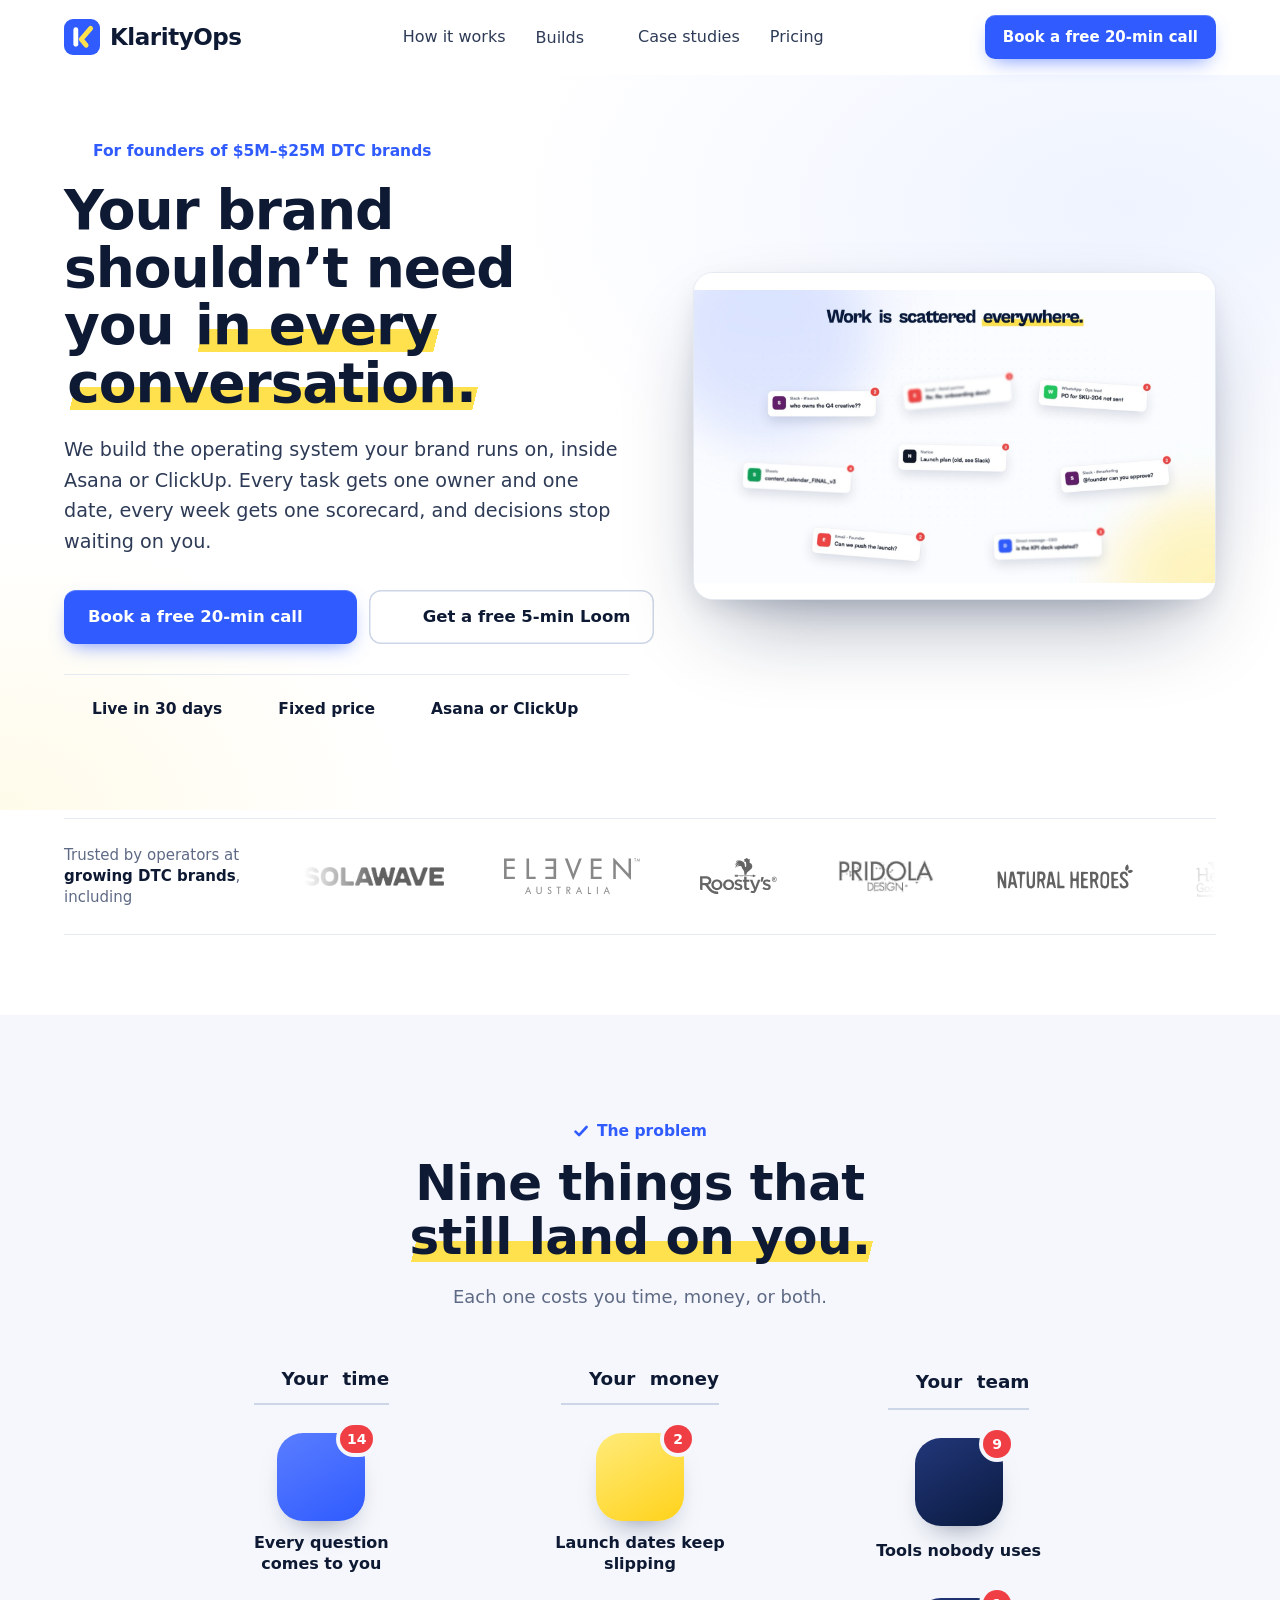
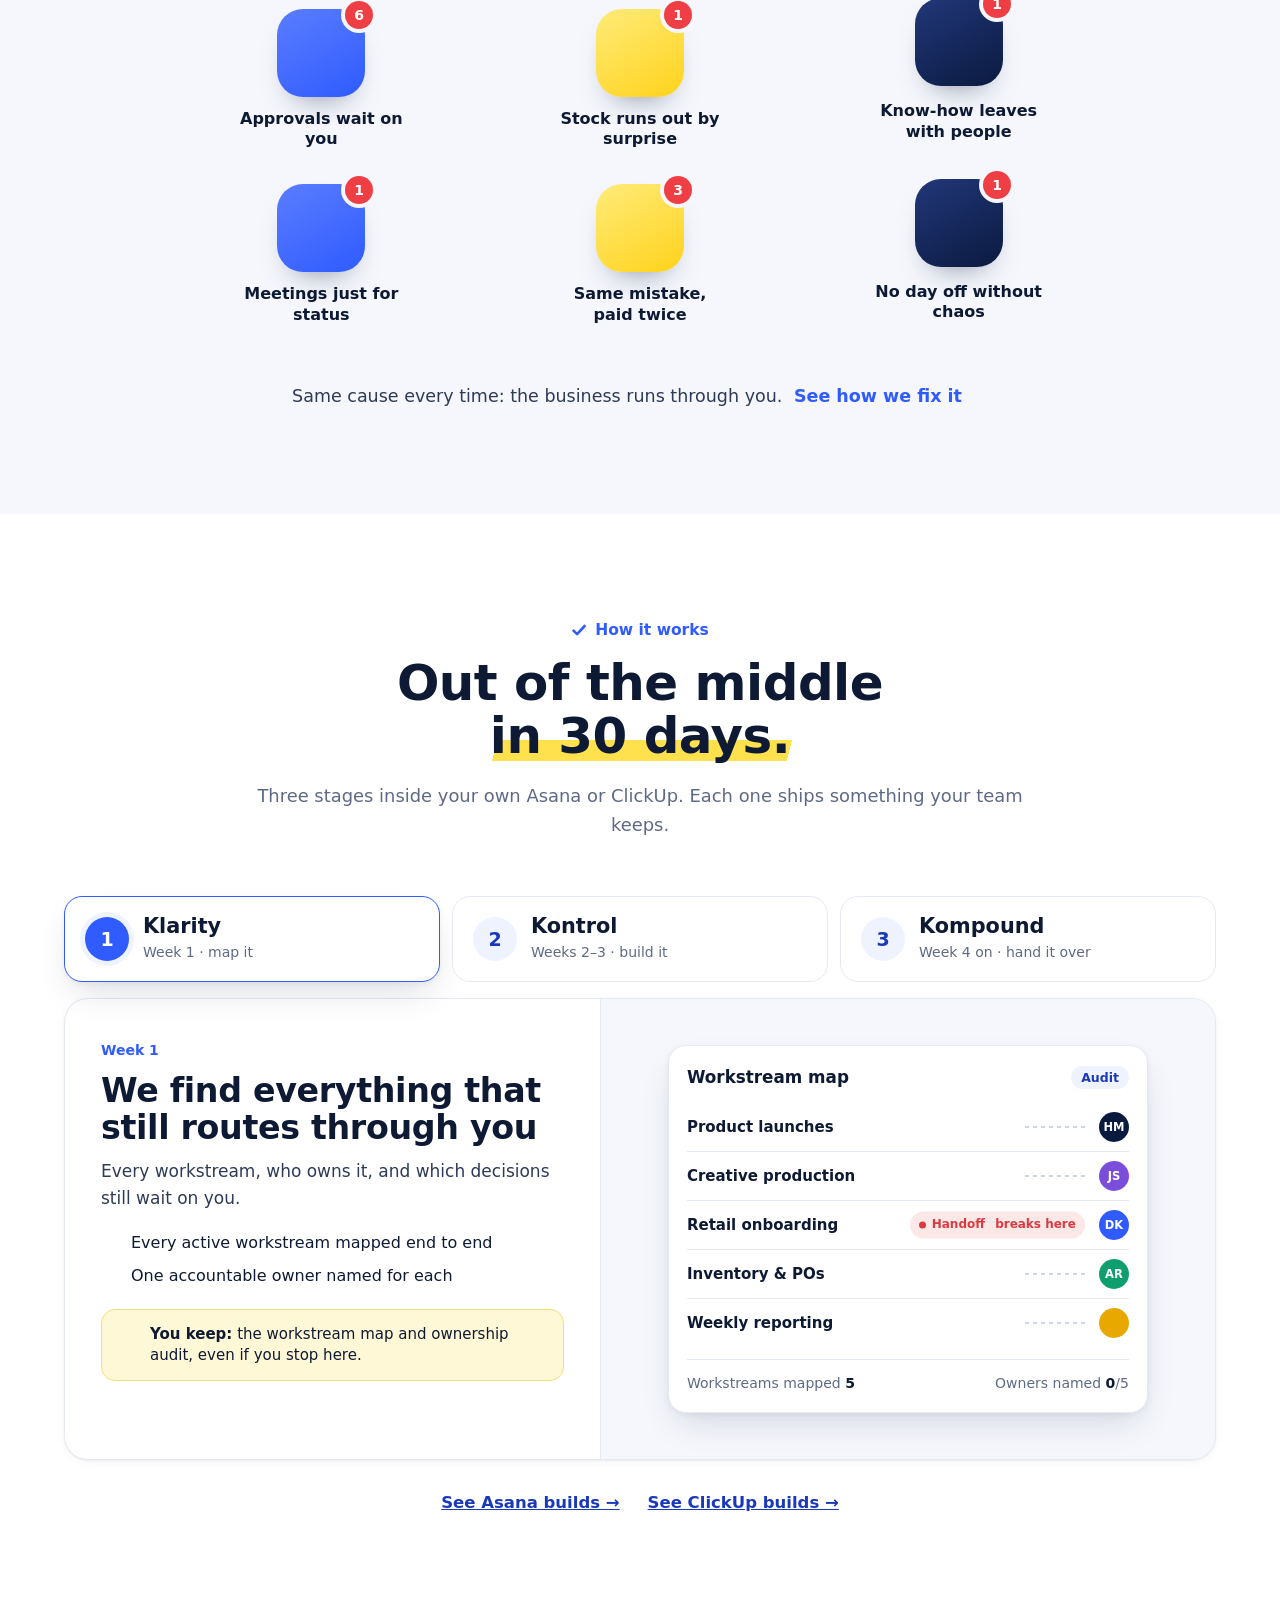
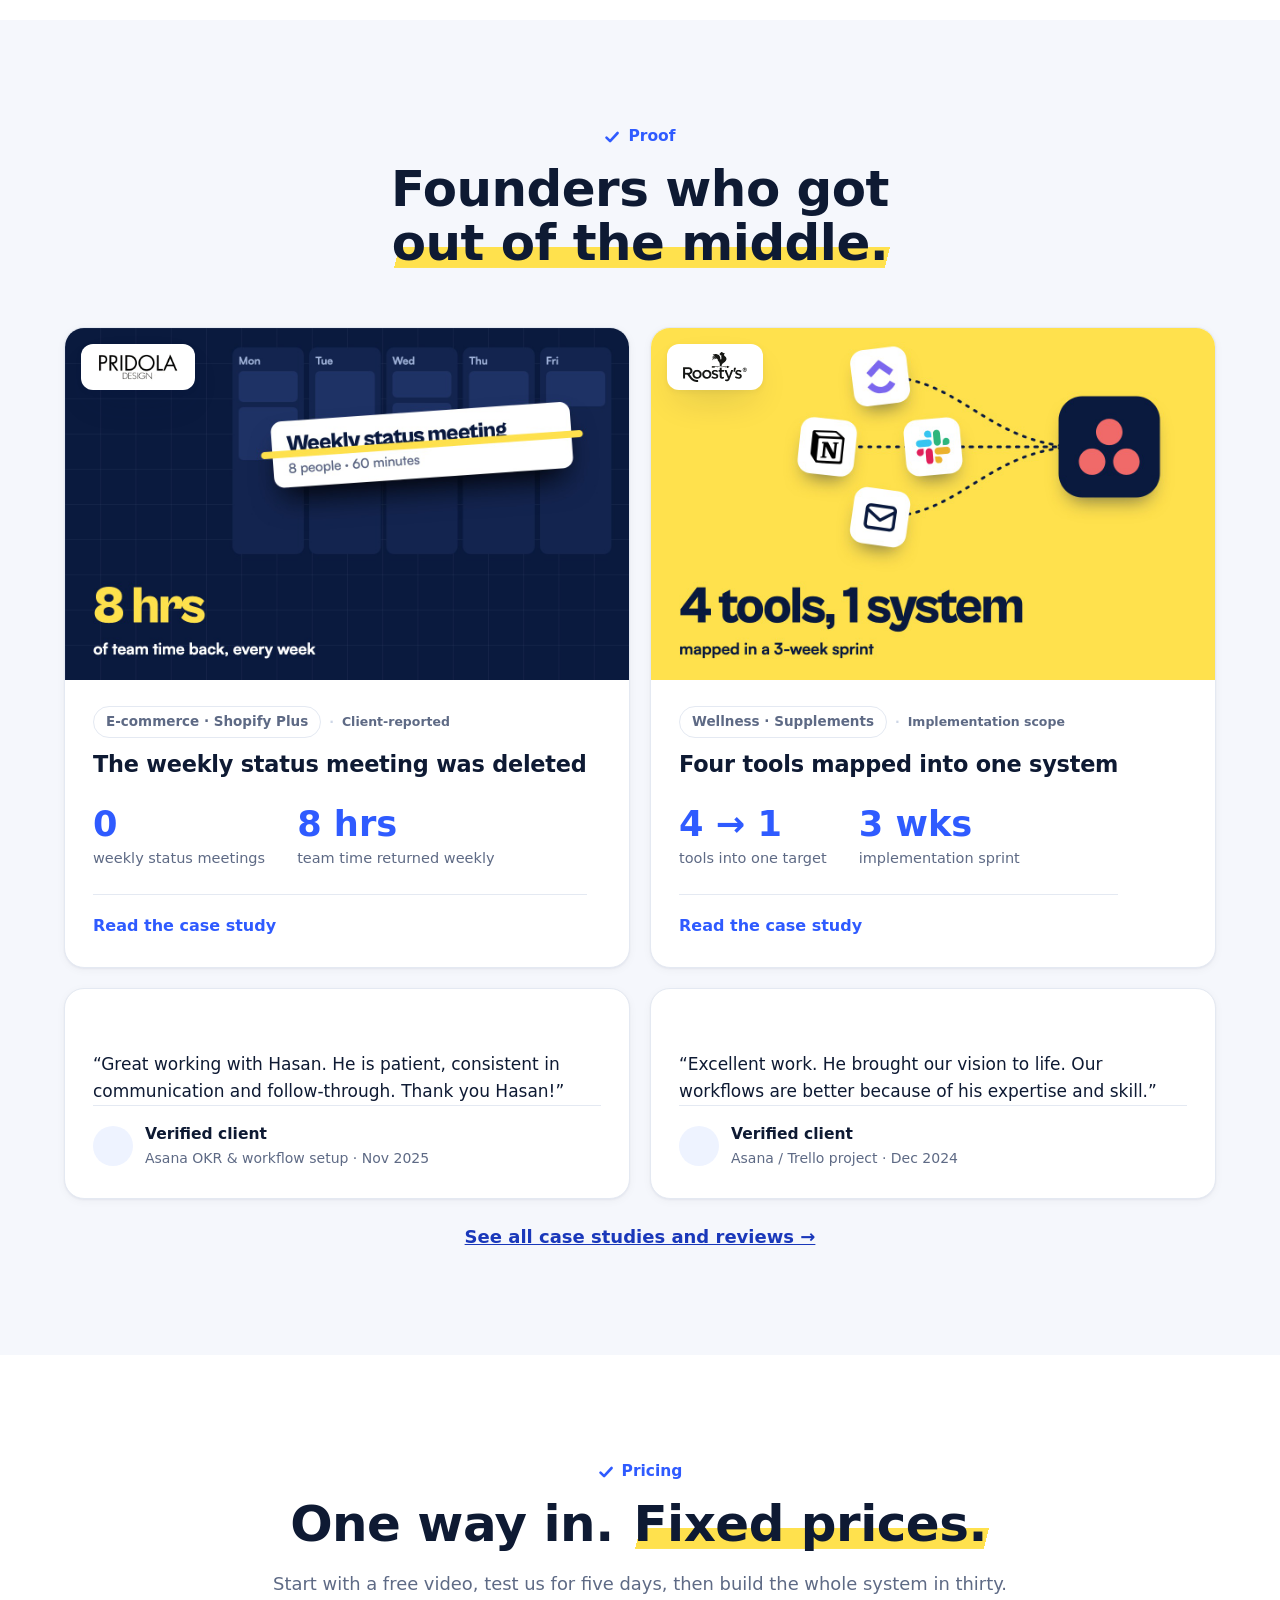
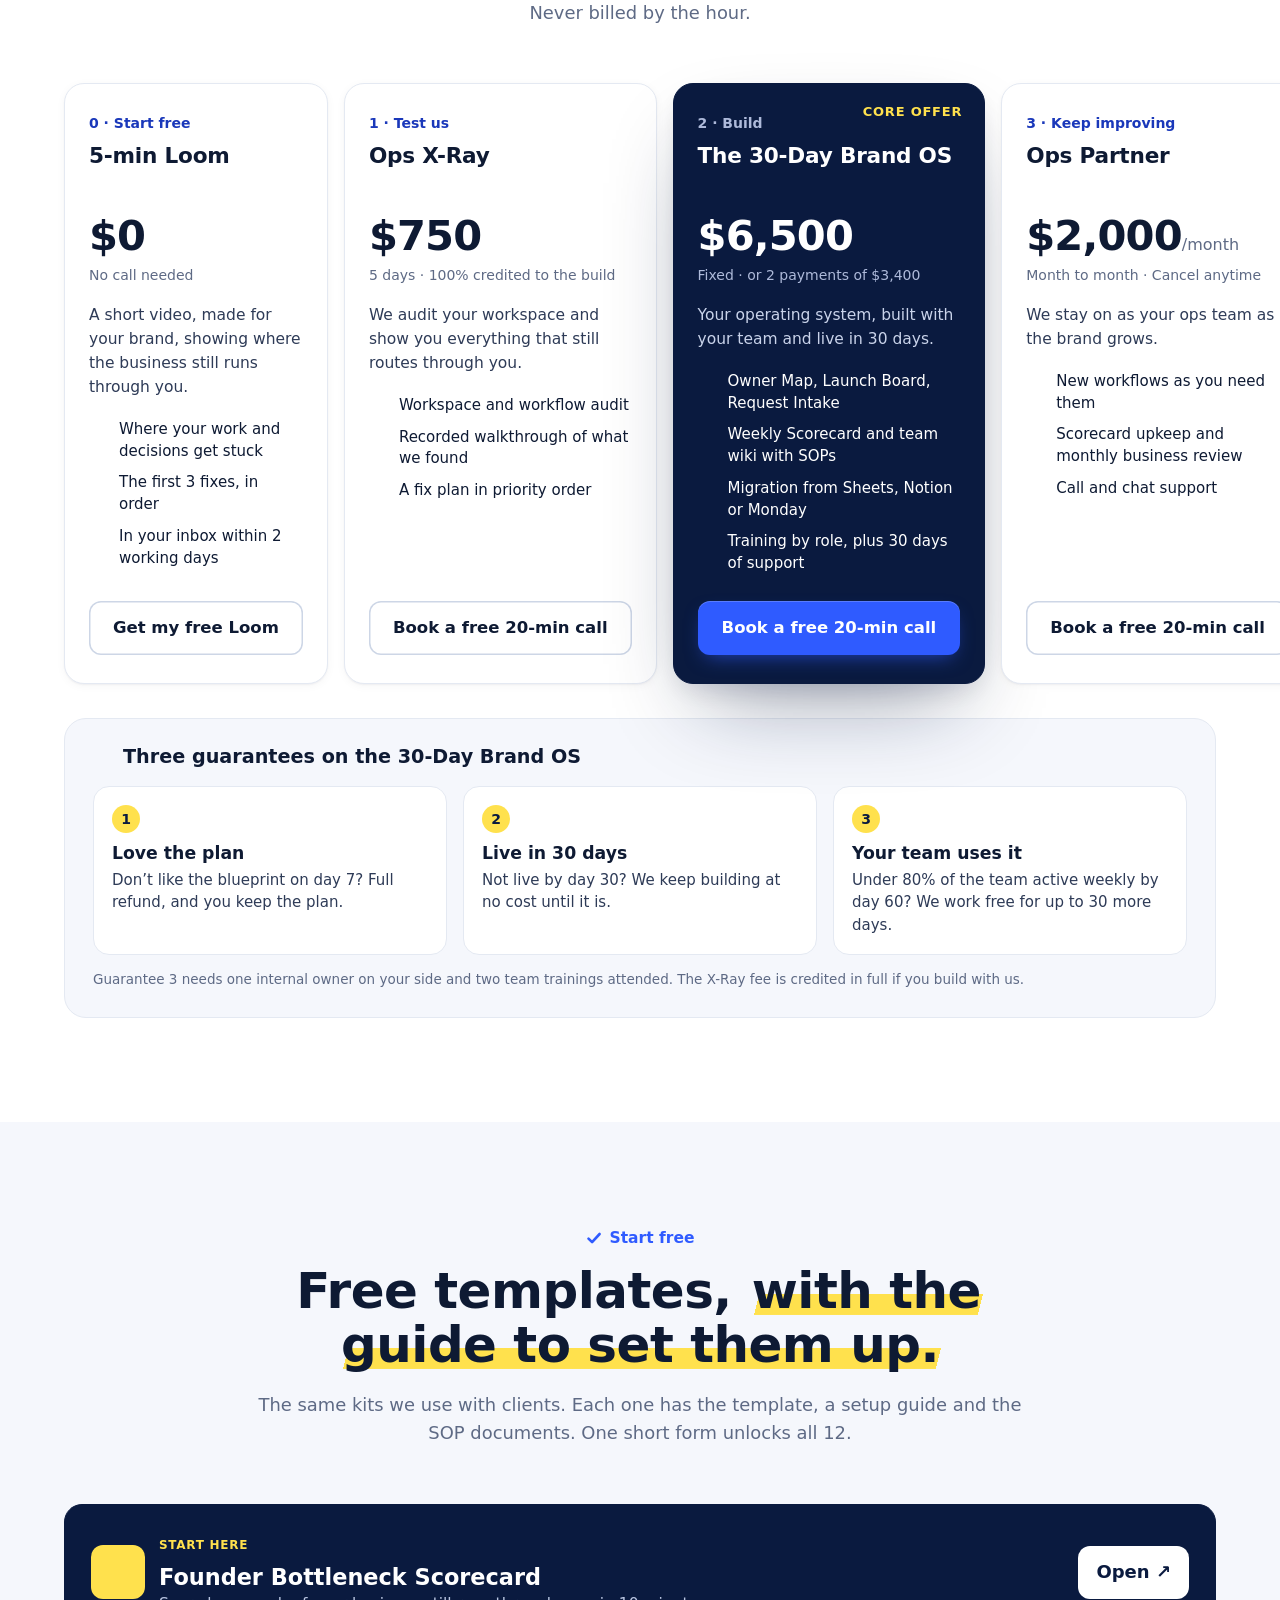
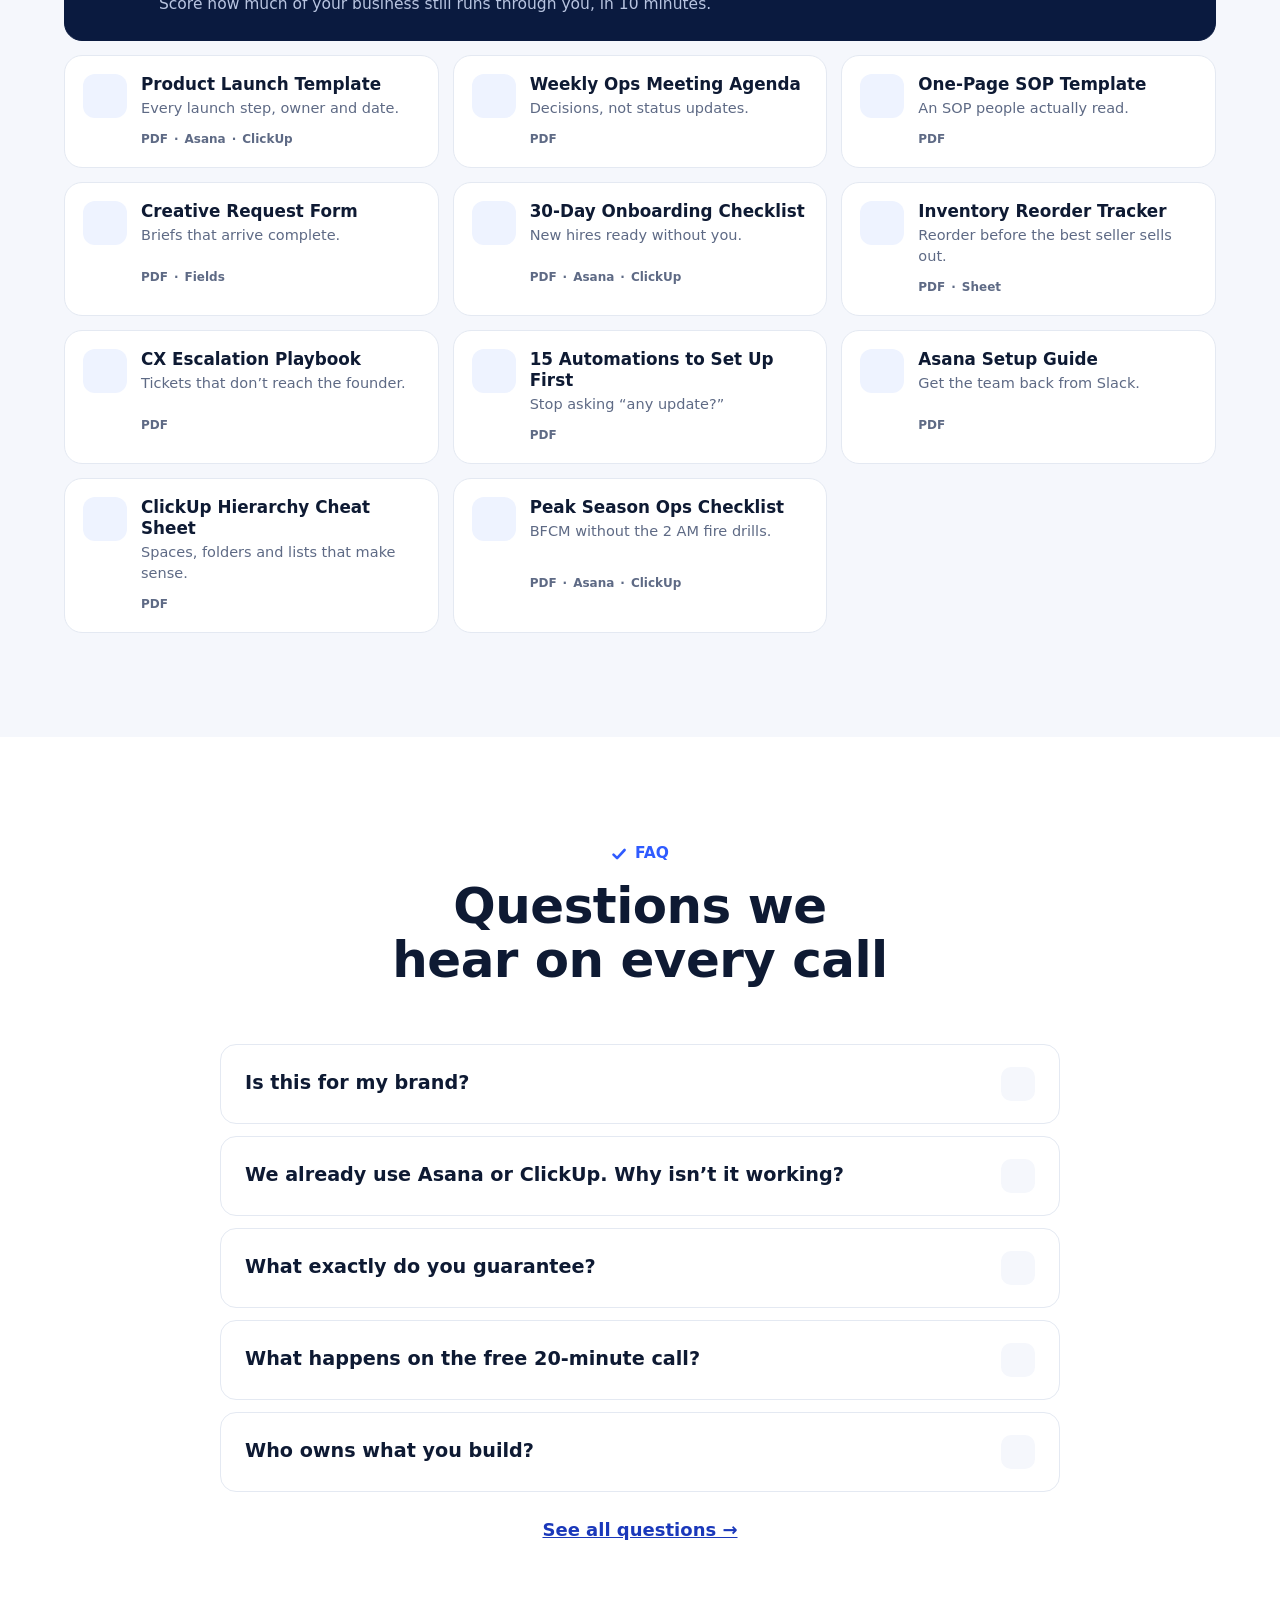
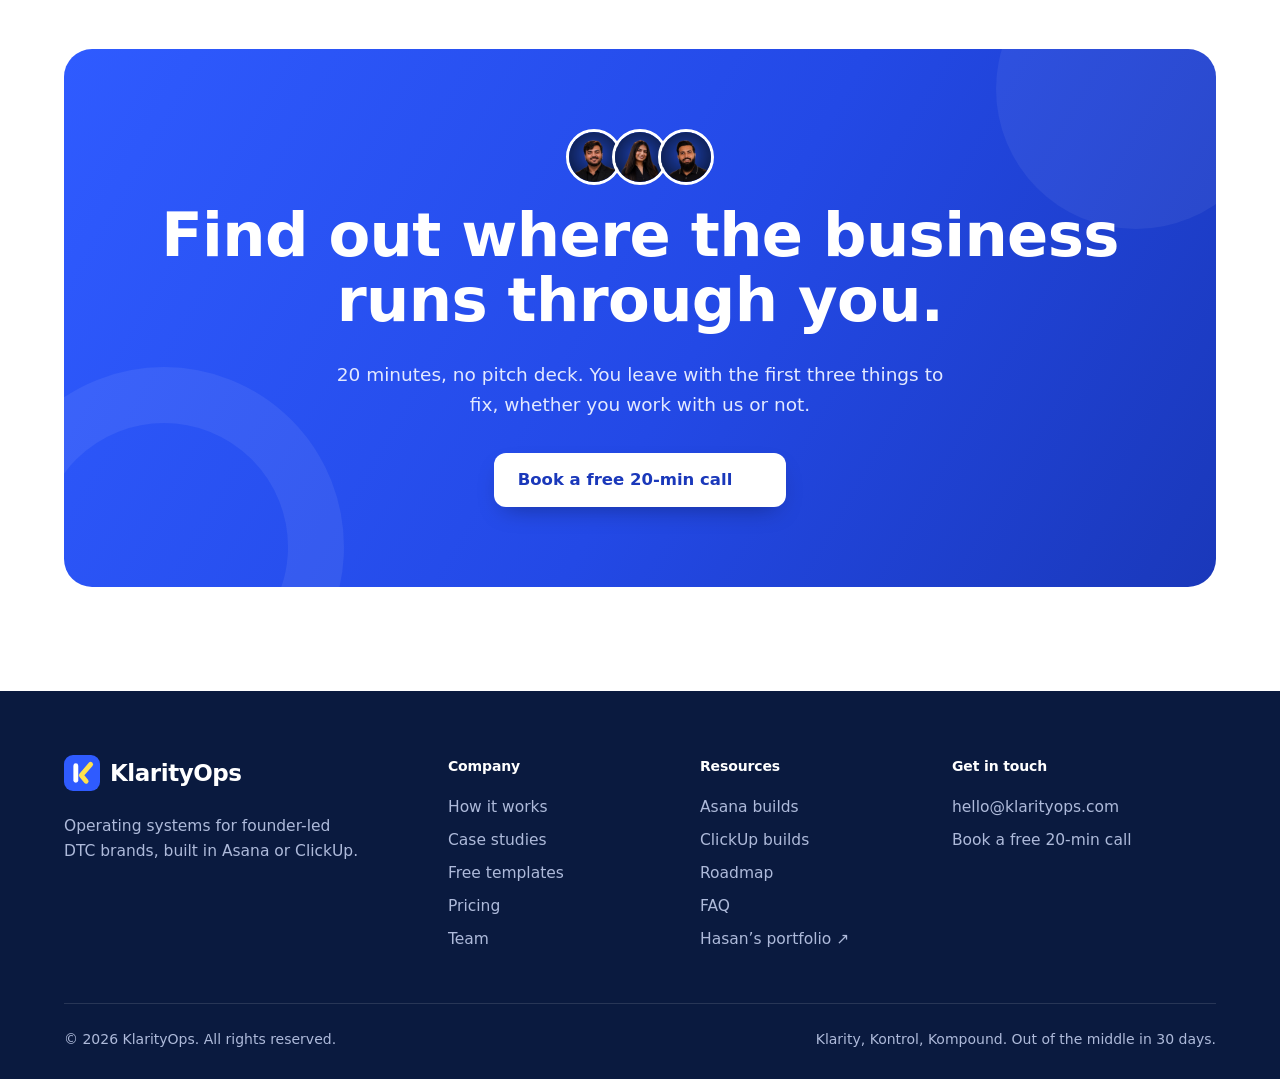
==== index.html @ 0d6ec0c4 "Home-screen problem section, hero alignment, check-mark labels instead of dots and pills, fewer guar" ====
<!DOCTYPE html>
<html lang="en">
<head>
    <meta charset="UTF-8">
    <meta name="viewport" content="width=device-width, initial-scale=1.0, viewport-fit=cover">
    <script type="text/javascript">
    (function(c,l,a,r,i,t,y){
        c[a]=c[a]||function(){(c[a].q=c[a].q||[]).push(arguments)};
        t=l.createElement(r);t.async=1;t.src="https://www.clarity.ms/tag/"+i;
        y=l.getElementsByTagName(r)[0];y.parentNode.insertBefore(t,y);
    })(window, document, "clarity", "script", "wos5f145fn");
    </script>

    <!-- ================= Google tag — GA4 + Google Ads =================
         Replace  G-XXXXXXXXXX   with the GA4 Measurement ID
         Replace  AW-XXXXXXXXXX  with the Google Ads Conversion ID
         (3 places total: the src URL and the two config lines)          -->
    <script async src="https://www.googletagmanager.com/gtag/js?id=G-XXXXXXXXXX"></script>
    <script>
        window.dataLayer = window.dataLayer || [];
        function gtag() { dataLayer.push(arguments); }
        gtag('js', new Date());
        gtag('config', 'G-XXXXXXXXXX');                                     // GA4
        gtag('config', 'AW-XXXXXXXXXX', { allow_enhanced_conversions: true }); // Google Ads
    </script>

    <!-- ================= Meta Pixel =================
         Pixel: KlarityOps Website dataset (Events Manager)             -->
    <script>
        !function (f, b, e, v, n, t, s) {
            if (f.fbq) return; n = f.fbq = function () {
                n.callMethod ? n.callMethod.apply(n, arguments) : n.queue.push(arguments)
            };
            if (!f._fbq) f._fbq = n; n.push = n; n.loaded = !0; n.version = '2.0';
            n.queue = []; t = b.createElement(e); t.async = !0;
            t.src = v; s = b.getElementsByTagName(e)[0];
            s.parentNode.insertBefore(t, s)
        }(window, document, 'script', 'https://connect.facebook.net/en_US/fbevents.js');
        fbq('init', '1121491817533131');
        fbq('track', 'PageView');
    </script>
    <noscript><img height="1" width="1" style="display:none"
        src="https://www.facebook.com/tr?id=1121491817533131&ev=PageView&noscript=1" alt="" /></noscript>

    <!-- ================= Ad attribution capture =================
         Persists gclid / fbclid / UTMs from the first landing so every lead row
         can be matched back to the exact ad click. Do not remove.            -->
    <script>
        (function captureAttribution() {
            const ATTR_KEYS = [
                'gclid', 'wbraid', 'gbraid', 'fbclid', 'msclkid', 'ttclid', 'li_fat_id',
                'utm_source', 'utm_medium', 'utm_campaign', 'utm_content', 'utm_term'
            ];
            let store;
            try { store = window.localStorage; } catch (e) { return; }
            const params = new URLSearchParams(window.location.search);
            ATTR_KEYS.forEach(function (k) {
                const v = params.get(k);
                if (v) store.setItem('attr_' + k, v);
            });
            if (!store.getItem('attr_first_landing')) {
                store.setItem('attr_first_landing', window.location.href);
                store.setItem('attr_referrer', document.referrer || 'direct');
            }
        })();

        // Returns only keys that exist as columns on public.leads.
        function getAttribution() {
            const keys = [
                'gclid', 'wbraid', 'gbraid', 'fbclid',
                'utm_source', 'utm_medium', 'utm_campaign', 'utm_content', 'utm_term',
                'first_landing', 'referrer'
            ];
            const out = {};
            try {
                keys.forEach(function (k) { out[k] = window.localStorage.getItem('attr_' + k) || null; });
            } catch (e) {
                keys.forEach(function (k) { out[k] = null; });
            }
            return out;
        }
    </script>

    <title>Operating Systems for $5M–$25M DTC Brands | KlarityOps</title>
    <meta name="description" content="Your brand shouldn't need you in every conversation. KlarityOps builds the operating system $5M–$25M DTC brands run on, in Asana or ClickUp, live in 30 days.">
    <link rel="icon" type="image/svg+xml" href="/favicon.svg">
    <link rel="icon" type="image/png" sizes="192x192" href="/favicon-192x192.png">
    <link rel="icon" href="/favicon.ico" sizes="any">
    <link rel="apple-touch-icon" sizes="180x180" href="/apple-touch-icon.png">
    <meta name="robots" content="index, follow, max-image-preview:large, max-snippet:-1, max-video-preview:-1">
    <meta name="author" content="KlarityOps">
    <meta name="theme-color" content="#2F5BFF">
    <link rel="canonical" href="https://klarityops.com/">
    <meta property="og:type" content="website">
    <meta property="og:site_name" content="KlarityOps">
    <meta property="og:title" content="KlarityOps · Your brand shouldn't need you in every conversation">
    <meta property="og:description" content="Your brand shouldn't need you in every conversation. KlarityOps builds the operating system $5M–$25M DTC brands run on, in Asana or ClickUp, live in 30 days.">
    <meta property="og:url" content="https://klarityops.com/">
    <meta property="og:image" content="https://klarityops.com/og-image.jpg">
    <meta property="og:image:width" content="1200">
    <meta property="og:image:height" content="630">
    <meta name="twitter:card" content="summary_large_image">
    <meta name="twitter:title" content="KlarityOps · Your brand shouldn't need you in every conversation">
    <meta name="twitter:description" content="Your brand shouldn't need you in every conversation. KlarityOps builds the operating system $5M–$25M DTC brands run on, in Asana or ClickUp, live in 30 days.">
    <meta name="twitter:image" content="https://klarityops.com/og-image.jpg">

    <script type="application/ld+json">
{
 "@context": "https://schema.org",
 "@graph": [
  {
   "@type": "Organization",
   "name": "KlarityOps",
   "url": "https://klarityops.com/",
   "logo": "https://klarityops.com/klarityops-logo-512.png",
   "email": "hello@klarityops.com"
  },
  {
   "@type": "WebSite",
   "name": "KlarityOps",
   "url": "https://klarityops.com/"
  },
  {
   "@type": "FAQPage",
   "mainEntity": [
    {
     "@type": "Question",
     "name": "Is this for my brand?",
     "acceptedAnswer": {
      "@type": "Answer",
      "text": "It fits best if you run a DTC brand doing roughly $5M to $25M a year, with a team of about 8 to 50 people, and you’re still the person most questions and approvals go to. It’s not a fit if you’re a solo founder, or if you want hourly help on one task. We’ll say so on the call."
     }
    },
    {
     "@type": "Question",
     "name": "We already use Asana or ClickUp. Why isn’t it working?",
     "acceptedAnswer": {
      "@type": "Answer",
      "text": "Most brands have the tool, not the system. There are projects but no owners, no dates and no weekly scorecard, so the team goes back to DMs and every question comes back to you. We set the tool up around who decides what, so it answers the questions you answer today."
     }
    },
    {
     "@type": "Question",
     "name": "What exactly do you guarantee?",
     "acceptedAnswer": {
      "@type": "Answer",
      "text": "Three things on the 30-Day Brand OS. If you don’t like the plan we show you on day 7, you get a full refund and keep the plan. If the system isn’t live by day 30, we keep building at no cost. If fewer than 80% of your team are using it weekly by day 60, we keep working free for up to 30 more days, as long as you’ve named an internal owner and the team attended two trainings."
     }
    },
    {
     "@type": "Question",
     "name": "What happens on the free 20-minute call?",
     "acceptedAnswer": {
      "@type": "Answer",
      "text": "You tell us what still lands on you, and we ask how work moves today. By the end we’ll point out where the business runs through you and the first three things to fix. If there’s a fit, we’ll usually suggest the 5-day Ops X-Ray, whose fee is credited to the build. If there isn’t, we’ll say so."
     }
    },
    {
     "@type": "Question",
     "name": "Who owns what you build?",
     "acceptedAnswer": {
      "@type": "Answer",
      "text": "You do. Everything is built inside your own Asana or ClickUp workspace, and every build is handed over with a written SOP and a video guide. There’s no lock-in."
     }
    }
   ]
  }
 ]
}
    </script>

    <link rel="preconnect" href="https://api.fontshare.com" crossorigin>
    <link rel="preconnect" href="https://cdn.fontshare.com" crossorigin>
    <link href="https://api.fontshare.com/v2/css?f[]=cabinet-grotesk@500,700,800&f[]=satoshi@400,500,700&display=swap" rel="stylesheet">

    <link rel="stylesheet" href="assets/css/site.css">
</head>
<body>
    <a class="skip" href="#main-content">Skip to content</a>
    <header class="nav" id="site-nav-wrap">
        <div class="wrap">
            <a href="/" class="logo" aria-label="KlarityOps home"><img src="assets/brand/klarityops-mark.svg" alt="" width="36" height="36"><span>KlarityOps</span></a>
            <nav class="nav-links" aria-label="Primary">
                <a href="/#system">How it works</a>
                <div class="nav-dd">
                    <button type="button" class="nav-dd-btn" aria-expanded="false" aria-controls="builds-menu">Builds <i data-lucide="chevron-down"></i></button>
                    <div class="nav-dd-menu" id="builds-menu">
                        <a href="asana.html"><span class="dd-ic asana"><svg viewBox="0 0 100 100" aria-hidden="true"><circle cx="50" cy="27" r="18" fill="#F06A6A"/><circle cx="23" cy="72" r="18" fill="#F06A6A"/><circle cx="77" cy="72" r="18" fill="#F06A6A"/></svg></span><span><b>Asana builds</b><small>Your operating system, built in Asana</small></span></a>
                        <a href="clickup.html"><span class="dd-ic clickup"><svg viewBox="0 0 24 24" aria-hidden="true"><path d="M4 16.5l3.2-2.5c1.6 2.1 3.2 3.1 4.9 3.1s3.2-1 4.8-3.1l3.2 2.5c-2.3 3-5 4.5-8 4.5s-5.8-1.5-8.1-4.5z" fill="#7B68EE"/><path d="M12 7.3l-5.3 4.5L4.6 9.4 12 3l7.4 6.4-2.1 2.4z" fill="#FF02F0"/></svg></span><span><b>ClickUp builds</b><small>Your operating system, built in ClickUp</small></span></a>
                    </div>
                </div>
                <a href="case-studies.html">Case studies</a>
                <a href="/#engagement">Pricing</a>
            </nav>
            <div class="nav-right">
                <button class="btn btn-sm" onclick="openBookingModal('navigation_top', 'Free 20-Min Fit Call')">Book a free 20-min call</button>
                <button id="mobile-nav-toggle" class="menu-btn" type="button" aria-expanded="false" aria-controls="mobile-nav-panel" aria-label="Open menu"><i data-lucide="menu"></i></button>
            </div>
        </div>
    </header>

    <div id="mobile-nav-panel" class="mnav" hidden>
        <div class="mnav-top">
            <a href="/" class="logo"><img src="assets/brand/klarityops-mark.svg" alt="" width="36" height="36"><span>KlarityOps</span></a>
            <button class="x-btn" type="button" onclick="closeMobileNav()" aria-label="Close menu"><i data-lucide="x"></i></button>
        </div>
        <a class="ml" href="/#system" onclick="closeMobileNav()">How it works <i data-lucide="arrow-right"></i></a>
        <span class="ml-group">Builds</span>
        <a class="ml ml-sub" href="asana.html" onclick="closeMobileNav()">Asana builds <i data-lucide="arrow-right"></i></a>
        <a class="ml ml-sub" href="clickup.html" onclick="closeMobileNav()">ClickUp builds <i data-lucide="arrow-right"></i></a>
        <a class="ml" href="case-studies.html" onclick="closeMobileNav()">Case studies <i data-lucide="arrow-right"></i></a>
        <a class="ml" href="/#engagement" onclick="closeMobileNav()">Pricing <i data-lucide="arrow-right"></i></a>
        <button class="btn btn-block" onclick="closeMobileNav(); openBookingModal('mobile_nav_panel', 'Free 20-Min Fit Call');">Book a free 20-min call <i data-lucide="arrow-right"></i></button>
    </div>

    <main id="main-content">
        <section class="hero" id="home">
            <div class="wrap hero-grid">
                <div class="hero-copy">
                    <p class="eyebrow-i rv"><i data-lucide="store"></i>For founders of $5M–$25M DTC brands</p>
                    <h1 class="rv" style="--d:1">Your brand shouldn’t need you <span class="hl" id="hero-hl">in every conversation.</span></h1>
                    <p class="lead rv" style="--d:2">We build the operating system your brand runs on, inside Asana or ClickUp. Every task gets one owner and one date, every week gets one scorecard, and decisions stop waiting on you.</p>
                    <div class="hero-ctas rv" style="--d:3">
                        <button class="btn" onclick="openBookingModal('hero_primary', 'Free 20-Min Fit Call')">Book a free 20-min call <i data-lucide="arrow-right"></i></button>
                        <button class="btn btn-ghost" onclick="openBookingModal('hero_loom', 'Free 5-Min Loom')"><i data-lucide="video"></i>Get a free 5-min Loom</button>
                    </div>
                    <ul class="facts rv" style="--d:4"><li><i data-lucide="calendar-check"></i>Live in 30 days</li><li><i data-lucide="receipt"></i>Fixed price</li><li><i data-lucide="layers"></i>Asana or ClickUp</li></ul>
                </div>

                <div class="hero-visual rv" style="--d:2">
                    <div class="film-hero">
                        <video id="hero-video" class="v-d" muted loop playsinline preload="none" poster="assets/posters/film-a.jpg" data-src="assets/video/film-a.mp4" aria-label="Animation: scattered messages become one organised board, rules move the work, and a live dashboard replaces the status meeting"></video>
                        <video id="hero-video-m" class="v-m" muted loop playsinline preload="none" poster="assets/posters/film-a-m.jpg" data-src="assets/video/film-a-m.mp4" aria-label="Animation: scattered messages become one organised list, rules move the work, and a live dashboard replaces the status meeting"></video>
                    </div>
                </div>
            </div>
        </section>
        <section class="logos" aria-label="Clients">
            <div class="wrap">
                <div class="logo-band">
                <p>Trusted by operators at <b>growing DTC brands</b>, including</p>
                <div class="logo-viewport"><div class="logo-row">
                    <img src="assets/logos/solawave.png" alt="Solawave" loading="lazy">
                    <img src="assets/logos/eleven-australia.svg" alt="ELEVEN Australia" class="m" loading="lazy">
                    <img src="assets/logos/roostys.svg" alt="Roosty’s" class="m" loading="lazy">
                    <img src="assets/logos/pridola-design.png" alt="Pridola Design" class="m" loading="lazy">
                    <img src="assets/logos/natural-heroes.svg" alt="Natural Heroes" loading="lazy">
                    <img src="assets/logos/herbal-goodness.png" alt="Herbal Goodness" class="t" loading="lazy">
                </div></div>
                </div>
            </div>
        </section>

        <section class="sec hs" id="friction">
            <div class="wrap">
                <div class="sec-head rv">
                    <span class="label"><i></i>The problem</span>
                    <h2 class="h2">Nine things that <span class="hl">still land on you.</span></h2>
                    <p class="sub">Each one costs you time, money, or both.</p>
                </div>
                <div class="hs-grid">
                    <div class="hs-col hs-t rv" style="--d:0"><p class="hs-h"><i data-lucide="clock-3"></i><span class="hs-y">Your&nbsp;</span>time</p><div class="app" style="--k:0"><span class="app-ic"><i data-lucide="message-circle-question"></i><b class="app-b">14</b></span><span class="app-l">Every question comes to you</span></div><div class="app" style="--k:1"><span class="app-ic"><i data-lucide="stamp"></i><b class="app-b">6</b></span><span class="app-l">Approvals wait on you</span></div><div class="app" style="--k:2"><span class="app-ic"><i data-lucide="calendar-clock"></i><b class="app-b">1</b></span><span class="app-l">Meetings just for status</span></div></div>
                    <div class="hs-col hs-m rv" style="--d:1"><p class="hs-h"><i data-lucide="badge-dollar-sign"></i><span class="hs-y">Your&nbsp;</span>money</p><div class="app" style="--k:3"><span class="app-ic"><i data-lucide="rocket"></i><b class="app-b">2</b></span><span class="app-l">Launch dates keep slipping</span></div><div class="app" style="--k:4"><span class="app-ic"><i data-lucide="package-x"></i><b class="app-b">1</b></span><span class="app-l">Stock runs out by surprise</span></div><div class="app" style="--k:5"><span class="app-ic"><i data-lucide="repeat"></i><b class="app-b">3</b></span><span class="app-l">Same mistake, paid twice</span></div></div>
                    <div class="hs-col hs-p rv" style="--d:2"><p class="hs-h"><i data-lucide="users"></i><span class="hs-y">Your&nbsp;</span>team</p><div class="app" style="--k:6"><span class="app-ic"><i data-lucide="app-window"></i><b class="app-b">9</b></span><span class="app-l">Tools nobody uses</span></div><div class="app" style="--k:7"><span class="app-ic"><i data-lucide="door-open"></i><b class="app-b">1</b></span><span class="app-l">Know-how leaves with people</span></div><div class="app" style="--k:8"><span class="app-ic"><i data-lucide="plane"></i><b class="app-b">1</b></span><span class="app-l">No day off without chaos</span></div></div>
                </div>
                <p class="hs-close rv">Same cause every time: the business runs through you. <a href="#system">See how we fix it <i data-lucide="arrow-right"></i></a></p>
            </div>
        </section>

        <section class="sec" id="system">
            <div class="wrap">
                <div class="sec-head rv">
                    <span class="label"><i></i>How it works</span>
                    <h2 class="h2">Out of the middle <span class="hl">in 30 days.</span></h2>
                    <p class="sub">Three stages inside your own Asana or ClickUp. Each one ships something your team keeps.</p>
                </div>
                <div id="flow" class="rv">
                    <div class="flow-steps" role="tablist" aria-label="The three stages">
                        <button class="fstep" role="tab" id="fs-1" aria-controls="fp-1" aria-selected="true"><span class="num">1</span><span><b>Klarity</b><small>Week 1 · map it</small></span><span class="prog"></span></button>
                        <button class="fstep" role="tab" id="fs-2" aria-controls="fp-2" aria-selected="false" tabindex="-1"><span class="num">2</span><span><b>Kontrol</b><small>Weeks 2–3 · build it</small></span><span class="prog"></span></button>
                        <button class="fstep" role="tab" id="fs-3" aria-controls="fp-3" aria-selected="false" tabindex="-1"><span class="num">3</span><span><b>Kompound</b><small>Week 4 on · hand it over</small></span><span class="prog"></span></button>
                    </div>

                    <div class="flow-panel" id="fp-1" role="tabpanel" aria-labelledby="fs-1">
                        <div class="fp-head"><span class="fp-num">1/3</span>
                            <span class="kick">Week 1</span>
                            <h3>We find everything that still routes through you</h3>
                        </div>
                        <div class="fp-viz" aria-hidden="true">
                            <div class="viz vz-card">
                                <div class="vz-title">Workstream map <small>Audit</small></div>
                                <ul class="ws">
                                    <li style="--i:0"><span class="nm">Product launches</span><span class="ln"></span><span class="own"><span class="q">?</span><span class="av" style="background:#0A1A3F">HM</span></span></li>
                                    <li style="--i:1"><span class="nm">Creative production</span><span class="ln"></span><span class="own"><span class="q">?</span><span class="av" style="background:#7B4DDB">JS</span></span></li>
                                    <li style="--i:2"><span class="nm">Retail onboarding</span><span class="ln"></span><span class="own"><span class="q">?</span><span class="av" style="background:#2F5BFF">DK</span></span><span class="flag"><i></i><span class="fl-a">Handoff&nbsp;</span>breaks here</span></li>
                                    <li style="--i:3"><span class="nm">Inventory &amp; POs</span><span class="ln"></span><span class="own"><span class="q">?</span><span class="av" style="background:#0F9F6E">AR</span></span></li>
                                    <li style="--i:4"><span class="nm">Weekly reporting</span><span class="ln"></span><span class="own"><span class="q">?</span><span class="av" style="background:#E9A800"><i data-lucide="zap"></i></span></span></li>
                                </ul>
                                <div class="vz-foot"><span>Workstreams mapped <b>5</b></span><span>Owners named <b data-to="5">0</b>/5</span></div>
                            </div>
                        </div>
                        <div class="fp-body">
                            <p>Every workstream, who owns it, and which decisions still wait on you.</p>
                            <ul class="checks">
                                <li><i data-lucide="check"></i>Every active workstream mapped end to end</li>
                                <li><i data-lucide="check"></i>One accountable owner named for each</li>
                                </ul>
                            <div class="getchip"><i data-lucide="gift"></i><span><b>You keep:</b> the workstream map and ownership audit, even if you stop here.</span></div>
                        </div>
                    </div>

                    <div class="flow-panel" id="fp-2" role="tabpanel" aria-labelledby="fs-2" hidden>
                        <div class="fp-head"><span class="fp-num">2/3</span>
                            <span class="kick">Weeks 2–3</span>
                            <h3>We build the system that answers instead of you</h3>
                        </div>
                        <div class="fp-viz" aria-hidden="true">
                            <div class="viz vz-card">
                                <div class="mb-head"><span class="ic">Q4</span><b>Holiday launch</b><span class="tg">Board</span></div>
                                <div class="mb-cols">
                                    <div class="mb-col"><h5><i style="background:#98A2B8"></i>To do</h5>
                                        <div class="mc" style="--i:0">PO for SKU-204<div class="r"><span class="av" style="background:#0F9F6E">AR</span><span><span class="pl ok">On track</span></span></div></div>
                                        <div class="mc" style="--i:3">Holiday launch plan<div class="r"><span class="av" style="background:#0A1A3F">HM</span><span><span class="pl ok">On track</span></span></div></div></div>
                                    <div class="mb-col"><h5><i style="background:#E9A800"></i>Review</h5>
                                        <div class="mc mv" style="--i:1">Q4 creative approval<div class="r"><span class="av" style="background:#7B4DDB">JS</span><span><span class="pl rv">In review</span><span class="pl ok late">Done ✓</span></span></div></div>
                                        <div class="mc" style="--i:4">Landing page copy<div class="r"><span class="av" style="background:#E07A1F">LP</span><span><span class="pl rv">In review</span></span></div></div></div>
                                    <div class="mb-col"><h5><i style="background:#0F9F6E"></i>Done</h5>
                                        <div class="mc" style="--i:2">Launch date set<div class="r"><span class="av" style="background:#0A1A3F">HM</span><span><span class="pl ok">Done</span></span></div></div>
                                        <div class="mc" style="--i:5">Weekly KPI report<div class="r"><span class="av" style="background:#E9A800"><i data-lucide="zap"></i></span><span><span class="pl au">Auto</span></span></div></div></div>
                                </div>
                                <div class="chips">
                                    <div class="chip2 rule"><i data-lucide="zap"></i>When approved → move to Done → notify the team</div>
                                    <div class="chip2 form"><i data-lucide="inbox"></i>Intake form: new requests routed automatically</div>
                                </div>
                            </div>
                        </div>
                        <div class="fp-body">
                            <p>Inside your Asana or ClickUp: one owner and one date on every task, and a weekly scorecard instead of status chasing.</p>
                            <ul class="checks">
                                <li><i data-lucide="check"></i>Boards with clear stages and owners</li>
                                <li><i data-lucide="check"></i>Intake forms so requests stop arriving in DMs</li>
                                </ul>
                            <div class="getchip"><i data-lucide="gift"></i><span><b>You keep:</b> a working system your team can use on day one.</span></div>
                        </div>
                    </div>

                    <div class="flow-panel" id="fp-3" role="tabpanel" aria-labelledby="fs-3" hidden>
                        <div class="fp-head"><span class="fp-num">3/3</span>
                            <span class="kick">Week 4 onward</span>
                            <h3>Your team runs it. You step out of the middle.</h3>
                        </div>
                        <div class="fp-viz" aria-hidden="true">
                            <div class="viz">
                                <div class="vz-card sop">
                                    <div class="vz-title"><span style="display:flex;gap:8px;align-items:center"><i data-lucide="file-text" style="color:var(--blue)"></i>SOP: Launching a product</span><small>v1.0</small></div>
                                    <ol><li><span>1</span>Submit the launch brief through the intake form</li><li><span>2</span>Owner confirms dates and approvers in Asana</li><li><span>3</span>Rules notify creative, ops and CX automatically</li></ol>
                                </div>
                                <div class="vz-card train">
                                    <div class="vz-title">Team training</div>
                                    <ul>
                                        <li style="--i:0"><span class="av" style="background:#0A1A3F">HM</span><span class="rl">Founder</span><span class="tk"><i data-lucide="check"></i></span></li>
                                        <li style="--i:1"><span class="av" style="background:#E07A1F">LP</span><span class="rl">Marketing</span><span class="tk"><i data-lucide="check"></i></span></li>
                                        <li style="--i:2"><span class="av" style="background:#0F9F6E">AR</span><span class="rl">Operations</span><span class="tk"><i data-lucide="check"></i></span></li>
                                        <li style="--i:3"><span class="av" style="background:#7B4DDB">JS</span><span class="rl">Creative</span><span class="tk"><i data-lucide="check"></i></span></li>
                                    </ul>
                                </div>
                            </div>
                        </div>
                        <div class="fp-body">
                            <p>We train each role, write the SOPs and stay 30 days after go-live, until the team runs it without you, and without us.</p>
                            <ul class="checks">
                                <li><i data-lucide="check"></i>SOP playbook for every repeatable process</li>
                                <li><i data-lucide="check"></i>Training for each role, not one big demo</li>
                                </ul>
                            <div class="getchip"><i data-lucide="gift"></i><span><b>You keep:</b> everything. No lock-in, and support only while it’s useful.</span></div>
                        </div>
                    </div>
                </div>
            </div>
                <p class="tool-line rv"><a href="asana.html">See Asana builds →</a><span><a href="clickup.html">See ClickUp builds →</a></span></p>
            </div>
        </section>

        <section class="sec sec-tint" id="case-studies">
            <div class="wrap">
                <div class="sec-head rv">
                    <span class="label"><i></i>Proof</span>
                    <h2 class="h2">Founders who got <span class="hl">out of the middle.</span></h2>
                </div>
                <div class="grid-2">
                    <button class="card ccase rv" onclick="openCaseStudy('pridola')" aria-label="Read the Pridola case study">
                        <span class="ccase-shot cover"><img src="assets/cases/cover-pridola.jpg" alt="" loading="lazy"><span class="ccase-logo"><img src="assets/logos/pridola-design.png" alt="Pridola" class="m"></span></span>
                        <span class="ccase-body">
                            <span class="ccase-meta"><span class="tag">E-commerce · Shopify Plus</span><span class="ev">Client-reported</span></span>
                            <h3>The weekly status meeting was deleted</h3>
                            <span class="mets"><span><b>0</b><span>weekly status meetings</span></span><span><b>8 hrs</b><span>team time returned weekly</span></span></span>
                            <span class="more">Read the case study <i data-lucide="arrow-right"></i></span>
                        </span>
                    </button>
                    <button class="card ccase rv" style="--d:1" onclick="openCaseStudy('roostys')" aria-label="Read the Roosty’s case study">
                        <span class="ccase-shot cover"><img src="assets/cases/cover-roostys.jpg" alt="" loading="lazy"><span class="ccase-logo"><img src="assets/logos/roostys.svg" alt="Roosty’s" class="m"></span></span>
                        <span class="ccase-body">
                            <span class="ccase-meta"><span class="tag">Wellness · Supplements</span><span class="ev">Implementation scope</span></span>
                            <h3>Four tools mapped into one system</h3>
                            <span class="mets"><span><b>4 → 1</b><span>tools into one target</span></span><span><b>3 wks</b><span>implementation sprint</span></span></span>
                            <span class="more">Read the case study <i data-lucide="arrow-right"></i></span>
                        </span>
                    </button>
                </div>
                <div class="grid-2 proof-quotes">
                    <article class="card review rv">
                        <span class="stars" aria-label="5 stars"><i data-lucide="star"></i><i data-lucide="star"></i><i data-lucide="star"></i><i data-lucide="star"></i><i data-lucide="star"></i></span>
                        <blockquote>“Great working with Hasan. He is patient, consistent in communication and follow-through. Thank you Hasan!”</blockquote>
                        <div class="who"><span class="ib"><i data-lucide="badge-check"></i></span><div><b>Verified client</b><span>Asana OKR &amp; workflow setup · Nov 2025</span></div></div>
                    </article>
                    <article class="card review rv" style="--d:1">
                        <span class="stars" aria-label="5 stars"><i data-lucide="star"></i><i data-lucide="star"></i><i data-lucide="star"></i><i data-lucide="star"></i><i data-lucide="star"></i></span>
                        <blockquote>“Excellent work. He brought our vision to life. Our workflows are better because of his expertise and skill.”</blockquote>
                        <div class="who"><span class="ib"><i data-lucide="badge-check"></i></span><div><b>Verified client</b><span>Asana / Trello project · Dec 2024</span></div></div>
                    </article>
                </div>
                <p class="more-link rv"><a href="case-studies.html">See all case studies and reviews →</a></p>
            </div>
        </section>

        <section class="sec" id="engagement">
            <div class="wrap">
                <div class="sec-head rv">
                    <span class="label"><i></i>Pricing</span>
                    <h2 class="h2">One way in. <span class="hl">Fixed prices.</span></h2>
                    <p class="sub">Start with a free video, test us for five days, then build the whole system in thirty. Never billed by the hour.</p>
                </div>
                <div class="plans swipe">
                    <article class="card plan rv">
                        <span class="pl">0 · Start free</span>
                        <h3>5-min Loom</h3>
                        <div class="price">$0</div>
                        <div class="cad">No call needed</div>
                        <p class="pd">A short video, made for your brand, showing where the business still runs through you.</p>
                        <ul><li><i data-lucide="check"></i>Where your work and decisions get stuck</li><li><i data-lucide="check"></i>The first 3 fixes, in order</li><li><i data-lucide="check"></i>In your inbox within 2 working days</li></ul>
                        <button class="btn btn-ghost btn-block" onclick="openBookingModal('pricing_loom','Free 5-Min Loom')">Get my free Loom</button>
                    </article>
                    <article class="card plan rv" style="--d:1">
                        <span class="pl">1 · Test us</span>
                        <h3>Ops X-Ray</h3>
                        <div class="price">$750</div>
                        <div class="cad">5 days · 100% credited to the build</div>
                        <p class="pd">We audit your workspace and show you everything that still routes through you.</p>
                        <ul><li><i data-lucide="check"></i>Workspace and workflow audit</li><li><i data-lucide="check"></i>Recorded walkthrough of what we found</li><li><i data-lucide="check"></i>A fix plan in priority order</li></ul>
                        <button class="btn btn-ghost btn-block" onclick="openBookingModal('pricing_xray','Ops X-Ray')">Book a free 20-min call</button>
                    </article>
                    <article class="card plan feat rv" style="--d:2">
                        <span class="badge">Core offer</span>
                        <span class="pl">2 · Build</span>
                        <h3>The 30-Day Brand OS</h3>
                        <div class="price">$6,500</div>
                        <div class="cad">Fixed · or 2 payments of $3,400</div>
                        <p class="pd">Your operating system, built with your team and live in 30 days.</p>
                        <ul><li><i data-lucide="check"></i>Owner Map, Launch Board, Request Intake</li><li><i data-lucide="check"></i>Weekly Scorecard and team wiki with SOPs</li><li><i data-lucide="check"></i>Migration from Sheets, Notion or Monday</li><li><i data-lucide="check"></i>Training by role, plus 30 days of support</li></ul>
                        <button class="btn btn-block" onclick="openBookingModal('pricing_brand_os','The 30-Day Brand OS')">Book a free 20-min call</button>
                    </article>
                    <article class="card plan rv" style="--d:3">
                        <span class="pl">3 · Keep improving</span>
                        <h3>Ops Partner</h3>
                        <div class="price">$2,000<small>/month</small></div>
                        <div class="cad">Month to month · Cancel anytime</div>
                        <p class="pd">We stay on as your ops team as the brand grows.</p>
                        <ul><li><i data-lucide="check"></i>New workflows as you need them</li><li><i data-lucide="check"></i>Scorecard upkeep and monthly business review</li><li><i data-lucide="check"></i>Call and chat support</li></ul>
                        <button class="btn btn-ghost btn-block" onclick="openBookingModal('pricing_ops_partner','Ops Partner')">Book a free 20-min call</button>
                    </article>
                </div>
                <div class="gstack rv">
                    <div class="gs-h"><i data-lucide="shield-check"></i><b>Three guarantees on the 30-Day Brand OS</b></div>
                    <div class="gs-grid">
                        <div><span class="gs-n">1</span><b>Love the plan</b><p>Don’t like the blueprint on day 7? Full refund, and you keep the plan.</p></div>
                        <div><span class="gs-n">2</span><b>Live in 30 days</b><p>Not live by day 30? We keep building at no cost until it is.</p></div>
                        <div><span class="gs-n">3</span><b>Your team uses it</b><p>Under 80% of the team active weekly by day 60? We work free for up to 30 more days.</p></div>
                    </div>
                    <p class="gs-fine">Guarantee 3 needs one internal owner on your side and two team trainings attended. The X-Ray fee is credited in full if you build with us.</p>
                </div>
            </div>
        </section>

        <section class="sec sec-tint" id="free">
            <div class="wrap">
                <div class="sec-head rv">
                    <span class="label"><i></i>Start free</span>
                    <h2 class="h2">Free templates, <span class="hl">with the guide to set them up.</span></h2>
                    <p class="sub">The same kits we use with clients. Each one has the template, a setup guide and the SOP documents. One short form unlocks all 12.</p>
                </div>
                <div class="kits">
                    <a class="kit kit-feat rv" href="https://drive.google.com/drive/folders/12DEP8aiNGVqo1g_jOtobKk3ojI63WqCG" target="_blank" rel="noopener"><span class="kit-ic"><i data-lucide="gauge"></i></span><span class="kit-t"><small>Start here</small><b>Founder Bottleneck Scorecard</b><span>Score how much of your business still runs through you, in 10 minutes.</span></span><span class="kit-f"><em>PDF</em></span><span class="kit-go">Open ↗</span></a>
                    <a class="kit rv" href="https://drive.google.com/drive/folders/1fA0MDsXCYdw7TH9RS3jhJZHk3QXPc58o" target="_blank" rel="noopener"><span class="kit-ic"><i data-lucide="rocket"></i></span><span class="kit-t"><b>Product Launch Template</b><span>Every launch step, owner and date.</span></span><span class="kit-f"><em>PDF</em><em>Asana</em><em>ClickUp</em></span></a>
                    <a class="kit rv" href="https://drive.google.com/drive/folders/111_VdvQyeS0Y1ow4jEWvMYPuPt7nRa-z" target="_blank" rel="noopener"><span class="kit-ic"><i data-lucide="calendar-check"></i></span><span class="kit-t"><b>Weekly Ops Meeting Agenda</b><span>Decisions, not status updates.</span></span><span class="kit-f"><em>PDF</em></span></a>
                    <a class="kit rv" href="https://drive.google.com/drive/folders/1uehWUhb6uyKNDNypvQhlbScxLYNKX3h8" target="_blank" rel="noopener"><span class="kit-ic"><i data-lucide="file-text"></i></span><span class="kit-t"><b>One-Page SOP Template</b><span>An SOP people actually read.</span></span><span class="kit-f"><em>PDF</em></span></a>
                    <a class="kit rv" href="https://drive.google.com/drive/folders/1nPaXGCgNc7kzdJGBm2E8e6fIUScs4OCB" target="_blank" rel="noopener"><span class="kit-ic"><i data-lucide="palette"></i></span><span class="kit-t"><b>Creative Request Form</b><span>Briefs that arrive complete.</span></span><span class="kit-f"><em>PDF</em><em>Fields</em></span></a>
                    <a class="kit rv" href="https://drive.google.com/drive/folders/1LHiuTFOt0LAEnl-LNU-lfPDut4Q5zQcL" target="_blank" rel="noopener"><span class="kit-ic"><i data-lucide="user-plus"></i></span><span class="kit-t"><b>30-Day Onboarding Checklist</b><span>New hires ready without you.</span></span><span class="kit-f"><em>PDF</em><em>Asana</em><em>ClickUp</em></span></a>
                    <a class="kit rv" href="https://drive.google.com/drive/folders/16Evd3HtKXCw1HN0TKjCvpTnVt1ZqGDN2" target="_blank" rel="noopener"><span class="kit-ic"><i data-lucide="package"></i></span><span class="kit-t"><b>Inventory Reorder Tracker</b><span>Reorder before the best seller sells out.</span></span><span class="kit-f"><em>PDF</em><em>Sheet</em></span></a>
                    <a class="kit rv" href="https://drive.google.com/drive/folders/12dWD94CcWza2sceylWEbZBckyA2_5sCL" target="_blank" rel="noopener"><span class="kit-ic"><i data-lucide="headset"></i></span><span class="kit-t"><b>CX Escalation Playbook</b><span>Tickets that don’t reach the founder.</span></span><span class="kit-f"><em>PDF</em></span></a>
                    <a class="kit rv" href="https://drive.google.com/drive/folders/1MDIb_kGD_Dx9_Sq9GDJtTZp1onrmgh6G" target="_blank" rel="noopener"><span class="kit-ic"><i data-lucide="zap"></i></span><span class="kit-t"><b>15 Automations to Set Up First</b><span>Stop asking “any update?”</span></span><span class="kit-f"><em>PDF</em></span></a>
                    <a class="kit rv" href="https://drive.google.com/drive/folders/1pBlobabA_uYU7hAqQl7BIJTFphzuxFMc" target="_blank" rel="noopener"><span class="kit-ic"><i data-lucide="list-checks"></i></span><span class="kit-t"><b>Asana Setup Guide</b><span>Get the team back from Slack.</span></span><span class="kit-f"><em>PDF</em></span></a>
                    <a class="kit rv" href="https://drive.google.com/drive/folders/1dP97BX_2kZscg5_RuG_82WCyRr-cWVSI" target="_blank" rel="noopener"><span class="kit-ic"><i data-lucide="layers"></i></span><span class="kit-t"><b>ClickUp Hierarchy Cheat Sheet</b><span>Spaces, folders and lists that make sense.</span></span><span class="kit-f"><em>PDF</em></span></a>
                    <a class="kit rv" href="https://drive.google.com/drive/folders/1n3kTUf8yQZIhUKFTxDkK7Yy-jCpdi9RI" target="_blank" rel="noopener"><span class="kit-ic"><i data-lucide="shopping-bag"></i></span><span class="kit-t"><b>Peak Season Ops Checklist</b><span>BFCM without the 2 AM fire drills.</span></span><span class="kit-f"><em>PDF</em><em>Asana</em><em>ClickUp</em></span></a>
                </div>
            </div>
        </section>

        <section class="sec faq-home" id="faq">
            <div class="wrap">
                <div class="sec-head rv"><span class="label"><i></i>FAQ</span><h2 class="h2">Questions we hear on every call</h2></div>
                <div class="faq rv">
                    <details><summary>Is this for my brand?<span class="pm"><i data-lucide="plus"></i></span></summary><p class="ans">It fits best if you run a DTC brand doing roughly $5M to $25M a year, with a team of about 8 to 50 people, and you’re still the person most questions and approvals go to. It’s not a fit if you’re a solo founder, or if you want hourly help on one task. We’ll say so on the call.</p></details>
                    <details><summary>We already use Asana or ClickUp. Why isn’t it working?<span class="pm"><i data-lucide="plus"></i></span></summary><p class="ans">Most brands have the tool, not the system. There are projects but no owners, no dates and no weekly scorecard, so the team goes back to DMs and every question comes back to you. We set the tool up around who decides what, so it answers the questions you answer today.</p></details>
                    <details><summary>What exactly do you guarantee?<span class="pm"><i data-lucide="plus"></i></span></summary><p class="ans">Three things on the 30-Day Brand OS. If you don’t like the plan we show you on day 7, you get a full refund and keep the plan. If the system isn’t live by day 30, we keep building at no cost. If fewer than 80% of your team are using it weekly by day 60, we keep working free for up to 30 more days, as long as you’ve named an internal owner and the team attended two trainings.</p></details>
                    <details><summary>What happens on the free 20-minute call?<span class="pm"><i data-lucide="plus"></i></span></summary><p class="ans">You tell us what still lands on you, and we ask how work moves today. By the end we’ll point out where the business runs through you and the first three things to fix. If there’s a fit, we’ll usually suggest the 5-day Ops X-Ray, whose fee is credited to the build. If there isn’t, we’ll say so.</p></details>
                    <details><summary>Who owns what you build?<span class="pm"><i data-lucide="plus"></i></span></summary><p class="ans">You do. Everything is built inside your own Asana or ClickUp workspace, and every build is handed over with a written SOP and a video guide. There’s no lock-in.</p></details>
                </div>
                <p class="more-link rv"><a href="faq.html">See all questions →</a></p>
            </div>
        </section>
        <section id="book-cta">
            <div class="wrap">
                <div class="cta-box rv">
                    <div class="faces" aria-hidden="true"><img src="assets/team/hasan-ijaz.jpg" alt=""><img src="assets/team/amna-qaisar.jpg" alt=""><img src="assets/team/huzaifa-farooq.jpg" alt=""></div>
                    <h2>Find out where the business runs through you.</h2>
                    <p>20 minutes, no pitch deck. You leave with the first three things to fix, whether you work with us or not.</p>
                    <div class="btns"><button class="btn btn-white" onclick="openBookingModal('final_cta_section', 'Free 20-Min Fit Call')">Book a free 20-min call <i data-lucide="arrow-right"></i></button></div>
                </div>
            </div>
        </section>
    </main>
    <div class="mbar" id="mbar" aria-hidden="true">
        <div><b>Free 20-min call</b><small>Leave with the first 3 fixes.</small></div>
        <button class="btn btn-sm" tabindex="-1" onclick="openBookingModal('mobile_sticky_bar', 'Free 20-Min Fit Call')">Book now <i data-lucide="arrow-right"></i></button>
    </div>

    <footer>
        <div class="wrap">
            <div class="foot">
                <div><a href="/" class="logo"><img src="assets/brand/klarityops-mark.svg" alt="" width="36" height="36"><span>KlarityOps</span></a><p>Operating systems for founder-led DTC brands, built in Asana or ClickUp.</p></div>
                <div><h4>Company</h4><a href="/#system">How it works</a><a href="case-studies.html">Case studies</a><a href="/#free">Free templates</a><a href="/#engagement">Pricing</a><a href="team.html">Team</a></div>
                <div><h4>Resources</h4><a href="asana.html">Asana builds</a><a href="clickup.html">ClickUp builds</a><a href="roadmap.html">Roadmap</a><a href="faq.html">FAQ</a><a href="https://hasan-ijaz-portfolio.vercel.app/" target="_blank" rel="noopener">Hasan’s portfolio ↗</a></div>
                <div><h4>Get in touch</h4><a href="mailto:hello@klarityops.com">hello@klarityops.com</a><a href="#book" onclick="openBookingModal('footer', 'Free 20-Min Fit Call'); return false;">Book a free 20-min call</a></div>
            </div>
            <div class="foot-bot"><span>© 2026 KlarityOps. All rights reserved.</span><span>Klarity, Kontrol, Kompound. Out of the middle in 30 days.</span></div>
        </div>
    </footer>

    <!-- ================= CASE STUDY MODAL ================= -->
    <div id="cs-modal" class="modal-overlay" onclick="closeCaseStudy(event)" role="dialog" aria-modal="true" aria-labelledby="cs-modal-title" aria-hidden="true">
        <div class="modal-panel cs-panel" id="cs-modal-panel"></div>
    </div>

    <!-- ================= SCREENSHOT LIGHTBOX ================= -->
    <div id="lightbox" class="modal-overlay lightbox" role="dialog" aria-modal="true" aria-label="Screenshot preview" aria-hidden="true">
        <button class="x-btn" type="button" onclick="closeLightbox()" aria-label="Close preview"><i data-lucide="x"></i></button>
        <button class="lb-nav prev" type="button" onclick="lbStep(-1)" aria-label="Previous screen"><i data-lucide="chevron-left"></i></button>
        <figure><img id="lightbox-img" src="data:," alt=""><figcaption id="lightbox-cap"></figcaption></figure>
        <button class="lb-nav next" type="button" onclick="lbStep(1)" aria-label="Next screen"><i data-lucide="chevron-right"></i></button>
    </div>

    <!-- ================= VIDEO MODAL ================= -->
    <div id="video-modal" class="modal-overlay vmodal" role="dialog" aria-modal="true" aria-label="Video from Hasan Ijaz" aria-hidden="true">
        <button class="x-btn" type="button" onclick="closeVideoModal()" aria-label="Close video"><i data-lucide="x"></i></button>
        <video id="hasan-video" controls playsinline preload="none" poster="assets/posters/hasan-intro.jpg" data-src="assets/video/hasan-intro.mp4"></video>
    </div>

    <!-- ================= FREE KIT MODAL ================= -->
    <div id="kit-modal" class="modal-overlay" aria-hidden="true" aria-modal="true" role="dialog" aria-labelledby="kit-title">
        <div class="modal-panel kit-panel">
            <div class="mp-head">
                <div>
                    <span class="label"><i></i>Free template kit</span>
                    <h2 id="kit-title">Get <span id="kit-name">the kit</span>, plus the other 11.</h2>
                </div>
                <button type="button" class="x-btn" onclick="closeKitModal()" aria-label="Close"><i data-lucide="x"></i></button>
            </div>
            <div class="mp-body">
                <form id="kit-form" novalidate>
                    <div class="fgrid">
                        <div class="fg"><label for="kit-fullname">Full name</label><input type="text" id="kit-fullname" required placeholder="Jane Doe" autocomplete="name"></div>
                        <div class="fg"><label for="kit-mail">Work email</label><input type="email" id="kit-mail" required placeholder="jane@brand.com" autocomplete="email"></div>
                        <div class="fg"><label for="kit-brand">Brand</label><input type="text" id="kit-brand" required placeholder="Your brand" autocomplete="organization"></div>
                        <div class="fg"><label for="kit-role">Your role</label>
                            <select id="kit-role" required><option value="">Select…</option><option>Founder / CEO</option><option>COO / Head of Ops</option><option>Marketing / Growth</option><option>Ops or project manager</option><option>Other</option></select></div>
                        <div class="fg full"><label for="kit-rev">Monthly revenue</label>
                            <select id="kit-rev" required><option value="">Select range…</option><option>Under $400k</option><option>$400k - $1M</option><option>$1M - $5M</option><option>$5M - $10M</option><option>$10M+</option></select></div>
                    </div>
                    <p id="kit-err" class="kit-err" hidden>Something went wrong. Please try again in a minute.</p>
                    <button type="submit" id="kit-submit" class="btn btn-block">Unlock all 12 kits</button>
                    <p class="form-note"><i data-lucide="lock"></i>One form unlocks every kit. We never share your details.</p>
                </form>
                <div id="kit-done" class="loom-thanks" hidden>
                    <span class="lt-ic"><i data-lucide="check"></i></span>
                    <h3>Unlocked. All 12 kits are yours.</h3>
                    <p>Open this one now. Every other kit on the page now opens straight away.</p>
                    <a id="kit-open" class="btn" href="#" target="_blank" rel="noopener">Open the kit <i data-lucide="arrow-up-right"></i></a>
                </div>
            </div>
        </div>
    </div>

    <!-- ================= BOOKING MODAL ================= -->
    <div id="booking-modal" class="modal-overlay" aria-hidden="true" aria-modal="true" role="dialog" aria-labelledby="booking-modal-title">
        <div class="modal-panel">
            <div class="mp-head">
                <div>
                    <span class="label"><i></i>Free 20-minute call</span>
                    <h2 id="booking-modal-title">Tell us what’s breaking, then pick a time.</h2>
                </div>
                <button type="button" class="x-btn" onclick="closeBookingModal()" aria-label="Close booking form"><i data-lucide="x"></i></button>
            </div>
            <div class="mp-body">
                <div class="steps">
                    <span class="step-pill active" data-step-pill="1">1. About you</span>
                    <span class="step-pill" data-step-pill="2">2. Your company</span>
                    <span class="step-pill" data-step-pill="3">3. What’s breaking</span>
                </div>
                <form id="klarity-intake" onsubmit="submitForm(event)">
                    <input type="hidden" id="ctaSource" value="general_cta">
                    <input type="hidden" id="selectedOffer" value="Free 20-Min Fit Call">
                    <input type="hidden" id="originOffer" value="Free 20-Min Fit Call">
                    <input type="hidden" id="pageUrl">
                    <input type="hidden" id="pageTitle">

                    <div class="form-step active" data-step="1">
                        <div class="fgrid">
                            <div class="fg full">
                                <label for="selectedOfferDisplay">What are you interested in?</label>
                                <select id="selectedOfferDisplay" onchange="handleOfferChange(this.value)">
                                    <option selected>Free 20-Min Fit Call</option>
                                    <option>Free 5-Min Loom</option>
                                    <option>Ops X-Ray</option>
                                    <option>The 30-Day Brand OS</option>
                                    <option>Ops Partner</option>
                                </select>
                            </div>
                            <div class="fg full">
                                <label for="brand">Business / brand name</label>
                                <input type="text" id="brand" required placeholder="Your company" autocomplete="organization">
                            </div>
                            <div class="fg">
                                <label for="name">Full name</label>
                                <input type="text" id="name" required placeholder="Jane Doe" autocomplete="name">
                            </div>
                            <div class="fg">
                                <label for="email">Work email</label>
                                <input type="email" id="email" required placeholder="jane@brand.com" autocomplete="email">
                            </div>
                        </div>
                    </div>

                    <div class="form-step" data-step="2">
                        <div class="fgrid">
                            <div class="fg">
                                <label for="rev">Current monthly revenue</label>
                                <select id="rev" required>
                                    <option value="">Select range…</option>
                                    <option>Under $400k</option>
                                    <option>$400k - $1M</option>
                                    <option>$1M - $5M</option>
                                    <option>$5M - $10M</option>
                                    <option>$10M+</option>
                                </select>
                            </div>
                            <div class="fg">
                                <label for="team">Team size</label>
                                <select id="team" required>
                                    <option value="">Select size…</option>
                                    <option>Under 15 people</option>
                                    <option>15-30 people</option>
                                    <option>30-75 people</option>
                                    <option>75+ people</option>
                                </select>
                            </div>
                            <div class="fg full">
                                <label for="tools">Current tool stack</label>
                                <input type="text" id="tools" required placeholder="Asana, Slack, Notion, ClickUp…" autocomplete="off">
                            </div>
                        </div>
                    </div>

                    <div class="form-step" data-step="3">
                        <div class="fg">
                            <label for="pain">What still lands on you?</label>
                            <textarea id="pain" required placeholder="e.g. Every approval still comes to me, launches keep slipping, and nobody uses our Asana…"></textarea>
                        </div>
                    </div>

                    <div class="form-actions">
                        <button type="button" id="stepBackBtn" onclick="prevFormStep()" class="btn btn-ghost hidden"><i data-lucide="arrow-left"></i>Back</button>
                        <div class="right">
                            <button type="button" id="stepNextBtn" onclick="nextFormStep()" class="btn">Continue <i data-lucide="arrow-right"></i></button>
                            <button type="submit" id="submitBtn" class="btn hidden">Submit &amp; pick a time</button>
                        </div>
                    </div>
                    <p class="form-note"><i data-lucide="lock"></i>Takes about a minute. Next, you’ll choose a time on our calendar.</p>
                </form>
            </div>
        </div>
    </div>

    <!-- ================= Supabase client ================= -->
    <script src="https://cdn.jsdelivr.net/npm/@supabase/supabase-js@2"></script>
    <script>
        const SUPABASE_URL = 'https://soapcwmhstmpcmfeennk.supabase.co';
        const SUPABASE_ANON_KEY = 'sb_publishable_a92FcYF2qy0AnEKMt64VFQ_bD3bL60z';
        const sb = supabase.createClient(SUPABASE_URL, SUPABASE_ANON_KEY);

        // ---- Ad platform IDs. Fill these in, then conversions start firing. ----
        // Google Ads conversion target, format: 'AW-1234567890/AbC-D_efGhIjKlMnOp'
        const GOOGLE_ADS_CONVERSION = '';
        // Meta Pixel ID, digits only, e.g. '1234567890123456'
        const META_PIXEL_ID = '1121491817533131';
    </script>

    <script src="https://cdn.jsdelivr.net/npm/lucide@0.469.0/dist/umd/lucide.min.js"></script>

    <script src="assets/js/site.js"></script>
</body>
</html>
---- assets/css/site.css ----
/* =========================================================
   KlarityOps brand tokens (see /brand.html for the guide)
   ========================================================= */
:root {
    --blue: #2F5BFF;
    --blue-600: #1F45E6;
    --blue-700: #1A38BA;
    --blue-50: #EEF3FF;
    --blue-100: #DCE5FF;
    --navy: #0A1A3F;
    --navy-2: #13275A;
    --ink: #0E1A33;
    --text: #2E3B57;
    --muted: #5E6A85;
    --line: #E4E9F2;
    --line-2: #CDD6E6;
    --bg: #FFFFFF;
    --bg-2: #F5F7FC;
    --yellow: #FFE14D;
    --yellow-50: #FFF8D6;
    --green: #0F9F6E;
    --red: #D93B41;

    --shadow-sm: 0 1px 2px rgba(10, 26, 63, .05), 0 2px 10px rgba(10, 26, 63, .04);
    --shadow: 0 2px 6px rgba(10, 26, 63, .05), 0 16px 36px -10px rgba(10, 26, 63, .16);
    --shadow-lg: 0 40px 90px -30px rgba(10, 26, 63, .45), 0 10px 30px -10px rgba(10, 26, 63, .18);

    --display: 'Cabinet Grotesk', ui-sans-serif, system-ui, sans-serif;
    --sans: 'Satoshi', ui-sans-serif, system-ui, -apple-system, 'Segoe UI', sans-serif;
    --ease: cubic-bezier(.2, .7, .2, 1);
}

*, *::before, *::after { box-sizing: border-box; }
html { -webkit-text-size-adjust: 100%; scroll-behavior: smooth; scroll-padding-top: 88px; }
body { margin: 0; background: var(--bg); color: var(--text); font-family: var(--sans); font-size: 18px; line-height: 1.6; -webkit-font-smoothing: antialiased; -moz-osx-font-smoothing: grayscale; overflow-x: clip; }
body.modal-open { overflow: hidden; }
::selection { background: var(--yellow); color: var(--ink); }
img, video { display: block; max-width: 100%; }
a { color: inherit; }
button { font: inherit; color: inherit; cursor: pointer; }
h1, h2, h3, h4, p, ul, ol, figure, blockquote { margin: 0; }
ul, ol { padding: 0; list-style: none; }
h1, h2, h3, h4 { font-family: var(--display); color: var(--ink); font-weight: 800; letter-spacing: -.01em; }
[data-lucide], .lucide { width: 20px; height: 20px; stroke-width: 2; flex: none; }
.hidden { display: none !important; }
.sr-only { position: absolute; width: 1px; height: 1px; padding: 0; margin: -1px; overflow: hidden; clip: rect(0,0,0,0); white-space: nowrap; border: 0; }
.skip { position: absolute; left: 12px; top: -60px; z-index: 400; background: var(--navy); color: #fff; padding: 10px 14px; border-radius: 8px; text-decoration: none; }
.skip:focus { top: 12px; }
:focus-visible { outline: 3px solid var(--blue); outline-offset: 3px; }

.wrap { width: 100%; max-width: 1200px; margin: 0 auto; padding: 0 24px; }
.sec { padding: 104px 0; }
.sec-tint { background: var(--bg-2); }
.sec-head { text-align: center; max-width: 780px; margin: 0 auto 56px; }
.label { display: inline-flex; align-items: center; gap: 8px; font-weight: 700; font-size: 15.5px; color: var(--blue); margin-bottom: 14px; }
.label i { width: 8px; height: 8px; border-radius: 50%; background: var(--yellow); box-shadow: 0 0 0 3px rgba(255, 225, 77, .35); }
.h2 { font-size: clamp(2.05rem, 3.9vw, 3.15rem); line-height: 1.08; text-wrap: balance; }
.sub { margin-top: 18px; font-size: clamp(1.05rem, 1.4vw, 1.2rem); color: var(--muted); line-height: 1.6; }
@media (max-width: 760px) { .sec { padding: 76px 0; } .sec-head { margin-bottom: 40px; } body { font-size: 17px; } }

/* Highlighter: the KlarityOps brand device */
.hl { background-image: linear-gradient(104deg, transparent .2em, var(--yellow) .2em, var(--yellow) calc(100% - .12em), transparent calc(100% - .12em)); background-repeat: no-repeat; background-size: 0% .42em; background-position: 0 88%; -webkit-box-decoration-break: clone; box-decoration-break: clone; padding: 0 .06em; transition: background-size 1.1s var(--ease) .35s; }
.hl.in, .in .hl { background-size: 100% .42em; }

/* ---------- Buttons ---------- */
.btn { display: inline-flex; align-items: center; justify-content: center; gap: 10px; height: 54px; padding: 0 24px; border-radius: 12px; border: 0; background: var(--blue); color: #fff; text-decoration: none; font-weight: 700; font-size: 16.5px; white-space: nowrap; box-shadow: 0 1px 0 rgba(255,255,255,.2) inset, 0 8px 20px -8px rgba(47, 91, 255, .7); transition: background-color .2s, color .2s, transform .2s var(--ease), box-shadow .2s; }
.btn:hover { background: var(--blue-600); transform: translateY(-1px); box-shadow: 0 1px 0 rgba(255,255,255,.2) inset, 0 12px 26px -8px rgba(47, 91, 255, .75); }
.btn:active { transform: none; }
.btn .lucide { width: 18px; height: 18px; transition: transform .2s var(--ease); }
.btn:hover .lucide-arrow-right { transform: translateX(3px); }
.btn-ghost { background: #fff; color: var(--ink); box-shadow: inset 0 0 0 1.5px var(--line-2); }
.btn-ghost:hover { background: #fff; box-shadow: inset 0 0 0 1.5px var(--ink); }
.btn-white { background: #fff; color: var(--blue-700); box-shadow: 0 10px 24px -10px rgba(0,0,0,.35); }
.btn-white:hover { background: var(--yellow); color: var(--ink); box-shadow: 0 10px 24px -10px rgba(0,0,0,.35); }
.btn-navy { background: var(--navy); box-shadow: none; }
.btn-navy:hover { background: var(--navy-2); box-shadow: none; }
.btn-sm { height: 44px; padding: 0 18px; font-size: 15px; border-radius: 10px; }
.btn-block { width: 100%; }

/* ---------- Reveal ---------- */
.js .rv { opacity: 0; transform: translateY(18px); transition: opacity .7s var(--ease), transform .7s var(--ease); transition-delay: calc(var(--d, 0) * 70ms); }
.js .rv.in { opacity: 1; transform: none; }

/* ---------- Announcement + Nav ---------- */
.announce { background: var(--navy); color: #DCE3F5; font-size: 14.5px; text-align: center; padding: 9px 16px; }
.announce button { background: none; border: 0; padding: 0; color: #fff; font-weight: 700; text-decoration: underline; text-decoration-color: var(--yellow); text-underline-offset: 3px; text-decoration-thickness: 2px; }
.announce b { color: var(--yellow); font-weight: 700; }
.nav { position: sticky; top: 0; z-index: 100; background: rgba(255, 255, 255, .92); -webkit-backdrop-filter: blur(12px); backdrop-filter: blur(12px); border-bottom: 1px solid transparent; transition: border-color .3s, box-shadow .3s; }
.nav.scrolled { border-color: var(--line); box-shadow: 0 6px 20px -16px rgba(10, 26, 63, .3); }
.nav .wrap { height: 74px; display: flex; align-items: center; justify-content: space-between; gap: 20px; }
.logo { display: inline-flex; align-items: center; gap: 10px; text-decoration: none; color: var(--ink); }
.logo img { width: 36px; height: 36px; }
.logo span { font-family: var(--display); font-weight: 800; font-size: 23px; letter-spacing: -.02em; }
.nav-links { display: flex; align-items: center; gap: 30px; font-size: 16px; font-weight: 500; }
.nav-links a { text-decoration: none; color: var(--text); transition: color .2s; }
.nav-links a:hover { color: var(--blue); }
.nav-right { display: flex; align-items: center; gap: 8px; }
.menu-btn { display: none; width: 44px; height: 44px; border: 0; border-radius: 10px; background: var(--bg-2); align-items: center; justify-content: center; color: var(--ink); }
.mnav { position: fixed; inset: 0; z-index: 150; background: #fff; padding: 20px 24px calc(24px + env(safe-area-inset-bottom)); display: flex; flex-direction: column; gap: 4px; overflow-y: auto; opacity: 0; visibility: hidden; transition: opacity .25s, visibility 0s linear .25s; }
.mnav.active { opacity: 1; visibility: visible; transition: opacity .25s; }
.mnav-top { display: flex; justify-content: space-between; align-items: center; margin-bottom: 12px; }
.mnav a.ml { display: flex; justify-content: space-between; align-items: center; padding: 15px 4px; border-bottom: 1px solid var(--line); text-decoration: none; font-family: var(--display); font-size: 23px; font-weight: 700; color: var(--ink); }
.mnav a.ml .lucide { color: var(--muted); }
.mnav .btn { margin-top: auto; flex: none; }
@media (max-width: 1040px) { .nav-links { display: none; } .menu-btn { display: inline-flex; } }
@media (max-width: 480px) { .nav .btn-sm { display: none; } .announce { font-size: 13.5px; } .logo span { font-size: 21px; } .chip { font-size: 13px; } }

/* ---------- Hero ---------- */
.hero { position: relative; padding: 64px 0 88px; background: radial-gradient(900px 520px at 88% 18%, var(--blue-50), transparent 70%), radial-gradient(600px 400px at 0% 100%, #FFFBEA, transparent 70%); }
.hero-grid { display: grid; grid-template-columns: minmax(0, 1fr) minmax(0, 1.2fr); gap: 48px; align-items: center; }
.chip { display: inline-flex; align-items: center; gap: 10px; padding: 7px 14px 7px 8px; border-radius: 999px; background: #fff; border: 1px solid var(--line); box-shadow: var(--shadow-sm); font-size: 14.5px; font-weight: 500; color: var(--text); }
.chip .asana { width: 26px; height: 26px; border-radius: 50%; background: #FFF0EE; display: grid; place-items: center; }
.chip .asana svg { width: 16px; height: 16px; }
.hero h1 { margin-top: 22px; font-size: clamp(2.6rem, 5.2vw, 4.4rem); line-height: 1.03; letter-spacing: -.02em; }
.hero .lead { margin-top: 22px; font-size: clamp(1.1rem, 1.5vw, 1.25rem); color: var(--text); max-width: 34rem; }
.hero-ctas { margin-top: 32px; display: flex; flex-wrap: wrap; gap: 12px; }
.ticks { margin-top: 22px; display: flex; flex-wrap: wrap; gap: 8px 20px; font-size: 15.5px; color: var(--muted); font-weight: 500; }
.ticks li { display: inline-flex; align-items: center; gap: 7px; }
.ticks .lucide { width: 18px; height: 18px; color: var(--green); stroke-width: 2.6; }
.proof { margin-top: 30px; padding-top: 24px; border-top: 1px solid var(--line); display: flex; flex-wrap: wrap; align-items: center; gap: 14px 26px; }
.proof .rating { display: flex; align-items: center; gap: 10px; }
.stars { display: inline-flex; gap: 2px; color: #F5B800; }
.stars .lucide { width: 18px; height: 18px; fill: currentColor; stroke-width: 0; }
.proof b { font-family: var(--display); font-size: 22px; color: var(--ink); line-height: 1; }
.proof small { display: block; font-size: 14px; color: var(--muted); line-height: 1.3; }
.proof .sep { width: 1px; height: 36px; background: var(--line); }

.hero-visual { position: relative; }
.film-hero { border-radius: 20px; overflow: hidden; background: #fff; border: 1px solid var(--line); box-shadow: var(--shadow-lg); }
.film-hero video { display: block; width: 100%; aspect-ratio: 16 / 10; background: #fff; }
.frame { position: relative; border-radius: 16px; background: #1E1F21; overflow: hidden; box-shadow: var(--shadow-lg); border: 1px solid rgba(10, 26, 63, .15); }
.frame-bar { height: 38px; display: flex; align-items: center; gap: 7px; padding: 0 14px; background: #2A2B2F; position: relative; }
.frame-bar i { width: 11px; height: 11px; border-radius: 50%; }
.frame-bar i:nth-child(1) { background: #FF5F57; } .frame-bar i:nth-child(2) { background: #FEBC2E; } .frame-bar i:nth-child(3) { background: #28C840; }
.frame-bar span { position: absolute; left: 50%; transform: translateX(-50%); font-size: 12px; color: #A9ADB6; background: #1E1F21; padding: 4px 14px; border-radius: 6px; white-space: nowrap; }
.frame video { width: 100%; aspect-ratio: 1680 / 885; object-fit: cover; object-position: 50% 36%; background: #1E1F21; }
.callout { position: absolute; z-index: 2; display: flex; align-items: center; gap: 12px; background: #fff; border-radius: 14px; padding: 12px 16px 12px 12px; box-shadow: var(--shadow); font-size: 14.5px; font-weight: 700; color: var(--ink); line-height: 1.3; max-width: 260px; }
.callout small { display: block; font-weight: 500; color: var(--muted); font-size: 13px; }
.callout .ib { width: 38px; height: 38px; border-radius: 10px; }
.callout-1 { left: -26px; bottom: 6px; }
.callout-2 { right: -18px; top: 64px; }
.doodle { position: absolute; left: -70px; bottom: 90px; width: 66px; height: 66px; color: var(--ink); }
@media (max-width: 1180px) { .doodle { display: none; } }
@media (max-width: 1040px) {
    .hero-grid { grid-template-columns: 1fr; gap: 56px; }
    .callout-1 { left: 12px; } .callout-2 { right: 12px; }
}
@media (max-width: 560px) {
    .hero { padding: 36px 0 64px; }
    .hero-ctas .btn { width: 100%; }
    .callout-1 { position: relative; left: auto; bottom: auto; margin: -28px 12px 0; max-width: none; }
    .callout-2 { display: none; }
    .frame-bar span { display: none; }
    .proof .sep { display: none; }
}

/* Icon badge */
.ib { width: 48px; height: 48px; flex: none; border-radius: 12px; background: var(--blue-50); color: var(--blue); display: grid; place-items: center; }
.ib .lucide { width: 22px; height: 22px; }
.ib.g { background: #E6F6EF; color: var(--green); }

/* ---------- Logos ---------- */
.logos { padding: 8px 0 80px; }
.logo-band { display: flex; align-items: center; gap: 40px; padding: 26px 0; border-top: 1px solid var(--line); border-bottom: 1px solid var(--line); }
.logo-band p { flex: none; max-width: 200px; margin: 0; font-size: 15px; line-height: 1.4; color: var(--muted); font-weight: 500; }
.logo-band p b { color: var(--ink); }
.logo-viewport { flex: 1; min-width: 0; overflow: hidden; -webkit-mask-image: linear-gradient(90deg, transparent, #000 8%, #000 92%, transparent); mask-image: linear-gradient(90deg, transparent, #000 8%, #000 92%, transparent); }
.logo-row { display: flex; align-items: center; flex-wrap: nowrap; width: max-content; gap: 0 60px; padding-right: 60px; animation: marquee 42s linear infinite; }
.logo-viewport:hover .logo-row { animation-play-state: paused; }
.logo-row img { flex: none; height: 28px; width: auto; max-width: 140px; object-fit: contain; filter: grayscale(1) brightness(.35); opacity: .62; transition: filter .3s, opacity .3s; }
.logo-row img:hover { filter: none; opacity: 1; }
.logo-row img.t { height: 46px; } .logo-row img.m { height: 36px; }
@keyframes marquee { to { transform: translateX(-50%); } }
@media (max-width: 760px) { .logos { display: none; } }
@media (prefers-reduced-motion: reduce) { .logo-row { animation: none; } }

/* ---------- Cards ---------- */
.card { background: #fff; border: 1px solid var(--line); border-radius: 20px; padding: 28px; box-shadow: var(--shadow-sm); transition: box-shadow .3s, transform .3s var(--ease), border-color .3s; }
.card:hover { box-shadow: var(--shadow); }
.grid-3 { display: grid; grid-template-columns: repeat(3, 1fr); gap: 20px; }
.grid-2 { display: grid; grid-template-columns: repeat(2, 1fr); gap: 20px; }
.grid-4 { display: grid; grid-template-columns: repeat(4, 1fr); gap: 20px; }
@media (max-width: 960px) { .grid-3, .grid-4 { grid-template-columns: repeat(2, 1fr); } }
@media (max-width: 640px) { .grid-3, .grid-2, .grid-4 { grid-template-columns: 1fr; } .card { padding: 24px; } }

/* ---------- Problem (dark, interactive) ---------- */
.pain { background: var(--navy); color: #C9D3EA; position: relative; overflow: hidden; }
.pain::before { content: ""; position: absolute; left: -260px; top: -280px; width: 780px; height: 780px; background: radial-gradient(closest-side, rgba(47, 91, 255, .42), transparent); pointer-events: none; }
.pain::after { content: ""; position: absolute; right: -220px; bottom: -320px; width: 720px; height: 720px; background: radial-gradient(closest-side, rgba(217, 59, 65, .16), transparent); pointer-events: none; }
.pain .h2 { color: #fff; }
.pain .h2 .y { color: var(--yellow); }
.pain .sub { color: #AEBADA; }
.pain .label { color: var(--yellow); }
.pain-grid { position: relative; z-index: 1; display: grid; grid-template-columns: minmax(0, 1fr) minmax(0, 1.08fr); gap: 40px; align-items: start; }
.feed { border-radius: 24px; background: rgba(255, 255, 255, .04); border: 1px solid rgba(255, 255, 255, .1); padding: 20px; }
.feed-head { display: flex; align-items: center; justify-content: space-between; gap: 12px; padding: 4px 6px 16px; }
.feed-head b { font-family: var(--display); font-size: 1.15rem; color: #fff; font-weight: 700; display: flex; gap: 10px; align-items: center; }
.feed-head .cnt { background: var(--red); color: #fff; font: 700 13px var(--sans); min-width: 28px; height: 24px; padding: 0 8px; border-radius: 99px; display: grid; place-items: center; font-variant-numeric: tabular-nums; }
.feed-head small { font-size: 14px; color: #8C98B8; }
.feed-list { position: relative; height: 470px; overflow: hidden; -webkit-mask-image: linear-gradient(180deg, #000 78%, transparent); mask-image: linear-gradient(180deg, #000 78%, transparent); }
.nt { display: flex; gap: 12px; align-items: flex-start; padding: 13px 14px; border-radius: 14px; background: rgba(255, 255, 255, .07); border: 1px solid rgba(255, 255, 255, .08); margin-bottom: 10px; }
.nt .ap { width: 36px; height: 36px; border-radius: 10px; flex: none; display: grid; place-items: center; color: #fff; font: 800 15px var(--display); }
.nt .tx { min-width: 0; flex: 1; }
.nt .mt { display: flex; justify-content: space-between; gap: 10px; font-size: 13px; color: #8C98B8; }
.nt .mt b { color: #DCE3F5; font-weight: 700; }
.nt p { margin-top: 2px; font-size: 15.5px; color: #fff; font-weight: 500; line-height: 1.4; }
.nt.in { animation: ntIn .5s var(--ease); }
@keyframes ntIn { from { opacity: 0; transform: translateY(-16px) scale(.97); } to { opacity: 1; transform: none; } }
.feed-foot { display: flex; flex-wrap: wrap; gap: 8px; padding: 14px 4px 2px; }
.feed-foot span { font-size: 13.5px; font-weight: 700; color: #FFB4B6; background: rgba(217, 59, 65, .14); border: 1px solid rgba(217, 59, 65, .3); padding: 5px 11px; border-radius: 99px; }
.diag { background: #fff; color: var(--text); border-radius: 24px; padding: 28px; box-shadow: 0 40px 90px -40px rgba(0, 0, 0, .7); }
.diag h3 { font-size: 1.45rem; line-height: 1.2; }
.diag > p { margin-top: 4px; font-size: 15.5px; color: var(--muted); }
.sym { margin-top: 18px; display: grid; gap: 10px; }
.sym button { display: flex; align-items: flex-start; gap: 14px; width: 100%; text-align: left; padding: 13px 16px; border-radius: 14px; border: 1.5px solid var(--line); background: #fff; transition: border-color .2s, background-color .2s, transform .15s; }
.sym button:hover { border-color: var(--line-2); }
.sym button:active { transform: scale(.99); }
.sym .bx { width: 24px; height: 24px; flex: none; border-radius: 7px; border: 2px solid var(--line-2); display: grid; place-items: center; margin-top: 1px; transition: background-color .2s, border-color .2s; }
.sym .bx .lucide { width: 15px; height: 15px; color: #fff; stroke-width: 3.2; opacity: 0; transform: scale(.4); transition: opacity .2s, transform .25s var(--ease); }
.sym b { display: block; font-size: 16px; color: var(--ink); line-height: 1.35; }
.sym .si, .sym .sh { display: none; }
.sym .d { display: block; font-size: 14.5px; color: var(--muted); line-height: 1.45; margin-top: 2px; }
.sym button[aria-checked="true"] { border-color: var(--blue); background: var(--blue-50); }
.sym button[aria-checked="true"] .bx { background: var(--blue); border-color: var(--blue); }
.sym button[aria-checked="true"] .bx .lucide { opacity: 1; transform: none; }
.meter { margin-top: 20px; padding-top: 18px; border-top: 1px solid var(--line); }
.meter-top { display: flex; justify-content: space-between; align-items: baseline; gap: 12px; }
.meter-top b { font-family: var(--display); font-size: 1.2rem; color: var(--ink); }
.meter-top span { font-size: 14px; font-weight: 700; color: var(--muted); font-variant-numeric: tabular-nums; white-space: nowrap; }
.segs { margin-top: 10px; display: grid; grid-template-columns: repeat(6, 1fr); gap: 6px; }
.segs i { height: 8px; border-radius: 99px; background: var(--line); transition: background-color .3s; }
.segs[data-level="1"] i.on { background: #E9A800; }
.segs[data-level="2"] i.on { background: #F07A2B; }
.segs[data-level="3"] i.on { background: var(--red); }
.verdict { margin-top: 12px; font-size: 15.5px; color: var(--text); min-height: 3.2em; }
.diag .btn { width: 100%; margin-top: 12px; }
@media (max-width: 960px) { .pain-grid { grid-template-columns: 1fr; } .feed-list { height: 350px; } }
@media (max-width: 560px) { .diag { padding: 22px 18px; } .feed { padding: 14px; } .feed-list { height: 300px; } .nt p { font-size: 14.5px; } .sym .d { display: none; } }

/* ---------- How it works (interactive stepper) ---------- */
.flow-steps { display: grid; grid-template-columns: repeat(3, 1fr); gap: 12px; margin-bottom: 16px; }
.fstep { position: relative; overflow: hidden; display: flex; align-items: center; gap: 14px; text-align: left; padding: 18px 20px; border-radius: 18px; border: 1.5px solid var(--line); background: #fff; transition: border-color .2s, box-shadow .2s; }
.fstep:hover { border-color: var(--line-2); }
.fstep .num { width: 44px; height: 44px; flex: none; border-radius: 50%; display: grid; place-items: center; font: 800 19px var(--display); background: var(--blue-50); color: var(--blue-700); transition: background-color .2s, color .2s, box-shadow .2s; }
.fstep b { display: block; font-family: var(--display); font-size: 1.3rem; font-weight: 800; color: var(--ink); line-height: 1.1; }
.fstep small { display: block; margin-top: 3px; font-size: 14px; font-weight: 500; color: var(--muted); }
.fstep .prog { position: absolute; left: 0; bottom: 0; width: 100%; height: 4px; background: var(--blue); transform: scaleX(0); transform-origin: left; }
.fstep[aria-selected="true"] { border-color: var(--blue); box-shadow: var(--shadow); }
.fstep[aria-selected="true"] .num { background: var(--blue); color: #fff; box-shadow: 0 0 0 5px var(--blue-50); }
.flow-panel { display: grid; grid-template-columns: minmax(0, 1fr) minmax(0, 1.15fr); border-radius: 24px; border: 1px solid var(--line); background: #fff; box-shadow: var(--shadow-sm); overflow: hidden; }
.flow-panel[hidden] { display: none; }
.flow-panel { grid-template-rows: auto 1fr; grid-template-areas: "head viz" "body viz"; }
.fp-head { grid-area: head; padding: 36px 36px 0; }
.fp-body { grid-area: body; padding: 12px 36px 36px; }
.fp-num { display: none; }
.fp-head .kick { font-size: 14px; font-weight: 700; color: var(--blue); }
.fp-head h3 { margin-top: 8px; font-size: clamp(1.6rem, 2.6vw, 2.1rem); line-height: 1.12; }
.fp-body > p { font-size: 17px; color: var(--text); }
.checks { margin-top: 18px; display: grid; gap: 10px; }
.checks li { display: flex; gap: 10px; font-size: 16px; color: var(--ink); font-weight: 500; line-height: 1.45; }
.checks .lucide { width: 20px; height: 20px; color: var(--green); stroke-width: 2.6; margin-top: 1px; }
.getchip { margin-top: 22px; display: flex; gap: 12px; align-items: center; padding: 14px 16px; border-radius: 14px; background: var(--yellow-50); border: 1px solid #F3DE7E; font-size: 15px; color: var(--ink); line-height: 1.4; }
.getchip .lucide { color: #8A6A00; }
.fp-viz { grid-area: viz; position: relative; background: var(--bg-2); border-left: 1px solid var(--line); padding: 32px; display: flex; align-items: center; justify-content: center; min-height: 460px; }
.viz { width: 100%; max-width: 480px; }
.vz-card { background: #fff; border: 1px solid var(--line); border-radius: 18px; box-shadow: var(--shadow); padding: 18px; }
.vz-title { display: flex; align-items: center; justify-content: space-between; font-family: var(--display); font-weight: 700; font-size: 1.05rem; color: var(--ink); margin-bottom: 12px; }
.vz-title small { font: 700 12.5px var(--sans); color: var(--blue-700); background: var(--blue-50); padding: 4px 10px; border-radius: 99px; }
.av { width: 30px; height: 30px; border-radius: 50%; flex: none; display: grid; place-items: center; color: #fff; font: 700 11.5px var(--sans); }
.av .lucide { width: 14px; height: 14px; }
/* viz 1: workstream map */
.ws li { position: relative; display: flex; align-items: center; gap: 10px; padding: 9px 0; border-top: 1px solid var(--line); font-size: 15px; font-weight: 700; color: var(--ink); }
.ws li:first-child { border-top: 0; }
.ws .nm { flex: 1; min-width: 0; }
.ws .ln { flex: 0 0 64px; height: 2px; background-image: linear-gradient(90deg, var(--line-2) 50%, transparent 0); background-size: 8px 2px; }
.ws .own { position: relative; width: 30px; height: 30px; }
.ws .q { position: absolute; inset: 0; border-radius: 50%; border: 2px dashed #E2A1A3; color: var(--red); display: grid; place-items: center; font: 800 14px var(--sans); background: #FFF5F5; }
.ws .av { position: absolute; inset: 0; transform: scale(0); }
.ws .flag { position: absolute; right: 44px; top: 50%; transform: translateY(-50%) scale(.6); opacity: 0; font-size: 12px; font-weight: 700; color: var(--red); background: #FDE8E8; padding: 4px 9px; border-radius: 99px; white-space: nowrap; display: flex; align-items: center; gap: 6px; }
.ws .flag i { width: 7px; height: 7px; border-radius: 50%; background: var(--red); }
.play .ws .av { animation: popIn .45s var(--ease) forwards; animation-delay: calc(.7s + var(--i) * .55s); }
.play .ws .q { animation: fadeOut .3s forwards; animation-delay: calc(.7s + var(--i) * .55s); }
.play .ws .flag { animation: flagIn .45s var(--ease) forwards 3.8s; }
.play .ws .flag i { animation: pulse 1.2s infinite 4.2s; }
.vz-foot { margin-top: 12px; padding-top: 12px; border-top: 1px solid var(--line); display: flex; justify-content: space-between; gap: 10px; font-size: 14px; color: var(--muted); }
.vz-foot b { color: var(--ink); font-variant-numeric: tabular-nums; }
@keyframes popIn { 0% { transform: scale(0); } 70% { transform: scale(1.15); } 100% { transform: scale(1); } }
@keyframes fadeOut { to { opacity: 0; transform: scale(.6); } }
@keyframes flagIn { to { opacity: 1; transform: translateY(-50%) scale(1); } }
@keyframes pulse { 50% { box-shadow: 0 0 0 5px rgba(217, 59, 65, .2); } }
/* viz 2: mini board */
.mb-head { display: flex; align-items: center; gap: 10px; margin-bottom: 12px; }
.mb-head .ic { width: 28px; height: 28px; border-radius: 8px; background: var(--blue); color: #fff; display: grid; place-items: center; font: 800 12px var(--display); }
.mb-head b { font-family: var(--display); font-size: 1.05rem; color: var(--ink); }
.mb-head .tg { margin-left: auto; font-size: 12.5px; font-weight: 700; color: var(--blue-700); background: var(--blue-50); padding: 4px 10px; border-radius: 99px; }
.mb-cols { display: grid; grid-template-columns: repeat(3, 1fr); gap: 8px; }
.mb-col { background: var(--bg-2); border-radius: 12px; padding: 8px; min-height: 196px; }
.mb-col h5 { margin: 2px 4px 8px; font: 700 12.5px var(--sans); color: var(--muted); display: flex; align-items: center; gap: 6px; }
.mb-col h5 i { width: 8px; height: 8px; border-radius: 50%; }
.mc { background: #fff; border: 1px solid var(--line); border-radius: 10px; padding: 9px 10px; margin-bottom: 7px; font-size: 13px; font-weight: 700; color: var(--ink); line-height: 1.3; opacity: 0; transform: translateY(-10px); }
.mc .r { display: flex; align-items: center; justify-content: space-between; margin-top: 7px; }
.mc .av { width: 22px; height: 22px; font-size: 9px; }
.mc .pl { position: relative; font-size: 10.5px; font-weight: 700; padding: 2px 7px; border-radius: 99px; }
.pl.ok { background: #E6F6EF; color: var(--green); } .pl.rv { background: #FFF3C4; color: #8A6A00; } .pl.au { background: var(--blue-50); color: var(--blue-700); }
.play .mc { animation: dropIn .45s var(--ease) forwards; animation-delay: calc(.3s + var(--i) * .28s); }
@keyframes dropIn { to { opacity: 1; transform: none; } }
.play .mc.mv .pl.rv { animation: fadeOut .3s forwards 3.9s; }
.mc .pl.late { position: absolute; right: 0; top: 0; opacity: 0; }
.mc .r > span:last-child { position: relative; }
.play .mc.mv .pl.late { animation: fadeInP .3s forwards 4s; }
.play .mc.mv { animation: dropIn .45s var(--ease) forwards .58s, glow 1.4s ease 3.6s; }
@keyframes fadeInP { to { opacity: 1; } }
@keyframes glow { 50% { box-shadow: 0 0 0 3px rgba(47, 91, 255, .8); } }
.chips { margin-top: 12px; display: grid; gap: 8px; }
.chip2 { display: flex; align-items: center; gap: 10px; padding: 10px 12px; border-radius: 12px; font-size: 13.5px; font-weight: 700; opacity: 0; transform: translateY(12px); }
.chip2 .lucide { width: 16px; height: 16px; }
.chip2.rule { background: var(--navy); color: #fff; }
.chip2.rule .lucide { color: var(--yellow); }
.chip2.form { background: #fff; border: 1px solid var(--line); color: var(--ink); }
.chip2.form .lucide { color: var(--blue); }
.play .chip2 { animation: dropIn .45s var(--ease) forwards; }
.play .chip2.rule { animation-delay: 2.6s; } .play .chip2.form { animation-delay: 3.1s; }
/* viz 3: hand over */
.sop .ln { height: 8px; border-radius: 99px; background: var(--line); margin-top: 8px; }
.sop ol { margin: 10px 0 0; padding: 0; list-style: none; display: grid; gap: 6px; }
.sop ol li { display: flex; gap: 10px; align-items: center; font-size: 13.5px; font-weight: 500; color: var(--text); }
.sop ol li span { width: 20px; height: 20px; border-radius: 6px; background: var(--blue-50); color: var(--blue-700); font-size: 11px; font-weight: 700; display: grid; place-items: center; flex: none; }
.train { margin-top: 12px; }
.train li { display: flex; align-items: center; gap: 10px; padding: 7px 0; border-top: 1px solid var(--line); font-size: 14px; font-weight: 700; color: var(--ink); }
.train li:first-child { border-top: 0; }
.train li .rl { flex: 1; }
.train li .tk { width: 22px; height: 22px; border-radius: 50%; background: var(--green); color: #fff; display: grid; place-items: center; transform: scale(0); }
.train li .tk .lucide { width: 13px; height: 13px; stroke-width: 3.2; }
.play .train .tk { animation: popIn .4s var(--ease) forwards; animation-delay: calc(.8s + var(--i) * .5s); }
.adopt { margin-top: 12px; padding: 14px; border-radius: 14px; background: var(--navy); color: #fff; }
.adopt-top { display: flex; justify-content: space-between; align-items: baseline; font-size: 14px; font-weight: 700; }
.adopt-top b { font-family: var(--display); font-size: 1.6rem; color: var(--yellow); font-variant-numeric: tabular-nums; }
.adopt .bar { margin-top: 8px; height: 8px; border-radius: 99px; background: rgba(255, 255, 255, .15); overflow: hidden; }
.adopt .bar i { display: block; height: 100%; width: 0; background: var(--yellow); border-radius: 99px; }
.play .adopt .bar i { animation: fillBar 2.6s var(--ease) forwards .8s; }
@keyframes fillBar { to { width: 100%; } }
@media (max-width: 960px) { .flow-panel { grid-template-columns: minmax(0, 1fr); grid-template-areas: "head" "viz" "body"; } .fp-viz { border-left: 0; border-top: 1px solid var(--line); border-bottom: 1px solid var(--line); min-height: 0; margin-top: 20px; } }
@media (max-width: 640px) {
    .flow-steps { gap: 8px; }
    .fstep { flex-direction: column; align-items: flex-start; gap: 8px; padding: 12px; }
    .fstep b { font-size: 1.05rem; } .fstep small { font-size: 12.5px; }
    .fstep .num { width: 32px; height: 32px; font-size: 14px; }
    .fp-head { padding: 24px 20px 0; } .fp-body { padding: 8px 20px 24px; } .fp-viz { padding: 20px 14px; }
    .ws .ln { display: none; } .ws .flag { right: 38px; font-size: 11px; padding: 3px 8px; } .ws .fl-a { display: none; } .ws li { font-size: 14px; }
}
@media (prefers-reduced-motion: reduce) { .ws .av, .train .tk { transform: none !important; } .ws .q { opacity: 0; } .mc, .chip2 { opacity: 1 !important; transform: none !important; } .adopt .bar i { width: 100% !important; } }

/* ---------- Demo film ---------- */
.demo { background: var(--navy); color: #C9D3EA; position: relative; overflow: hidden; }
.demo::before { content: ""; position: absolute; right: -200px; top: -260px; width: 760px; height: 760px; background: radial-gradient(closest-side, rgba(47, 91, 255, .45), transparent); pointer-events: none; }
.demo .h2, .demo h3 { color: #fff; }
.demo .sub { color: #AEBADA; }
.demo .label { color: var(--yellow); }
.film { position: relative; border-radius: 22px; overflow: hidden; background: #0A1A3F; border: 1px solid rgba(255, 255, 255, .14); box-shadow: 0 50px 120px -40px rgba(0, 0, 0, .8); }
.film video { width: 100%; aspect-ratio: 16 / 10; display: block; background: #0A1A3F; }
.film-ctrl { position: absolute; right: 14px; bottom: 14px; display: flex; gap: 8px; }
.film-ctrl button { width: 44px; height: 44px; border-radius: 12px; border: 1px solid rgba(255, 255, 255, .2); background: rgba(10, 26, 63, .75); color: #fff; display: grid; place-items: center; -webkit-backdrop-filter: blur(6px); backdrop-filter: blur(6px); transition: background-color .2s; }
.film-ctrl button:hover { background: rgba(10, 26, 63, .95); }
.film-ctrl .lucide { width: 18px; height: 18px; }
.film-points { margin-top: 28px; display: grid; grid-template-columns: repeat(3, 1fr); gap: 16px; position: relative; }
.fpt { display: flex; gap: 14px; align-items: flex-start; padding: 20px; border-radius: 18px; background: rgba(255, 255, 255, .05); border: 1px solid rgba(255, 255, 255, .1); }
.fpt .ib { background: rgba(255, 225, 77, .14); color: var(--yellow); }
.fpt b { display: block; font-family: var(--display); font-size: 1.1rem; color: #fff; }
.fpt .tx span { display: block; margin-top: 4px; font-size: 15px; color: #AEBADA; line-height: 1.5; }
.fpt .ib { flex: none; }
.demo-cta { margin-top: 32px; text-align: center; position: relative; }
@media (max-width: 860px) { .film-points { grid-template-columns: 1fr; } }
@media (max-width: 560px) { .film { border-radius: 16px; } .film-ctrl button { width: 38px; height: 38px; } .demo-cta .btn { width: 100%; } }

/* ---------- Systems gallery ---------- */
.gal { display: grid; grid-template-columns: minmax(0, .8fr) minmax(0, 2fr); gap: 24px; align-items: start; }
.gal > * { min-width: 0; }
.gal-tabs { display: grid; gap: 8px; }
.gtab { display: flex; gap: 14px; align-items: center; width: 100%; text-align: left; padding: 13px 14px; border-radius: 16px; border: 1.5px solid transparent; background: transparent; transition: background-color .2s, border-color .2s; }
.gtab:hover { background: var(--bg-2); }
.gtab .ib { width: 42px; height: 42px; }
.gt-t { flex: 1; min-width: 0; }
.gt-t b { display: block; font-family: var(--display); font-size: 1.08rem; color: var(--ink); font-weight: 700; }
.gt-t small { display: block; font-size: 14px; color: var(--muted); margin-top: 2px; line-height: 1.35; }
.gt-n { flex: none; min-width: 26px; height: 26px; padding: 0 8px; border-radius: 99px; background: var(--bg-2); color: var(--muted); font-size: 12.5px; font-weight: 700; display: grid; place-items: center; }
.gtab[aria-selected="true"] { background: #fff; border-color: var(--blue); box-shadow: var(--shadow); }
.gtab[aria-selected="true"] .ib { background: var(--blue); color: #fff; }
.gtab[aria-selected="true"] .gt-n { background: var(--blue-50); color: var(--blue-700); }
.gal-stage { position: relative; }
.gal-main { display: block; width: 100%; padding: 0; border: 1px solid rgba(10, 26, 63, .15); border-radius: 18px; overflow: hidden; background: #1E1F21; box-shadow: var(--shadow-lg); position: relative; cursor: zoom-in; }
.gal-main img { display: block; width: 100%; height: auto; aspect-ratio: 16 / 9.2; object-fit: cover; object-position: 0 0; transition: opacity .25s; }
.gal-main .zoom { position: absolute; right: 12px; bottom: 12px; display: flex; align-items: center; gap: 6px; font-size: 13px; font-weight: 700; background: rgba(255, 255, 255, .95); color: var(--ink); padding: 7px 11px; border-radius: 10px; }
.gal-main .zoom .lucide { width: 15px; height: 15px; }
.gal-count { position: absolute; left: 12px; bottom: 12px; font-size: 12.5px; font-weight: 700; color: #fff; background: rgba(10, 26, 63, .8); padding: 5px 10px; border-radius: 99px; }
.gal-nav { position: absolute; top: 50%; transform: translateY(-50%); width: 42px; height: 42px; border-radius: 50%; border: 0; background: rgba(255, 255, 255, .95); color: var(--ink); display: grid; place-items: center; box-shadow: var(--shadow); opacity: 0; transition: opacity .2s; }
.gal-nav.prev { left: 12px; } .gal-nav.next { right: 12px; }
.gal-stage:hover .gal-nav, .gal-nav:focus-visible { opacity: 1; }
.gal-cap { margin-top: 12px; font-size: 15px; color: var(--text); font-weight: 500; min-height: 1.5em; }
.gal-thumbs { margin-top: 12px; display: flex; gap: 10px; overflow-x: auto; scrollbar-width: none; padding-bottom: 2px; }
.gal-thumbs::-webkit-scrollbar { display: none; }
.gal-thumbs button { flex: 0 0 132px; padding: 0; border: 2px solid transparent; border-radius: 12px; overflow: hidden; background: #1E1F21; opacity: .6; transition: opacity .2s, border-color .2s; }
.gal-thumbs button:hover { opacity: .9; }
.gal-thumbs button[aria-current="true"] { border-color: var(--blue); opacity: 1; }
.gal-thumbs img { display: block; width: 100%; aspect-ratio: 16 / 10; object-fit: cover; object-position: 0 0; }
.ba { margin-top: 16px; display: grid; grid-template-columns: 1fr 1fr; gap: 12px; }
.ba > div { padding: 16px 18px; border-radius: 16px; border: 1px solid var(--line); background: #fff; }
.ba small { display: flex; align-items: center; gap: 6px; font-size: 13.5px; font-weight: 700; }
.ba small .lucide { width: 16px; height: 16px; }
.ba .b4 small { color: var(--red); }
.ba .af { background: var(--blue-50); border-color: var(--blue-100); }
.ba .af small { color: var(--green); }
.ba p { margin-top: 6px; font-size: 15.5px; color: var(--ink); line-height: 1.5; }
.gal-fact { margin-top: 12px; display: inline-flex; align-items: center; gap: 8px; font-size: 14.5px; font-weight: 700; color: var(--green); background: #E6F6EF; padding: 7px 12px; border-radius: 99px; }
.gal-fact[hidden] { display: none; }
.gal-fact .lucide { width: 17px; height: 17px; }
@media (max-width: 960px) {
    .gal { grid-template-columns: minmax(0, 1fr); }
    .gal-tabs { display: flex; overflow-x: auto; gap: 8px; margin: 0 -24px; padding: 4px 24px 8px; scrollbar-width: none; }
    .gal-tabs::-webkit-scrollbar { display: none; }
    .gtab { flex: none; width: auto; padding: 9px 12px; border-color: var(--line); background: #fff; }
    .gt-t small { display: none; }
    .gtab .ib { width: 30px; height: 30px; border-radius: 9px; }
    .gtab .ib .lucide { width: 16px; height: 16px; }
    .gt-t b { font-size: .98rem; white-space: nowrap; }
    .gal-nav { opacity: 1; width: 36px; height: 36px; }
}
@media (max-width: 560px) {
    .gal-main img { aspect-ratio: 4 / 3; }
    .gal-main .zoom span { display: none; }
    .gal-thumbs button { flex-basis: 96px; }
    .ba { grid-template-columns: 1fr; }
    .gal-cap { font-size: 14.5px; }
}

/* Results band */
.results { background: linear-gradient(120deg, #2F5BFF 0%, #2349E6 55%, #1A38BA 100%); color: #fff; padding: 72px 0; position: relative; overflow: hidden; }
.results::after { content: ""; position: absolute; right: -120px; top: -120px; width: 380px; height: 380px; border-radius: 50%; border: 60px solid rgba(255,255,255,.06); }
.results h2 { color: #fff; font-size: clamp(1.6rem, 2.6vw, 2.1rem); text-align: center; margin-bottom: 40px; }
.stats { display: grid; grid-template-columns: repeat(5, 1fr); gap: 12px; position: relative; z-index: 1; }
.stat { text-align: center; padding: 8px 6px; }
.stat + .stat { border-left: 1px solid rgba(255,255,255,.2); }
.stat b { display: block; font-family: var(--display); font-weight: 800; font-size: clamp(2.6rem, 4.4vw, 3.6rem); line-height: 1; letter-spacing: -.02em; }
.stat .lbl { display: block; margin-top: 10px; font-size: 15.5px; color: #DCE5FF; line-height: 1.4; }
@media (max-width: 860px) { .stats { grid-template-columns: repeat(2, 1fr); row-gap: 28px; } .stat + .stat { border-left: 0; } .stat:last-child { grid-column: 1 / -1; } }

/* Case studies */
.ccase { display: flex; flex-direction: column; padding: 0; overflow: hidden; cursor: pointer; text-align: left; width: 100%; }
.ccase:hover { transform: translateY(-3px); border-color: var(--blue-100); }
.ccase-top { display: flex; align-items: center; justify-content: space-between; gap: 16px; padding: 22px 28px; background: var(--bg-2); border-bottom: 1px solid var(--line); min-height: 88px; }
.ccase-top img { height: 28px; width: auto; max-width: 170px; object-fit: contain; }
.ccase-top img.m { height: 40px; }
.tag { font-size: 13.5px; font-weight: 700; color: var(--muted); background: #fff; border: 1px solid var(--line); padding: 4px 12px; border-radius: 999px; white-space: nowrap; }
.ccase-body { padding: 26px 28px 28px; display: flex; flex-direction: column; flex: 1; }
.ccase h3 { font-size: 1.4rem; line-height: 1.25; font-weight: 700; }
.ccase .mets { margin-top: 22px; display: flex; gap: 32px; }
.ccase .mets b { display: block; font-family: var(--display); font-size: 2.2rem; font-weight: 800; color: var(--blue); line-height: 1; }
.ccase .mets span { display: block; margin-top: 6px; font-size: 14.5px; color: var(--muted); }
.ccase .more { margin-top: auto; padding-top: 18px; border-top: 1px solid var(--line); display: flex; align-items: center; gap: 8px; font-weight: 700; color: var(--blue); font-size: 16px; }
.ccase .mets + .more { margin-top: 24px; }
.ccase .more .lucide { width: 18px; height: 18px; transition: transform .2s; }
.ccase:hover .more .lucide { transform: translateX(4px); }
.certs { margin-top: 40px; display: flex; flex-wrap: wrap; justify-content: center; align-items: center; gap: 12px; }
.certs > span:first-child { font-size: 15px; color: var(--muted); font-weight: 500; margin-right: 4px; }
.cert { display: inline-flex; align-items: center; gap: 8px; padding: 8px 14px; border-radius: 999px; background: #fff; border: 1px solid var(--line); font-size: 14.5px; font-weight: 700; color: var(--ink); }
.cert svg { width: 18px; height: 18px; }

/* Roadmap */
.phase .pn { display: flex; align-items: center; justify-content: space-between; }
.phase .pn > span:first-child { font-size: 14px; font-weight: 700; color: var(--blue-700); }
.phase h3 { margin-top: 14px; font-size: 1.45rem; }
.phase .pw { margin-top: 2px; font-size: 15px; color: var(--muted); }
.phase ul { margin-top: 18px; display: grid; gap: 8px; }
.phase li { display: flex; align-items: center; gap: 10px; font-size: 15.5px; color: var(--ink); font-weight: 500; padding: 9px 12px; background: var(--bg-2); border-radius: 10px; }
.phase li .lucide { width: 17px; height: 17px; color: var(--blue); }
.phase .bar { height: 6px; border-radius: 99px; background: var(--blue-50); overflow: hidden; margin-bottom: 20px; }
.phase .bar i { display: block; height: 100%; background: var(--blue); border-radius: 99px; }
.road-foot { margin-top: 32px; display: flex; justify-content: center; align-items: center; gap: 16px 24px; flex-wrap: wrap; text-align: center; color: var(--muted); font-size: 16.5px; }
.road-foot b { color: var(--ink); }

/* Pricing */
.plans { display: grid; grid-template-columns: repeat(4, 1fr); gap: 16px; align-items: stretch; }
.plan { display: flex; flex-direction: column; padding: 28px 24px; position: relative; }
.plan .pl { font-size: 14px; font-weight: 700; color: var(--blue-700); }
.plan h3 { margin-top: 8px; font-size: 1.35rem; font-weight: 700; line-height: 1.25; min-height: 2.5em; }
.plan .price { margin-top: 18px; font-family: var(--display); font-size: 2.6rem; font-weight: 800; color: var(--ink); line-height: 1; letter-spacing: -.02em; }
.plan .price small { font-family: var(--sans); font-size: 16px; font-weight: 500; color: var(--muted); letter-spacing: 0; }
.plan .cad { margin-top: 8px; font-size: 14px; color: var(--muted); font-weight: 500; }
.plan .pd { margin-top: 16px; font-size: 15.5px; color: var(--text); line-height: 1.55; }
.plan ul { margin: 20px 0 26px; display: grid; gap: 10px; }
.plan li { display: flex; gap: 10px; font-size: 15px; color: var(--ink); line-height: 1.45; }
.plan li .lucide { width: 18px; height: 18px; color: var(--green); stroke-width: 2.6; margin-top: 2px; }
.plan li.no { color: var(--muted); }
.plan li.no .lucide { color: var(--muted); }
.plan .btn { margin-top: auto; }
.plan.feat { background: var(--navy); border-color: var(--navy); color: #C9D3EA; box-shadow: var(--shadow-lg); }
.plan.feat h3, .plan.feat .price, .plan.feat li { color: #fff; }
.plan.feat .pl, .plan.feat .cad, .plan.feat .price small { color: #AEBADA; }
.plan.feat .pd { color: #C9D3EA; }
.plan.feat li .lucide { color: var(--yellow); }
.badge { position: absolute; top: -13px; left: 24px; background: var(--yellow); color: var(--ink); font-size: 13px; font-weight: 700; padding: 5px 12px; border-radius: 999px; }
.addon { display: block; width: 100%; text-align: left; margin-top: 18px; padding: 14px 16px; border-radius: 12px; border: 1.5px dashed #E9C940; background: var(--yellow-50); transition: border-color .2s; }
.addon:hover { border-color: var(--ink); }
.addon .t { display: flex; justify-content: space-between; gap: 8px; font-size: 13.5px; font-weight: 700; color: var(--ink); }
.addon .t em { font-style: normal; color: var(--green); }
.addon .p { margin-top: 6px; display: flex; align-items: baseline; gap: 8px; }
.addon .p b { font-family: var(--display); font-size: 1.5rem; font-weight: 800; color: var(--ink); }
.addon .p s { color: var(--muted); font-size: 15px; }
.addon .d { display: block; margin-top: 4px; font-size: 13.5px; color: var(--text); line-height: 1.45; }
.guar { margin-top: 32px; display: flex; flex-wrap: wrap; justify-content: center; gap: 12px 32px; }
.guar > span { display: inline-flex; align-items: center; gap: 8px; font-size: 15.5px; font-weight: 500; color: var(--ink); }
.guar .lucide { width: 20px; height: 20px; color: var(--blue); }
@media (max-width: 1100px) { .plans { grid-template-columns: repeat(2, 1fr); gap: 24px 16px; } }
@media (max-width: 620px) { .plans { grid-template-columns: 1fr; } .plan h3 { min-height: 0; } }

/* Team */
.team-grid { display: grid; grid-template-columns: minmax(0, 1.05fr) repeat(3, minmax(0, .72fr)); gap: 20px; align-items: stretch; }
.vcard { position: relative; border-radius: 20px; overflow: hidden; background: #1a1a1a; min-height: 100%; display: block; width: 100%; padding: 0; border: 0; text-align: left; color: #fff; box-shadow: var(--shadow); }
.vcard img { width: 100%; height: 100%; object-fit: cover; object-position: 50% 30%; position: absolute; inset: 0; transition: transform .6s var(--ease); }
.vcard:hover img { transform: scale(1.03); }
.vcard::after { content: ""; position: absolute; inset: 0; background: linear-gradient(180deg, rgba(10,26,63,0) 40%, rgba(10,26,63,.92)); }
.vcard .play { position: relative; margin-bottom: 16px; z-index: 2; width: 64px; height: 64px; border-radius: 50%; background: var(--yellow); color: var(--ink); display: grid; place-items: center; box-shadow: 0 0 0 10px rgba(255, 225, 77, .25); transition: transform .25s var(--ease); }
.vcard:hover .play { transform: scale(1.07); }
.vcard .play .lucide { width: 26px; height: 26px; fill: currentColor; margin-left: 4px; }
.vcard .vtxt { position: absolute; left: 24px; right: 24px; bottom: 24px; z-index: 2; }
.vcard .vtxt small { display: flex; width: fit-content; align-items: center; gap: 6px; font-size: 13.5px; font-weight: 700; background: rgba(255,255,255,.16); padding: 4px 10px; border-radius: 999px; }
.vcard .vtxt small .lucide { width: 15px; height: 15px; }
.vcard .vtxt b { display: block; margin-top: 12px; font-family: var(--display); font-size: 1.5rem; line-height: 1.2; }
.vcard .vtxt > span:last-child { display: block; margin-top: 4px; font-size: 15px; color: #DCE3F5; }
.person { padding: 0; overflow: hidden; }
.person .ph { aspect-ratio: 4 / 4.4; overflow: hidden; background: var(--navy); }
.person .ph img { width: 100%; height: 100%; object-fit: cover; object-position: 50% 20%; }
.person .pb { padding: 20px 22px 24px; }
.person h3 { font-size: 1.3rem; }
.person .role { margin-top: 2px; font-size: 14.5px; font-weight: 700; color: var(--blue); }
.person p { margin-top: 10px; font-size: 15.5px; color: var(--muted); line-height: 1.55; }
@media (max-width: 1040px) { .team-grid { grid-template-columns: repeat(3, minmax(0, 1fr)); } .vcard { grid-column: 1 / -1; aspect-ratio: 16 / 8; min-height: 0; } .vcard img { object-position: 50% 62%; } }


/* Reviews */
.reviews { display: grid; grid-template-columns: repeat(3, 1fr); gap: 20px; }
.review { display: flex; flex-direction: column; }
.review blockquote { margin-top: 14px; font-size: 17px; color: var(--ink); line-height: 1.6; flex: 1; }
.review.big { grid-column: span 2; background: var(--blue-50); border-color: var(--blue-100); }
.review.big blockquote { font-family: var(--display); font-size: clamp(1.25rem, 2vw, 1.5rem); font-weight: 500; line-height: 1.45; }
.review .who { margin-top: 20px; padding-top: 16px; border-top: 1px solid var(--line); display: flex; align-items: center; gap: 12px; }
.review.big .who { border-color: var(--blue-100); }
.review .who .ib { width: 40px; height: 40px; border-radius: 50%; }
.review .who b { display: block; font-size: 15.5px; color: var(--ink); }
.review .who div span { display: block; font-size: 14px; color: var(--muted); }
.vstats { margin-top: 20px; display: grid; grid-template-columns: repeat(4, 1fr); gap: 20px; }
.vstat { text-align: center; padding: 24px 16px; }
.vstat b { display: block; font-family: var(--display); font-size: 2.5rem; font-weight: 800; color: var(--ink); line-height: 1; }
.vstat .lbl { display: block; margin-top: 8px; font-size: 15px; color: var(--muted); }
@media (max-width: 960px) { .reviews { grid-template-columns: 1fr 1fr; } .vstats { grid-template-columns: 1fr 1fr; } }
@media (max-width: 640px) { .reviews { grid-template-columns: 1fr; } .review.big { grid-column: auto; } .vstat b { font-size: 2.1rem; } }

/* Compare */
.cmp { max-width: 960px; margin: 0 auto; padding: 0; overflow: hidden; }
.cmp-row { display: grid; grid-template-columns: 1fr 1fr; }
.cmp-row > div { padding: 18px 26px; display: flex; gap: 12px; align-items: flex-start; font-size: 16.5px; line-height: 1.5; border-top: 1px solid var(--line); }
.cmp-row > div:last-child { background: var(--blue-50); color: var(--ink); font-weight: 500; border-left: 1px solid var(--blue-100); }
.cmp-row.hd > div { border-top: 0; font-family: var(--display); font-size: 1.2rem; font-weight: 800; color: var(--ink); padding: 22px 26px; align-items: center; }
.cmp-row.hd > div:last-child { color: var(--blue-700); }
.cmp-row .x { width: 22px; height: 22px; color: var(--red); margin-top: 1px; }
.cmp-row .ok { width: 22px; height: 22px; color: var(--green); margin-top: 1px; stroke-width: 2.6; }
.cmp-row > div:first-child { color: var(--muted); }
.cmp-row.hd img { width: 26px; height: 26px; }
@media (max-width: 640px) { .cmp-row > div { padding: 14px 14px; font-size: 15px; gap: 8px; } .cmp-row.hd > div { padding: 16px 14px; font-size: 1.02rem; } .cmp-row .x, .cmp-row .ok { width: 18px; height: 18px; } }

/* FAQ */
.faq { max-width: 840px; margin: 0 auto; display: grid; gap: 12px; }
.faq details { background: #fff; border: 1px solid var(--line); border-radius: 16px; transition: border-color .2s, box-shadow .2s; }
.faq details[open] { border-color: var(--blue-100); box-shadow: var(--shadow-sm); }
.faq summary { list-style: none; cursor: pointer; display: flex; justify-content: space-between; align-items: center; gap: 16px; padding: 22px 24px; font-family: var(--display); font-weight: 700; font-size: 1.2rem; color: var(--ink); line-height: 1.3; }
.faq summary::-webkit-details-marker { display: none; }
.faq summary .pm { width: 34px; height: 34px; flex: none; border-radius: 10px; background: var(--bg-2); display: grid; place-items: center; color: var(--ink); transition: transform .3s var(--ease), background-color .2s, color .2s; }
.faq summary .pm .lucide { width: 18px; height: 18px; }
.faq details[open] .pm { transform: rotate(45deg); background: var(--blue); color: #fff; }
.faq .ans { padding: 0 24px 24px; color: var(--text); font-size: 16.5px; line-height: 1.65; }
.faq-more { margin-top: 28px; text-align: center; color: var(--muted); font-size: 16.5px; }
.faq-more a { color: var(--blue); font-weight: 700; }
@media (max-width: 560px) { .faq summary { font-size: 1.08rem; padding: 18px; } .faq .ans { padding: 0 18px 20px; } }

/* CTA */
.cta-box { position: relative; overflow: hidden; border-radius: 28px; background: linear-gradient(120deg, #2F5BFF 0%, #2349E6 55%, #1A38BA 100%); color: #fff; padding: 80px 40px; text-align: center; }
.cta-box::before { content: ""; position: absolute; left: -80px; bottom: -140px; width: 360px; height: 360px; border-radius: 50%; border: 56px solid rgba(255,255,255,.07); }
.cta-box::after { content: ""; position: absolute; right: -60px; top: -100px; width: 280px; height: 280px; border-radius: 50%; background: rgba(255,255,255,.06); }
.cta-box h2 { color: #fff; font-size: clamp(2.2rem, 5vw, 3.8rem); line-height: 1.08; position: relative; z-index: 1; }
.cta-box h2 .u { position: relative; white-space: nowrap; }
.cta-box h2 .u svg { position: absolute; left: -2%; bottom: -.22em; width: 104%; height: .3em; color: var(--yellow); }
.cta-box p { margin: 26px auto 0; max-width: 620px; font-size: 18.5px; color: #E3E9FF; position: relative; z-index: 1; }
.cta-box .btns { margin-top: 34px; display: flex; justify-content: center; flex-wrap: wrap; gap: 12px; position: relative; z-index: 1; }
.cta-box .ticks { justify-content: center; color: #DCE5FF; position: relative; z-index: 1; }
.cta-box .ticks .lucide { color: var(--yellow); }
@media (max-width: 560px) { .cta-box { padding: 56px 22px; border-radius: 22px; } .cta-box .btn { width: 100%; } .cta-box h2 .u { white-space: normal; } }

/* Footer */
footer { background: var(--navy); color: #AEBADA; margin-top: 104px; padding: 64px 0 calc(28px + env(safe-area-inset-bottom)); }
.foot { display: grid; grid-template-columns: 1.6fr 1fr 1fr 1.2fr; gap: 32px; }
.foot .logo { color: #fff; }
.foot p { margin-top: 14px; font-size: 15.5px; max-width: 30ch; }
.foot h4 { font-family: var(--sans); font-size: 14px; font-weight: 700; color: #fff; margin-bottom: 14px; }
.foot a:not(.logo) { display: block; text-decoration: none; padding: 4px 0; font-size: 15.5px; width: fit-content; transition: color .2s; }
.foot a:not(.logo):hover { color: var(--yellow); }
.foot-bot { margin-top: 48px; padding-top: 24px; border-top: 1px solid rgba(255,255,255,.12); display: flex; justify-content: space-between; flex-wrap: wrap; gap: 12px; font-size: 14px; }
@media (max-width: 860px) { .foot { grid-template-columns: 1fr 1fr; } .foot > div:first-child { grid-column: 1 / -1; } footer { margin-top: 76px; } }


/* =========================================================
   Mobile-first layer (≤760px): its own alignment and flow
   ========================================================= */
.m-only, .v-m, .sysm, .mbar, .swipe-dots { display: none; }
.film-hero video.v-m, .film video.v-m { display: none; }
.sysm-card .zoom { position: absolute; right: 10px; bottom: 10px; width: 34px; height: 34px; border-radius: 10px; background: rgba(255,255,255,.95); color: var(--ink); display: grid; place-items: center; }
.sysm-card .zoom .lucide { width: 16px; height: 16px; }
@media (max-width: 760px) {
    .d-only, .d-only-f, .v-d { display: none !important; }
    .m-only { display: inline; }
    .v-m, .film-hero video.v-m, .film video.v-m { display: block; }
    .sec { padding: 64px 0; }
    .sec-head { margin-bottom: 32px; }
    .sec-head .sub { font-size: 16.5px; }
    .h2 { font-size: 2rem; }

    /* hero: centred, video right after the CTA */
    .hero { padding: 28px 0 48px; text-align: center; }
    .hero-grid { display: flex; flex-direction: column; align-items: stretch; gap: 0; }
    .hero-ctas .btn { width: 100%; }
    .hero-copy { display: contents; }
    .hero .chip { order: 1; align-self: center; font-size: 13px; }
    .hero h1 { order: 2; font-size: 2.55rem; margin-top: 18px; }
    .hero .lead { order: 3; margin: 16px auto 0; font-size: 1.08rem; }
    .hero-ctas { order: 4; margin-top: 24px; }
    .hero-visual { order: 5; margin-top: 28px; }
    .ticks { order: 6; justify-content: center; margin-top: 20px; }
    .proof { order: 7; justify-content: center; margin-top: 20px; padding-top: 18px; }
    .film-hero { border-radius: 22px; }
    .film-hero video { aspect-ratio: 4 / 5; }

    /* problem: tap tiles */
    .feed-list { height: 262px; }
    .feed-foot { display: none; }
    .diag { padding: 22px 16px; }
    .diag h3 { font-size: 1.3rem; text-align: center; }
    .diag > p { text-align: center; }
    .sym { grid-template-columns: 1fr 1fr; gap: 10px; }
    .sym button { position: relative; flex-direction: column; align-items: flex-start; gap: 10px; padding: 14px 12px 14px; min-height: 108px; }
    .sym .st { display: none; }
    .sym .si { display: grid; place-items: center; width: 38px; height: 38px; border-radius: 11px; background: var(--blue-50); color: var(--blue); }
    .sym .si .lucide { width: 20px; height: 20px; }
    .sym .sh { display: block; font-size: 15px; font-weight: 700; color: var(--ink); line-height: 1.3; }
    .sym .bx { position: absolute; right: 10px; top: 10px; width: 22px; height: 22px; margin: 0; }
    .sym button[aria-checked="true"] .si { background: var(--blue); color: #fff; }
    .meter-top b { font-size: 1.1rem; }

    /* how it works: vertical timeline, all stages visible */
    .flow-steps { display: none; }
    #flow.stack .flow-panel { display: grid !important; margin-bottom: 16px; position: relative; }
    .fp-num { display: inline-grid; place-items: center; height: 26px; padding: 0 10px; margin-right: 8px; border-radius: 99px; background: var(--blue); color: #fff; font-size: 13px; font-weight: 700; vertical-align: 1px; }
    .fp-body > p { display: none; }
    .fp-head h3 { font-size: 1.45rem; }
    .fp-viz { margin-top: 16px; }
    .viz { max-width: 100%; }
    .mb-cols { grid-template-columns: repeat(3, minmax(0, 1fr)); gap: 6px; }
    .mb-col { padding: 6px; min-height: 0; }
    .mc { padding: 8px; font-size: 12px; }
    .mc .r { flex-wrap: wrap; gap: 4px; }
    .mc .pl { font-size: 9.5px; padding: 2px 6px; }
    .mc .pl.late { position: static; display: none; }
    .play .mc.mv .pl.late { display: inline-block; }
    .chip2 { font-size: 12.5px; }

    /* film */
    .film video { aspect-ratio: 4 / 5; }
    .film-points { gap: 10px; margin-top: 18px; }
    .fpt { padding: 14px 16px; align-items: center; }
    .fpt .tx span { display: none; }
    .fpt .ib { width: 40px; height: 40px; }

    /* systems: swipe carousel of readable crops */
    .sys { display: none; }
    .sysm { display: flex; }
    .sysm-card { background: #fff; border: 1px solid var(--line); border-radius: 20px; overflow: hidden; box-shadow: var(--shadow-sm); display: flex; flex-direction: column; }
    .sysm-img { position: relative; display: block; width: 100%; padding: 0; border: 0; background: #1E1F21; }
    .sysm-img img { display: block; width: 100%; aspect-ratio: 4 / 3; height: auto; object-fit: cover; object-position: 0 0; }
    .sysm-body { padding: 16px; }
    .sysm-body h3 { display: flex; align-items: center; gap: 10px; font-size: 1.15rem; }
    .sysm-body h3 .ib { width: 34px; height: 34px; border-radius: 10px; }
    .sysm-body h3 .ib .lucide { width: 18px; height: 18px; }
    .sysm-body p { display: flex; gap: 8px; margin-top: 10px; font-size: 14.5px; line-height: 1.45; color: var(--ink); }
    .sysm-body p .lucide { width: 18px; height: 18px; margin-top: 1px; }
    .sysm-body .b4 { color: var(--muted); }
    .sysm-body .b4 .lucide { color: var(--red); }
    .sysm-body .af .lucide { color: var(--green); }

    /* generic swipe carousels */
    .swipe { display: flex !important; flex-wrap: nowrap; overflow-x: auto; scroll-snap-type: x mandatory; gap: 12px; margin: 0 -24px; padding: 16px 24px 6px; scroll-padding: 0 24px; scrollbar-width: none; -webkit-overflow-scrolling: touch; }
    .swipe::-webkit-scrollbar { display: none; }
    .swipe > * { flex: 0 0 86%; scroll-snap-align: start; min-width: 0; }
    .swipe .rv { opacity: 1; transform: none; }
    .swipe-dots { display: flex; justify-content: center; gap: 6px; margin-top: 14px; }
    .swipe-dots button { width: 8px; height: 8px; padding: 0; border: 0; border-radius: 99px; background: var(--line-2); transition: width .25s, background-color .25s; }
    .swipe-dots button.on { width: 22px; background: var(--blue); }
    .pain .swipe-dots button, .demo .swipe-dots button { background: rgba(255,255,255,.3); }
    .plans.swipe { padding-top: 20px; }
    .plans.swipe > .plan.feat { margin: 0; }
    .review.big blockquote { font-size: 1.15rem; }
    .ccase .mets { gap: 22px; }

    /* results: scannable rows */
    .results { padding: 52px 0; }
    .results h2 { margin-bottom: 20px; }
    .stats { grid-template-columns: 1fr; row-gap: 0; }
    .stat, .stat + .stat { display: flex; align-items: center; gap: 18px; text-align: left; padding: 14px 0; border-left: 0; border-top: 1px solid rgba(255,255,255,.18); }
    .stat:last-child { grid-column: auto; }
    .stat b { flex: none; width: 112px; font-size: 2.6rem; }
    .stat .lbl { margin-top: 0; font-size: 16px; }

    /* compare: stacked old → new */
    .cmp-row { grid-template-columns: 1fr; }
    .cmp-row.hd { display: none; }
    .cmp-row > div:first-child { padding-bottom: 2px; font-size: 14px; text-decoration: line-through; text-decoration-color: rgba(94,106,133,.5); }
    .cmp-row > div:last-child { border-left: 0; border-top: 0; padding-top: 6px; font-size: 15.5px; }

    /* hero + CTA ticks: aligned 3-up */
    .hero .ticks, .cta-box .ticks { display: grid; grid-template-columns: repeat(3, minmax(0, 1fr)); gap: 8px; width: 100%; }
    .hero .ticks li, .cta-box .ticks li { flex-direction: column; justify-content: flex-start; align-items: center; gap: 6px; text-align: center; font-size: 13.5px; line-height: 1.3; }
    .hero .ticks li .lucide, .cta-box .ticks li .lucide { width: 26px; height: 26px; padding: 5px; border-radius: 50%; background: #E6F6EF; }
    .cta-box .ticks li { color: #fff; }
    .cta-box .ticks li .lucide { background: rgba(255, 225, 77, .18); }

    /* hero proof: two even columns */
    .proof { display: grid; grid-template-columns: 1fr 1fr; gap: 12px; width: 100%; text-align: center; }
    .proof .sep { display: none; }
    .proof .rating { flex-direction: column; gap: 6px; }
    .proof > div { padding: 12px 8px; border-radius: 14px; background: #fff; border: 1px solid var(--line); }
    .proof b { font-size: 24px; }

    /* certifications: tidy 2x2 */
    .certs { display: grid; grid-template-columns: 1fr 1fr; gap: 8px; }
    .certs > span:first-child { grid-column: 1 / -1; text-align: center; margin: 0 0 4px; }
    .cert { justify-content: center; padding: 10px 6px; font-size: 12.5px; gap: 6px; border-radius: 12px; white-space: nowrap; }
    .cert svg { width: 15px; height: 15px; flex: none; }

    /* pricing promises: aligned list card */
    .guar { flex-direction: column; flex-wrap: nowrap; gap: 0; margin-top: 20px; padding: 6px 16px; background: #fff; border: 1px solid var(--line); border-radius: 16px; }
    .guar > span { display: flex; align-items: flex-start; gap: 12px; padding: 12px 0; font-size: 15px; line-height: 1.4; }
    .guar > span + span { border-top: 1px solid var(--line); }
    .guar .lucide { margin-top: 1px; }

    /* team: swipe through big portraits, video first */
    .team-grid.swipe > * { flex-basis: 80%; }
    .vcard { aspect-ratio: auto; min-height: 0; grid-column: auto; }
    .vcard img { object-position: 50% 22%; }
    .vcard .vtxt { left: 18px; right: 18px; bottom: 20px; }
    .vcard .vtxt b { font-size: 1.3rem; }
    .person { display: flex; flex-direction: column; }
    .person .ph { aspect-ratio: 1 / 1.02; position: relative; }
    .person .ph::after { content: ""; position: absolute; inset: auto 0 0 0; height: 30%; background: linear-gradient(180deg, transparent, rgba(10, 26, 63, .35)); }
    .person .pb { padding: 16px 18px 20px; }
    .person h3 { font-size: 1.35rem; }
    .person .role { display: inline-block; margin-top: 6px; padding: 4px 10px; border-radius: 99px; background: var(--blue-50); font-size: 13px; }
    .person p { font-size: 15px; }

    /* mini board on small screens */
    .fp-viz { padding: 16px 10px; }
    .vz-card { padding: 14px; }
    .mc .r { justify-content: flex-start; }

    /* sticky booking bar */
    .mbar { display: flex; position: fixed; left: 10px; right: 10px; bottom: calc(10px + env(safe-area-inset-bottom)); z-index: 90; align-items: center; justify-content: space-between; gap: 12px; padding: 10px 10px 10px 16px; border-radius: 16px; background: rgba(10, 26, 63, .96); color: #fff; box-shadow: 0 16px 40px -12px rgba(10,26,63,.6); transform: translateY(140%); transition: transform .35s var(--ease); visibility: hidden; }
    .mbar.show { transform: none; visibility: visible; }
    .mbar b { display: block; font-size: 15px; }
    .mbar small { display: block; font-size: 12.5px; color: #AEBADA; }
    .mbar .btn { flex: none; }
    footer { padding-bottom: calc(96px + env(safe-area-inset-bottom)); }
}


/* ---------- Proof band ---------- */
.rsub { text-align: center; color: #DCE5FF; font-size: 16.5px; margin: -24px auto 36px; position: relative; z-index: 1; }
.stats.proof4 { grid-template-columns: repeat(4, 1fr); }
.proof4 .stat { padding: 8px 18px; }
.proof4 .stat b { font-size: clamp(2.4rem, 3.8vw, 3.2rem); white-space: nowrap; }
.proof4 .stat .lbl { max-width: 24ch; margin-left: auto; margin-right: auto; }

/* ---------- Case study cards ---------- */
.ccase-shot { position: relative; display: block; aspect-ratio: 16 / 8.4; overflow: hidden; background: #1E1F21; border-bottom: 1px solid var(--line); }
.ccase-shot > img { width: 100%; height: 100%; object-fit: cover; object-position: 0 0; transition: transform .6s var(--ease); }
.ccase:hover .ccase-shot > img { transform: scale(1.03); }
.ccase-shot::after { content: ""; position: absolute; inset: 0; background: linear-gradient(180deg, rgba(10,26,63,0) 45%, rgba(10,26,63,.55)); }
.ccase-logo { position: absolute; left: 16px; bottom: 14px; z-index: 2; display: flex; align-items: center; height: 46px; padding: 0 16px; border-radius: 12px; background: #fff; box-shadow: var(--shadow); }
.ccase-logo img { height: 22px; width: auto; max-width: 150px; object-fit: contain; }
.ccase-logo img.m { height: 30px; }
.shot-tag { position: absolute; right: 12px; top: 12px; z-index: 2; font-size: 12px; font-weight: 700; color: #fff; background: rgba(10, 26, 63, .78); padding: 4px 10px; border-radius: 99px; -webkit-backdrop-filter: blur(4px); backdrop-filter: blur(4px); }
.shot-tag.real { background: var(--green); }
.ccase-meta { display: flex; flex-wrap: wrap; gap: 8px; align-items: center; margin-bottom: 12px; }
.ccase-meta .ev { font-size: 12.5px; font-weight: 700; color: var(--blue-700); background: var(--blue-50); padding: 4px 10px; border-radius: 99px; }

/* ---------- Case study modal ---------- */
.cs-top-r { display: flex; gap: 10px; align-items: center; }
.cs-shot { margin: 0; padding: 20px 30px 0; background: var(--bg-2); }
.cs-shot .zoomable { position: relative; display: block; width: 100%; padding: 0; border: 1px solid var(--line); border-radius: 14px; overflow: hidden; background: #1E1F21; cursor: zoom-in; }
.cs-shot img { display: block; width: 100%; height: auto; }
.cs-shot figcaption { padding: 10px 2px 18px; font-size: 13.5px; color: var(--muted); }
.ev-badge { display: inline-flex; align-items: center; gap: 6px; font-size: 13px; font-weight: 700; color: var(--green); background: #E6F6EF; padding: 5px 11px; border-radius: 99px; margin-bottom: 12px; }
.ev-badge .lucide { width: 15px; height: 15px; }
.cs-lead { margin-top: 10px; font-size: 17px; color: var(--text); }
.cs-res { grid-template-columns: repeat(3, 1fr); }
.cs-cols { display: grid; grid-template-columns: 1fr 1fr; gap: 24px; }
.cs-why, .cs-built { margin: 0; padding: 0; list-style: none; display: grid; gap: 10px; }
.cs-why li, .cs-built li { display: flex; gap: 10px; font-size: 15.5px; color: var(--ink); line-height: 1.45; }
.cs-why .lucide { width: 18px; height: 18px; color: var(--red); margin-top: 2px; }
.cs-built li span { flex: none; width: 22px; height: 22px; border-radius: 7px; background: var(--blue); color: #fff; font-size: 12px; font-weight: 700; display: grid; place-items: center; margin-top: 1px; }
.cs-note { display: flex; gap: 10px; margin: 24px 0 22px; padding: 14px 16px; border-radius: 14px; background: var(--bg-2); border: 1px solid var(--line); font-size: 14px; color: var(--text); line-height: 1.5; }
.cs-note .lucide { width: 18px; height: 18px; color: var(--blue); flex: none; margin-top: 1px; }
.cs-note b { color: var(--ink); }
@media (max-width: 640px) { .cs-cols { grid-template-columns: 1fr; gap: 4px; } .cs-shot { padding: 14px 16px 0; } }
#lightbox { z-index: 260; }
@media (max-width: 560px) {
    .cs-top .tag { display: none; }
    .cs-body .cs-res { grid-template-columns: repeat(3, 1fr); gap: 6px; }
    .cs-body .cs-res div { padding: 12px 6px; border-left: 0; border-top: 0; }
    .cs-body .cs-res b { font-size: 1.3rem; }
    .cs-body .cs-res span { font-size: 12px; }
}

/* ---------- ClickUp strip ---------- */
.alt-tool { margin-top: 40px; display: grid; grid-template-columns: minmax(0, .9fr) minmax(0, 2fr); gap: 28px; align-items: center; padding: 26px; border-radius: 22px; background: #F7F5FF; border: 1px solid #E4DEFF; }
.at-badge { display: inline-flex; align-items: center; gap: 8px; font-weight: 700; font-size: 14px; color: #5B3FD6; background: #fff; border: 1px solid #E4DEFF; padding: 5px 12px 5px 8px; border-radius: 99px; }
.at-badge svg { width: 18px; height: 18px; }
.at-copy h3 { margin-top: 14px; font-size: 1.45rem; line-height: 1.2; }
.at-copy p { margin-top: 8px; font-size: 15.5px; color: var(--text); }
.at-shots { display: grid; grid-template-columns: repeat(3, minmax(0, 1fr)); gap: 12px; }
.at-shots .zoomable { position: relative; display: block; padding: 0; border: 1px solid #E4DEFF; border-radius: 14px; overflow: hidden; background: #1E1F21; cursor: zoom-in; box-shadow: var(--shadow-sm); transition: transform .3s var(--ease), box-shadow .3s; }
.at-shots .zoomable:hover { transform: translateY(-3px); box-shadow: var(--shadow); }
.at-shots img { display: block; width: 100%; aspect-ratio: 4 / 3; object-fit: cover; object-position: 0 0; }
.at-shots span { position: absolute; left: 8px; bottom: 8px; font-size: 12.5px; font-weight: 700; color: var(--ink); background: #fff; padding: 3px 9px; border-radius: 99px; }
@media (max-width: 960px) { .alt-tool { grid-template-columns: 1fr; } }

/* ---------- Delivery ---------- */
.ship { position: relative; }
.ship h3 { margin-top: 18px; font-size: 1.35rem; }
.ship p { margin-top: 8px; font-size: 16px; color: var(--muted); }
.ship-n { position: absolute; right: 22px; top: 18px; font-family: var(--display); font-weight: 800; font-size: 3.2rem; line-height: 1; color: var(--blue-50); }
.windows { margin-top: 20px; display: grid; grid-template-columns: auto 1fr; gap: 28px; align-items: center; padding: 22px 26px; border-radius: 20px; background: #fff; border: 1px solid var(--line); }
.w-label { display: flex; align-items: center; gap: 8px; font-family: var(--display); font-weight: 700; font-size: 1.1rem; color: var(--ink); white-space: nowrap; }
.w-label .lucide { color: var(--blue); }
.w-bars { display: grid; grid-template-columns: repeat(3, 1fr); gap: 16px; }
.w-bars div { display: grid; grid-template-columns: auto 1fr; column-gap: 10px; align-items: baseline; }
.w-bars i { grid-column: 1 / -1; display: block; height: 8px; border-radius: 99px; background: var(--blue-50); position: relative; overflow: hidden; margin-bottom: 10px; }
.w-bars i::after { content: ""; position: absolute; inset: 0 auto 0 0; width: var(--w); background: var(--blue); border-radius: 99px; transform: scaleX(0); transform-origin: left; transition: transform 1.2s var(--ease) .2s; }
.windows.in .w-bars i::after { transform: none; }
.w-bars b { font-size: 15.5px; color: var(--ink); }
.w-bars span { font-size: 14.5px; color: var(--muted); }
@media (max-width: 760px) { .windows { grid-template-columns: 1fr; gap: 16px; padding: 18px; } .w-bars { grid-template-columns: 1fr; gap: 12px; } }

/* ---------- Library areas ---------- */
.areas { margin-top: 28px; display: flex; flex-wrap: wrap; justify-content: center; align-items: center; gap: 8px; }
.areas-l { width: 100%; text-align: center; font-size: 14.5px; font-weight: 700; color: var(--muted); margin-bottom: 4px; }
.area { display: inline-flex; align-items: center; gap: 7px; padding: 8px 13px; border-radius: 99px; background: #fff; border: 1px solid var(--line); font-size: 14.5px; font-weight: 500; color: var(--ink); }
.area .lucide { width: 16px; height: 16px; color: var(--blue); }

/* ---------- Fit ---------- */
.fit { background: var(--navy); color: #C9D3EA; position: relative; overflow: hidden; }
.fit::before { content: ""; position: absolute; left: 50%; top: -300px; width: 900px; height: 600px; transform: translateX(-50%); background: radial-gradient(closest-side, rgba(47, 91, 255, .35), transparent); pointer-events: none; }
.fit .h2 { color: #fff; } .fit .sub { color: #AEBADA; } .fit .label { color: var(--yellow); }
.fit-grid { position: relative; max-width: 980px; margin: 0 auto; }
.fit-card { border-radius: 22px; padding: 28px; }
.fit-card h3 { display: flex; align-items: center; gap: 12px; font-size: 1.4rem; }
.fit-card .fi { width: 40px; height: 40px; border-radius: 12px; display: grid; place-items: center; }
.fit-card ul { margin-top: 18px; display: grid; gap: 12px; }
.fit-card li { display: flex; gap: 12px; font-size: 16px; line-height: 1.45; }
.fit-card li .lucide { width: 20px; height: 20px; margin-top: 1px; }
.fit-card.good { background: #fff; }
.fit-card.good .fi { background: #E6F6EF; color: var(--green); }
.fit-card.good li { color: var(--ink); }
.fit-card.good li .lucide { color: var(--green); stroke-width: 2.6; }
.fit-card.not { background: rgba(255, 255, 255, .05); border: 1px solid rgba(255, 255, 255, .14); }
.fit-card.not h3 { color: #fff; }
.fit-card.not .fi { background: rgba(255, 255, 255, .1); color: #C9D3EA; }
.fit-card.not li { color: #C9D3EA; }
.fit-card.not li .lucide { color: #8C98B8; }
.fit-cta { margin-top: 30px; text-align: center; position: relative; }
@media (max-width: 560px) { .fit-cta .btn { width: 100%; } .fit-card { padding: 22px 18px; } }

/* ---------- Team credential + owns ---------- */
.cred { display: inline-flex; align-items: center; gap: 8px; margin-top: 18px; padding: 7px 14px; border-radius: 99px; background: #fff; border: 1px solid var(--line); font-size: 14.5px; font-weight: 700; color: var(--ink); }
.cred svg { width: 18px; height: 18px; }
.person .owns { margin-top: 10px; padding-top: 10px; border-top: 1px dashed var(--line-2); font-size: 14.5px; color: var(--ink); }
.person .owns b { color: var(--blue-700); }

@media (max-width: 760px) {
    /* proof band */
    .stats.proof4 { grid-template-columns: 1fr; }
    .proof4 .stat, .proof4 .stat + .stat { display: grid; grid-template-columns: 104px 1fr; gap: 14px; align-items: center; text-align: left; padding: 14px 0; }
    .proof4 .stat b { width: auto; font-size: 2.1rem; }
    .proof4 .stat .lbl { max-width: none; margin: 0; font-size: 15px; }
    .rsub { margin: -10px auto 18px; font-size: 15px; }
    /* case cards */
    .ccase-shot { aspect-ratio: 16 / 10; }
    .ccase-logo { height: 40px; padding: 0 12px; }
    .ccase-body { padding: 18px 18px 20px; }
    .ccase h3 { font-size: 1.25rem; }
    .ccase .mets b { font-size: 1.9rem; }
    /* ClickUp strip */
    .alt-tool { padding: 18px; gap: 16px; }
    .at-shots { display: flex; overflow-x: auto; scroll-snap-type: x mandatory; margin: 0 -18px; padding: 0 18px 4px; scrollbar-width: none; }
    .at-shots::-webkit-scrollbar { display: none; }
    .at-shots .zoomable { flex: 0 0 78%; scroll-snap-align: start; }
    /* library areas: tidy grid */
    .areas { display: grid; grid-template-columns: 1fr 1fr; gap: 8px; }
    .areas-l { grid-column: 1 / -1; }
    .area { font-size: 13px; padding: 8px 10px; border-radius: 12px; }
    /* delivery cards */
    .ships .ship { display: grid; grid-template-columns: 48px 1fr; column-gap: 14px; align-items: start; }
    .ships .ship .ib { grid-row: 1 / span 2; }
    .ships .ship h3 { margin-top: 2px; }
    .ships .ship p { grid-column: 2; }
    .ship-n { display: none; }
    .team-grid.swipe .cred { display: none; }

}

/* ---------- Pricing: includes + inline link ---------- */
.includes { margin-top: 64px; padding-top: 48px; border-top: 1px solid var(--line); }
.inc-head { text-align: center; max-width: 640px; margin: 0 auto 28px; }
.inc-head h3 { font-size: clamp(1.5rem, 2.4vw, 1.9rem); }
.inc-head p { margin-top: 8px; font-size: 16.5px; color: var(--muted); }
.inline-link { border: 0; background: none; padding: 0; font: inherit; font-weight: 700; color: var(--blue); text-decoration: underline; text-decoration-color: var(--blue-100); text-decoration-thickness: 2px; text-underline-offset: 3px; }
.inline-link:hover { text-decoration-color: var(--blue); }

/* ---------- CTA next steps ---------- */
.next { position: relative; z-index: 1; margin: 30px auto 0; max-width: 860px; display: grid; grid-template-columns: repeat(3, 1fr); gap: 12px; text-align: left; counter-reset: none; }
.next li { display: grid; grid-template-columns: 36px 1fr; column-gap: 12px; align-items: start; padding: 16px; border-radius: 16px; background: rgba(255, 255, 255, .1); border: 1px solid rgba(255, 255, 255, .18); }
.next li span { grid-row: 1 / span 2; width: 36px; height: 36px; border-radius: 50%; background: var(--yellow); color: var(--ink); font-family: var(--display); font-weight: 800; display: grid; place-items: center; }
.next li b { font-size: 16px; color: #fff; line-height: 1.3; }
.next li small { margin-top: 3px; font-size: 14px; color: #DCE5FF; line-height: 1.4; }
@media (max-width: 760px) { .next { grid-template-columns: 1fr; gap: 8px; } .next li { padding: 14px; } .includes { margin-top: 40px; padding-top: 36px; } }

/* ---------- Modals ---------- */
.modal-overlay { position: fixed; inset: 0; z-index: 200; background: rgba(10, 26, 63, .62); -webkit-backdrop-filter: blur(4px); backdrop-filter: blur(4px); display: flex; align-items: center; justify-content: center; padding: 16px; opacity: 0; visibility: hidden; transition: opacity .25s, visibility 0s linear .25s; }
.modal-overlay.active { opacity: 1; visibility: visible; transition: opacity .25s; }
.modal-panel { position: relative; width: 100%; max-width: 680px; max-height: calc(100svh - 32px); overflow: auto; background: #fff; border-radius: 22px; box-shadow: var(--shadow-lg); transform: translateY(16px) scale(.98); transition: transform .35s var(--ease); overscroll-behavior: contain; }
.modal-overlay.active .modal-panel { transform: none; }
.x-btn { width: 42px; height: 42px; flex: none; border: 0; border-radius: 12px; background: var(--bg-2); color: var(--ink); display: grid; place-items: center; transition: background-color .2s; }
.x-btn:hover { background: var(--line); }
.mp-head { display: flex; justify-content: space-between; align-items: flex-start; gap: 16px; padding: 28px 30px 0; }
.mp-head .label { margin-bottom: 8px; }
.mp-head h2 { font-size: clamp(1.5rem, 3vw, 1.9rem); line-height: 1.15; }
.mp-body { padding: 22px 30px 30px; }
.steps { display: grid; grid-template-columns: repeat(3, 1fr); gap: 8px; margin-bottom: 26px; }
.step-pill { font-size: 13.5px; font-weight: 700; color: var(--muted); padding-top: 12px; position: relative; }
.step-pill::before { content: ""; position: absolute; left: 0; right: 0; top: 0; height: 5px; border-radius: 99px; background: var(--line); transition: background-color .3s; }
.step-pill.active { color: var(--blue); } .step-pill.active::before { background: var(--blue); }
.step-pill.done { color: var(--ink); } .step-pill.done::before { background: var(--green); }
.form-step { display: none; }
.form-step.active { display: block; animation: stepIn .35s var(--ease); }
@keyframes stepIn { from { opacity: 0; transform: translateX(10px); } to { opacity: 1; transform: none; } }
.fgrid { display: grid; grid-template-columns: 1fr 1fr; gap: 18px; }
.fgrid .full { grid-column: 1 / -1; }
@media (max-width: 560px) { .fgrid { grid-template-columns: 1fr; } .mp-head { padding: 22px 20px 0; } .mp-body { padding: 20px; } }
.fg label { display: block; font-size: 14.5px; font-weight: 700; color: var(--ink); margin-bottom: 7px; }
.fg input, .fg select, .fg textarea { width: 100%; font: 500 16.5px/1.4 var(--sans); color: var(--ink); background: #fff; border: 1.5px solid var(--line-2); border-radius: 12px; padding: 13px 14px; transition: border-color .2s, box-shadow .2s; -webkit-appearance: none; appearance: none; }
.fg select { background-image: url("data:image/svg+xml,%3Csvg xmlns='http://www.w3.org/2000/svg' width='12' height='8' fill='none'%3E%3Cpath d='M1 1.5l5 5 5-5' stroke='%230E1A33' stroke-width='1.8'/%3E%3C/svg%3E"); background-repeat: no-repeat; background-position: right 14px center; padding-right: 38px; cursor: pointer; }
.fg textarea { min-height: 140px; resize: vertical; }
.fg input::placeholder, .fg textarea::placeholder { color: #98A2B8; }
.fg input:focus, .fg select:focus, .fg textarea:focus { outline: 0; border-color: var(--blue); box-shadow: 0 0 0 4px rgba(47, 91, 255, .15); }
.form-actions { margin-top: 26px; display: flex; justify-content: space-between; align-items: center; gap: 12px; flex-wrap: wrap-reverse; }
.form-actions .right { display: flex; gap: 12px; margin-left: auto; }
.form-note { margin-top: 16px; font-size: 14px; color: var(--muted); display: flex; align-items: center; gap: 8px; }
.form-note .lucide { width: 16px; height: 16px; color: var(--green); }
#form-error-msg { margin-top: 14px; font-size: 15px; color: var(--red); font-weight: 700; }
@media (max-width: 560px) { .form-actions .right, .form-actions .right .btn, .form-actions > .btn { width: 100%; } }

.cs-panel { max-width: 760px; }
.cs-top { padding: 24px 30px; background: var(--bg-2); border-bottom: 1px solid var(--line); display: flex; justify-content: space-between; align-items: center; gap: 16px; }
.cs-top img { height: 34px; width: auto; max-width: 200px; object-fit: contain; }
.cs-body { padding: 28px 30px 32px; }
.cs-body h2 { font-size: clamp(1.5rem, 3vw, 2rem); line-height: 1.15; }
.cs-res { margin: 24px 0; display: grid; grid-template-columns: repeat(4, 1fr); gap: 10px; }
.cs-res div { background: var(--blue-50); border-radius: 14px; padding: 16px 12px; text-align: center; }
.cs-res b { display: block; font-family: var(--display); font-size: 1.7rem; font-weight: 800; color: var(--blue); line-height: 1.05; }
.cs-res span { display: block; margin-top: 6px; font-size: 13px; color: var(--text); line-height: 1.3; }
@media (max-width: 560px) { .cs-res { grid-template-columns: 1fr 1fr; } .cs-top, .cs-body { padding-left: 20px; padding-right: 20px; } }
.cs-block { margin-top: 20px; }
.cs-block h3 { font-family: var(--sans); font-size: 14.5px; font-weight: 700; color: var(--blue); margin-bottom: 6px; }
.cs-block p { font-size: 16.5px; color: var(--text); }
.cs-tags { margin-top: 20px; display: flex; flex-wrap: wrap; gap: 8px; }
.cs-tags span { font-size: 13.5px; font-weight: 700; color: var(--text); background: var(--bg-2); border: 1px solid var(--line); padding: 5px 12px; border-radius: 999px; }
.cs-quote { margin: 26px 0; padding: 20px 22px; background: var(--yellow-50); border-radius: 14px; font-size: 17px; line-height: 1.6; color: var(--ink); font-weight: 500; }

.lightbox { padding: 64px 24px 24px; flex-direction: column; }
.lightbox figure { max-width: 1200px; width: 100%; }
.lightbox img { width: 100%; height: auto; max-height: calc(100svh - 150px); object-fit: contain; border-radius: 14px; box-shadow: var(--shadow-lg); background: #1E1F21; }
.lightbox figcaption { margin-top: 14px; color: #fff; text-align: center; font-weight: 700; font-size: 16px; }
.lightbox > .x-btn, .vmodal > .x-btn { position: absolute; top: 16px; right: 16px; background: #fff; }
.lb-nav { display: none; position: absolute; top: 50%; transform: translateY(-50%); z-index: 2; width: 48px; height: 48px; border-radius: 50%; border: 0; background: #fff; color: var(--ink); place-items: center; box-shadow: var(--shadow); }
.lb-nav.prev { left: 16px; } .lb-nav.next { right: 16px; }
.lightbox.multi .lb-nav { display: grid; }
@media (max-width: 560px) { .lb-nav { top: auto; bottom: 18px; transform: none; width: 44px; height: 44px; } .lightbox { padding-bottom: 80px; } }
.vmodal video { max-height: calc(100svh - 48px); width: auto; max-width: 100%; aspect-ratio: 9 / 16; border-radius: 18px; background: #000; box-shadow: var(--shadow-lg); }

@media (prefers-reduced-motion: reduce) {
    *, *::before, *::after { animation-duration: .01ms !important; animation-iteration-count: 1 !important; transition-duration: .01ms !important; transition-delay: 0s !important; }
    html { scroll-behavior: auto; }
}

/* ---------- Homepage rebuild and sub-pages ---------- */
.hero .proof.one b { font-size: 26px; }
.phero { padding-bottom: 56px; }
.phero .wrap { max-width: 860px; text-align: center; display: flex; flex-direction: column; align-items: center; }
.phero .lead { max-width: 640px; }
.pains { display: grid; gap: 14px; }
.pain-c { background: #fff; color: var(--text); border-radius: 20px; padding: 24px; display: grid; grid-template-columns: 48px minmax(0, 1fr); gap: 2px 16px; box-shadow: 0 40px 90px -40px rgba(0, 0, 0, .7); }
.pain-c .ib { grid-row: 1 / span 2; }
.pain-c h3 { font-size: 1.25rem; line-height: 1.25; }
.pain-c p { font-size: 16px; color: var(--muted); }
.ship .wk { display: block; font-size: 14px; font-weight: 700; color: var(--blue-700); margin-top: 14px; }
.ship .keep { margin-top: 12px; padding-top: 12px; border-top: 1px solid var(--line); font-size: 15px; color: var(--muted); }
.ship .keep b { color: var(--ink); }
.tool-line { margin-top: 30px; display: flex; flex-wrap: wrap; justify-content: center; gap: 8px 28px; font-size: 16.5px; text-align: center; }
.tool-line a { font-weight: 700; color: var(--blue-700); white-space: nowrap; }
.tool-line a:hover { text-decoration: underline; }
.more-link { margin-top: 24px; text-align: center; font-weight: 700; }
.more-link a { color: var(--blue-700); }
.more-link a:hover { text-decoration: underline; }
.proof-quotes { margin-top: 20px; }
.proof-quotes .review { display: flex; flex-direction: column; }
.proof-quotes .who { margin-top: auto; padding-top: 16px; }
.ladder-note { margin-top: 10px; font-size: 15px; color: var(--muted); }
.addon-line { width: 100%; text-align: left; background: var(--blue-50, #EEF3FF); border: 0; border-radius: 12px; padding: 12px 14px; margin: 14px 0 2px; font: inherit; font-size: 15px; color: var(--ink); cursor: pointer; }
.addon-line b { color: var(--blue-700); }
.faces { display: flex; justify-content: center; margin: 0 0 18px; }
.faces img { width: 56px; height: 56px; border-radius: 50%; object-fit: cover; object-position: top; border: 3px solid #fff; margin-left: -10px; }
.faces img:first-child { margin-left: 0; }
.cu-grid { display: grid; grid-template-columns: repeat(3, minmax(0, 1fr)); gap: 20px; }
.cu-card { padding: 0; overflow: hidden; display: flex; flex-direction: column; }
.cu-card .zoomable { display: block; width: 100%; padding: 0; border: 0; background: none; cursor: zoom-in; }
.cu-card img { display: block; width: 100%; aspect-ratio: 16 / 10; object-fit: cover; object-position: left top; }
.cu-card .cb { padding: 20px 22px 22px; }
.cu-card h3 { font-size: 1.2rem; line-height: 1.25; }
.cu-card p { margin-top: 6px; font-size: 15.5px; color: var(--muted); }
.cu-card p b { color: var(--ink); }
@media (max-width: 860px) { .cu-grid { grid-template-columns: minmax(0, 1fr); } }
@media (min-width: 961px) { .plans.three { grid-template-columns: repeat(3, minmax(0, 1fr)); max-width: 1040px; margin-inline: auto; gap: 20px; } .plans.three .plan h3 { min-height: 0; } }
@media (max-width: 760px) { .faq-home .faq { margin-top: 0; } }
.phero h1 { text-wrap: balance; }
.phero + .sec { padding-top: 24px; }
@media (max-width: 760px) { .proof.one { grid-template-columns: 1fr; } }

/* Designed case study covers */
.ccase-shot.cover { aspect-ratio: 16 / 10; background: none; border-bottom: 0; }
.ccase-shot.cover::after { display: none; }
.ccase-shot.cover > img { object-position: center; }
.ccase-shot.cover .ccase-logo { top: 16px; bottom: auto; }
.case-rows { display: grid; gap: 24px; }
@media (min-width: 961px) {
    .case-rows .ccase { flex-direction: row; align-items: stretch; }
    .case-rows .ccase:nth-child(even) { flex-direction: row-reverse; }
    .case-rows .ccase-shot.cover { flex: 0 0 58%; aspect-ratio: 16 / 10; }
    .case-rows .ccase-body { justify-content: center; padding: 36px 40px; }
    .case-rows .ccase h3 { font-size: 1.75rem; }
    .case-rows .ccase .more { margin-top: 24px; }
}

/* =========================================================
   v5 positioning pass (Nov 2026)
   ========================================================= */
/* Builds dropdown */
.nav-dd { position: relative; }
.nav-dd-btn { display: inline-flex; align-items: center; gap: 4px; background: none; border: 0; padding: 8px 0; font: 500 16px var(--sans); color: var(--text); }
.nav-dd-btn .lucide { width: 16px; height: 16px; transition: transform .2s var(--ease); }
.nav-dd.open .nav-dd-btn, .nav-dd-btn:hover { color: var(--blue); }
.nav-dd.open .nav-dd-btn .lucide { transform: rotate(180deg); }
.nav-dd-menu { position: absolute; left: 50%; top: calc(100% + 10px); width: 330px; padding: 8px; background: #fff; border: 1px solid var(--line); border-radius: 16px; box-shadow: var(--shadow-lg); transform: translate(-50%, 8px); opacity: 0; visibility: hidden; transition: opacity .2s, transform .25s var(--ease), visibility 0s linear .25s; }
.nav-dd-menu::before { content: ""; position: absolute; left: 0; right: 0; top: -14px; height: 14px; }
.nav-dd.open .nav-dd-menu { opacity: 1; visibility: visible; transform: translate(-50%, 0); transition: opacity .2s, transform .25s var(--ease); }
.nav-dd-menu a { display: flex; gap: 12px; align-items: center; padding: 12px; border-radius: 12px; }
.nav-dd-menu a:hover { background: var(--bg-2); color: inherit; }
.nav-dd-menu b { display: block; font: 700 16px var(--display); color: var(--ink); }
.nav-dd-menu small { display: block; font-size: 13.5px; color: var(--muted); line-height: 1.3; }
.dd-ic { width: 40px; height: 40px; flex: none; border-radius: 11px; display: grid; place-items: center; background: #FFF0EE; }
.dd-ic.clickup { background: #F1EEFF; }
.dd-ic svg { width: 22px; height: 22px; }
.mnav .ml-group { padding: 18px 4px 2px; font-size: 13px; font-weight: 700; letter-spacing: .08em; text-transform: uppercase; color: var(--muted); }
.mnav a.ml.ml-sub { padding-left: 18px; font-size: 20px; }
.chip .dot-y { width: 26px; height: 26px; border-radius: 50%; background: var(--yellow-50); position: relative; }
.chip .dot-y::after { content: ""; position: absolute; inset: 8px; border-radius: 50%; background: #E9A800; }

/* Problem: nine notifications in three groups */
.nb-grid { position: relative; z-index: 1; display: grid; grid-template-columns: repeat(3, minmax(0, 1fr)); gap: 22px; }
.nb-col { background: rgba(255, 255, 255, .045); border: 1px solid rgba(255, 255, 255, .1); border-radius: 24px; padding: 18px 16px 20px; }
.nb-h { display: flex; align-items: center; gap: 12px; padding: 4px 4px 16px; }
.nb-h b { display: block; font: 800 1.3rem/1.1 var(--display); color: #fff; }
.nb-h small { display: block; font-size: 14px; color: #9FB0D6; margin-top: 3px; }
.nb-ic { width: 42px; height: 42px; flex: none; border-radius: 12px; background: var(--yellow); color: var(--navy); display: grid; place-items: center; }
.nb-badge { margin-left: auto; min-width: 26px; height: 26px; padding: 0 8px; border-radius: 99px; background: var(--red); color: #fff; font: 700 13px/26px var(--sans); text-align: center; transform: scale(0); }
.nb-col.in .nb-badge { animation: nbPop .45s cubic-bezier(.3, 1.6, .5, 1) 1.5s both; }
.nb-stack { display: grid; gap: 12px; }
.nb-n { background: #fff; border-radius: 16px; padding: 13px 15px 12px; box-shadow: 0 14px 30px -16px rgba(0, 0, 0, .55); opacity: 0; transform: translateY(-16px) scale(.97); }
.nb-col.in .nb-n { animation: nbIn .65s var(--ease) calc(.2s + var(--k) * .38s) both; }
.nb-top { display: flex; align-items: center; gap: 8px; font-size: 13px; color: var(--muted); margin-bottom: 6px; }
.nb-top b { color: var(--ink); font-weight: 700; }
.nb-top time { margin-left: auto; }
.nb-top .ap { width: 22px; height: 22px; border-radius: 6px; background: var(--c); color: #fff; font: 800 11.5px var(--sans); display: grid; place-items: center; }
.nb-msg { font-size: 16px; font-weight: 700; color: var(--ink); line-height: 1.35; }
.nb-cost { display: flex; gap: 6px; margin-top: 9px; padding-top: 9px; border-top: 1px dashed var(--line-2); font-size: 14px; color: var(--text); line-height: 1.4; }
.nb-cost .lucide { width: 16px; height: 16px; color: var(--red); margin-top: 2px; }
.nb-n:hover .nb-cost span { background: var(--yellow-50); box-shadow: 0 0 0 3px var(--yellow-50); border-radius: 4px; }
.nb-close { position: relative; z-index: 1; margin-top: 30px; display: flex; align-items: center; justify-content: space-between; gap: 18px 28px; flex-wrap: wrap; background: var(--yellow); color: var(--navy); border-radius: 20px; padding: 22px 26px; }
.nb-close p { font-size: 17.5px; line-height: 1.5; max-width: 760px; }
.nb-close b { font-weight: 800; }
@keyframes nbIn { from { opacity: 0; transform: translateY(-16px) scale(.97); } to { opacity: 1; transform: none; } }
@keyframes nbPop { to { transform: scale(1); } }
@media (max-width: 1000px) { .nb-grid { grid-template-columns: 1fr; max-width: 560px; margin: 0 auto; } }
@media (max-width: 560px) { .nb-col { padding: 14px 12px 16px; border-radius: 20px; } .nb-close { padding: 20px; } .nb-close .btn { width: 100%; } }
@media (prefers-reduced-motion: reduce) { .nb-n, .nb-badge { opacity: 1 !important; transform: none !important; animation: none !important; } }

/* Pricing guarantees */
.gstack { margin-top: 34px; border-radius: 22px; background: var(--bg-2); border: 1px solid var(--line); padding: 26px 28px; }
.gs-h { display: flex; align-items: center; gap: 10px; font: 800 1.2rem var(--display); color: var(--ink); }
.gs-h .lucide { color: var(--green); width: 24px; height: 24px; }
.gs-grid { margin-top: 18px; display: grid; grid-template-columns: repeat(3, minmax(0, 1fr)); gap: 16px; }
.gs-grid > div { background: #fff; border: 1px solid var(--line); border-radius: 16px; padding: 18px; }
.gs-grid b { display: block; font: 700 1.08rem var(--display); color: var(--ink); margin-top: 10px; }
.gs-grid p { font-size: 15px; color: var(--text); margin-top: 6px; line-height: 1.5; }
.gs-n { width: 28px; height: 28px; border-radius: 50%; background: var(--yellow); color: var(--navy); display: grid; place-items: center; font: 800 14px var(--display); }
.gs-fine { margin-top: 14px; font-size: 13.5px; color: var(--muted); }
@media (max-width: 860px) { .gs-grid { grid-template-columns: 1fr; } .gstack { padding: 22px 18px; } }

/* Free kits */
.kits { display: grid; grid-template-columns: repeat(3, minmax(0, 1fr)); gap: 14px; }
.kit { display: grid; grid-template-columns: auto 1fr; gap: 4px 14px; align-items: start; background: #fff; border: 1px solid var(--line); border-radius: 18px; padding: 18px; text-decoration: none; transition: transform .25s var(--ease), box-shadow .25s, border-color .25s; }
.kit:hover { transform: translateY(-3px); box-shadow: var(--shadow); border-color: var(--blue-100); }
.kit-ic { grid-row: span 2; width: 44px; height: 44px; border-radius: 12px; background: var(--blue-50); color: var(--blue); display: grid; place-items: center; }
.kit-t b { display: block; font: 700 1.05rem/1.25 var(--display); color: var(--ink); }
.kit-t span { display: block; font-size: 14.5px; color: var(--muted); line-height: 1.4; margin-top: 3px; }
.kit-t small { display: inline-block; font-size: 12px; font-weight: 700; letter-spacing: .06em; text-transform: uppercase; color: var(--navy); background: var(--yellow); padding: 3px 8px; border-radius: 6px; margin-bottom: 8px; }
.kit-f { grid-column: 2; display: flex; flex-wrap: wrap; gap: 6px; margin-top: 8px; }
.kit-f em { font-style: normal; font-size: 12px; font-weight: 700; color: var(--text); background: var(--bg-2); border: 1px solid var(--line); padding: 2px 8px; border-radius: 99px; }
.kit-feat { grid-column: 1 / -1; grid-template-columns: auto 1fr auto; background: var(--navy); border-color: var(--navy); padding: 24px 26px; align-items: center; }
.kit-feat .kit-ic { grid-row: auto; background: var(--yellow); color: var(--navy); width: 54px; height: 54px; }
.kit-feat .kit-t b { color: #fff; font-size: 1.4rem; }
.kit-feat .kit-t span { color: #B8C4E0; font-size: 15.5px; }
.kit-feat .kit-f { display: none; }
.kit-go { font-weight: 700; color: var(--navy); background: #fff; padding: 12px 18px; border-radius: 12px; white-space: nowrap; }
@media (max-width: 960px) { .kits { grid-template-columns: 1fr 1fr; } }
@media (max-width: 620px) { .kits { grid-template-columns: 1fr; } .kit-feat { grid-template-columns: auto 1fr; } .kit-go { grid-column: 1 / -1; text-align: center; margin-top: 10px; } }

/* Builds pages */
.bhero { padding-bottom: 64px; }
.trust-row { margin: 34px auto 0; display: flex; flex-wrap: wrap; justify-content: center; gap: 10px; max-width: 980px; }
.trust-row li { display: inline-flex; align-items: center; gap: 8px; background: #fff; border: 1px solid var(--line); border-radius: 99px; padding: 9px 16px 9px 12px; font-size: 15px; color: var(--text); box-shadow: var(--shadow-sm); }
.trust-row b { color: var(--ink); }
.trust-row .lucide { width: 18px; height: 18px; color: var(--blue); }
.art { display: grid; grid-template-columns: minmax(0, 330px) minmax(0, 1fr); gap: 26px; align-items: start; }
.art-tabs { display: grid; gap: 8px; }
.art-tab { text-align: left; display: grid; gap: 2px; padding: 16px 18px; border-radius: 16px; border: 1px solid var(--line); background: #fff; transition: border-color .2s, background-color .2s, box-shadow .2s; }
.art-tab b { font: 700 1.12rem var(--display); color: var(--ink); }
.art-q { font-size: 14.5px; color: var(--muted); }
.art-tab[aria-selected="true"] { background: var(--navy); border-color: var(--navy); box-shadow: var(--shadow); }
.art-tab[aria-selected="true"] b { color: #fff; }
.art-tab[aria-selected="true"] .art-q { color: var(--yellow); }
.art-view { min-width: 0; }
.art-shot { position: relative; display: block; width: 100%; padding: 0; border: 1px solid var(--line); border-radius: 18px; overflow: hidden; background: #1E1F21; cursor: zoom-in; box-shadow: var(--shadow); }
.art-shot img { width: 100%; height: auto; transition: opacity .3s; }
.art-shot .zoom { position: absolute; right: 12px; bottom: 12px; display: inline-flex; gap: 6px; align-items: center; font-size: 13px; font-weight: 700; color: #fff; background: rgba(10, 26, 63, .75); padding: 6px 10px; border-radius: 99px; }
.art-shot .zoom .lucide { width: 15px; height: 15px; }
.art-ba { margin-top: 14px; display: grid; grid-template-columns: 1fr 1fr; gap: 12px; }
.art-ba > div { border-radius: 14px; padding: 14px 16px; font-size: 15.5px; line-height: 1.5; }
.art-ba small { display: block; font-size: 12px; font-weight: 700; letter-spacing: .08em; text-transform: uppercase; margin-bottom: 4px; }
.art-ba .b4 { background: #FDF0F0; color: var(--text); }
.art-ba .b4 small { color: var(--red); }
.art-ba .af { background: var(--blue-50); color: var(--ink); }
.art-ba .af small { color: var(--blue); }
@media (max-width: 900px) { .art { grid-template-columns: 1fr; } .art-tabs { display: flex; overflow-x: auto; scrollbar-width: none; margin: 0 -24px; padding: 0 24px 4px; } .art-tab { flex: 0 0 auto; } .art-ba { grid-template-columns: 1fr; } }
.proof-split { display: grid; grid-template-columns: minmax(0, .9fr) minmax(0, 1.1fr); gap: 44px; align-items: center; }
.ps-copy .sub { margin-top: 14px; }
.ps-nums { display: flex; gap: 28px; margin: 24px 0 26px; }
.ps-nums b { display: block; font: 800 2.3rem/1 var(--display); color: var(--blue); }
.ps-nums span { display: block; font-size: 14.5px; color: var(--muted); margin-top: 6px; max-width: 180px; }
.ps-shot { position: relative; padding: 0; border: 1px solid var(--line); border-radius: 18px; overflow: hidden; background: #1E1F21; cursor: zoom-in; box-shadow: var(--shadow-lg); }
.ps-shot img { width: 100%; height: auto; }
@media (max-width: 900px) { .proof-split { grid-template-columns: 1fr; } }

/* Case study modal v2: before/after routing, steps, count-up */
.cs-panel { max-width: 860px; }
.cs-v2 .cs-res div { opacity: 0; transform: translateY(10px); }
.play .cs-v2 .cs-res div { animation: csUp .5s var(--ease) calc(.15s + var(--i) * .12s) both; }
.cs-route { margin: 6px 0 8px; display: grid; grid-template-columns: minmax(0, 1fr) auto minmax(0, 1fr); gap: 12px; align-items: stretch; }
.rt-card { position: relative; border-radius: 18px; padding: 14px 14px 16px; border: 1px solid var(--line); min-width: 0; }
.rt-b { background: #FFF6F6; border-color: #F6D9DA; }
.rt-a { background: var(--blue-50); border-color: var(--blue-100); }
.rt-tag { display: inline-flex; align-items: center; gap: 6px; font-size: 12.5px; font-weight: 700; letter-spacing: .06em; text-transform: uppercase; }
.rt-tag .lucide { width: 16px; height: 16px; }
.rt-b .rt-tag { color: var(--red); }
.rt-a .rt-tag { color: var(--blue); }
.rt-card p { font-size: 14.5px; color: var(--text); line-height: 1.45; }
.rt-arrow { display: grid; place-items: center; color: var(--muted); }
.rt-svg { width: 100%; height: auto; display: block; margin: 2px 0 6px; }
.rt-l { stroke-width: 2; fill: none; stroke-dasharray: 220; stroke-dashoffset: 220; }
.is-before .rt-l { stroke: #E4A2A5; stroke-dasharray: 5 5; stroke-dashoffset: 0; opacity: 0; }
.is-after .rt-l { stroke: var(--blue); }
.play .is-before .rt-l { animation: csFade .4s ease calc(.3s + var(--i) * .07s) both; }
.play .is-after .rt-l { animation: csDraw .7s var(--ease) calc(.9s + var(--i) * .08s) both; }
.rt-p { fill: var(--red); }
.rt-n rect, .rt-n > circle:first-child { fill: #fff; stroke: var(--line-2); }
.rt-n text { font: 700 11.5px var(--sans); fill: var(--ink); text-anchor: middle; }
.rt-head, .rt-body { fill: none; stroke: var(--muted); stroke-width: 1.6; }
.rt-head { fill: var(--muted); stroke: none; }
.rt-n { opacity: 0; transform-box: fill-box; transform-origin: center; }
.play .rt-n { animation: csPop .45s cubic-bezier(.3, 1.5, .5, 1) calc(.25s + var(--i) * .06s) both; }
.rt-hub rect { fill: var(--red); }
.is-after .rt-hub rect { fill: var(--navy); }
.rt-hub text { font: 800 12.5px var(--sans); fill: #fff; text-anchor: middle; }
.is-after .rt-hub text { fill: var(--yellow); }
.cs-steps { margin-top: 26px; }
.cs-steps h3, .cs-block h3 { font-size: 1.1rem; }
.cs-steps ol { margin-top: 14px; display: grid; grid-template-columns: repeat(3, minmax(0, 1fr)); gap: 14px; position: relative; }
.cs-steps ol::before { content: ""; position: absolute; left: 14px; right: 14px; top: 14px; height: 2px; background: var(--line); }
.cs-steps ol::after { content: ""; position: absolute; left: 14px; top: 14px; height: 2px; width: 0; background: var(--blue); }
.play .cs-steps ol::after { animation: csBar 1.4s var(--ease) 1.2s forwards; }
.cs-steps li { position: relative; }
.st-dot { position: relative; z-index: 1; width: 30px; height: 30px; border-radius: 50%; background: #fff; border: 2px solid var(--blue); color: var(--blue); display: grid; place-items: center; font: 800 14px var(--display); }
.cs-steps li b { display: block; margin-top: 10px; font: 800 1.05rem var(--display); color: var(--ink); }
.cs-steps li small { display: block; font-size: 12.5px; font-weight: 700; letter-spacing: .06em; text-transform: uppercase; color: var(--muted); }
.cs-steps li p { margin-top: 6px; font-size: 14.5px; color: var(--text); line-height: 1.45; }
.cs-v2 .cs-shot { margin: 26px -30px 0; }
.cs-cta { display: flex; align-items: center; justify-content: space-between; gap: 16px; flex-wrap: wrap; background: var(--navy); border-radius: 18px; padding: 20px 22px; }
.cs-cta b { display: block; color: #fff; font: 700 1.1rem var(--display); }
.cs-cta span { display: block; color: #B8C4E0; font-size: 14.5px; }
@keyframes csUp { to { opacity: 1; transform: none; } }
@keyframes csFade { to { opacity: 1; } }
@keyframes csDraw { to { stroke-dashoffset: 0; } }
@keyframes csPop { from { opacity: 0; transform: scale(.6); } to { opacity: 1; transform: none; } }
@keyframes csBar { to { width: calc(100% - 28px); } }
@media (max-width: 700px) {
    .cs-route { grid-template-columns: 1fr; }
    .rt-arrow { transform: rotate(90deg); height: 20px; }
    .cs-steps ol { grid-template-columns: 1fr; gap: 16px; }
    .cs-steps ol::before, .cs-steps ol::after { display: none; }
    .cs-v2 .cs-shot { margin: 22px -20px 0; padding: 16px 20px 0; }
    .cs-cta .btn { width: 100%; }
}
@media (prefers-reduced-motion: reduce) {
    .cs-v2 .cs-res div, .rt-n, .is-before .rt-l { opacity: 1 !important; transform: none !important; animation: none !important; }
    .is-after .rt-l { stroke-dashoffset: 0 !important; animation: none !important; }
    .cs-steps ol::after { width: calc(100% - 28px); animation: none !important; }
}

/* v5.1: calmer problem section, team cards, Loom thank-you */
.p3sec .sec-head { margin-bottom: 64px; }
.p3sec .pain-grid { grid-template-columns: minmax(0, 1fr) minmax(0, 1fr); gap: 72px; align-items: center; max-width: 1060px; margin: 0 auto; }
.p3sec .feed-list { height: 400px; }
.p3 { display: grid; gap: 40px; }
.p3-row { display: grid; grid-template-columns: 56px 1fr; gap: 20px; align-items: start; }
.p3-ic { width: 56px; height: 56px; border-radius: 16px; background: var(--yellow); color: var(--navy); display: grid; place-items: center; }
.p3-ic .lucide { width: 26px; height: 26px; }
.p3-row h3 { color: #fff; font-size: 1.6rem; line-height: 1.1; }
.p3-row p { margin-top: 8px; font-size: 1.12rem; color: #B8C4E0; line-height: 1.5; }
.p3-link { display: inline-flex; align-items: center; gap: 10px; align-self: start; justify-self: start; margin-left: 76px; color: var(--yellow); font-weight: 700; font-size: 17px; text-decoration: none; border-bottom: 2px solid rgba(255, 225, 77, .4); padding-bottom: 3px; }
.p3-link:hover { border-color: var(--yellow); }
.p3-link .lucide { width: 18px; height: 18px; transition: transform .2s var(--ease); }
.p3-link:hover .lucide { transform: translateX(4px); }
@media (max-width: 960px) { .p3sec .pain-grid { grid-template-columns: 1fr; gap: 48px; } .p3sec .feed { order: 2; } .p3 { gap: 28px; } }
@media (max-width: 560px) { .p3sec .feed-list { height: 300px; } .p3-row { grid-template-columns: 48px 1fr; gap: 14px; } .p3-ic { width: 48px; height: 48px; border-radius: 14px; } .p3-row h3 { font-size: 1.35rem; } .p3-link { margin-left: 62px; } }

.tm-sec .trust-row { margin: 0 auto 56px; }
.tm-grid { display: grid; grid-template-columns: repeat(3, minmax(0, 1fr)); gap: 28px; max-width: 1080px; margin: 0 auto; }
.tm { display: flex; flex-direction: column; }
.tm-ph { position: relative; border-radius: 24px; overflow: hidden; background: var(--bg-2); aspect-ratio: 4 / 4.6; }
.tm-ph img { width: 100%; height: 100%; object-fit: cover; object-position: 50% 22%; transition: transform .6s var(--ease); }
.tm:hover .tm-ph img { transform: scale(1.03); }
.tm-stage { position: absolute; left: 14px; bottom: 14px; display: inline-flex; align-items: center; gap: 8px; background: rgba(255, 255, 255, .94); -webkit-backdrop-filter: blur(8px); backdrop-filter: blur(8px); border-radius: 99px; padding: 6px 14px 6px 6px; font-size: 14px; font-weight: 700; color: var(--ink); box-shadow: var(--shadow-sm); }
.tm-stage b { width: 24px; height: 24px; border-radius: 50%; background: var(--yellow); display: grid; place-items: center; font: 800 13px var(--display); }
.tm-b { padding: 22px 6px 0; }
.tm-b h3 { font-size: 1.5rem; line-height: 1.15; }
.tm-role { margin-top: 4px; font-size: 15px; font-weight: 700; color: var(--blue); }
.tm-on { margin-top: 12px; font-size: 16.5px; color: var(--text); line-height: 1.55; }
.tm-link { display: inline-flex; align-items: center; gap: 6px; margin-top: 14px; font-weight: 700; font-size: 15.5px; color: var(--ink); text-decoration: none; border-bottom: 2px solid var(--yellow); padding-bottom: 2px; }
.tm-link .lucide { width: 16px; height: 16px; }
.tm-note { margin-top: 48px; text-align: center; font-size: 17px; color: var(--muted); }
@media (max-width: 900px) { .tm-grid { grid-template-columns: 1fr; max-width: 440px; gap: 44px; } }

.loom-thanks { text-align: center; padding: 26px 8px 10px; }
.loom-thanks .lt-ic { width: 64px; height: 64px; margin: 0 auto 18px; border-radius: 18px; background: var(--yellow); color: var(--navy); display: grid; place-items: center; }
.loom-thanks .lt-ic .lucide { width: 30px; height: 30px; }
.loom-thanks h3 { font-size: 1.5rem; }
.loom-thanks p { margin: 12px auto 24px; max-width: 460px; color: var(--text); font-size: 16.5px; }

/* v5.2: nine short lines in three groups, kit form */
.p9 { gap: 34px; }
.p9-g h3 { display: flex; align-items: center; gap: 14px; color: #fff; font-size: 1.4rem; line-height: 1.1; }
.p9-g .p3-ic { width: 44px; height: 44px; border-radius: 12px; }
.p9-g .p3-ic .lucide { width: 22px; height: 22px; }
.p9-g ul { margin: 12px 0 0 58px; display: grid; gap: 8px; }
.p9-g li { position: relative; padding-left: 18px; font-size: 1.06rem; color: #C9D3EA; line-height: 1.4; }
.p9-g li::before { content: ""; position: absolute; left: 0; top: .58em; width: 7px; height: 7px; border-radius: 50%; background: #FF7A7F; }
.p9 .p3-link { margin-left: 58px; }
@media (max-width: 560px) { .p9-g ul, .p9 .p3-link { margin-left: 0; } .p9-g h3 { font-size: 1.25rem; } }
.kit-panel { max-width: 560px; }
.kit-panel .btn-block { margin-top: 18px; }
.kit-err { margin-top: 12px; color: var(--red); font-size: 14.5px; font-weight: 700; }

/* =========================================================
   v5.3: no dots or pills, hero alignment, home-screen problem section
   ========================================================= */
/* Section labels: brand check mark instead of a dot */
.label i { width: 16px; height: 16px; border-radius: 0; box-shadow: none; background: currentColor;
  -webkit-mask: url("data:image/svg+xml;utf8,<svg xmlns='http://www.w3.org/2000/svg' viewBox='0 0 16 16'><path d='M2.5 8.6l3.6 3.6L13.6 4' fill='none' stroke='black' stroke-width='2.6' stroke-linecap='round' stroke-linejoin='round'/></svg>") center / contain no-repeat;
          mask: url("data:image/svg+xml;utf8,<svg xmlns='http://www.w3.org/2000/svg' viewBox='0 0 16 16'><path d='M2.5 8.6l3.6 3.6L13.6 4' fill='none' stroke='black' stroke-width='2.6' stroke-linecap='round' stroke-linejoin='round'/></svg>") center / contain no-repeat; }
/* Badges and chips become plain text */
.badge { top: 18px; left: auto; right: 22px; background: none; color: var(--yellow); padding: 0; border-radius: 0; font-size: 13px; letter-spacing: .06em; text-transform: uppercase; }
.ccase-meta .ev { background: none; padding: 0; border-radius: 0; color: var(--muted); }
.ccase-meta .ev::before { content: "·"; margin-right: 8px; color: var(--line-2); }
.ev-badge { background: none; padding: 0; border-radius: 0; }
.trust-row { gap: 10px 28px; }
.trust-row li { background: none; border: 0; box-shadow: none; padding: 0; border-radius: 0; }
.kit-f em { background: none; border: 0; padding: 0; border-radius: 0; color: var(--muted); font-weight: 700; }
.kit-f em + em::before { content: "·"; margin-right: 6px; }
.kit-t small { background: none; padding: 0; border-radius: 0; color: var(--yellow); }

/* Hero: wider copy, three-line headline, buttons on one row, facts as a quiet row */
.hero-grid { grid-template-columns: minmax(0, 1.08fr) minmax(0, 1fr); gap: 64px; align-items: center; }
.hero h1 { margin-top: 18px; font-size: clamp(2.5rem, 4.3vw, 3.9rem); line-height: 1.05; }
.hero .lead { max-width: 36rem; }
.hero-ctas { flex-wrap: nowrap; }
.hero-ctas .btn-ghost .lucide { width: 18px; height: 18px; }
.eyebrow-i { display: flex; align-items: center; gap: 9px; font-size: 15.5px; font-weight: 700; color: var(--blue); }
.eyebrow-i .lucide { width: 19px; height: 19px; }
.facts { margin-top: 30px; padding-top: 22px; border-top: 1px solid var(--line); display: flex; flex-wrap: wrap; gap: 10px 28px; }
.facts li { display: inline-flex; align-items: center; gap: 8px; font-size: 15.5px; font-weight: 700; color: var(--ink); }
.facts .lucide { width: 19px; height: 19px; color: var(--blue); }
.hero-visual .film-hero { transform: translateY(6px); }
@media (max-width: 1040px) { .hero-grid { grid-template-columns: 1fr; gap: 48px; } }
@media (max-width: 560px) { .hero-ctas { flex-wrap: wrap; } .facts { gap: 10px 18px; } .facts li { font-size: 14.5px; } }

/* Problem: nine app icons on a "home screen" */
.hs { background: var(--bg-2); }
.hs-grid { display: grid; grid-template-columns: repeat(3, minmax(0, 1fr)); gap: 0 56px; max-width: 900px; margin: 0 auto; }
.hs-col { display: grid; justify-items: center; gap: 34px; }
.hs-h { display: inline-flex; align-items: center; gap: 8px; font: 800 1.15rem var(--display); color: var(--ink); padding-bottom: 14px; border-bottom: 2px solid var(--line-2); margin-bottom: -6px; }
.hs-h .lucide { width: 19px; height: 19px; color: var(--blue); }
.app { display: grid; justify-items: center; gap: 12px; text-align: center; }
.app-ic { position: relative; width: 88px; height: 88px; border-radius: 26px; display: grid; place-items: center; color: #fff; box-shadow: 0 16px 30px -18px rgba(10, 26, 63, .55); opacity: 0; transform: translateY(14px) scale(.92); }
.app-ic .lucide { width: 38px; height: 38px; stroke-width: 1.8; }
.hs-t .app-ic { background: linear-gradient(150deg, #5A7DFF, #2F5BFF); }
.hs-m .app-ic { background: linear-gradient(150deg, #FFEB7A, #FFD21A); color: var(--navy); }
.hs-p .app-ic { background: linear-gradient(150deg, #22377A, #0A1A3F); }
.app-b { position: absolute; top: -8px; right: -8px; min-width: 28px; height: 28px; padding: 0 7px; border-radius: 99px; background: #F03E45; color: #fff; font: 800 14px/28px var(--sans); box-shadow: 0 0 0 4px var(--bg-2); transform: scale(0); }
.app-l { max-width: 170px; font-size: 16px; font-weight: 700; color: var(--ink); line-height: 1.3; }
.hs-col.in .app-ic { animation: appIn .6s var(--ease) calc(.1s + var(--k) * .09s) both; }
.hs-col.in .app-b { animation: nbPop .4s cubic-bezier(.3, 1.6, .5, 1) calc(.9s + var(--k) * .09s) both; }
@keyframes appIn { to { opacity: 1; transform: none; } }
.hs-close { margin-top: 56px; text-align: center; font-size: 17.5px; color: var(--text); }
.hs-close a { display: inline-flex; align-items: center; gap: 6px; margin-left: 6px; font-weight: 700; color: var(--blue); text-decoration: none; }
.hs-close .lucide { width: 18px; height: 18px; transition: transform .2s var(--ease); }
.hs-close a:hover .lucide { transform: translateX(3px); }
@media (max-width: 700px) {
    .hs-grid { gap: 0 10px; }
    .hs-col { gap: 26px; }
    .hs-h { font-size: .98rem; gap: 6px; }
    .app-ic { width: 64px; height: 64px; border-radius: 19px; }
    .app-ic .lucide { width: 28px; height: 28px; }
    .app-b { min-width: 24px; height: 24px; font-size: 12px; line-height: 24px; }
    .app-l { font-size: 13.5px; }
}
@media (prefers-reduced-motion: reduce) { .app-ic, .app-b { opacity: 1 !important; transform: none !important; animation: none !important; } }
@media (max-width: 700px) { .hs-y { display: none; } .hs-h { text-transform: capitalize; } }
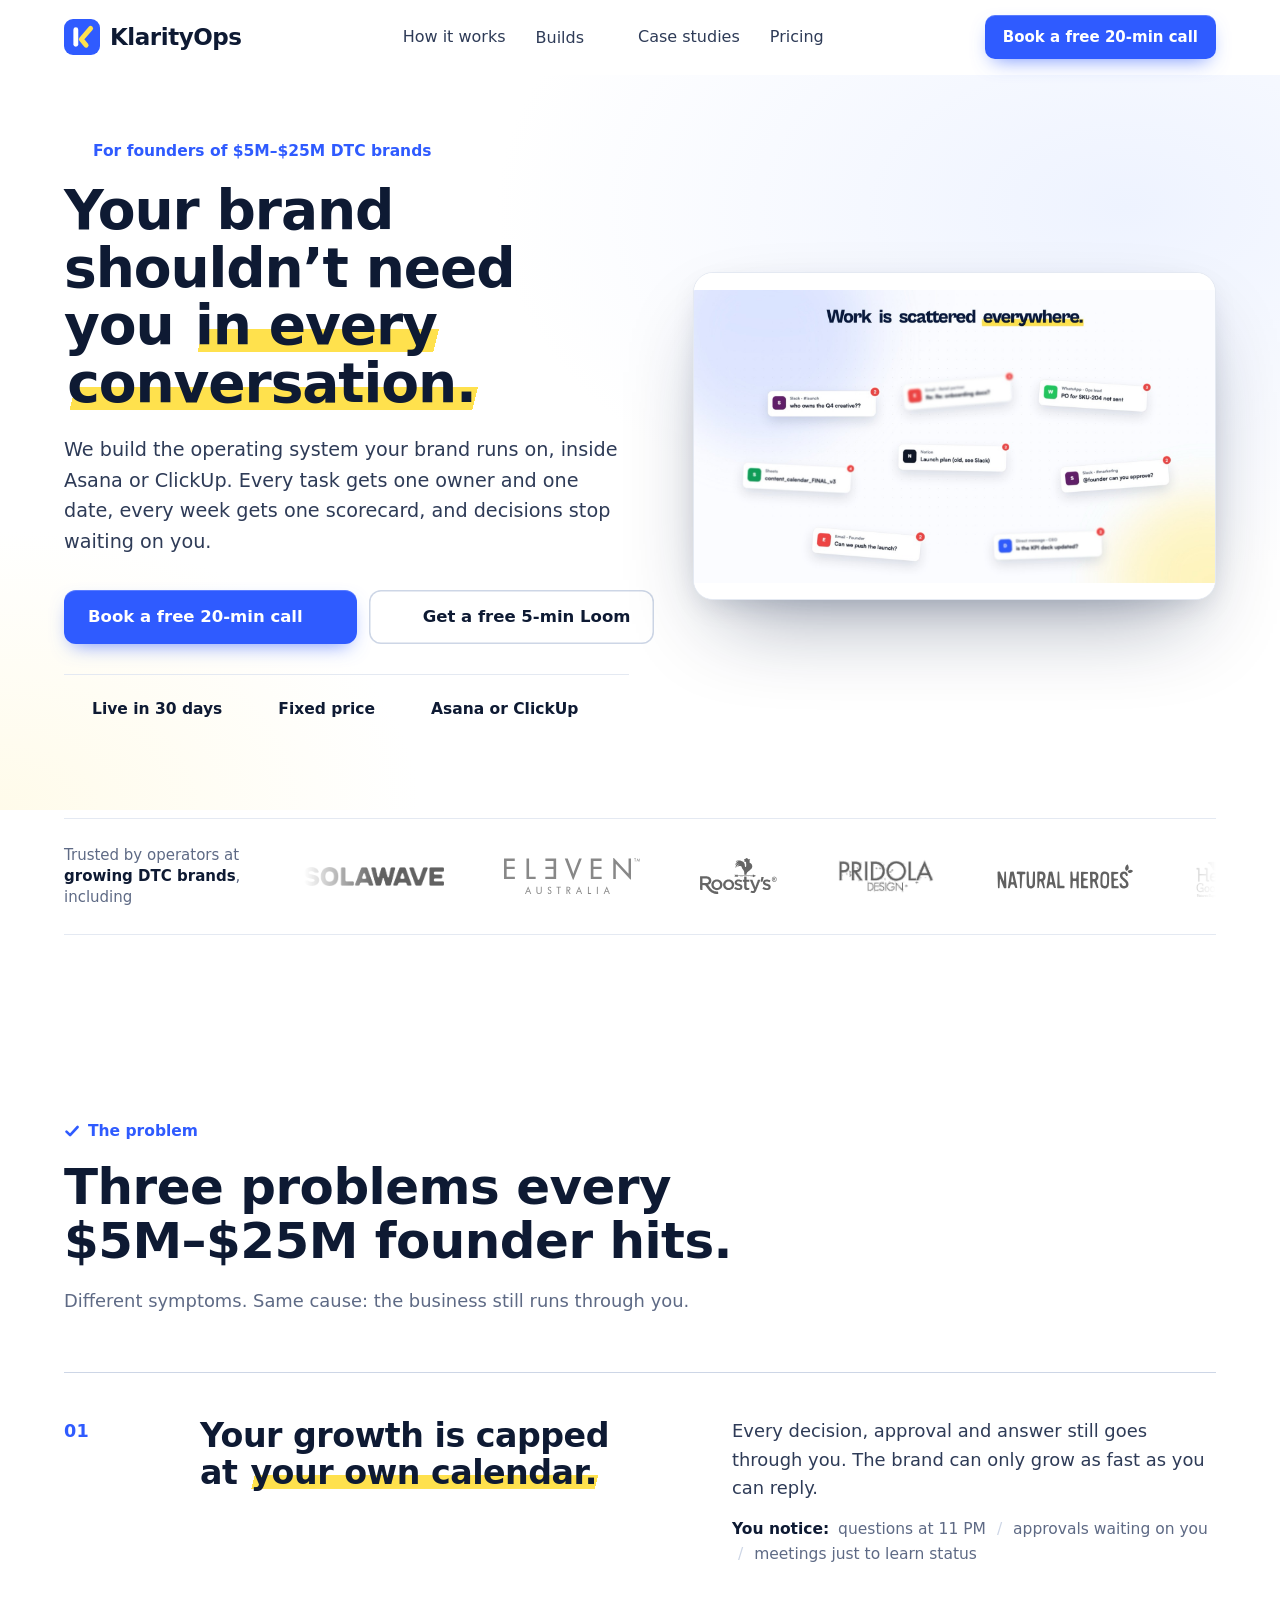
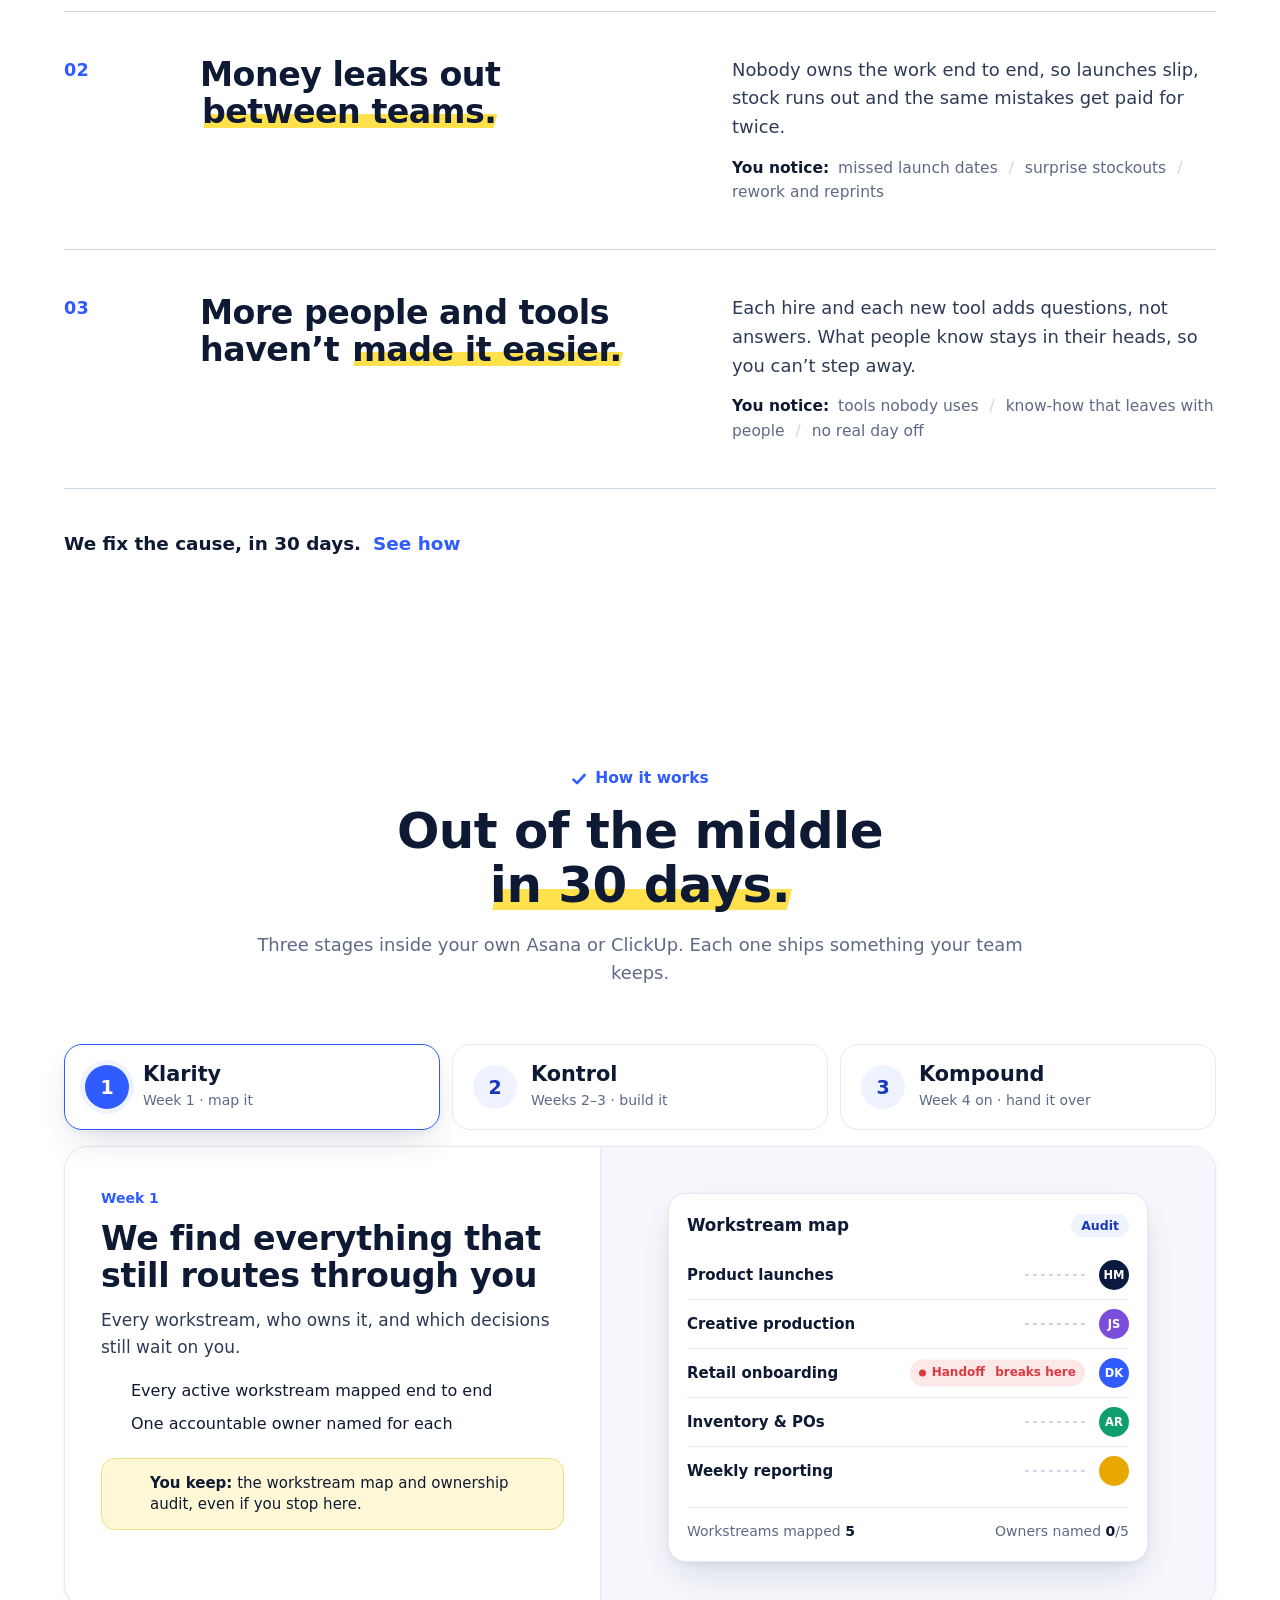
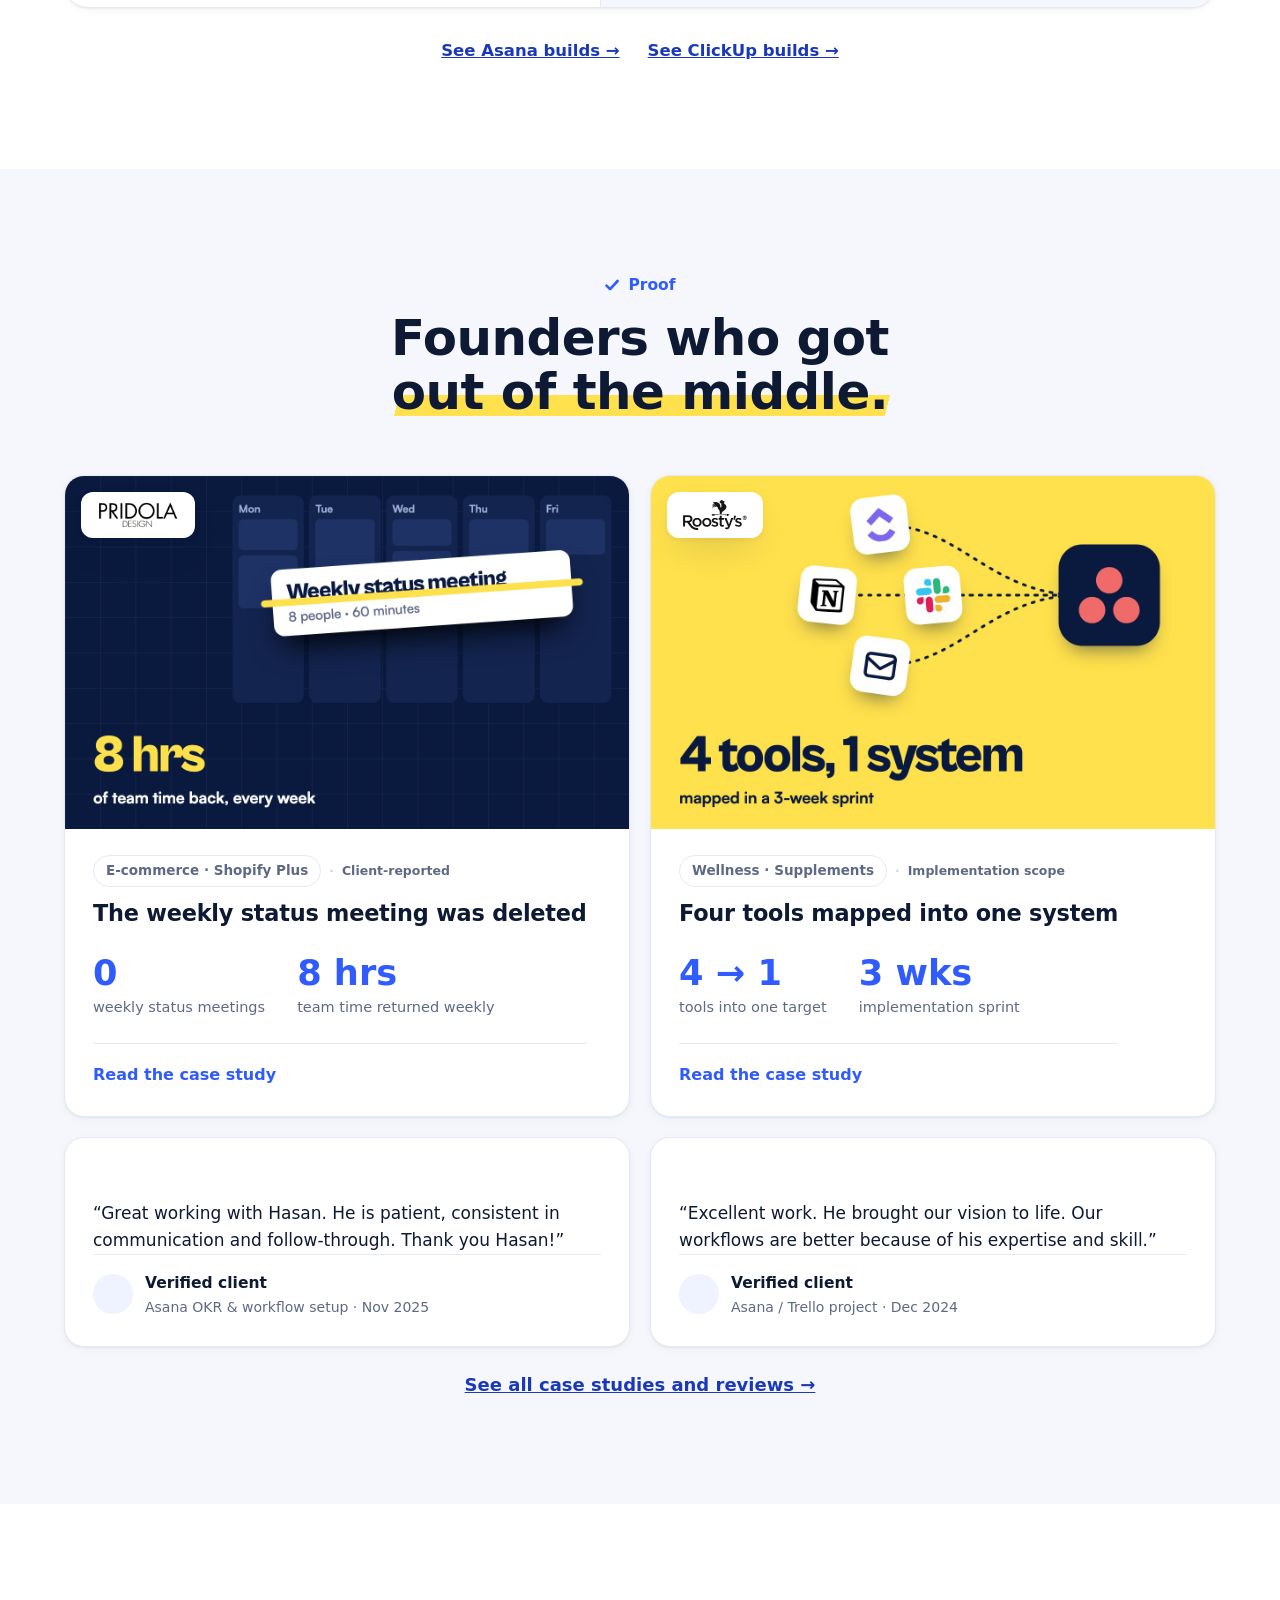
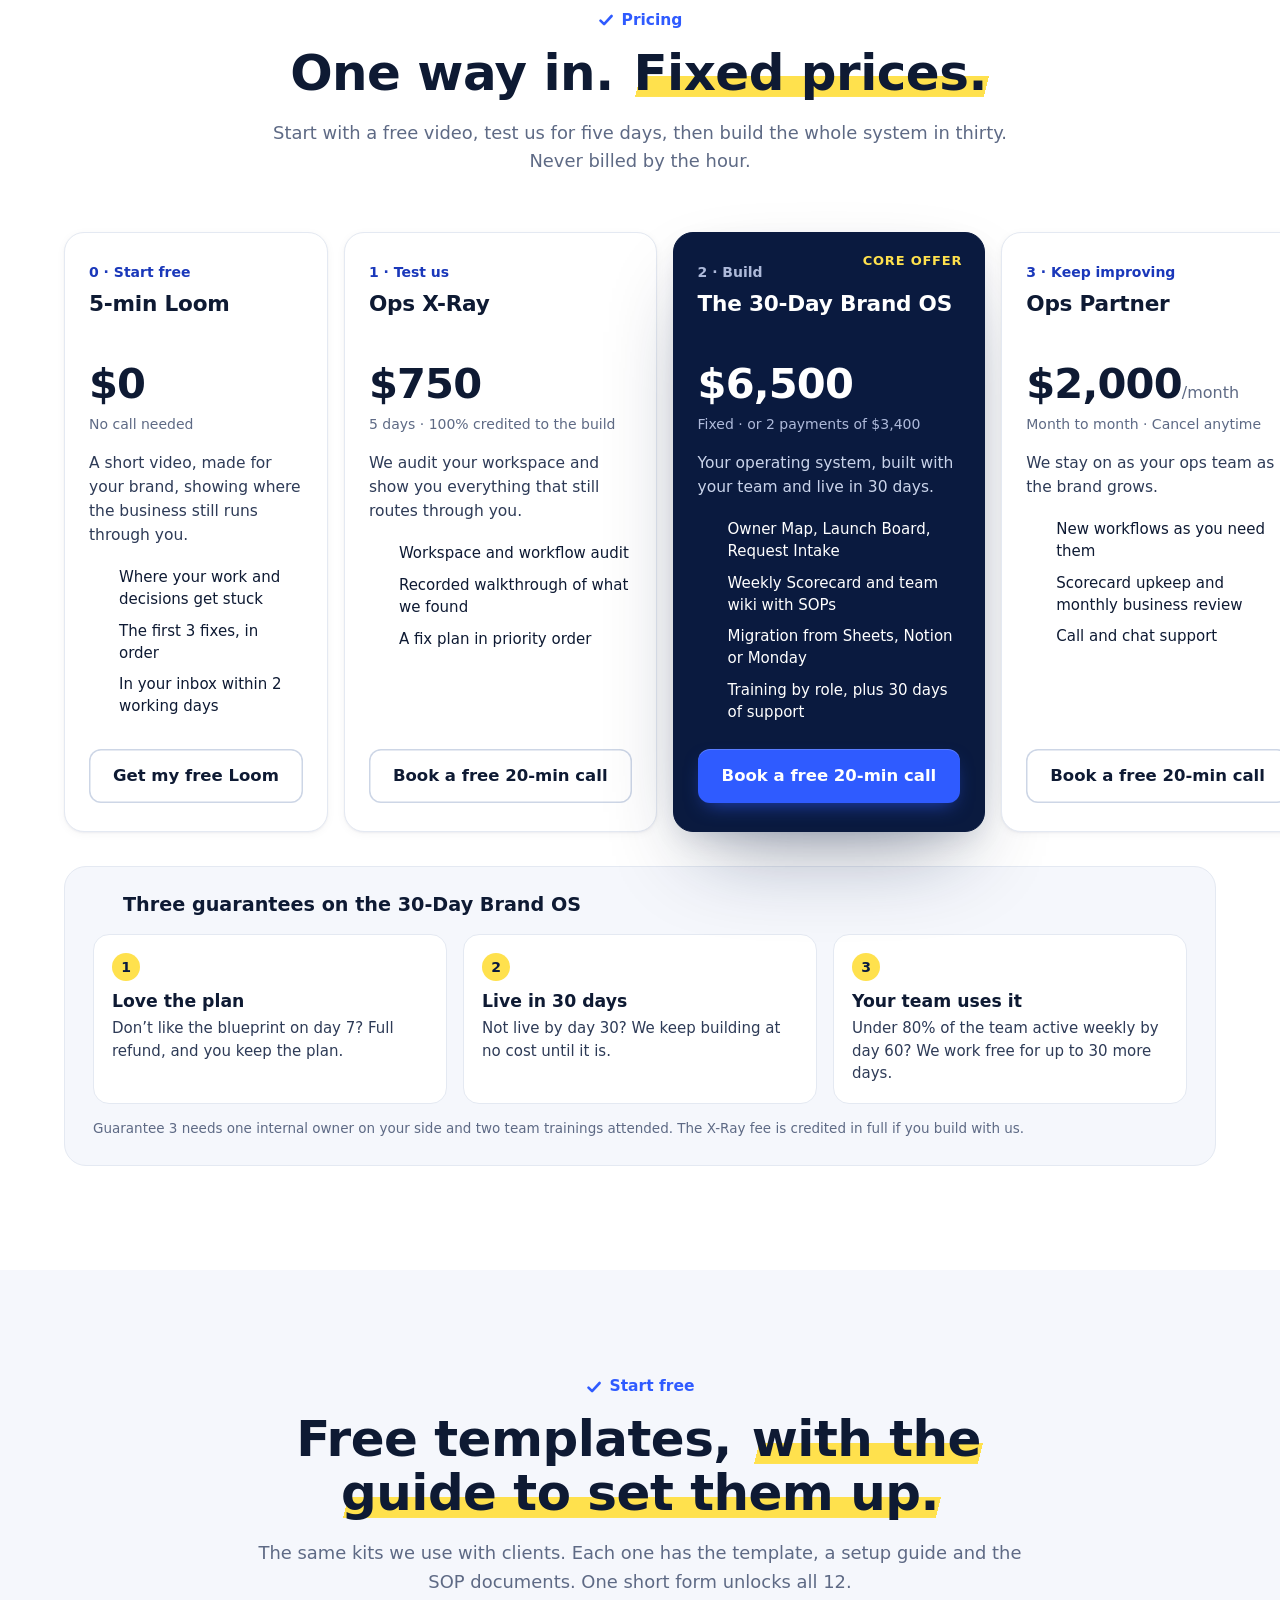
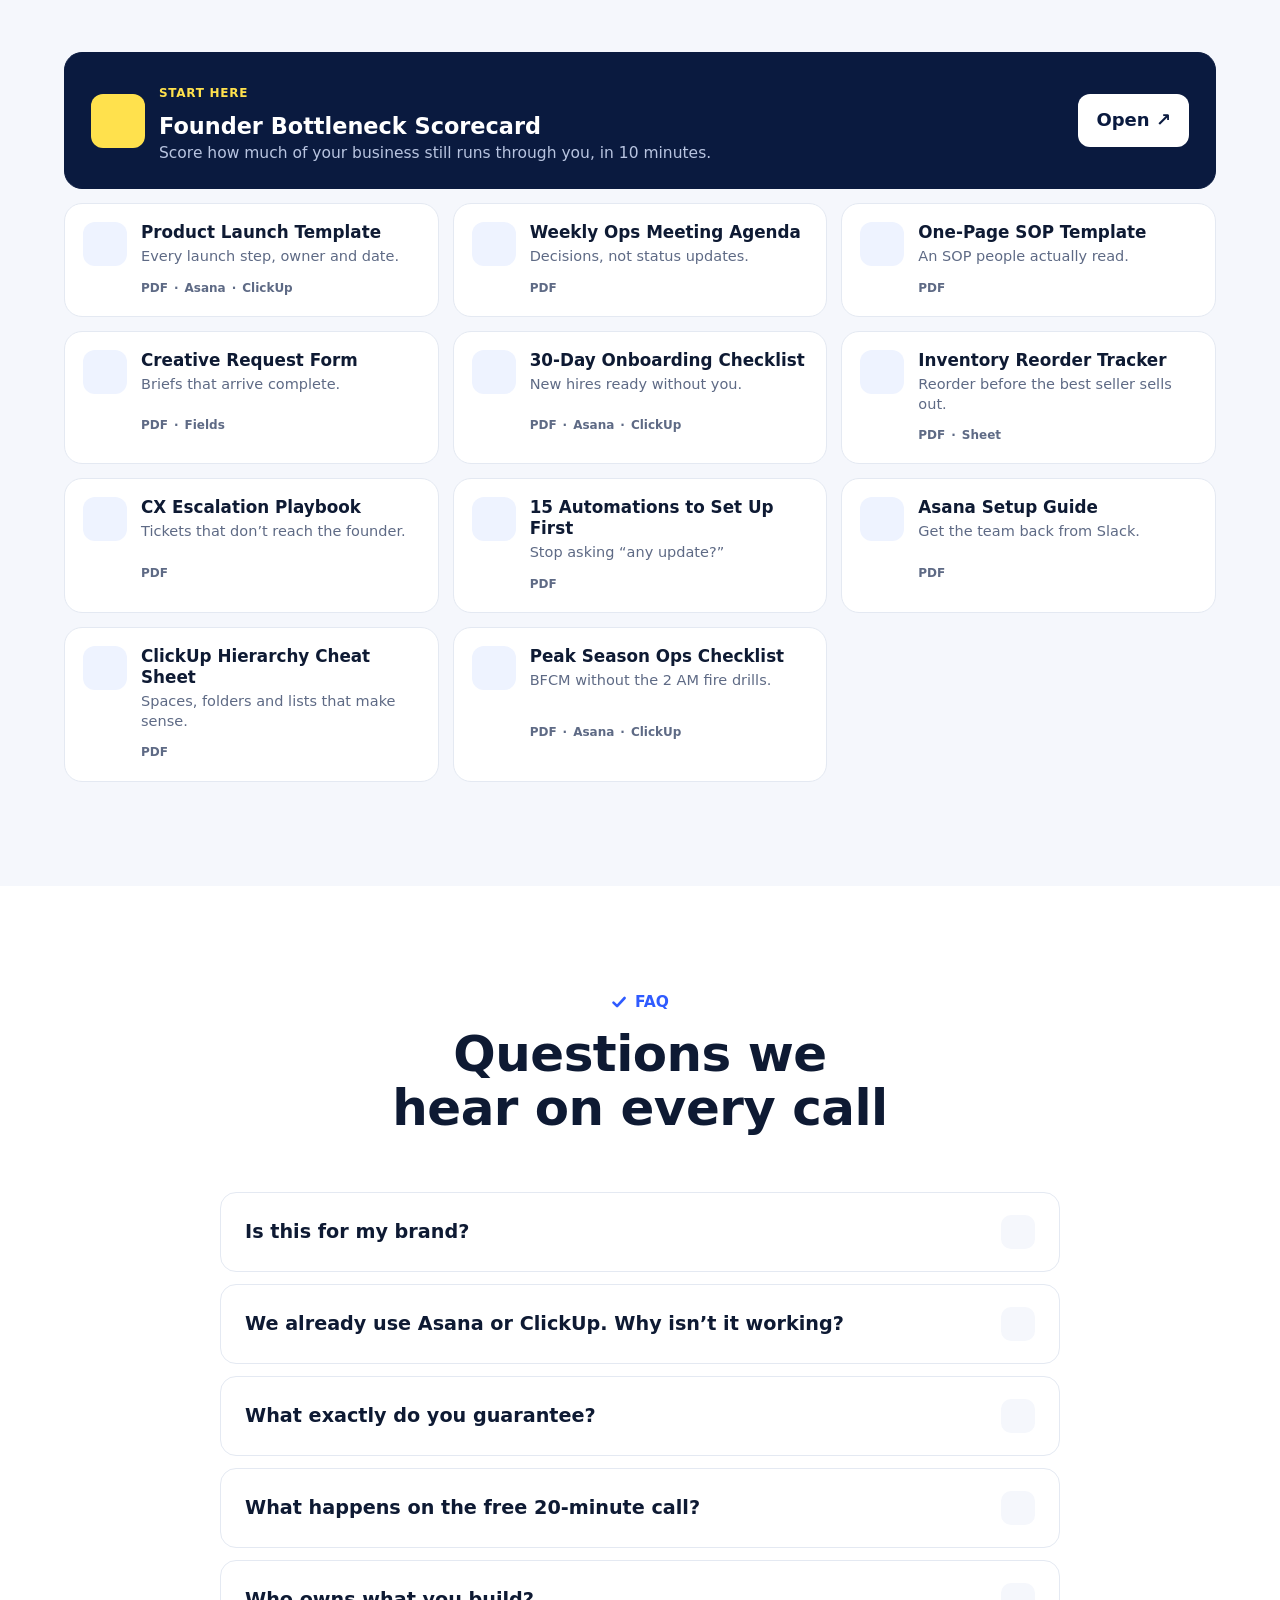
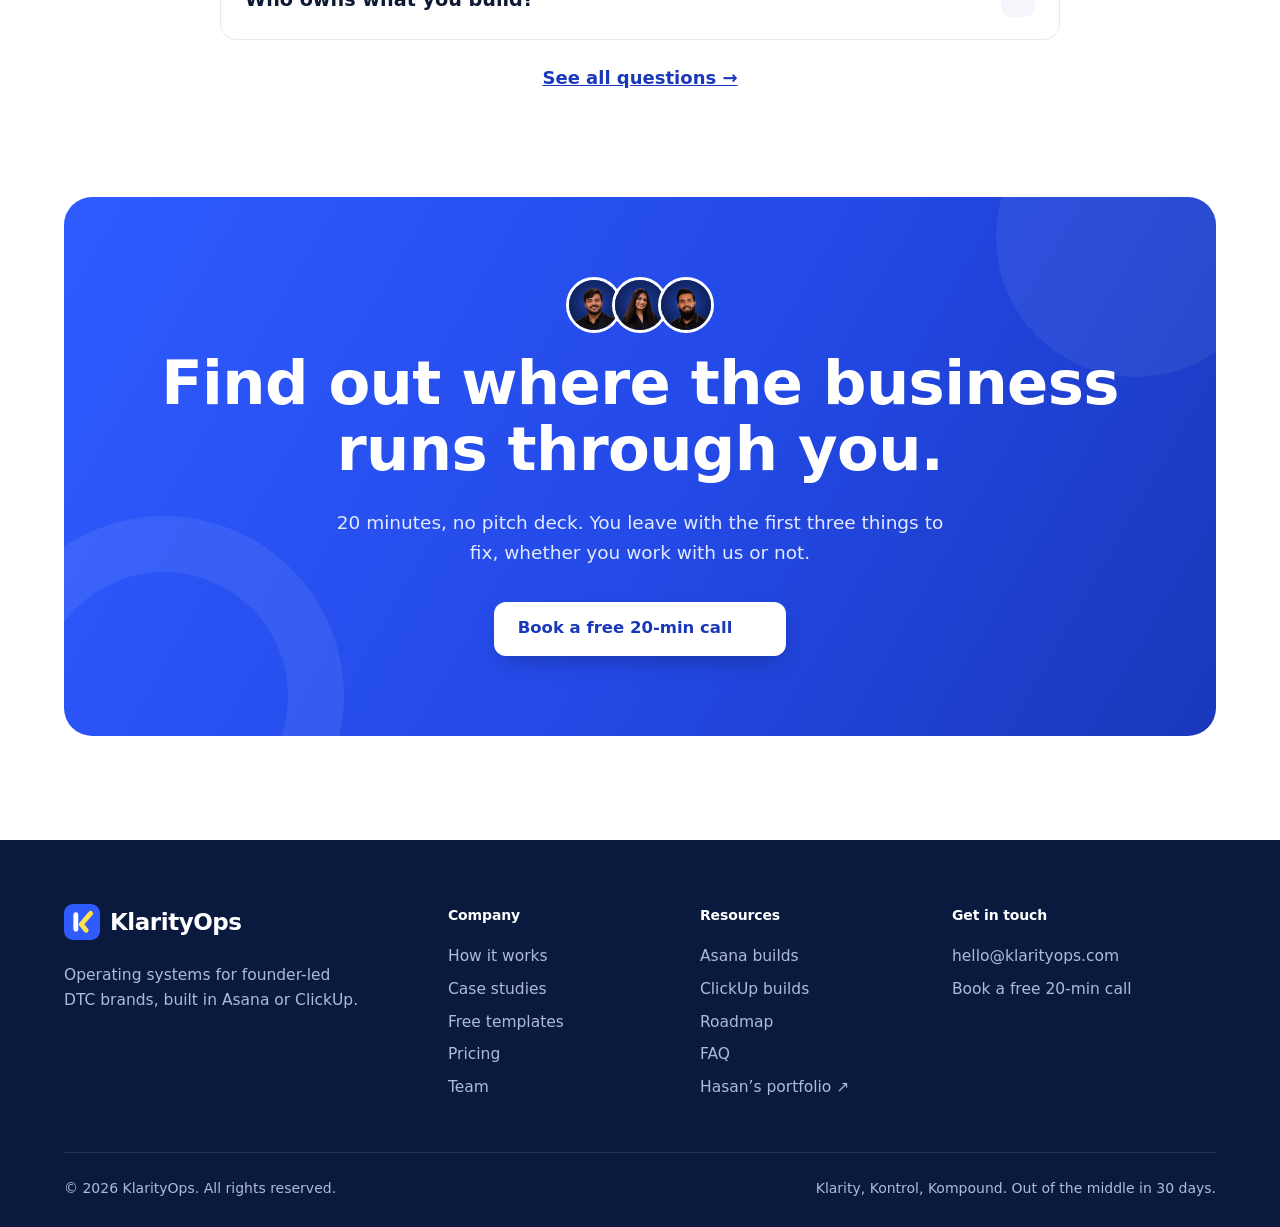
==== commit cccc6193: "Problem section: three real pain points instead of nine symptoms Co-Authored-By: Claude Opus 5.5 <no" ====
--- a/index.html
+++ b/index.html
@@ -251,19 +251,19 @@
             </div>
         </section>
 
-        <section class="sec hs" id="friction">
+        <section class="sec pp" id="friction">
             <div class="wrap">
-                <div class="sec-head rv">
+                <div class="pp-head rv">
                     <span class="label"><i></i>The problem</span>
-                    <h2 class="h2">Nine things that <span class="hl">still land on you.</span></h2>
-                    <p class="sub">Each one costs you time, money, or both.</p>
-                </div>
-                <div class="hs-grid">
-                    <div class="hs-col hs-t rv" style="--d:0"><p class="hs-h"><i data-lucide="clock-3"></i><span class="hs-y">Your&nbsp;</span>time</p><div class="app" style="--k:0"><span class="app-ic"><i data-lucide="message-circle-question"></i><b class="app-b">14</b></span><span class="app-l">Every question comes to you</span></div><div class="app" style="--k:1"><span class="app-ic"><i data-lucide="stamp"></i><b class="app-b">6</b></span><span class="app-l">Approvals wait on you</span></div><div class="app" style="--k:2"><span class="app-ic"><i data-lucide="calendar-clock"></i><b class="app-b">1</b></span><span class="app-l">Meetings just for status</span></div></div>
-                    <div class="hs-col hs-m rv" style="--d:1"><p class="hs-h"><i data-lucide="badge-dollar-sign"></i><span class="hs-y">Your&nbsp;</span>money</p><div class="app" style="--k:3"><span class="app-ic"><i data-lucide="rocket"></i><b class="app-b">2</b></span><span class="app-l">Launch dates keep slipping</span></div><div class="app" style="--k:4"><span class="app-ic"><i data-lucide="package-x"></i><b class="app-b">1</b></span><span class="app-l">Stock runs out by surprise</span></div><div class="app" style="--k:5"><span class="app-ic"><i data-lucide="repeat"></i><b class="app-b">3</b></span><span class="app-l">Same mistake, paid twice</span></div></div>
-                    <div class="hs-col hs-p rv" style="--d:2"><p class="hs-h"><i data-lucide="users"></i><span class="hs-y">Your&nbsp;</span>team</p><div class="app" style="--k:6"><span class="app-ic"><i data-lucide="app-window"></i><b class="app-b">9</b></span><span class="app-l">Tools nobody uses</span></div><div class="app" style="--k:7"><span class="app-ic"><i data-lucide="door-open"></i><b class="app-b">1</b></span><span class="app-l">Know-how leaves with people</span></div><div class="app" style="--k:8"><span class="app-ic"><i data-lucide="plane"></i><b class="app-b">1</b></span><span class="app-l">No day off without chaos</span></div></div>
-                </div>
-                <p class="hs-close rv">Same cause every time: the business runs through you. <a href="#system">See how we fix it <i data-lucide="arrow-right"></i></a></p>
+                    <h2 class="h2">Three problems every $5M–$25M founder hits.</h2>
+                    <p class="sub">Different symptoms. Same cause: the business still runs through you.</p>
+                </div>
+                <ol class="pp-list">
+                    <li class="pp-row rv"><span class="pp-n">01</span><h3>Your growth is capped at <span class="hl">your own calendar.</span></h3><div class="pp-b"><p>Every decision, approval and answer still goes through you. The brand can only grow as fast as you can reply.</p><p class="pp-see"><b>You notice:</b> questions at 11 PM <i>/</i> approvals waiting on you <i>/</i> meetings just to learn status</p></div></li>
+                    <li class="pp-row rv"><span class="pp-n">02</span><h3>Money leaks out <span class="hl">between teams.</span></h3><div class="pp-b"><p>Nobody owns the work end to end, so launches slip, stock runs out and the same mistakes get paid for twice.</p><p class="pp-see"><b>You notice:</b> missed launch dates <i>/</i> surprise stockouts <i>/</i> rework and reprints</p></div></li>
+                    <li class="pp-row rv"><span class="pp-n">03</span><h3>More people and tools haven’t <span class="hl">made it easier.</span></h3><div class="pp-b"><p>Each hire and each new tool adds questions, not answers. What people know stays in their heads, so you can’t step away.</p><p class="pp-see"><b>You notice:</b> tools nobody uses <i>/</i> know-how that leaves with people <i>/</i> no real day off</p></div></li>
+                </ol>
+                <p class="pp-close rv">We fix the cause, in 30 days. <a href="#system">See how <i data-lucide="arrow-right"></i></a></p>
             </div>
         </section>
 
--- a/assets/css/site.css
+++ b/assets/css/site.css
@@ -1368,3 +1368,23 @@
 }
 @media (prefers-reduced-motion: reduce) { .app-ic, .app-b { opacity: 1 !important; transform: none !important; animation: none !important; } }
 @media (max-width: 700px) { .hs-y { display: none; } .hs-h { text-transform: capitalize; } }
+
+/* v5.4: three real pain points, editorial rows */
+.pp { background: #fff; }
+.pp-head { max-width: 760px; }
+.pp-head .h2 { margin-top: 4px; }
+.pp-list { margin-top: 56px; border-top: 1px solid var(--line-2); }
+.pp-row { display: grid; grid-template-columns: 88px minmax(0, 1fr) minmax(0, 1fr); gap: 20px 48px; align-items: start; padding: 44px 0; border-bottom: 1px solid var(--line-2); }
+.pp-n { font: 800 1.1rem/1.6 var(--display); color: var(--blue); letter-spacing: .02em; }
+.pp-row h3 { font-size: clamp(1.7rem, 2.6vw, 2.35rem); line-height: 1.12; letter-spacing: -.015em; text-wrap: balance; }
+.pp-b p { font-size: 1.12rem; line-height: 1.6; color: var(--text); }
+.pp-see { margin-top: 14px; font-size: 15.5px !important; color: var(--muted) !important; }
+.pp-see b { color: var(--ink); font-weight: 700; margin-right: 4px; }
+.pp-see i { font-style: normal; color: var(--line-2); margin: 0 6px; }
+.pp-close { margin-top: 40px; font-size: 1.15rem; font-weight: 700; color: var(--ink); display: flex; align-items: center; gap: 12px; flex-wrap: wrap; }
+.pp-close a { display: inline-flex; align-items: center; gap: 6px; color: var(--blue); text-decoration: none; }
+.pp-close .lucide { width: 18px; height: 18px; transition: transform .2s var(--ease); }
+.pp-close a:hover .lucide { transform: translateX(3px); }
+@media (max-width: 900px) { .pp-row { grid-template-columns: 1fr; gap: 12px; padding: 34px 0; } .pp-n { line-height: 1; } }
+.pp-row, .pp-row h3, .pp-head { text-align: left; }
+.pp-head { margin: 0; }
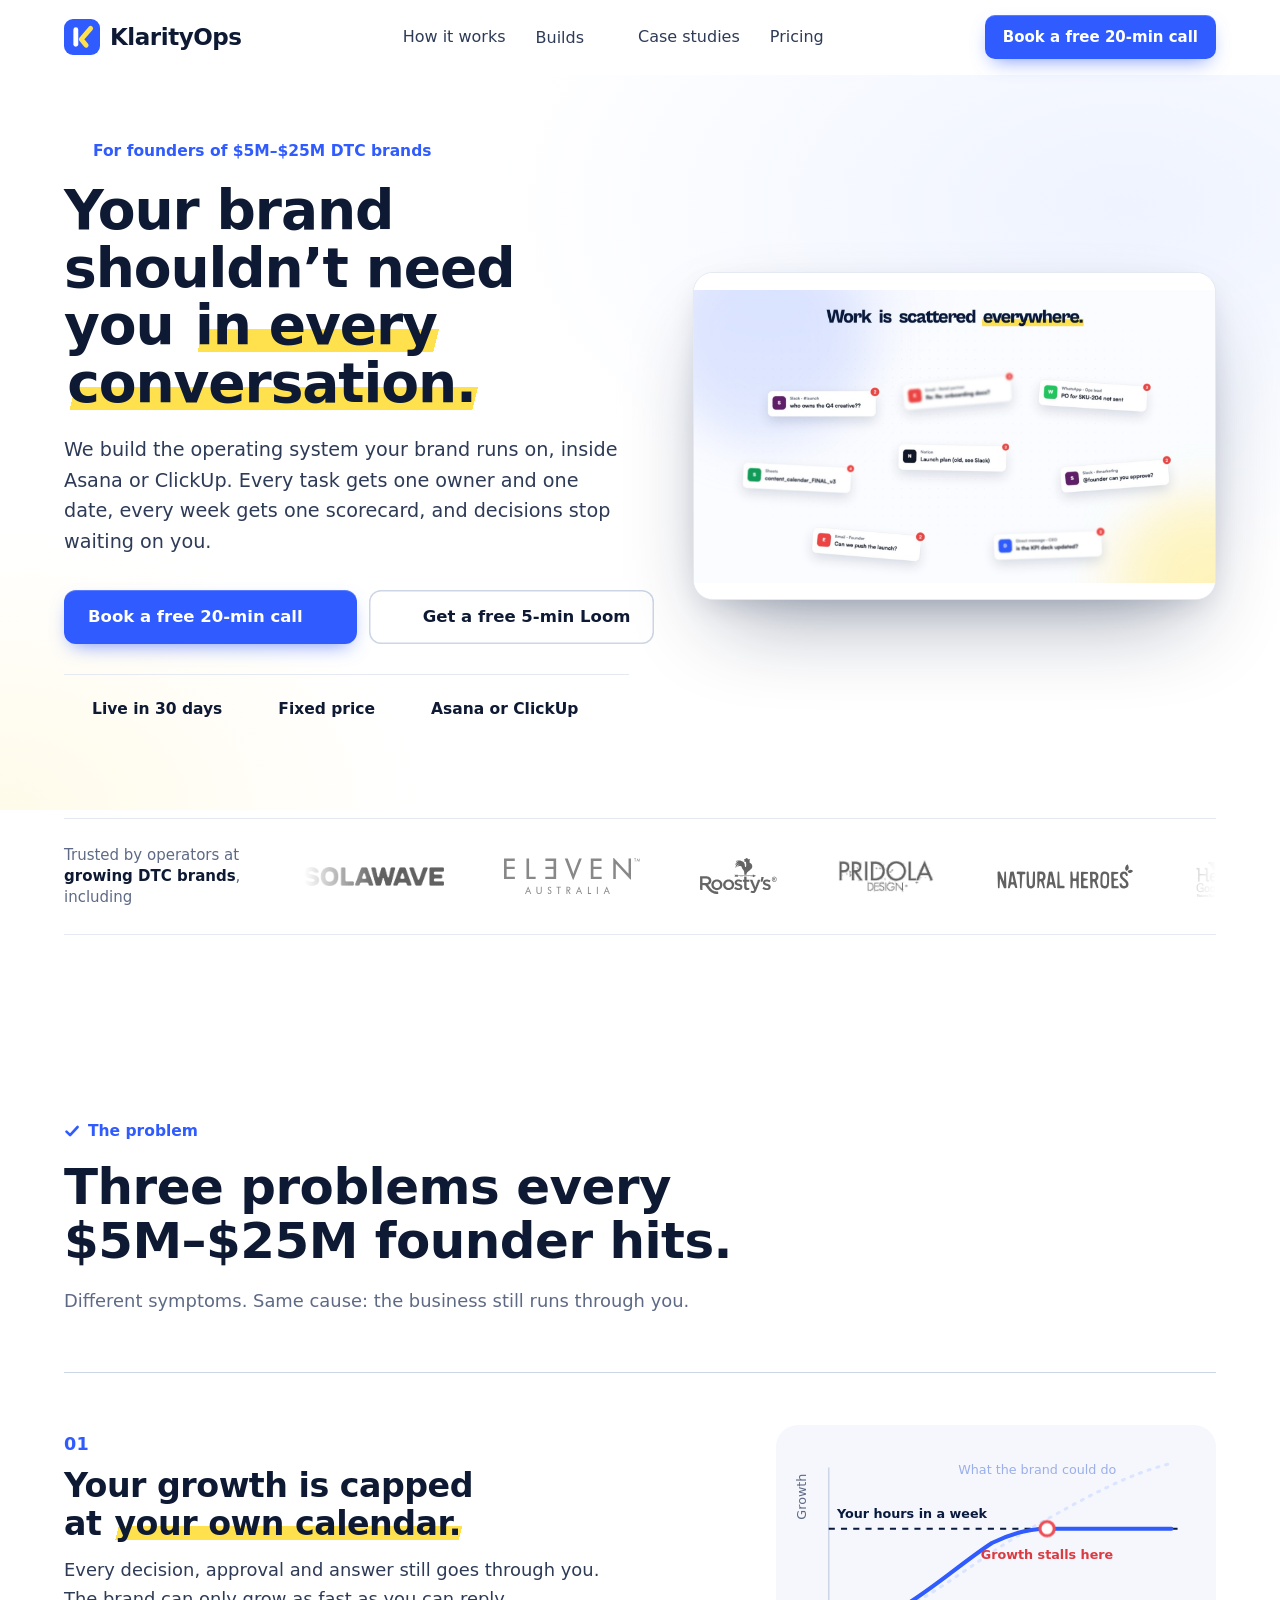
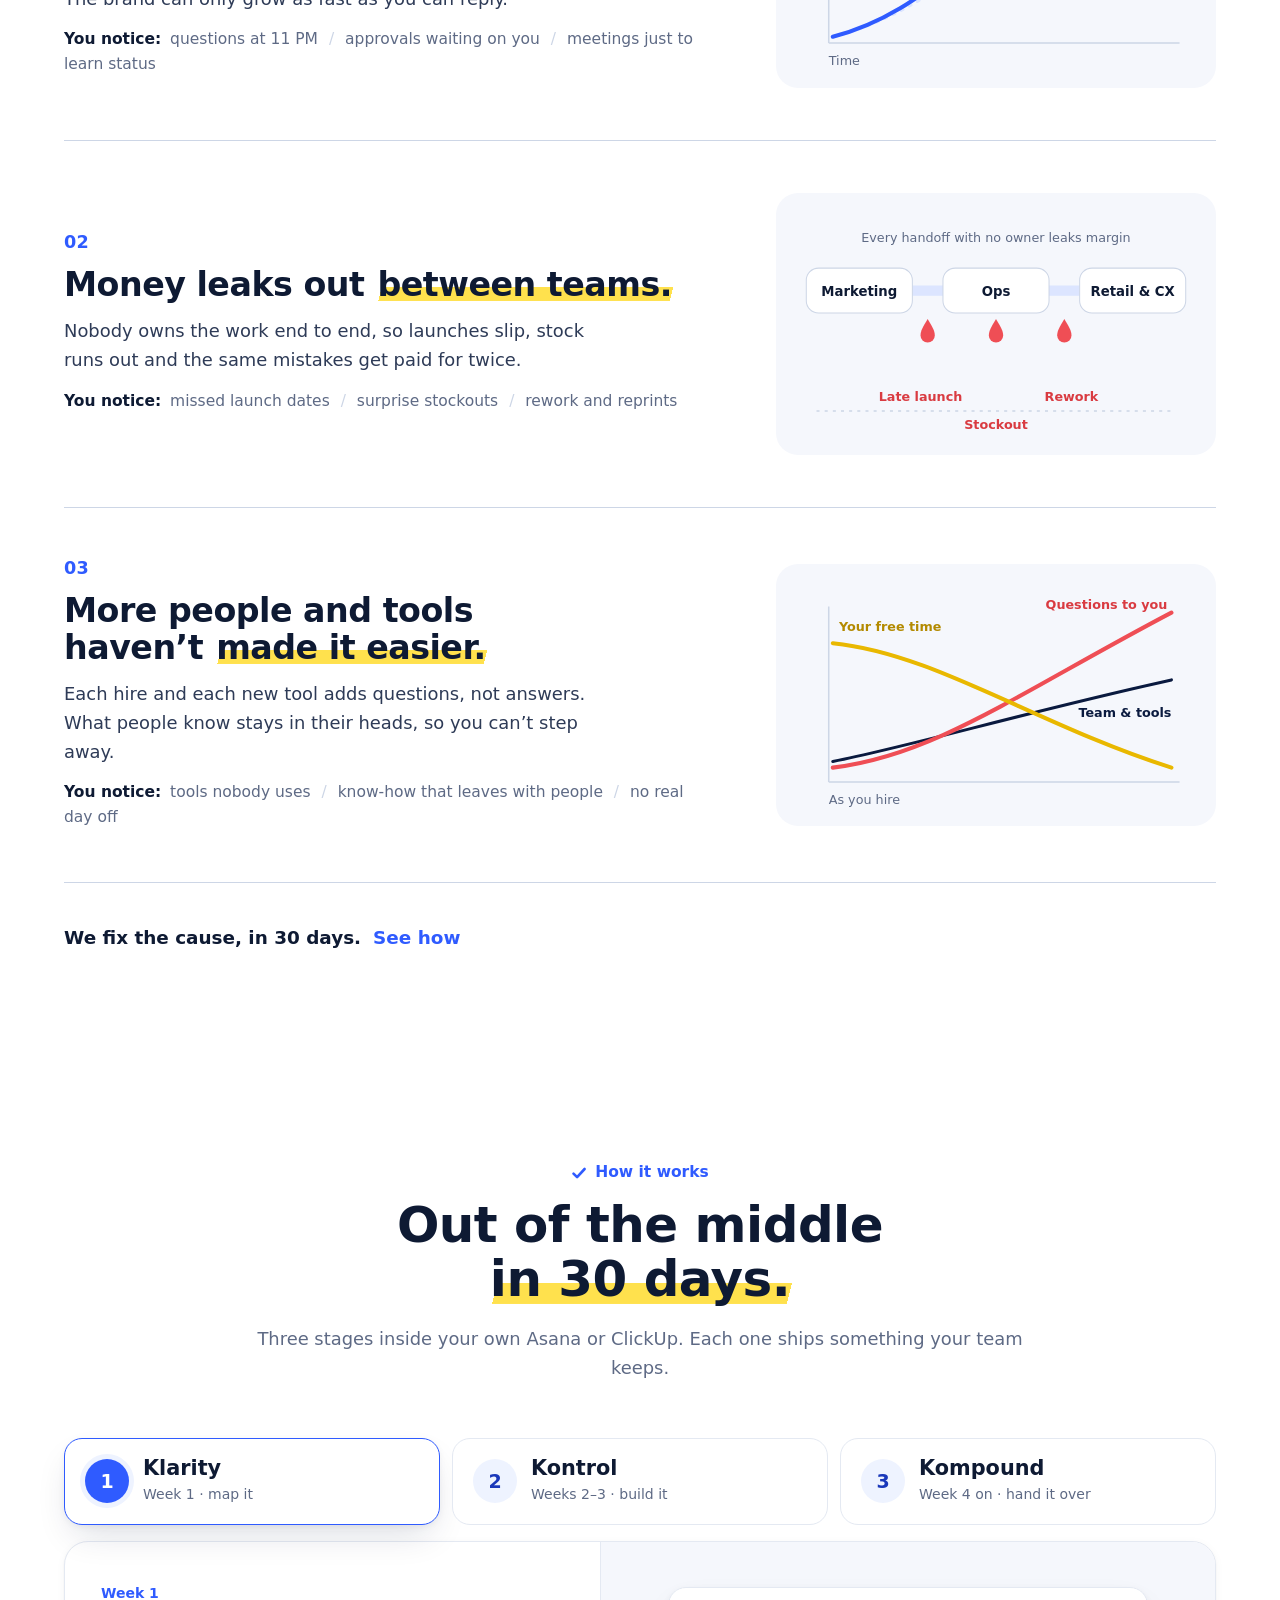
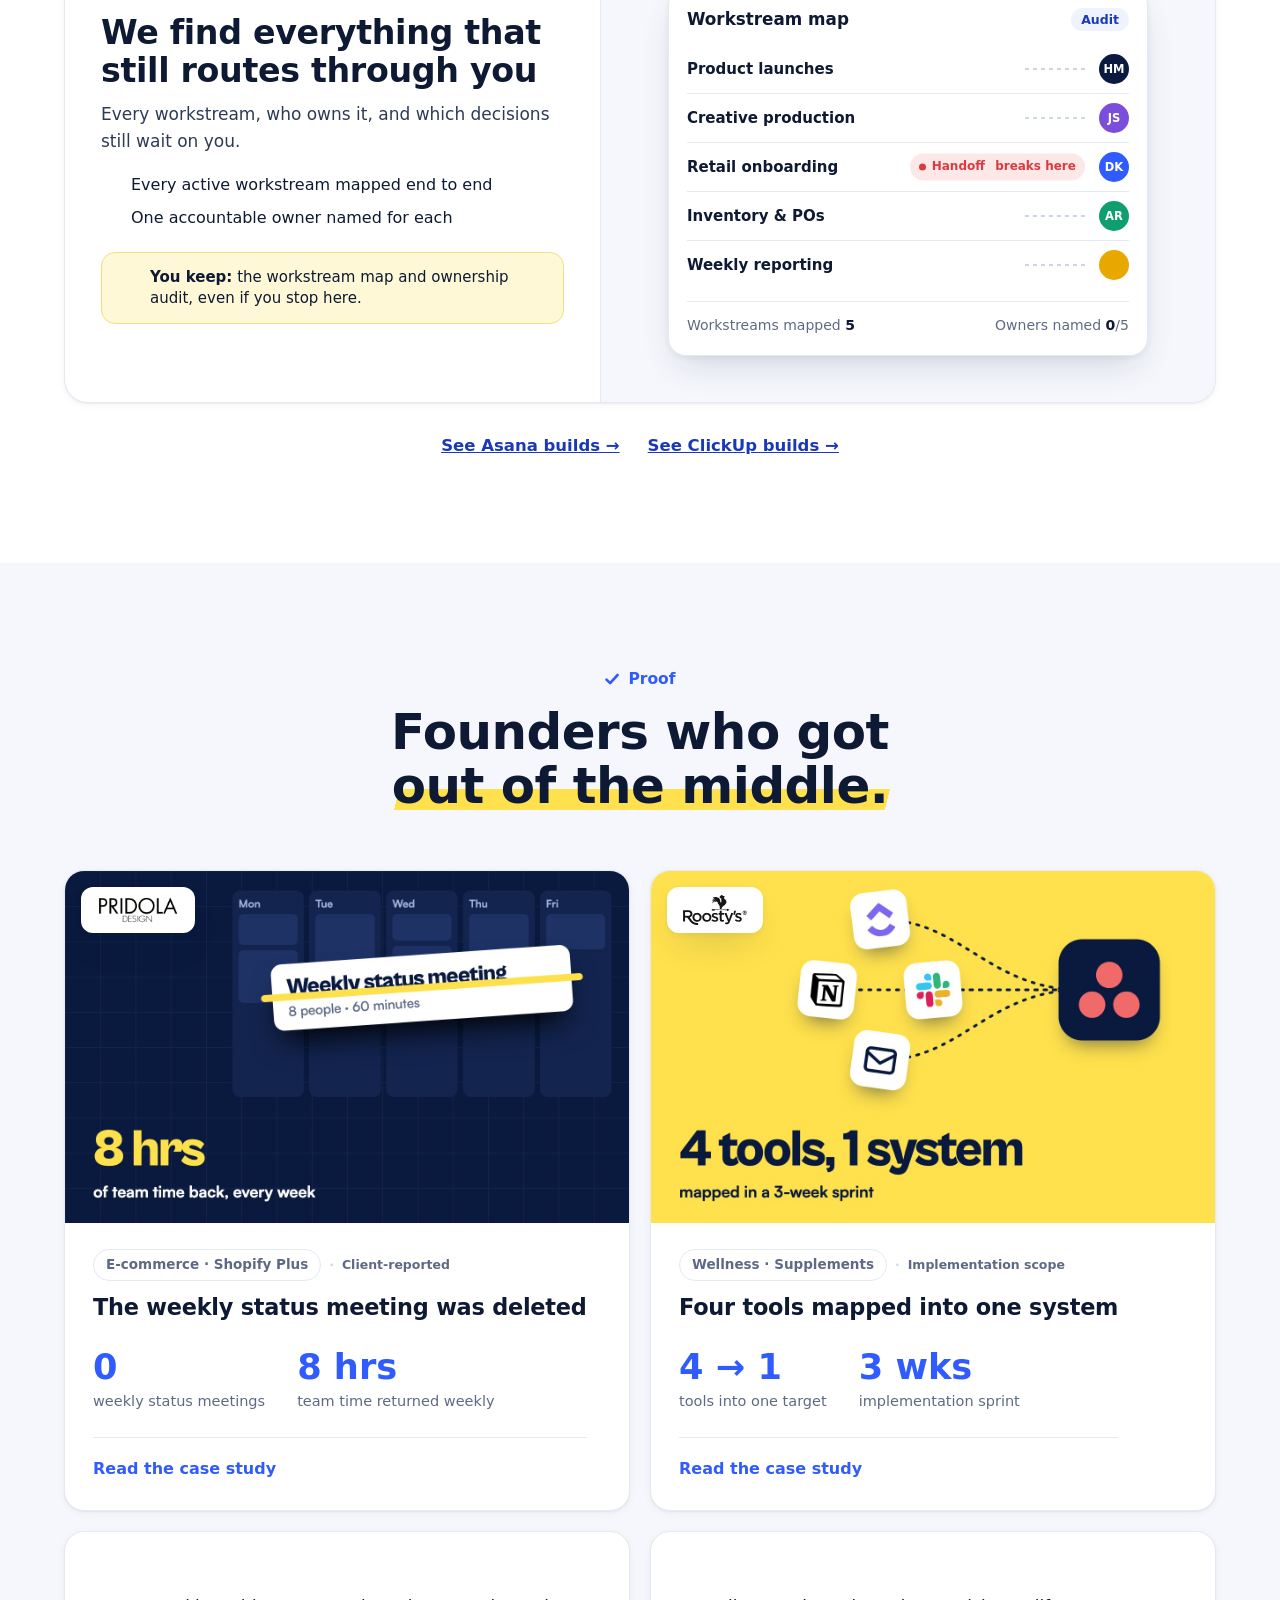
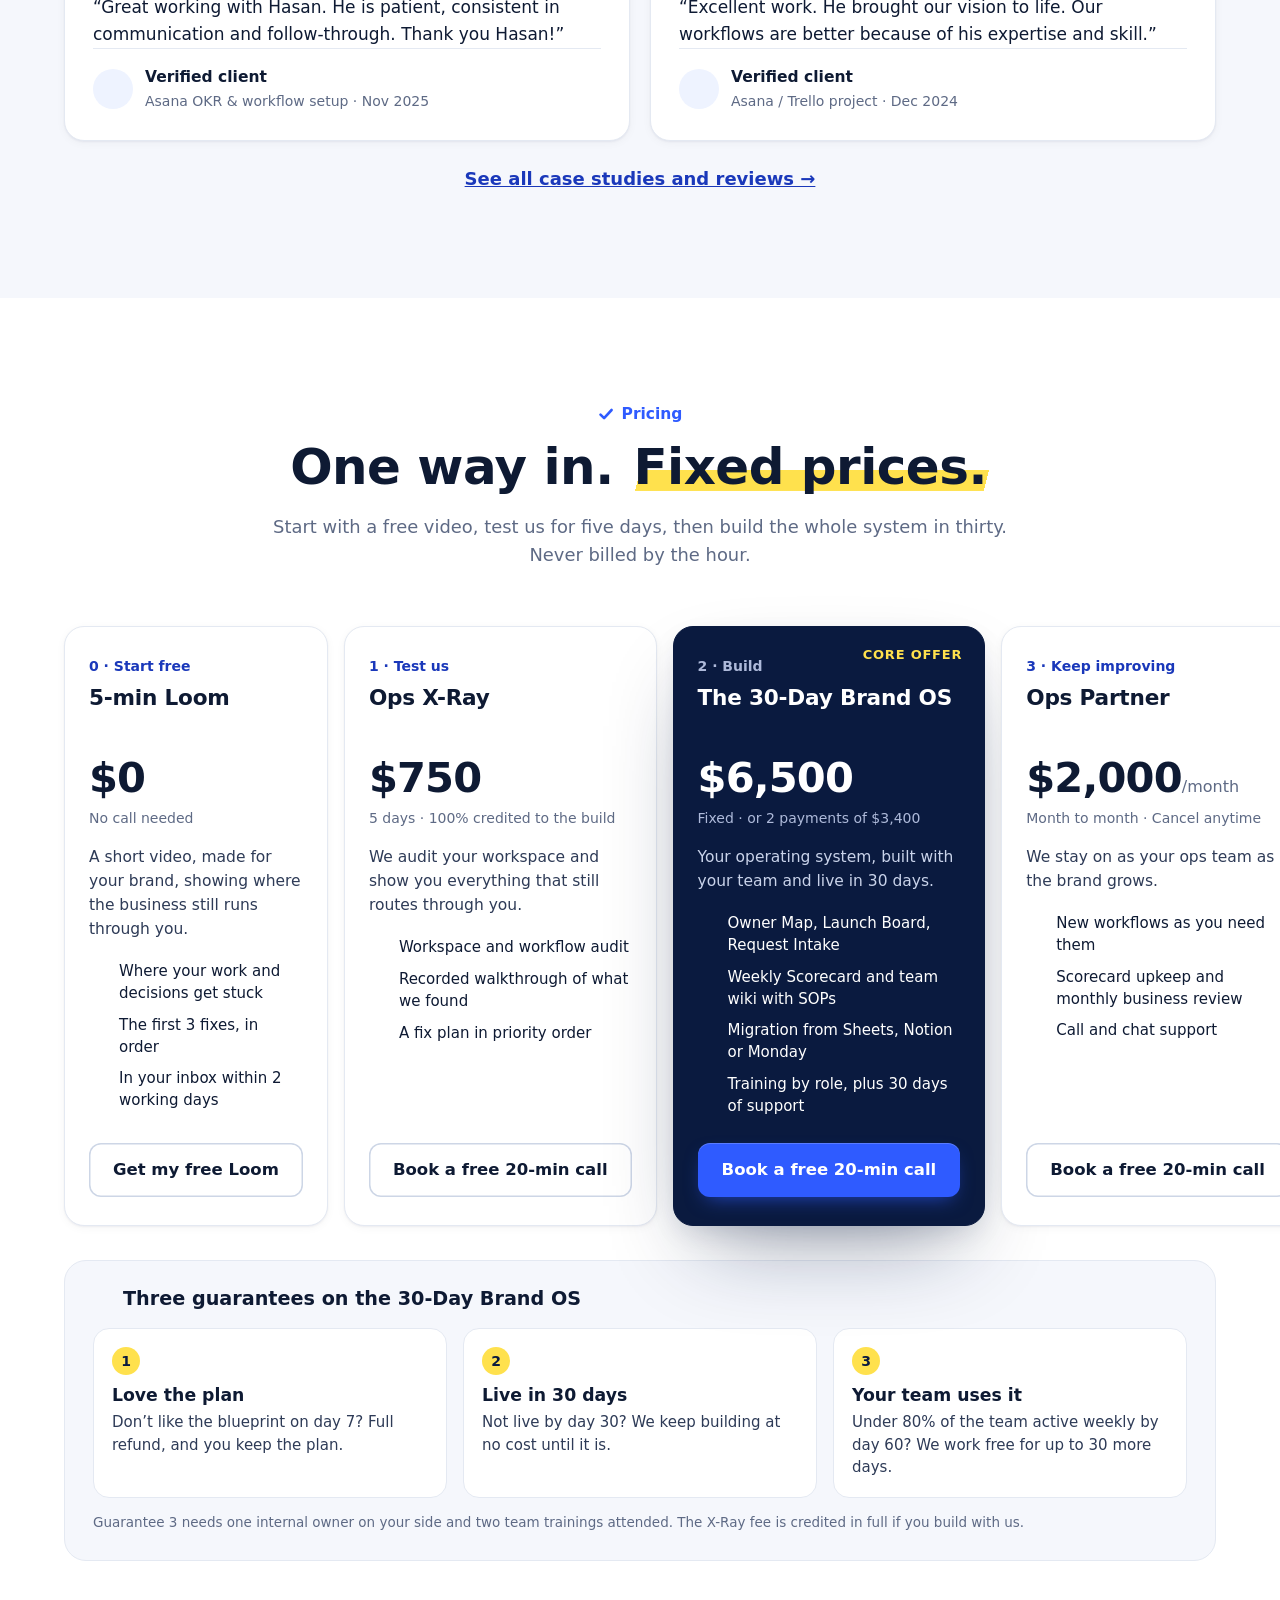
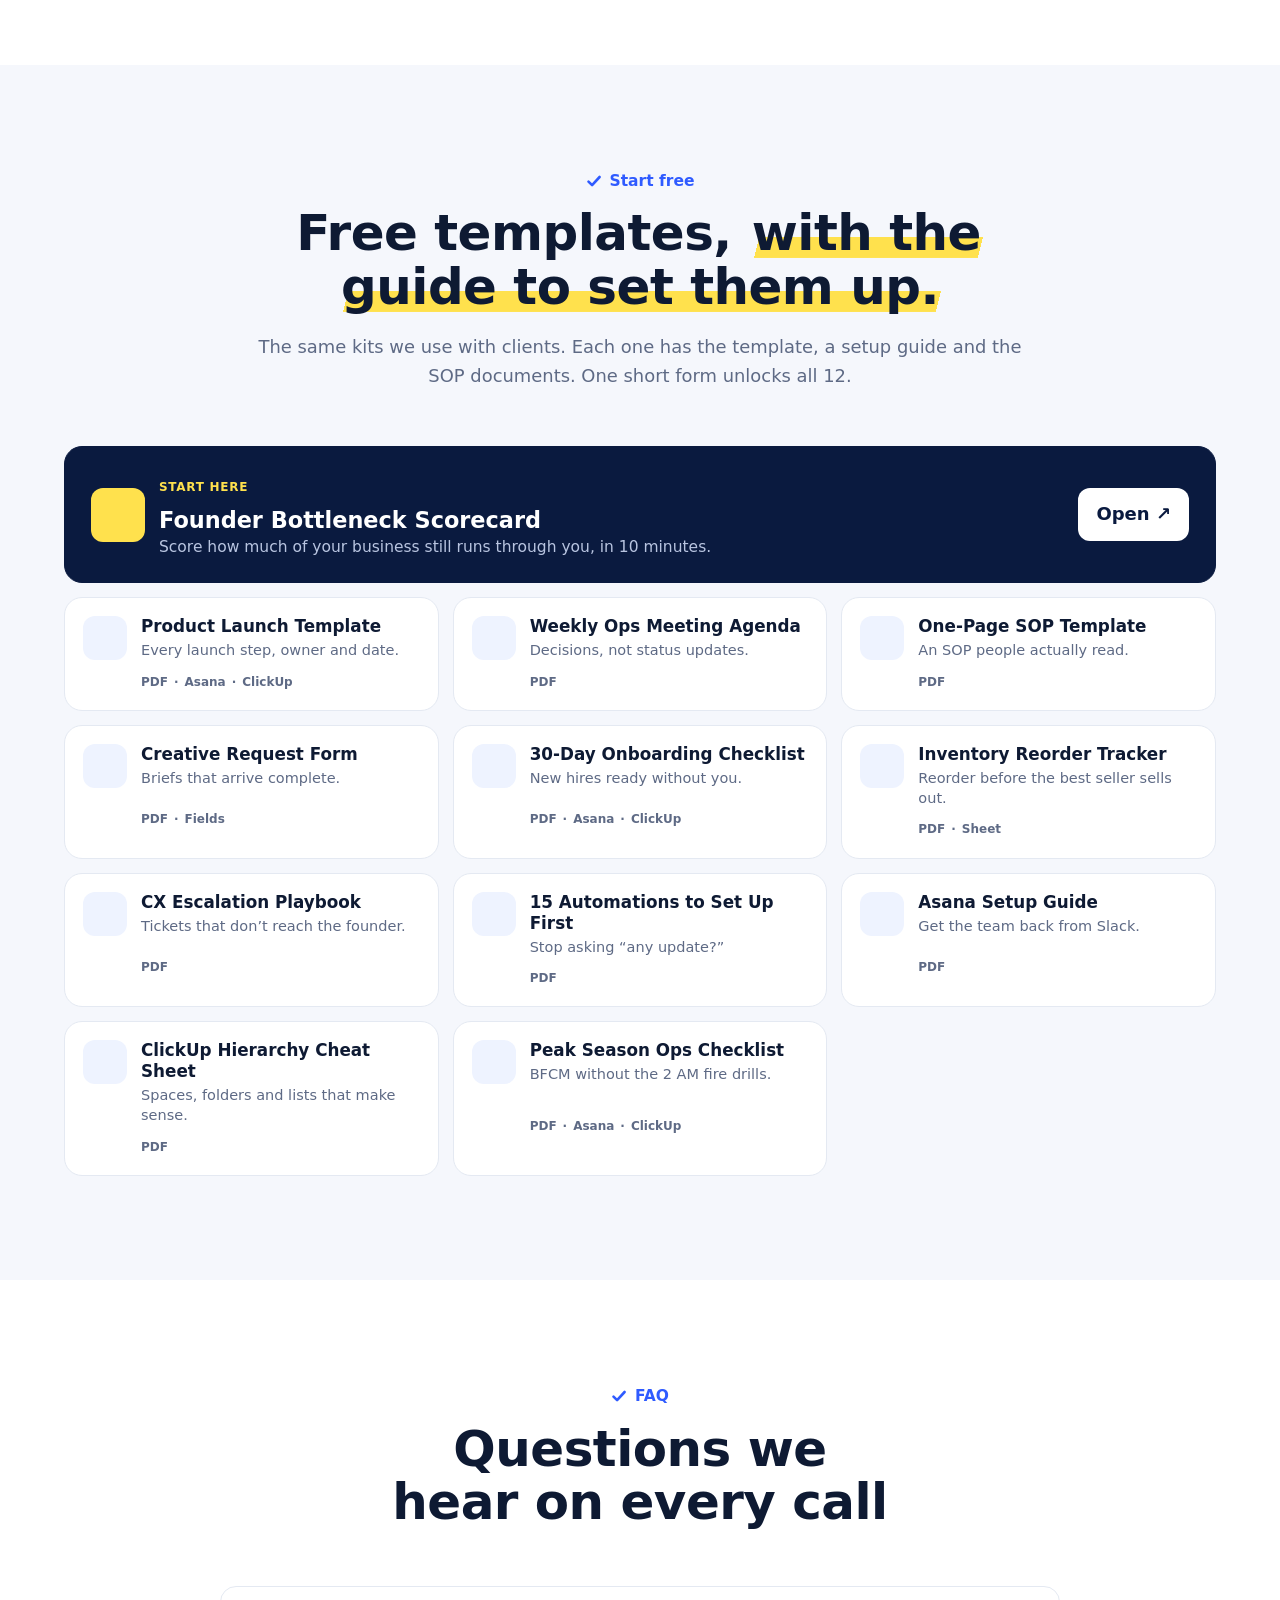
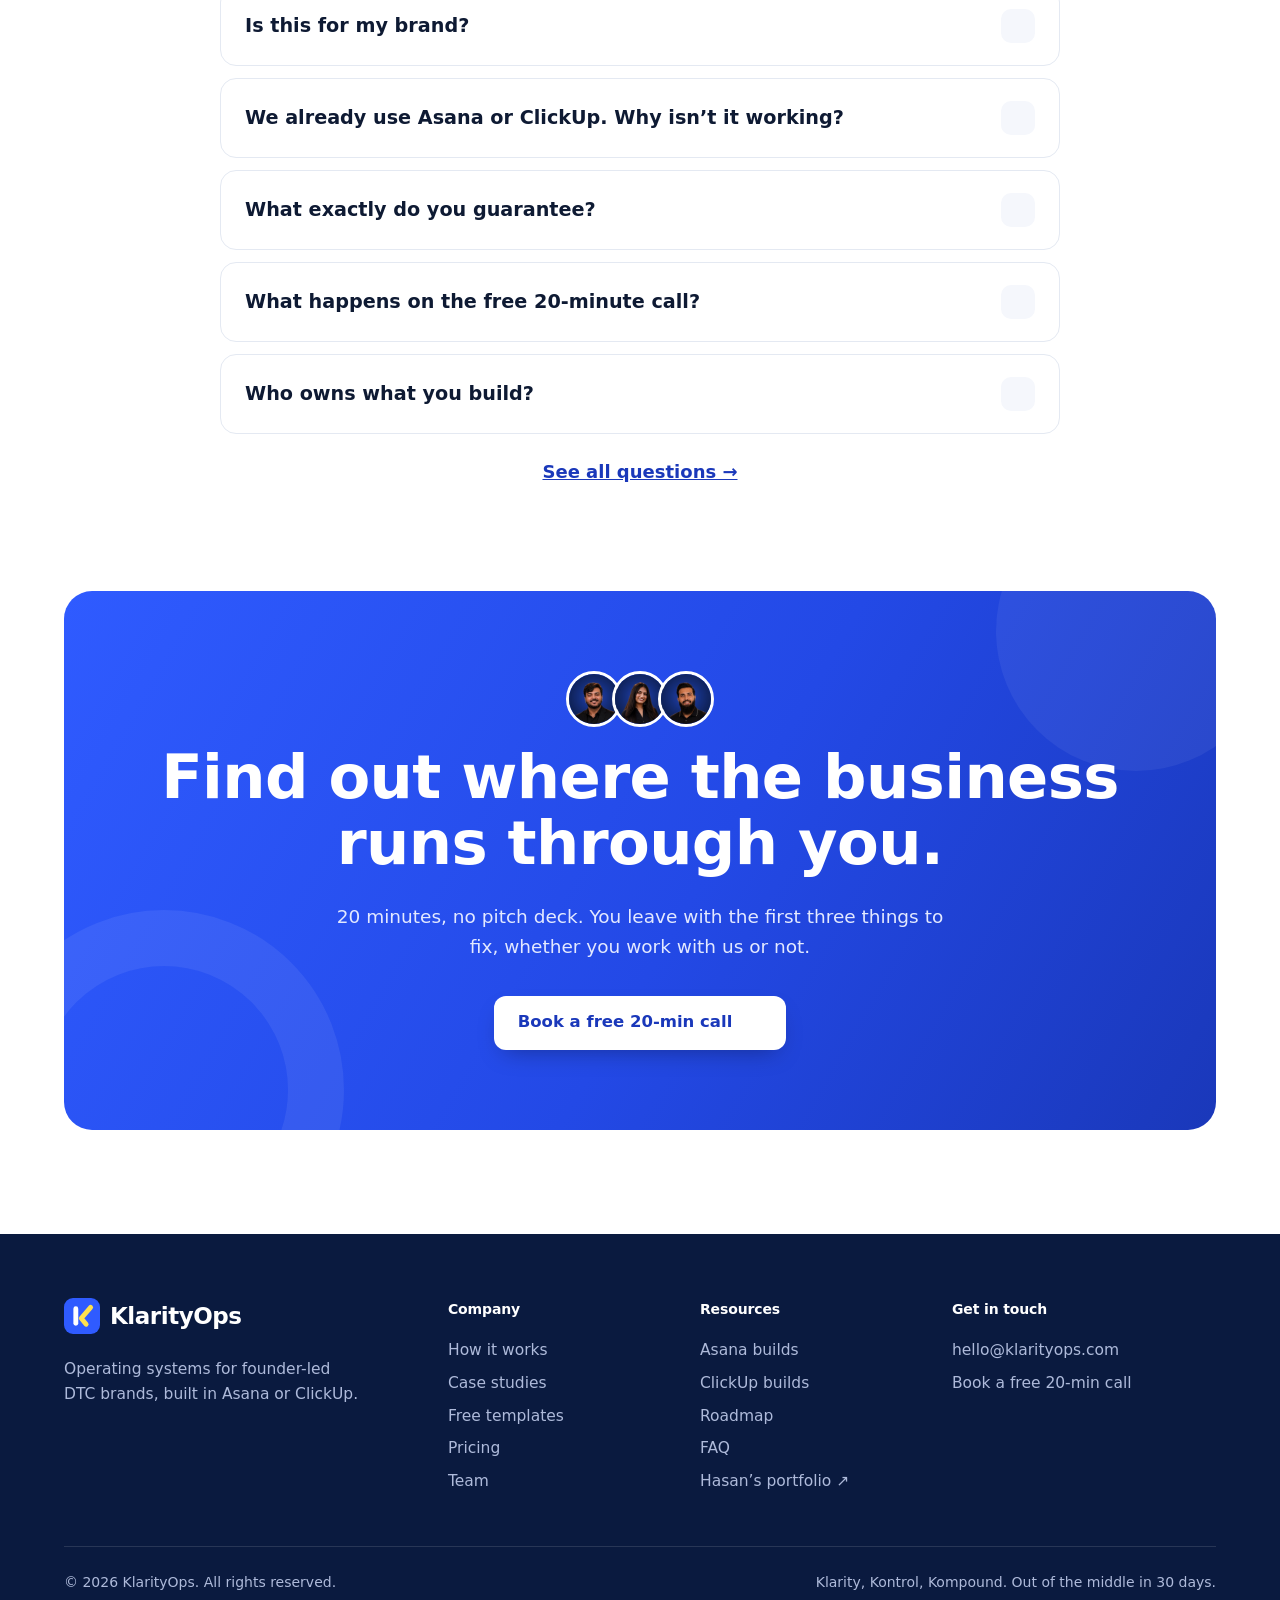
==== commit 08038f77: "Add an animated diagram to each pain point Co-Authored-By: Claude Opus 5.5 <noreply@anthropic.com>" ====
--- a/index.html
+++ b/index.html
@@ -259,9 +259,37 @@
                     <p class="sub">Different symptoms. Same cause: the business still runs through you.</p>
                 </div>
                 <ol class="pp-list">
-                    <li class="pp-row rv"><span class="pp-n">01</span><h3>Your growth is capped at <span class="hl">your own calendar.</span></h3><div class="pp-b"><p>Every decision, approval and answer still goes through you. The brand can only grow as fast as you can reply.</p><p class="pp-see"><b>You notice:</b> questions at 11 PM <i>/</i> approvals waiting on you <i>/</i> meetings just to learn status</p></div></li>
-                    <li class="pp-row rv"><span class="pp-n">02</span><h3>Money leaks out <span class="hl">between teams.</span></h3><div class="pp-b"><p>Nobody owns the work end to end, so launches slip, stock runs out and the same mistakes get paid for twice.</p><p class="pp-see"><b>You notice:</b> missed launch dates <i>/</i> surprise stockouts <i>/</i> rework and reprints</p></div></li>
-                    <li class="pp-row rv"><span class="pp-n">03</span><h3>More people and tools haven’t <span class="hl">made it easier.</span></h3><div class="pp-b"><p>Each hire and each new tool adds questions, not answers. What people know stays in their heads, so you can’t step away.</p><p class="pp-see"><b>You notice:</b> tools nobody uses <i>/</i> know-how that leaves with people <i>/</i> no real day off</p></div></li>
+                    <li class="pp-row rv"><div class="pp-txt"><span class="pp-n">01</span><h3>Your growth is capped at <span class="hl">your own calendar.</span></h3><div class="pp-b"><p>Every decision, approval and answer still goes through you. The brand can only grow as fast as you can reply.</p><p class="pp-see"><b>You notice:</b> questions at 11 PM <i>/</i> approvals waiting on you <i>/</i> meetings just to learn status</p></div></div><figure class="pp-viz" aria-label="Growth rises, then flattens at the limit of the founder's hours">
+<svg viewBox="0 0 400 230" aria-hidden="true">
+<path class="ax" d="M36 196 H380 M36 196 V24"/>
+<path class="ghost" d="M40 190 C120 170 170 120 230 86 S330 30 372 20"/>
+<path class="cap" d="M36 84 H380"/><text class="t-cap" x="44" y="74">Your hours in a week</text>
+<path class="ln" d="M40 190 C110 172 150 128 196 98 C220 86 236 84 250 84 L372 84"/>
+<circle class="hit" cx="250" cy="84" r="7"/><text class="t-red" x="250" y="114" text-anchor="middle">Growth stalls here</text>
+<text class="t-ghost" x="318" y="30" text-anchor="end">What the brand could do</text>
+<text class="t-ax" x="36" y="218">Time</text><text class="t-ax" x="14" y="30" transform="rotate(-90 14 30)" text-anchor="end">Growth</text>
+</svg></figure></li>
+                    <li class="pp-row rv"><div class="pp-txt"><span class="pp-n">02</span><h3>Money leaks out <span class="hl">between teams.</span></h3><div class="pp-b"><p>Nobody owns the work end to end, so launches slip, stock runs out and the same mistakes get paid for twice.</p><p class="pp-see"><b>You notice:</b> missed launch dates <i>/</i> surprise stockouts <i>/</i> rework and reprints</p></div></div><figure class="pp-viz" aria-label="Work moves from marketing to ops to retail, and money drips out at every handoff">
+<svg viewBox="0 0 400 230" aria-hidden="true">
+<path class="pipe" d="M70 78 H330"/>
+<g class="node"><rect x="14" y="56" width="104" height="44" rx="12"/><text x="66" y="83">Marketing</text></g>
+<g class="node"><rect x="148" y="56" width="104" height="44" rx="12"/><text x="200" y="83">Ops</text></g>
+<g class="node"><rect x="282" y="56" width="104" height="44" rx="12"/><text x="334" y="83">Retail &amp; CX</text></g>
+<g class="leak l1"><path class="drop" d="M133 106 c-5 8-7 12-7 16a7 7 0 0 0 14 0c0-4-2-8-7-16z"/></g>
+<g class="leak l2"><path class="drop" d="M267 106 c-5 8-7 12-7 16a7 7 0 0 0 14 0c0-4-2-8-7-16z"/></g>
+<g class="leak l3"><path class="drop" d="M200 106 c-5 8-7 12-7 16a7 7 0 0 0 14 0c0-4-2-8-7-16z"/></g>
+<path class="floor" d="M24 196 H376"/>
+<text class="t-red" x="126" y="186" text-anchor="middle">Late launch</text><text class="t-red" x="200" y="214" text-anchor="middle">Stockout</text><text class="t-red" x="274" y="186" text-anchor="middle">Rework</text>
+<text class="t-ax" x="200" y="30" text-anchor="middle">Every handoff with no owner leaks margin</text>
+</svg></figure></li>
+                    <li class="pp-row rv"><div class="pp-txt"><span class="pp-n">03</span><h3>More people and tools haven’t <span class="hl">made it easier.</span></h3><div class="pp-b"><p>Each hire and each new tool adds questions, not answers. What people know stays in their heads, so you can’t step away.</p><p class="pp-see"><b>You notice:</b> tools nobody uses <i>/</i> know-how that leaves with people <i>/</i> no real day off</p></div></div><figure class="pp-viz" aria-label="As the team and tools grow, questions to the founder grow faster and free time falls">
+<svg viewBox="0 0 400 230" aria-hidden="true">
+<path class="ax" d="M36 196 H380 M36 196 V24"/>
+<path class="ln navy" d="M40 176 C120 160 220 130 372 96"/><text class="t-navy" x="372" y="132" text-anchor="end">Team &amp; tools</text>
+<path class="ln red" d="M40 182 C140 170 220 110 372 30"/><text class="t-red" x="368" y="26" text-anchor="end">Questions to you</text>
+<path class="ln yel" d="M40 60 C140 70 240 140 372 182"/><text class="t-yel" x="46" y="48">Your free time</text>
+<text class="t-ax" x="36" y="218">As you hire</text>
+</svg></figure></li>
                 </ol>
                 <p class="pp-close rv">We fix the cause, in 30 days. <a href="#system">See how <i data-lucide="arrow-right"></i></a></p>
             </div>
--- a/assets/css/site.css
+++ b/assets/css/site.css
@@ -1388,3 +1388,44 @@
 @media (max-width: 900px) { .pp-row { grid-template-columns: 1fr; gap: 12px; padding: 34px 0; } .pp-n { line-height: 1; } }
 .pp-row, .pp-row h3, .pp-head { text-align: left; }
 .pp-head { margin: 0; }
+
+/* v5.5: pain points with diagrams */
+.pp-row { grid-template-columns: minmax(0, 1fr) minmax(0, 440px); gap: 32px 72px; align-items: center; padding: 52px 0; }
+.pp-txt { display: grid; gap: 14px; }
+.pp-txt .pp-n { line-height: 1; }
+.pp-txt .pp-b p:first-child { max-width: 34rem; }
+.pp-viz { margin: 0; background: var(--bg-2); border-radius: 22px; padding: 18px 16px 10px; }
+.pp-viz svg { width: 100%; height: auto; display: block; overflow: visible; }
+.pp-viz text { font-family: var(--sans); font-size: 12.5px; font-weight: 700; }
+.pp-viz .ax { fill: none; stroke: var(--line-2); stroke-width: 1.5; }
+.pp-viz .t-ax { fill: var(--muted); font-weight: 500; }
+.pp-viz .cap { fill: none; stroke: var(--navy); stroke-width: 2; stroke-dasharray: 6 6; }
+.pp-viz .t-cap { fill: var(--navy); }
+.pp-viz .ghost { fill: none; stroke: var(--blue-100); stroke-width: 3; stroke-dasharray: 2 7; stroke-linecap: round; }
+.pp-viz .t-ghost { fill: #9AAEEA; font-weight: 500; }
+.pp-viz .ln { fill: none; stroke: var(--blue); stroke-width: 4; stroke-linecap: round; stroke-dasharray: 520; stroke-dashoffset: 520; }
+.pp-viz .ln.navy { stroke: var(--navy); stroke-width: 3; }
+.pp-viz .ln.red { stroke: #EF4E55; }
+.pp-viz .ln.yel { stroke: #E9B800; stroke-dasharray: 520; }
+.pp-viz .hit { fill: #fff; stroke: #EF4E55; stroke-width: 3; opacity: 0; }
+.pp-viz .t-red { fill: #D93B41; }
+.pp-viz .t-navy { fill: var(--navy); }
+.pp-viz .t-yel { fill: #B38A00; }
+.pp-viz .pipe { stroke: var(--blue-100); stroke-width: 10; stroke-linecap: round; }
+.pp-viz .node rect { fill: #fff; stroke: var(--line-2); }
+.pp-viz .node text { fill: var(--ink); font-size: 13px; text-anchor: middle; }
+.pp-viz .floor { stroke: var(--line-2); stroke-width: 1.5; stroke-dasharray: 3 5; }
+.pp-viz .drop { fill: #EF4E55; }
+.pp-viz .leak { transform-box: fill-box; }
+.pp-row.in .ln { animation: ppDraw 1.6s var(--ease) .3s forwards; }
+.pp-row.in .ln.red { animation-delay: .6s; }
+.pp-row.in .ln.yel { animation-delay: .9s; }
+.pp-row.in .hit { animation: ppFade .4s ease 1.6s forwards; }
+.pp-row.in .leak { animation: ppDrip 2.2s cubic-bezier(.5, 0, .9, .6) infinite; }
+.pp-row.in .leak.l2 { animation-delay: .7s; }
+.pp-row.in .leak.l3 { animation-delay: 1.4s; }
+@keyframes ppDraw { to { stroke-dashoffset: 0; } }
+@keyframes ppFade { to { opacity: 1; } }
+@keyframes ppDrip { 0% { transform: translateY(0); opacity: 0; } 15% { opacity: 1; } 80% { opacity: 1; } 100% { transform: translateY(70px); opacity: 0; } }
+@media (max-width: 900px) { .pp-row { grid-template-columns: 1fr; gap: 24px; padding: 40px 0; } }
+@media (prefers-reduced-motion: reduce) { .pp-viz .ln { stroke-dashoffset: 0; animation: none !important; } .pp-viz .hit { opacity: 1; } .pp-viz .leak { animation: none !important; } }
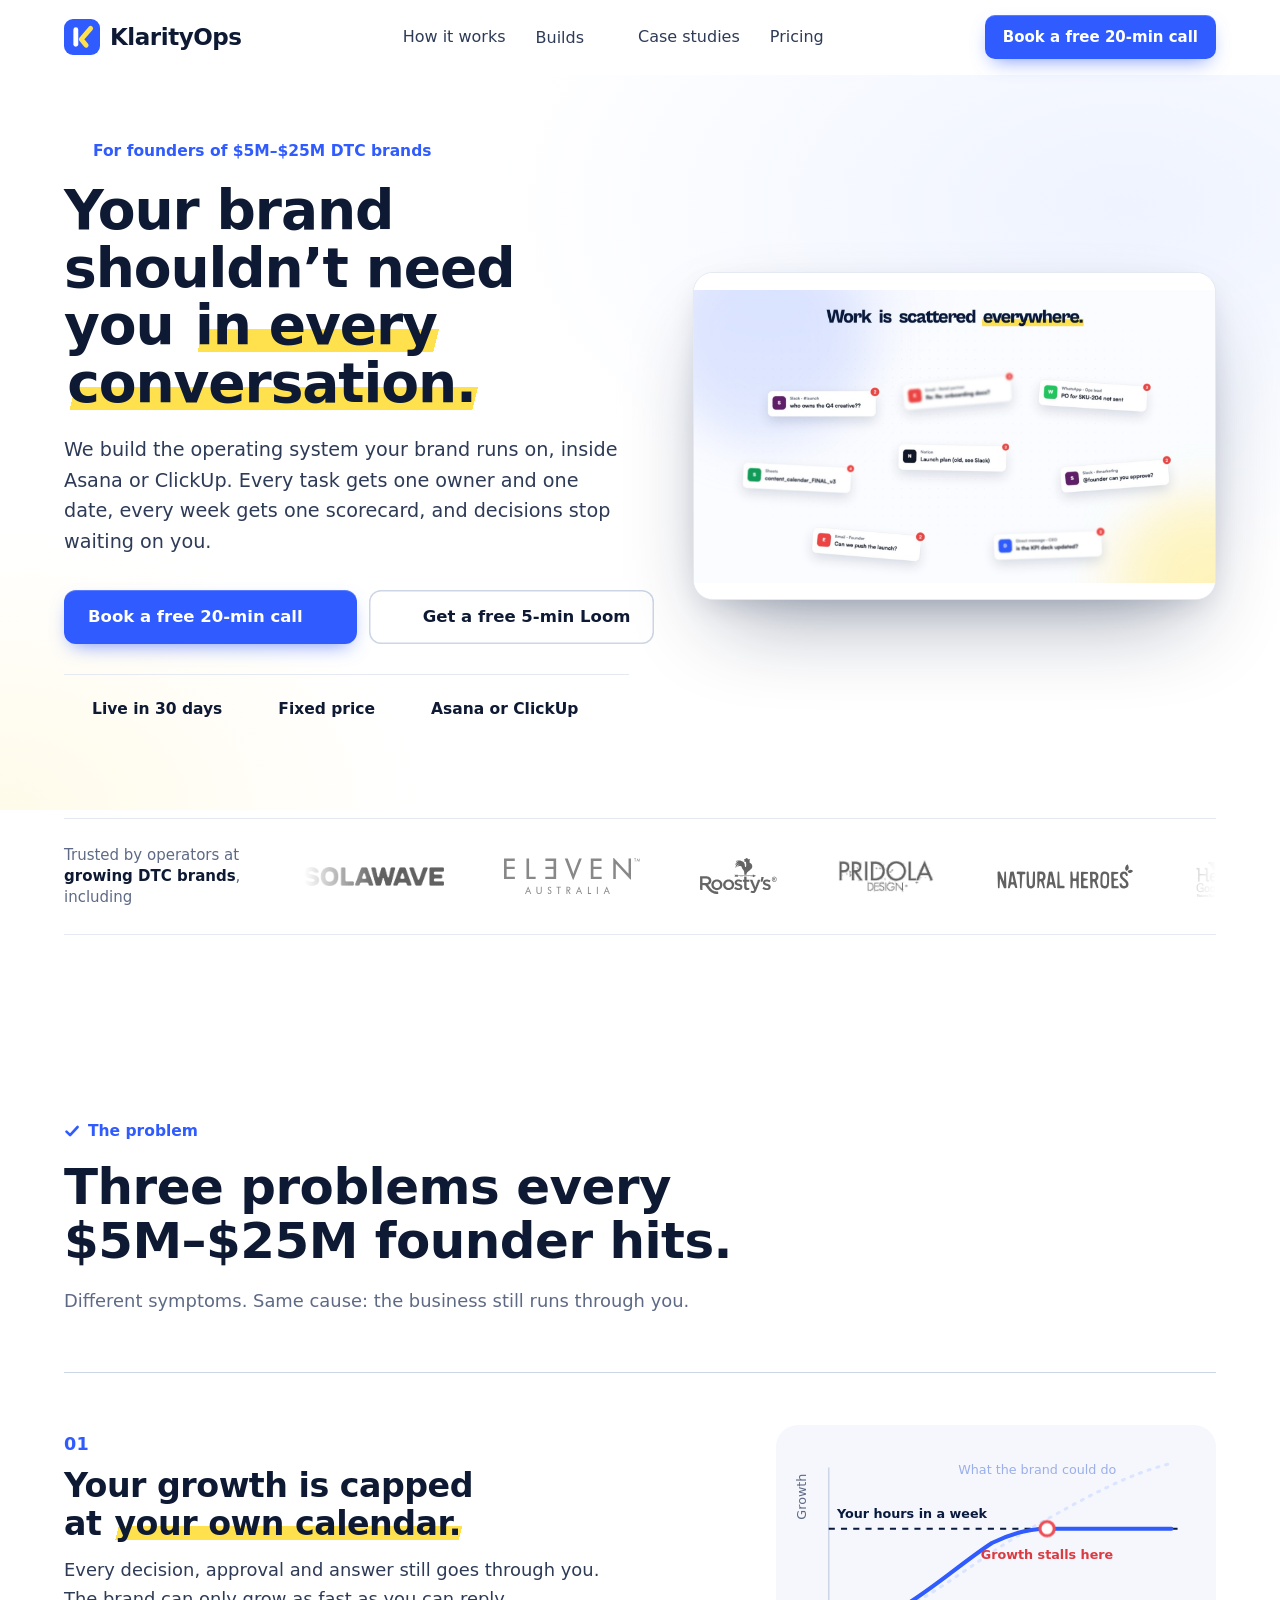
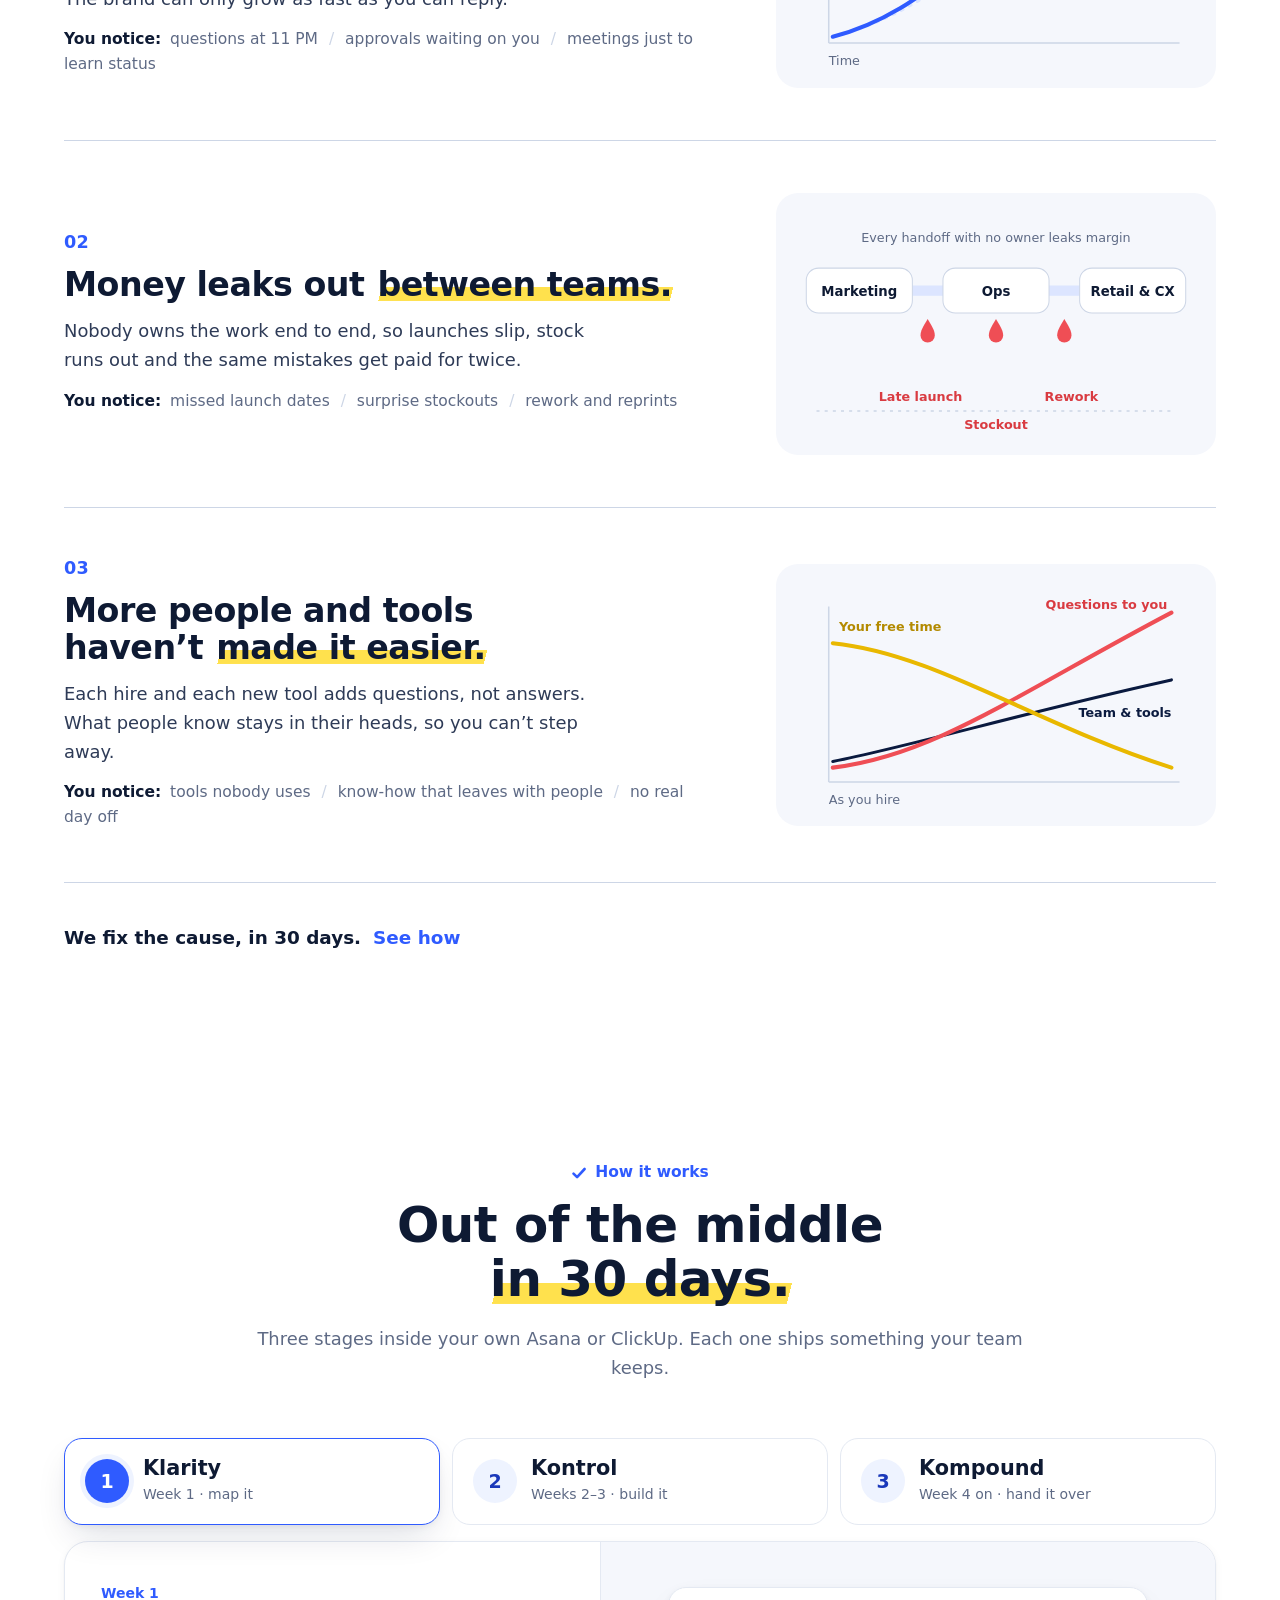
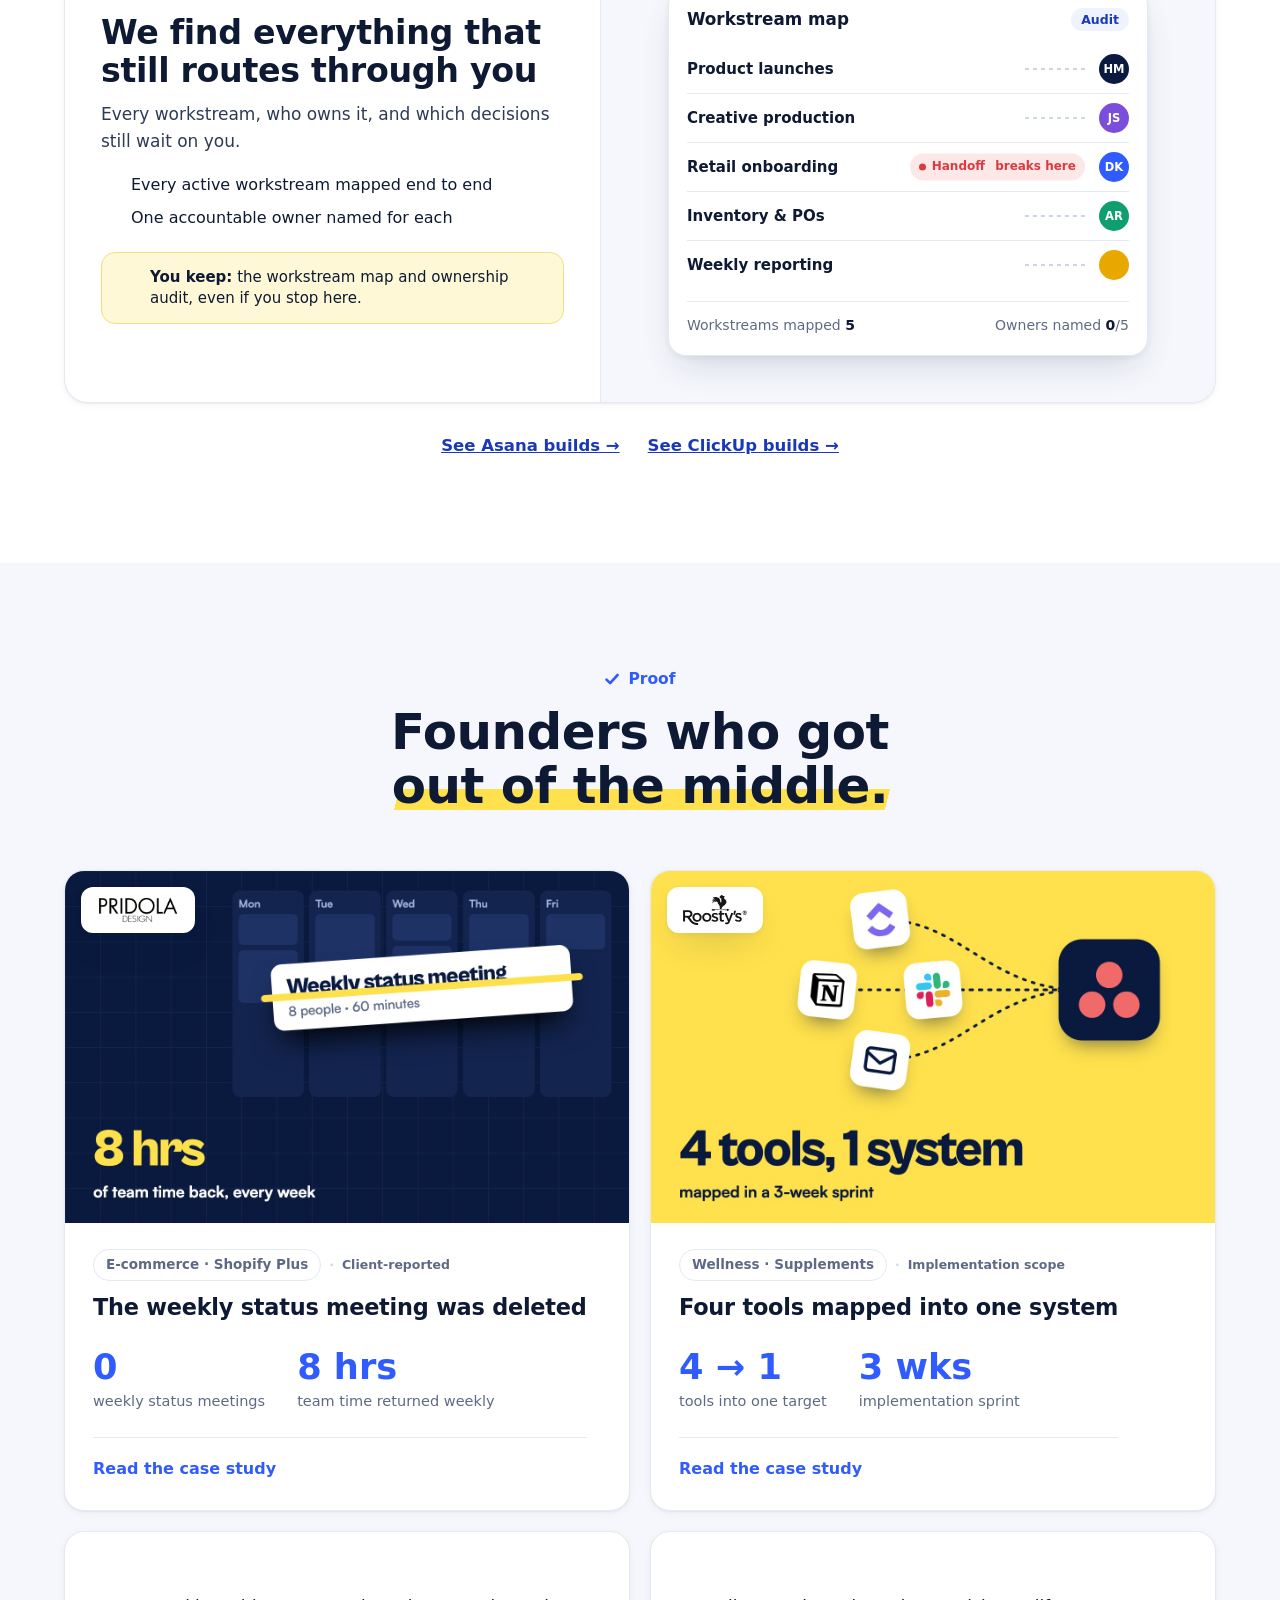
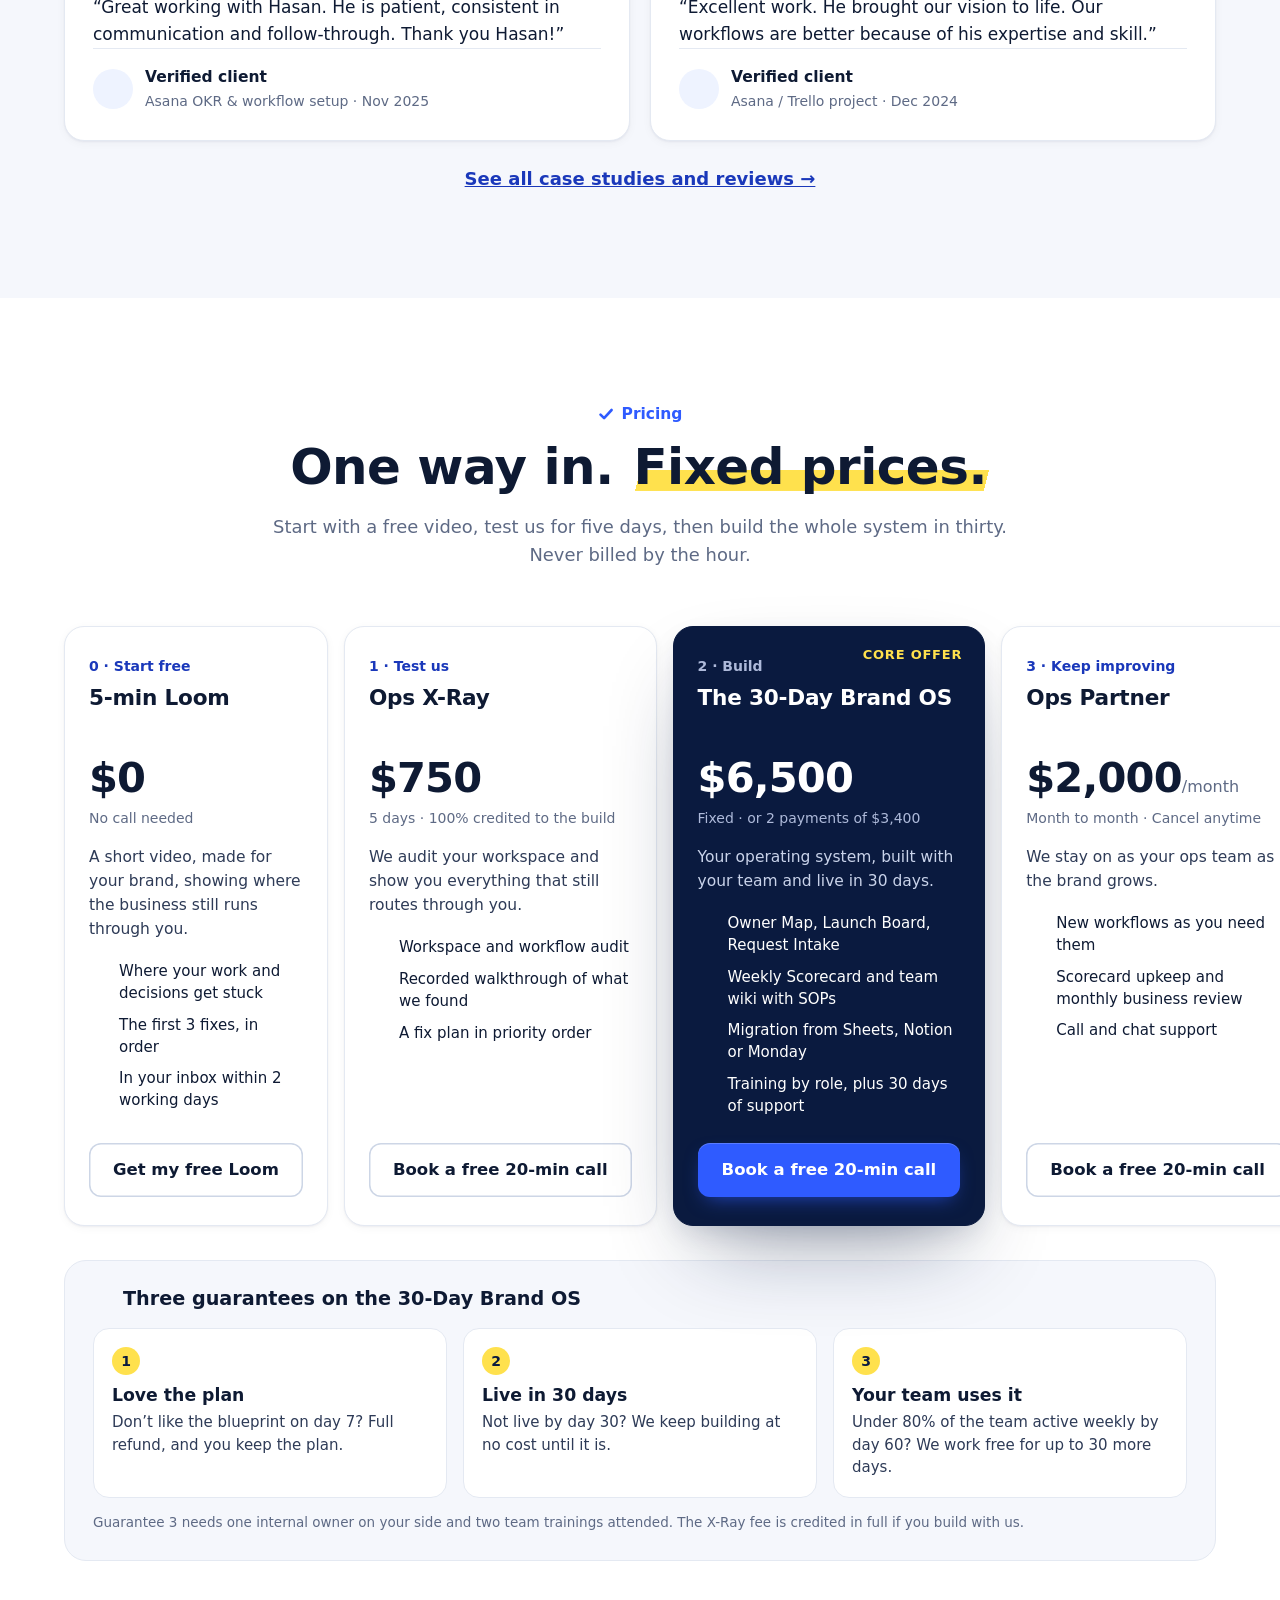
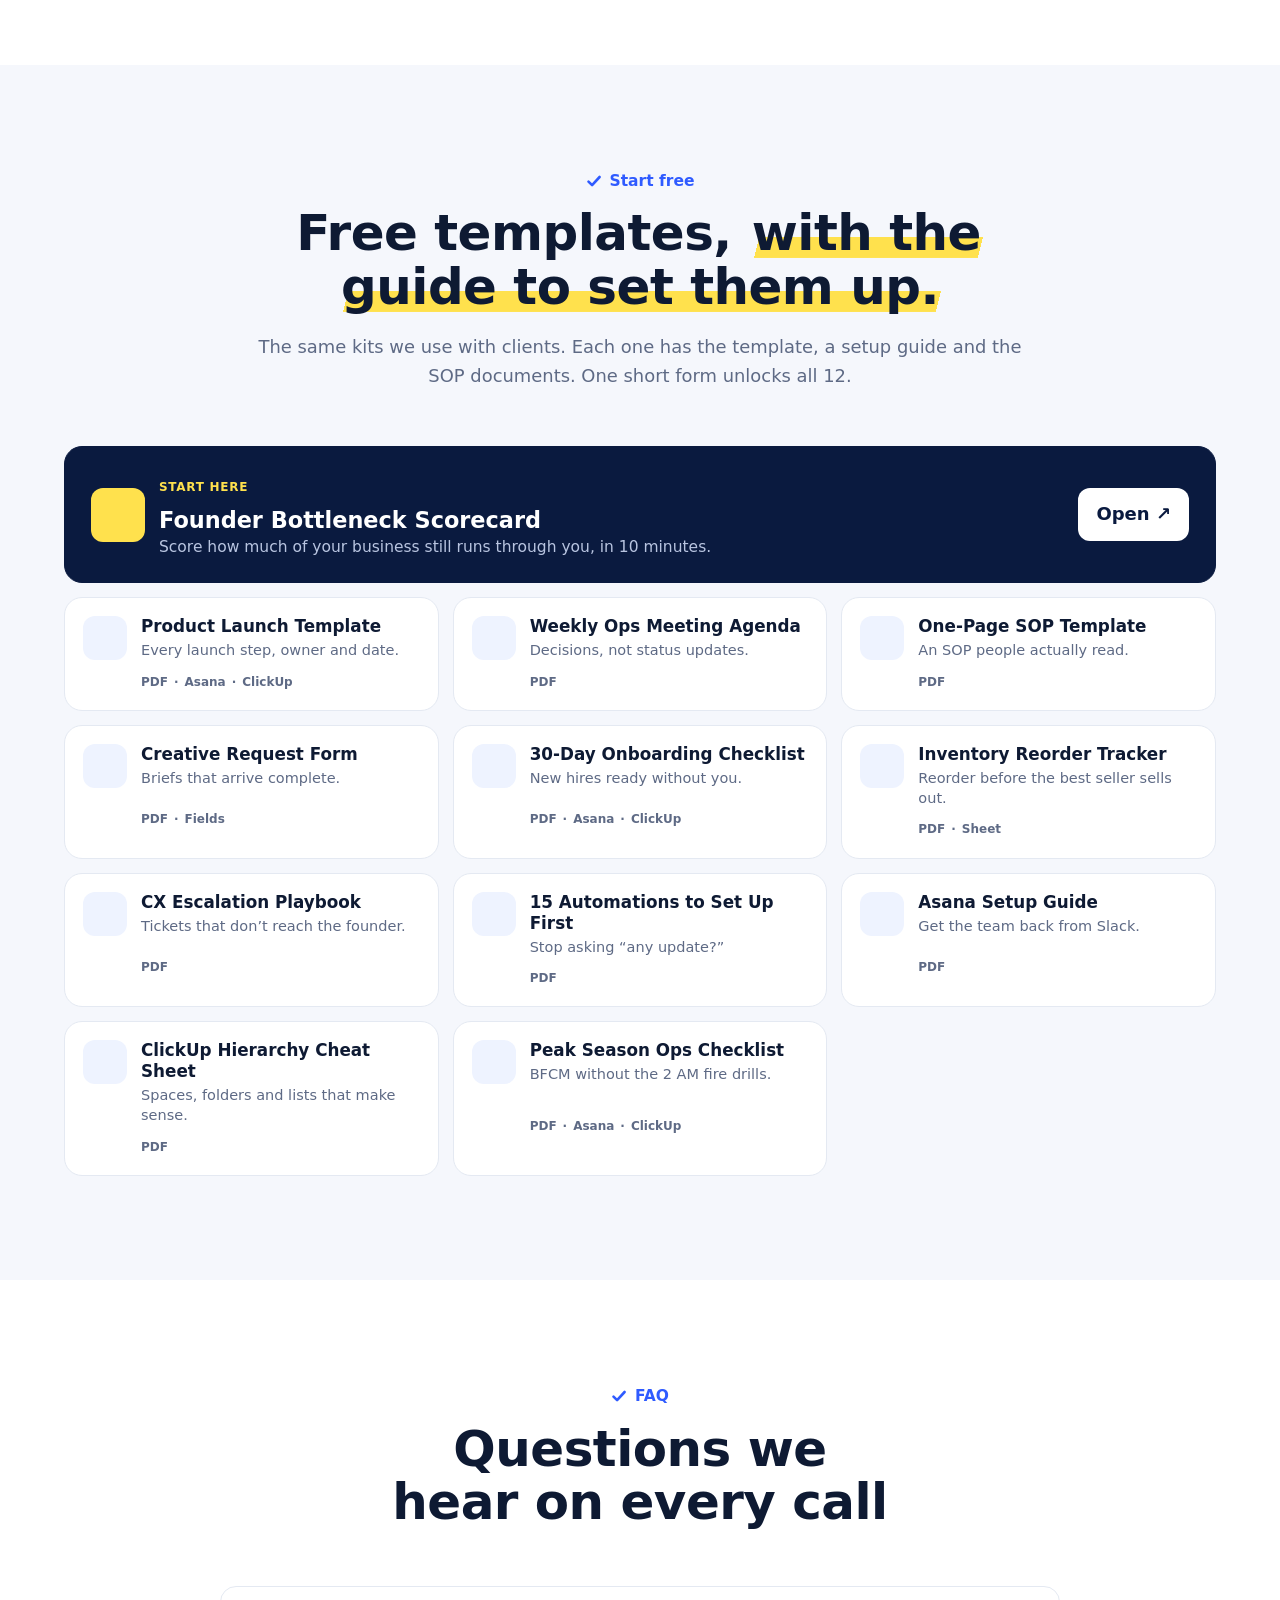
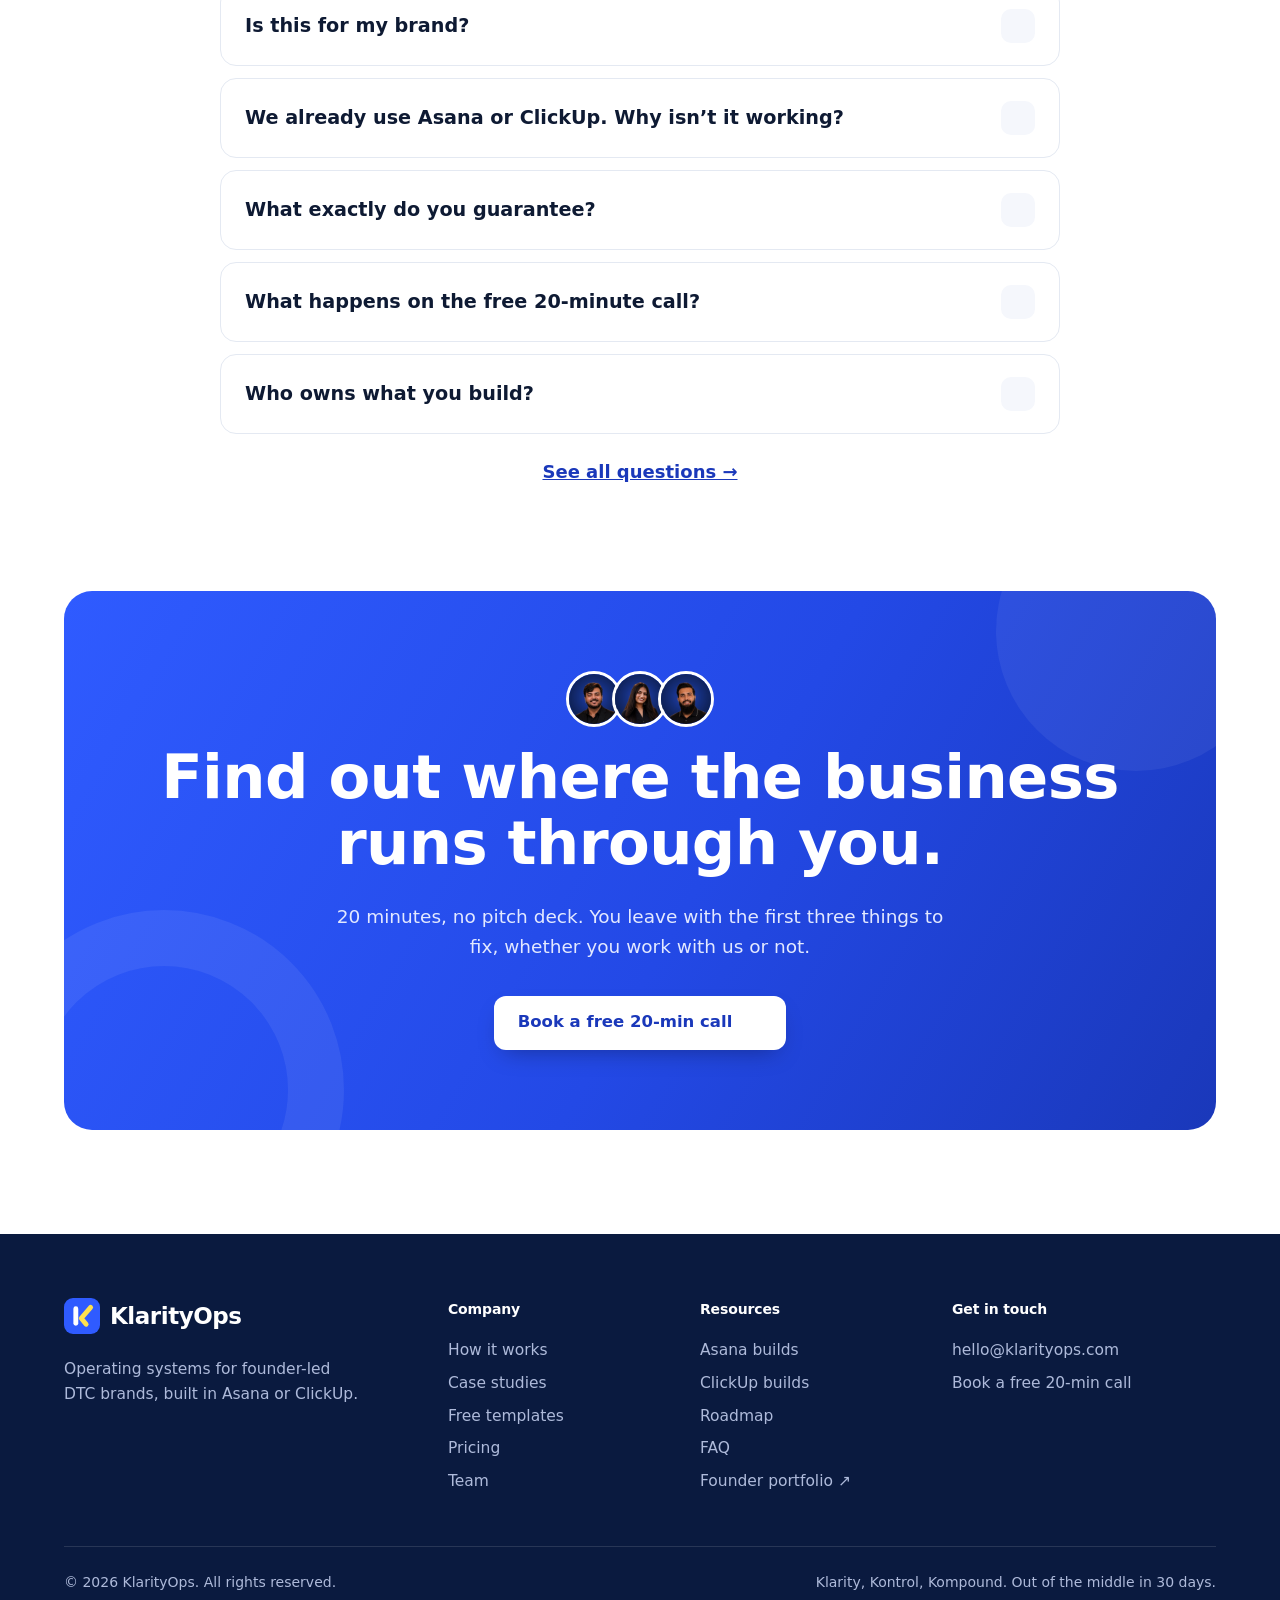
==== commit fb2e02a6: "Builds: live dashboard tabs and richer screens; one-step booking form; footer founder portfolio Co-A" ====
--- a/index.html
+++ b/index.html
@@ -567,7 +567,7 @@
             <div class="foot">
                 <div><a href="/" class="logo"><img src="assets/brand/klarityops-mark.svg" alt="" width="36" height="36"><span>KlarityOps</span></a><p>Operating systems for founder-led DTC brands, built in Asana or ClickUp.</p></div>
                 <div><h4>Company</h4><a href="/#system">How it works</a><a href="case-studies.html">Case studies</a><a href="/#free">Free templates</a><a href="/#engagement">Pricing</a><a href="team.html">Team</a></div>
-                <div><h4>Resources</h4><a href="asana.html">Asana builds</a><a href="clickup.html">ClickUp builds</a><a href="roadmap.html">Roadmap</a><a href="faq.html">FAQ</a><a href="https://hasan-ijaz-portfolio.vercel.app/" target="_blank" rel="noopener">Hasan’s portfolio ↗</a></div>
+                <div><h4>Resources</h4><a href="asana.html">Asana builds</a><a href="clickup.html">ClickUp builds</a><a href="roadmap.html">Roadmap</a><a href="faq.html">FAQ</a><a href="https://hasan-ijaz-portfolio.vercel.app/" target="_blank" rel="noopener">Founder portfolio ↗</a></div>
                 <div><h4>Get in touch</h4><a href="mailto:hello@klarityops.com">hello@klarityops.com</a><a href="#book" onclick="openBookingModal('footer', 'Free 20-Min Fit Call'); return false;">Book a free 20-min call</a></div>
             </div>
             <div class="foot-bot"><span>© 2026 KlarityOps. All rights reserved.</span><span>Klarity, Kontrol, Kompound. Out of the middle in 30 days.</span></div>
@@ -634,27 +634,25 @@
             <div class="mp-head">
                 <div>
                     <span class="label"><i></i>Free 20-minute call</span>
-                    <h2 id="booking-modal-title">Tell us what’s breaking, then pick a time.</h2>
+                    <h2 id="booking-modal-title">Book your free call</h2>
+                    <p class="mp-sub">Four quick fields, then pick a time that suits you.</p>
                 </div>
                 <button type="button" class="x-btn" onclick="closeBookingModal()" aria-label="Close booking form"><i data-lucide="x"></i></button>
             </div>
             <div class="mp-body">
-                <div class="steps">
-                    <span class="step-pill active" data-step-pill="1">1. About you</span>
-                    <span class="step-pill" data-step-pill="2">2. Your company</span>
-                    <span class="step-pill" data-step-pill="3">3. What’s breaking</span>
-                </div>
-                <form id="klarity-intake" onsubmit="submitForm(event)">
+                <form id="klarity-intake" class="bk-form" onsubmit="submitForm(event)">
                     <input type="hidden" id="ctaSource" value="general_cta">
                     <input type="hidden" id="selectedOffer" value="Free 20-Min Fit Call">
                     <input type="hidden" id="originOffer" value="Free 20-Min Fit Call">
                     <input type="hidden" id="pageUrl">
                     <input type="hidden" id="pageTitle">
+                    <input type="hidden" id="team" value="">
+                    <input type="hidden" id="tools" value="">
 
                     <div class="form-step active" data-step="1">
                         <div class="fgrid">
                             <div class="fg full">
-                                <label for="selectedOfferDisplay">What are you interested in?</label>
+                                <label for="selectedOfferDisplay">I’m interested in</label>
                                 <select id="selectedOfferDisplay" onchange="handleOfferChange(this.value)">
                                     <option selected>Free 20-Min Fit Call</option>
                                     <option>Free 5-Min Loom</option>
@@ -663,10 +661,6 @@
                                     <option>Ops Partner</option>
                                 </select>
                             </div>
-                            <div class="fg full">
-                                <label for="brand">Business / brand name</label>
-                                <input type="text" id="brand" required placeholder="Your company" autocomplete="organization">
-                            </div>
                             <div class="fg">
                                 <label for="name">Full name</label>
                                 <input type="text" id="name" required placeholder="Jane Doe" autocomplete="name">
@@ -675,13 +669,12 @@
                                 <label for="email">Work email</label>
                                 <input type="email" id="email" required placeholder="jane@brand.com" autocomplete="email">
                             </div>
-                        </div>
-                    </div>
-
-                    <div class="form-step" data-step="2">
-                        <div class="fgrid">
                             <div class="fg">
-                                <label for="rev">Current monthly revenue</label>
+                                <label for="brand">Brand</label>
+                                <input type="text" id="brand" required placeholder="Your brand" autocomplete="organization">
+                            </div>
+                            <div class="fg">
+                                <label for="rev">Monthly revenue</label>
                                 <select id="rev" required>
                                     <option value="">Select range…</option>
                                     <option>Under $400k</option>
@@ -691,27 +684,10 @@
                                     <option>$10M+</option>
                                 </select>
                             </div>
-                            <div class="fg">
-                                <label for="team">Team size</label>
-                                <select id="team" required>
-                                    <option value="">Select size…</option>
-                                    <option>Under 15 people</option>
-                                    <option>15-30 people</option>
-                                    <option>30-75 people</option>
-                                    <option>75+ people</option>
-                                </select>
-                            </div>
                             <div class="fg full">
-                                <label for="tools">Current tool stack</label>
-                                <input type="text" id="tools" required placeholder="Asana, Slack, Notion, ClickUp…" autocomplete="off">
-                            </div>
-                        </div>
-                    </div>
-
-                    <div class="form-step" data-step="3">
-                        <div class="fg">
-                            <label for="pain">What still lands on you?</label>
-                            <textarea id="pain" required placeholder="e.g. Every approval still comes to me, launches keep slipping, and nobody uses our Asana…"></textarea>
+                                <label for="pain">What still lands on you? <span class="opt">Optional</span></label>
+                                <textarea id="pain" rows="2" placeholder="e.g. Every approval still comes to me and launches keep slipping."></textarea>
+                            </div>
                         </div>
                     </div>
 
@@ -719,10 +695,10 @@
                         <button type="button" id="stepBackBtn" onclick="prevFormStep()" class="btn btn-ghost hidden"><i data-lucide="arrow-left"></i>Back</button>
                         <div class="right">
                             <button type="button" id="stepNextBtn" onclick="nextFormStep()" class="btn">Continue <i data-lucide="arrow-right"></i></button>
-                            <button type="submit" id="submitBtn" class="btn hidden">Submit &amp; pick a time</button>
-                        </div>
-                    </div>
-                    <p class="form-note"><i data-lucide="lock"></i>Takes about a minute. Next, you’ll choose a time on our calendar.</p>
+                            <button type="submit" id="submitBtn" class="btn btn-block">Continue to pick a time <i data-lucide="arrow-right"></i></button>
+                        </div>
+                    </div>
+                    <p class="form-note"><i data-lucide="lock"></i>30 seconds. Next you pick a time. We never share your details.</p>
                 </form>
             </div>
         </div>
--- a/assets/css/site.css
+++ b/assets/css/site.css
@@ -1429,3 +1429,79 @@
 @keyframes ppDrip { 0% { transform: translateY(0); opacity: 0; } 15% { opacity: 1; } 80% { opacity: 1; } 100% { transform: translateY(70px); opacity: 0; } }
 @media (max-width: 900px) { .pp-row { grid-template-columns: 1fr; gap: 24px; padding: 40px 0; } }
 @media (prefers-reduced-motion: reduce) { .pp-viz .ln { stroke-dashoffset: 0; animation: none !important; } .pp-viz .hit { opacity: 1; } .pp-viz .leak { animation: none !important; } }
+
+/* =========================================================
+   v5.6 mobile pass
+   ========================================================= */
+@media (max-width: 760px) {
+    /* Hero: eyebrow, headline, text, buttons, facts, film */
+    .hero .eyebrow-i { order: 1; justify-content: center; font-size: 14px; }
+    .hero h1 { order: 2; font-size: 2.35rem; line-height: 1.08; }
+    .hero .lead { order: 3; font-size: 1.04rem; }
+    .hero-ctas { order: 4; flex-direction: column; flex-wrap: nowrap; gap: 10px; }
+    .hero .facts { order: 5; justify-content: center; margin-top: 22px; padding-top: 18px; gap: 8px 18px; }
+    .hero-visual { order: 6; margin-top: 28px; }
+
+    /* Pain points: tighter rows, readable diagram labels */
+    .pp-list { margin-top: 32px; }
+    .pp-row { padding: 32px 0; gap: 20px; }
+    .pp-row h3 { font-size: 1.6rem; }
+    .pp-b p { font-size: 1.02rem; }
+    .pp-see { font-size: 14.5px !important; }
+    .pp-viz { padding: 12px 8px 4px; border-radius: 18px; }
+    .pp-viz text { font-size: 15px; }
+    .pp-viz .node text { font-size: 15px; }
+    .pp-close { margin-top: 28px; font-size: 1.05rem; }
+
+    /* How it works: keep the visual and the headline, drop the long lists */
+    #system .flow-panel .checks { display: none; }
+    #system .flow-panel .getchip { margin-top: 14px; font-size: 14px; padding: 12px 14px; }
+    #system .fp-body > p { font-size: 15.5px; }
+
+    /* Case cards: plain tags */
+    .ccase-meta .tag { background: none; border: 0; padding: 0; border-radius: 0; }
+    .ccase-meta { gap: 4px 8px; }
+
+    /* Free kits: compact list rows */
+    .kits { gap: 8px; }
+    .kit { padding: 14px; gap: 2px 12px; border-radius: 14px; align-items: center; }
+    .kit .kit-ic { width: 38px; height: 38px; border-radius: 10px; grid-row: span 1; }
+    .kit .kit-t span { display: none; }
+    .kit .kit-t b { font-size: 1rem; }
+    .kit .kit-f { grid-column: 2; margin-top: 2px; }
+    .kit-feat { padding: 20px; }
+    .kit-feat .kit-t span { display: block; }
+    .kit-feat .kit-ic { width: 46px; height: 46px; }
+
+    /* Section rhythm */
+    .sec { padding: 64px 0; }
+    .sec-head { margin-bottom: 32px; }
+}
+@media (max-width: 380px) { .hero h1 { font-size: 2.1rem; } .pp-row h3 { font-size: 1.45rem; } }
+@media (max-width: 760px) { .hero-grid { gap: 0; } .hero { padding-bottom: 40px; } }
+/* chips everywhere: icon + text, no pill */
+.chip { background: none; border: 0; box-shadow: none; padding: 0; border-radius: 0; font-weight: 700; color: var(--ink); }
+.chip .asana { background: none; width: 22px; height: 22px; }
+@media (max-width: 760px) {
+    .phero .wrap { display: flex; flex-direction: column; align-items: center; }
+    .phero .chip { order: 1; }
+    .phero h1 { order: 2; }
+    .phero .lead { order: 3; }
+    .phero .hero-ctas { order: 4; width: 100%; }
+    .phero .trust-row { order: 5; margin-top: 28px; padding-top: 20px; border-top: 1px solid var(--line); display: grid; gap: 10px; justify-items: start; text-align: left; width: 100%; }
+}
+
+/* v5.7 booking form: one step, cleaner */
+#booking-modal .modal-panel{max-width:560px}
+#booking-modal .mp-sub{margin-top:6px;color:var(--muted,#5E6A85);font-size:15px}
+.bk-form .fgrid{gap:14px 14px}
+.bk-form label{font-size:13px;font-weight:600;letter-spacing:.01em;margin-bottom:6px;display:flex;justify-content:space-between}
+.bk-form .opt{font-weight:500;color:#8A95AE}
+.bk-form input,.bk-form select,.bk-form textarea{height:46px;border-radius:10px}
+.bk-form textarea{height:auto;min-height:72px;resize:vertical}
+.bk-form .form-actions{margin-top:18px;display:block}
+.bk-form .form-actions .right{display:block}
+.bk-form #submitBtn{width:100%;justify-content:center}
+.bk-form #stepNextBtn,.bk-form #stepBackBtn{display:none!important}
+@media (max-width:560px){.bk-form .fgrid{grid-template-columns:1fr}}
+.bk-form select{padding-top:0;padding-bottom:0;line-height:44px}
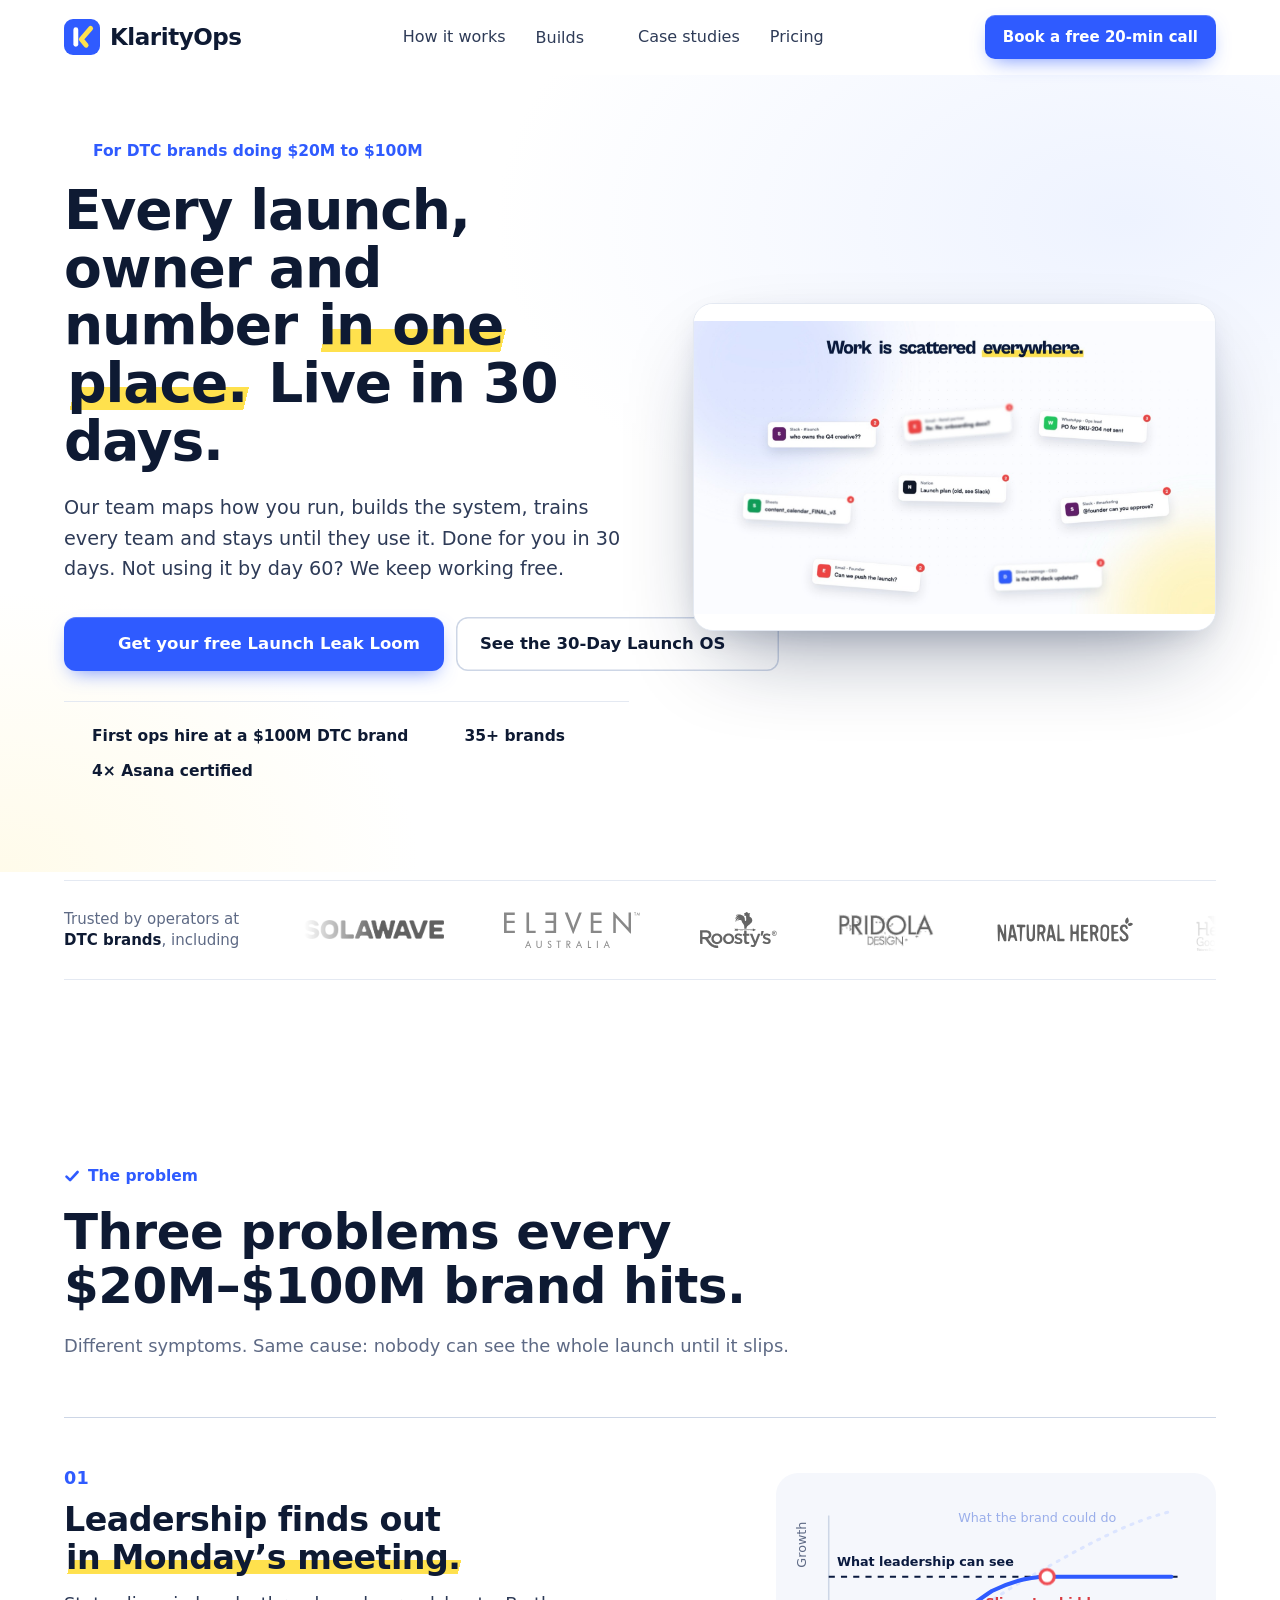
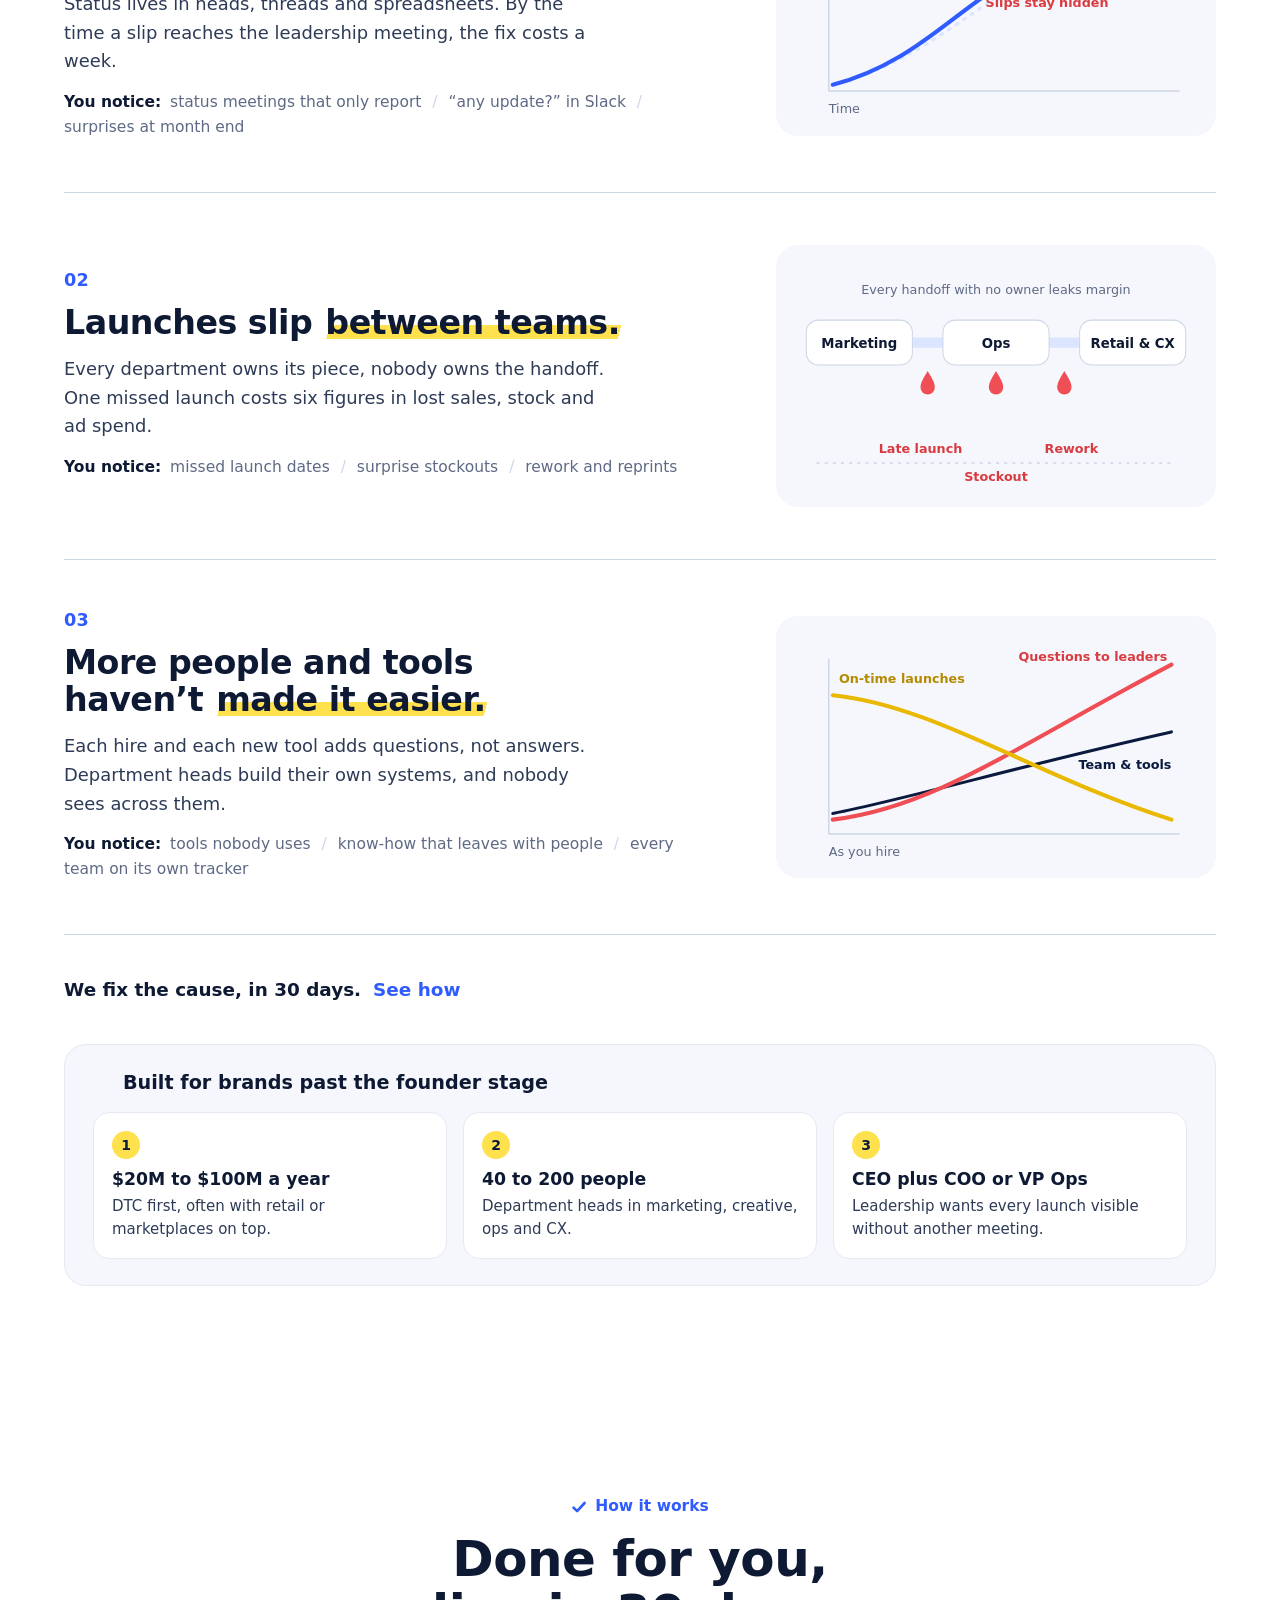
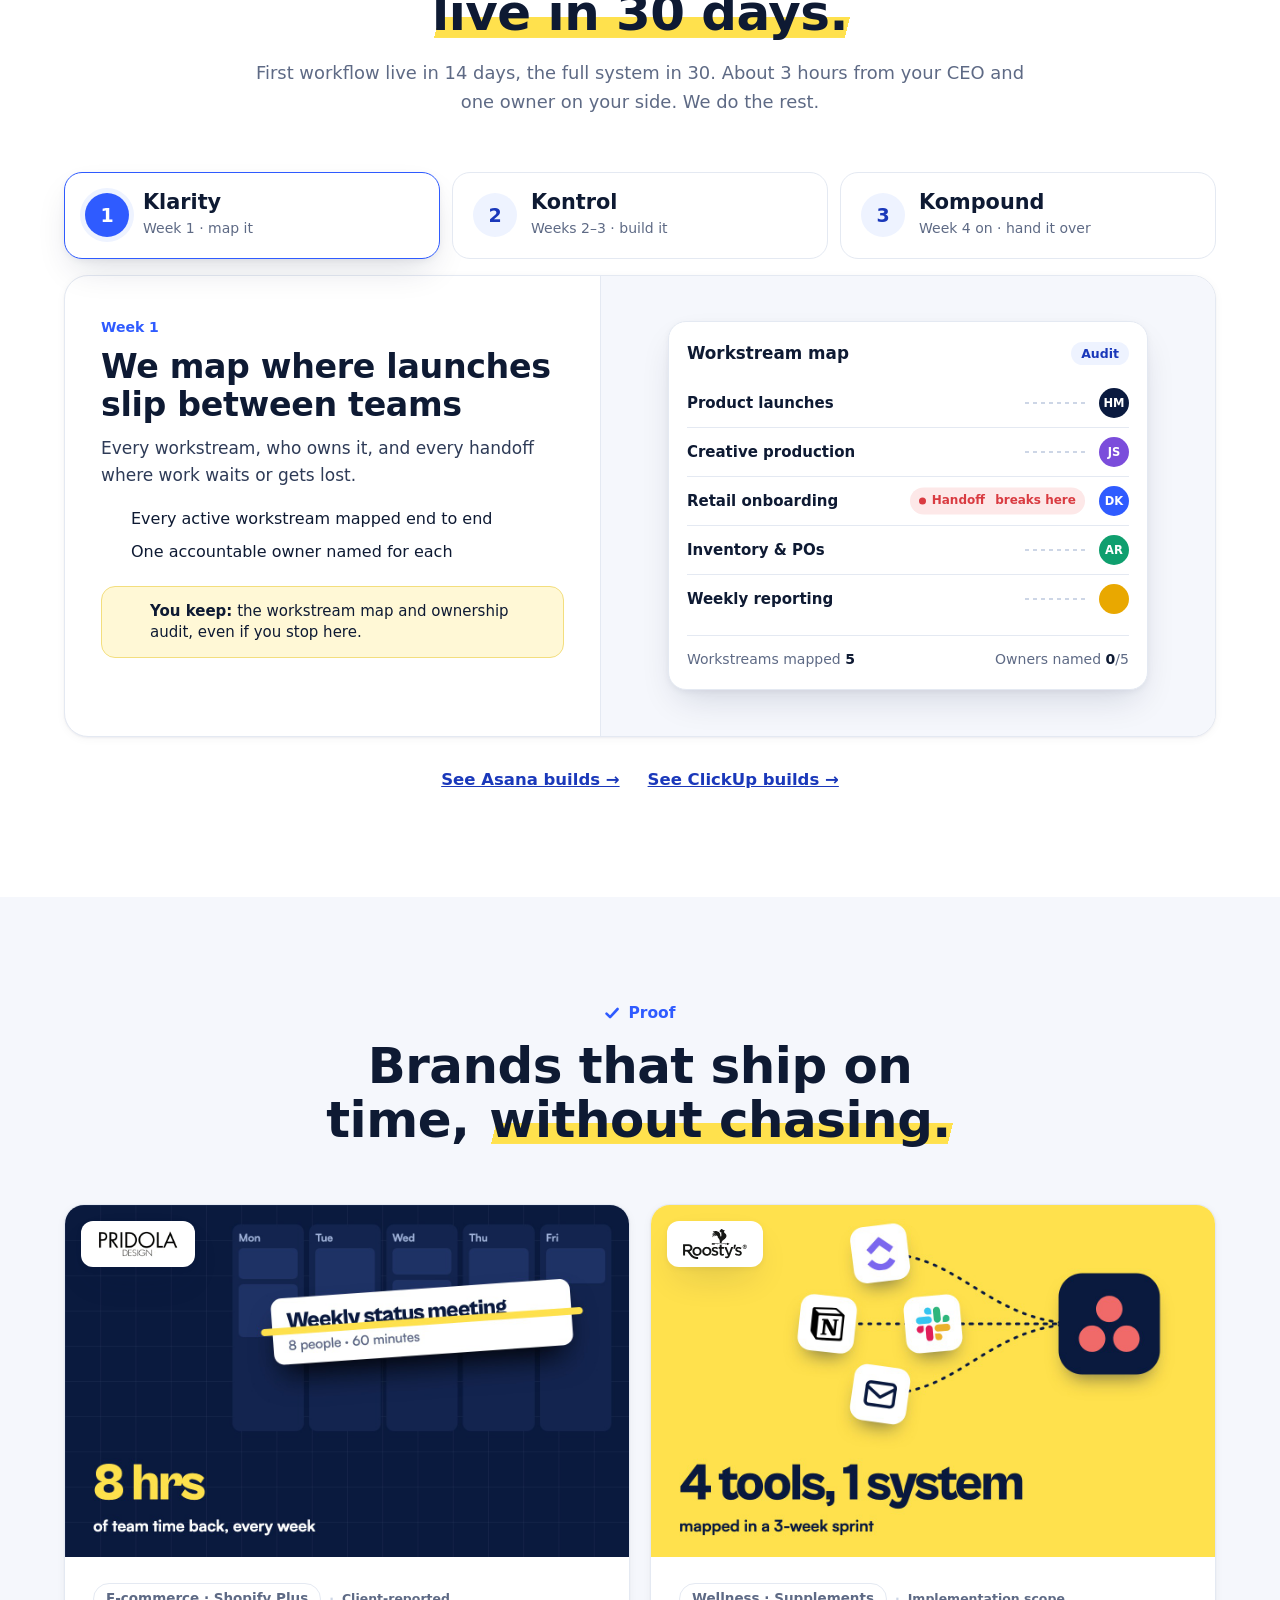
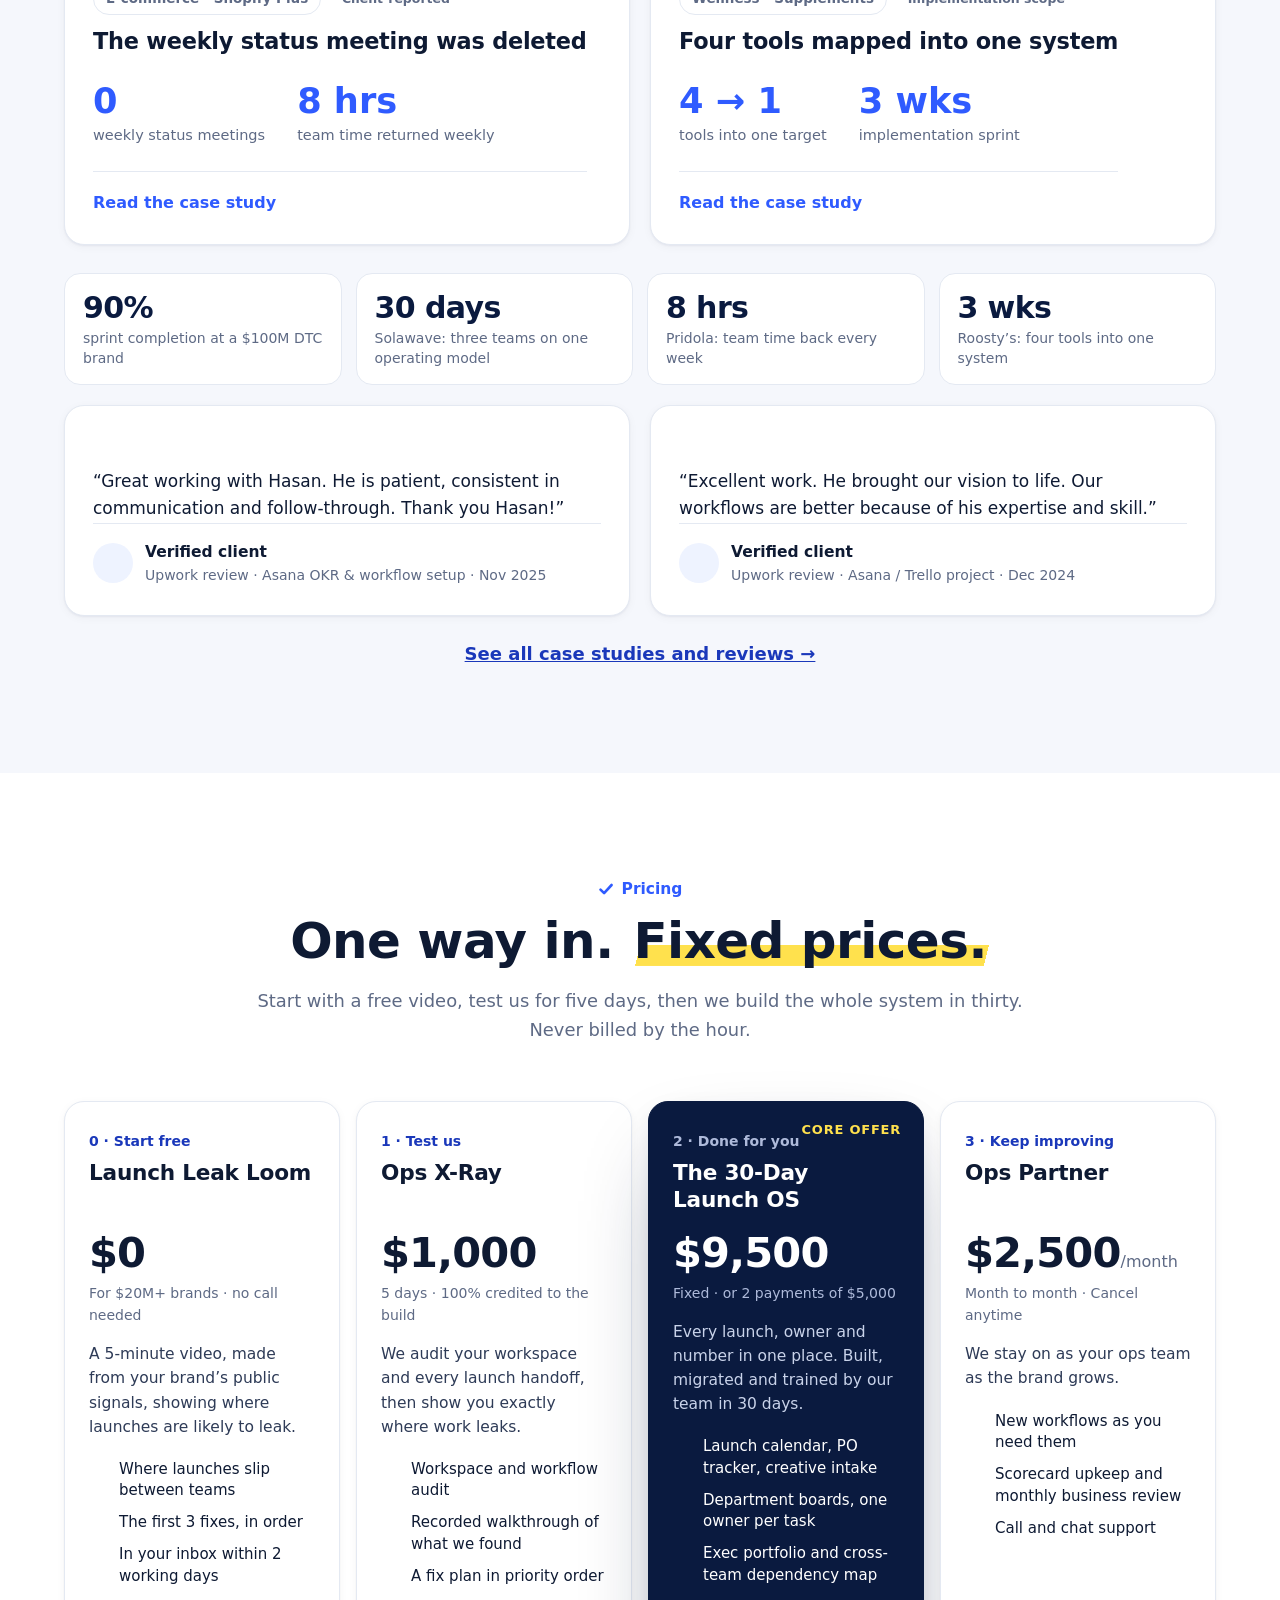
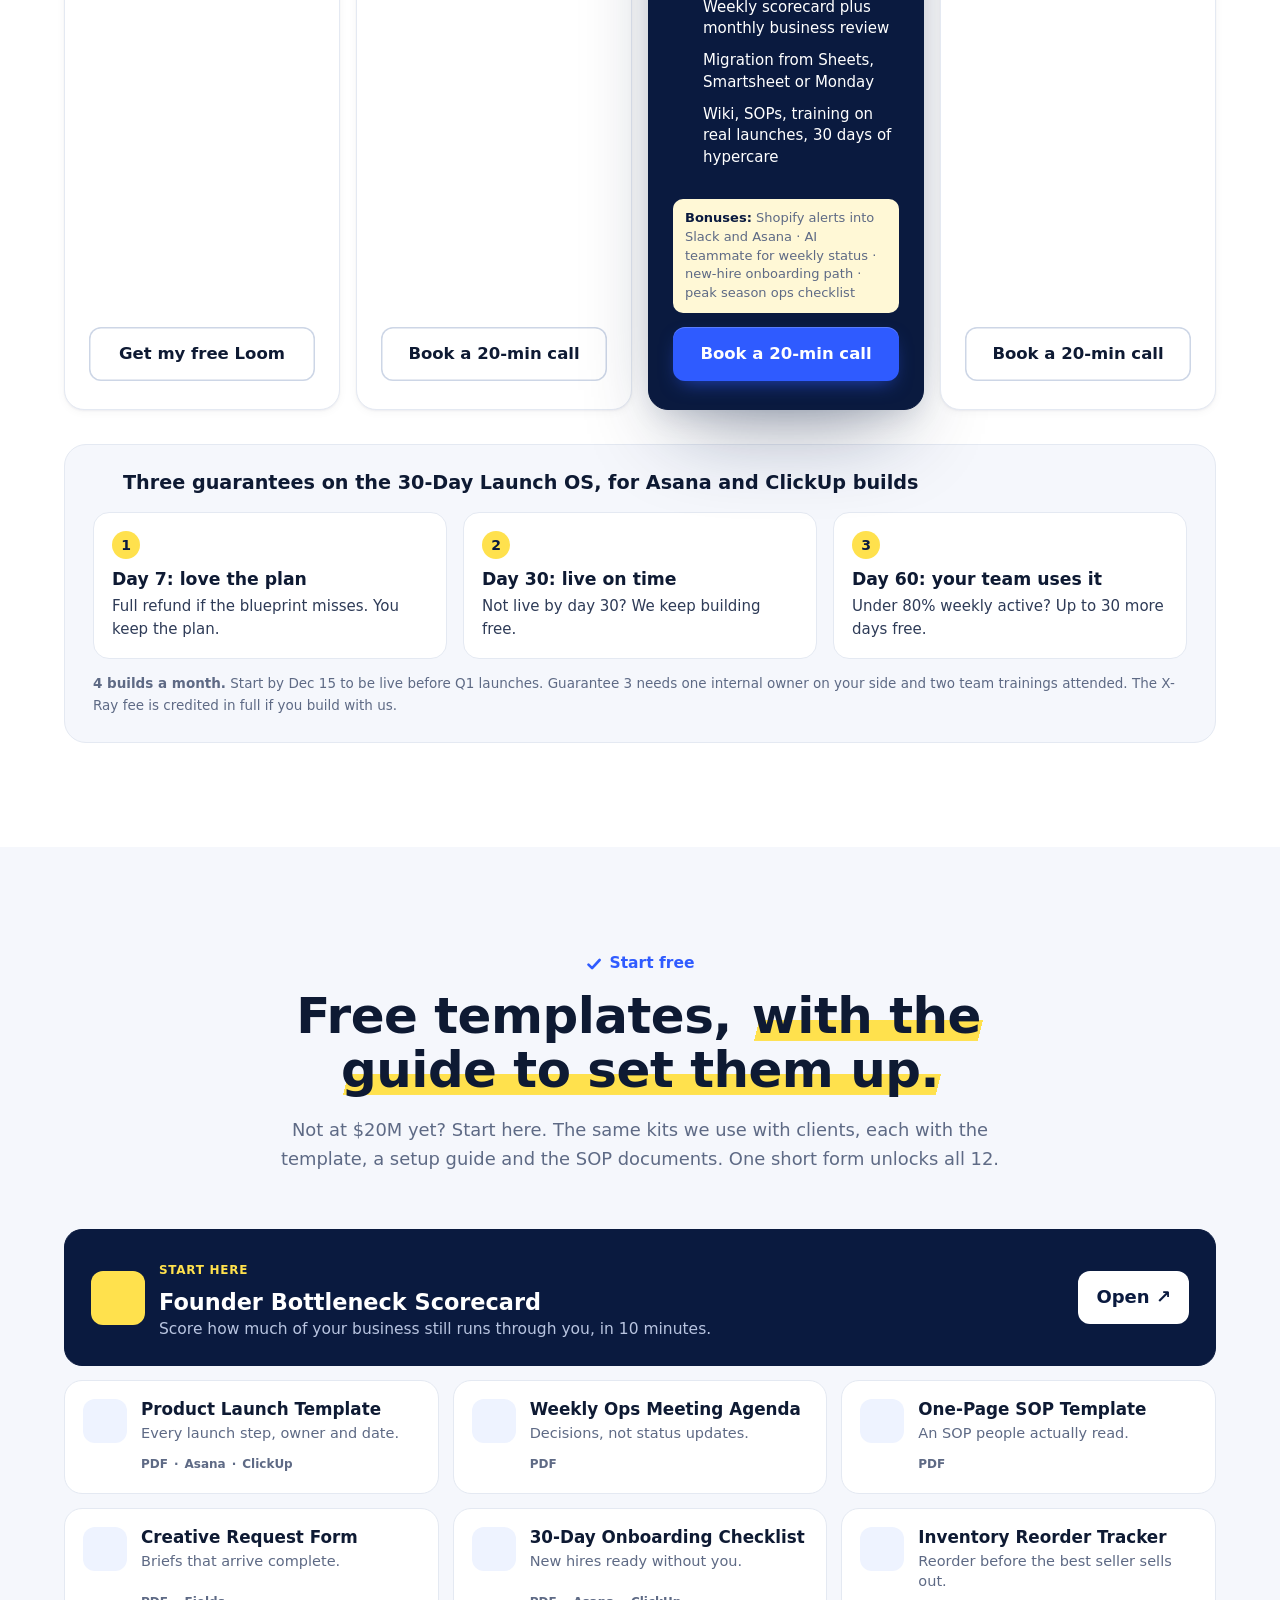
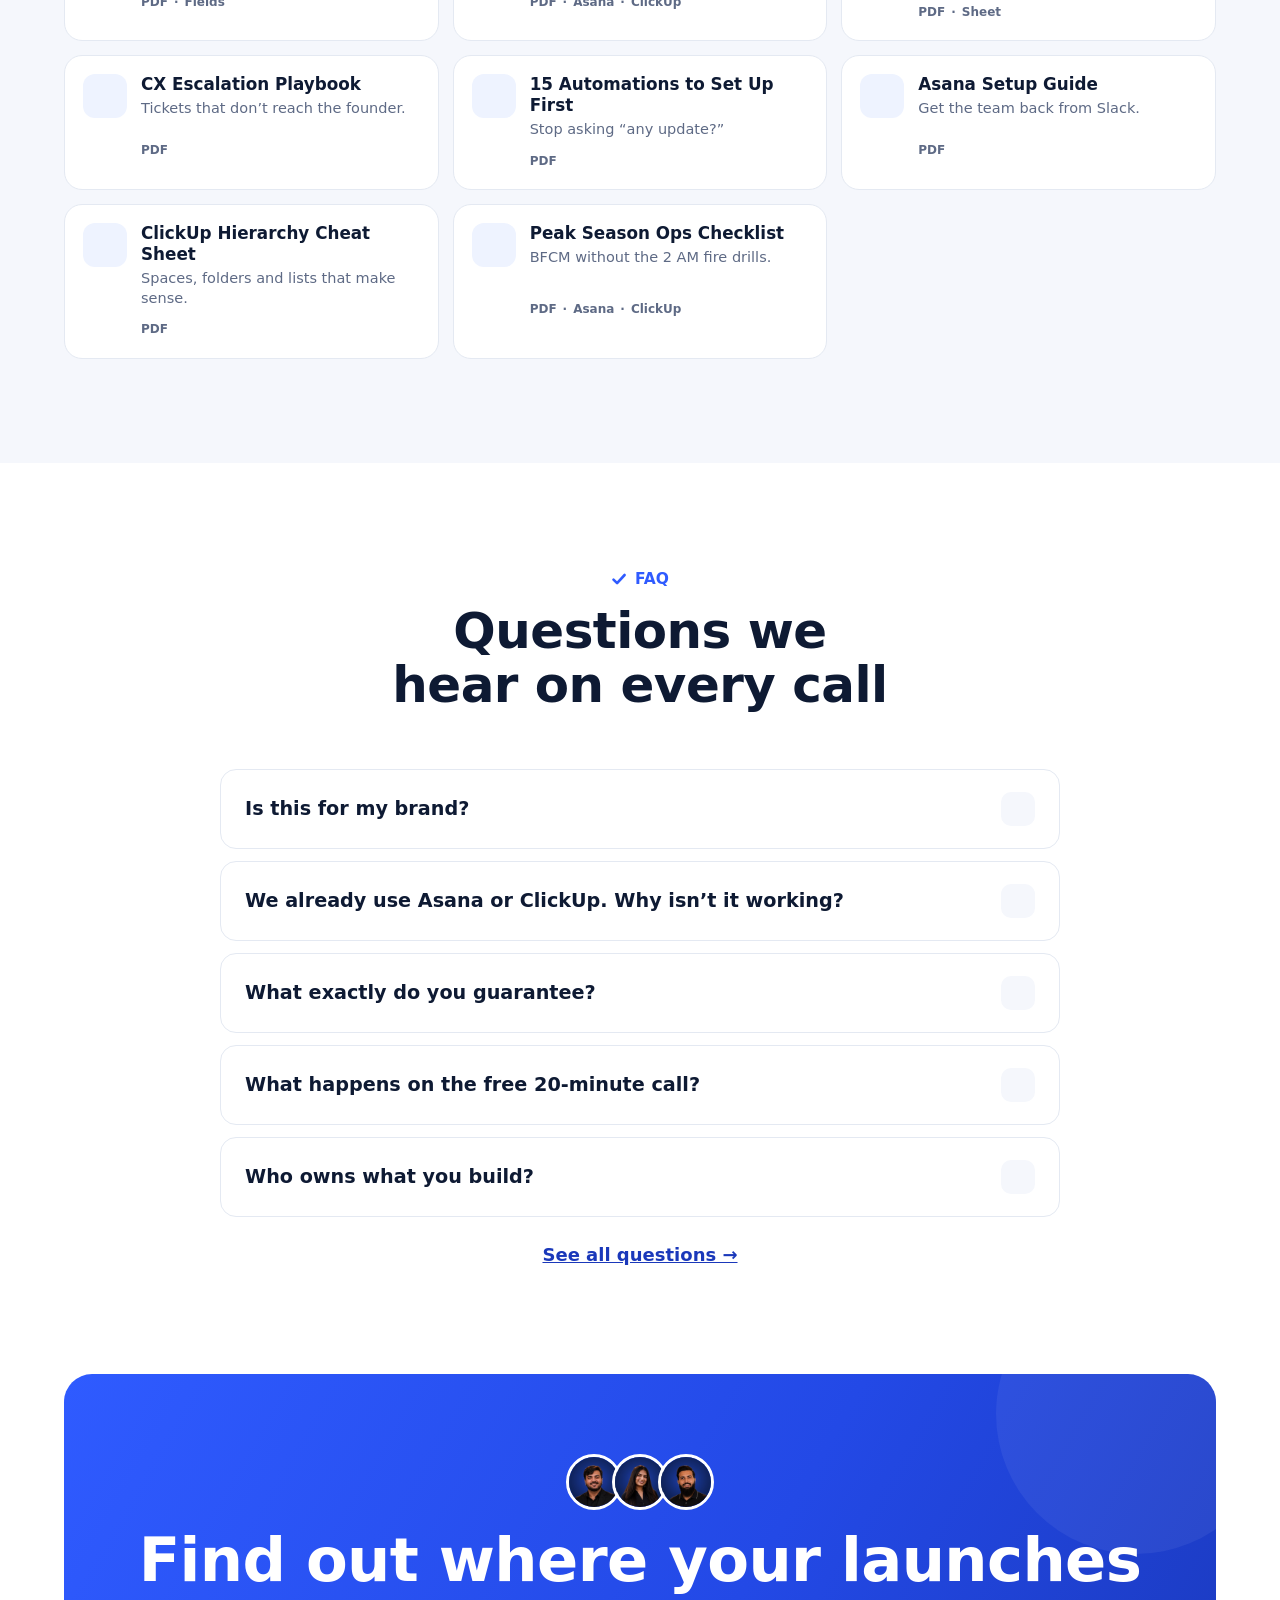
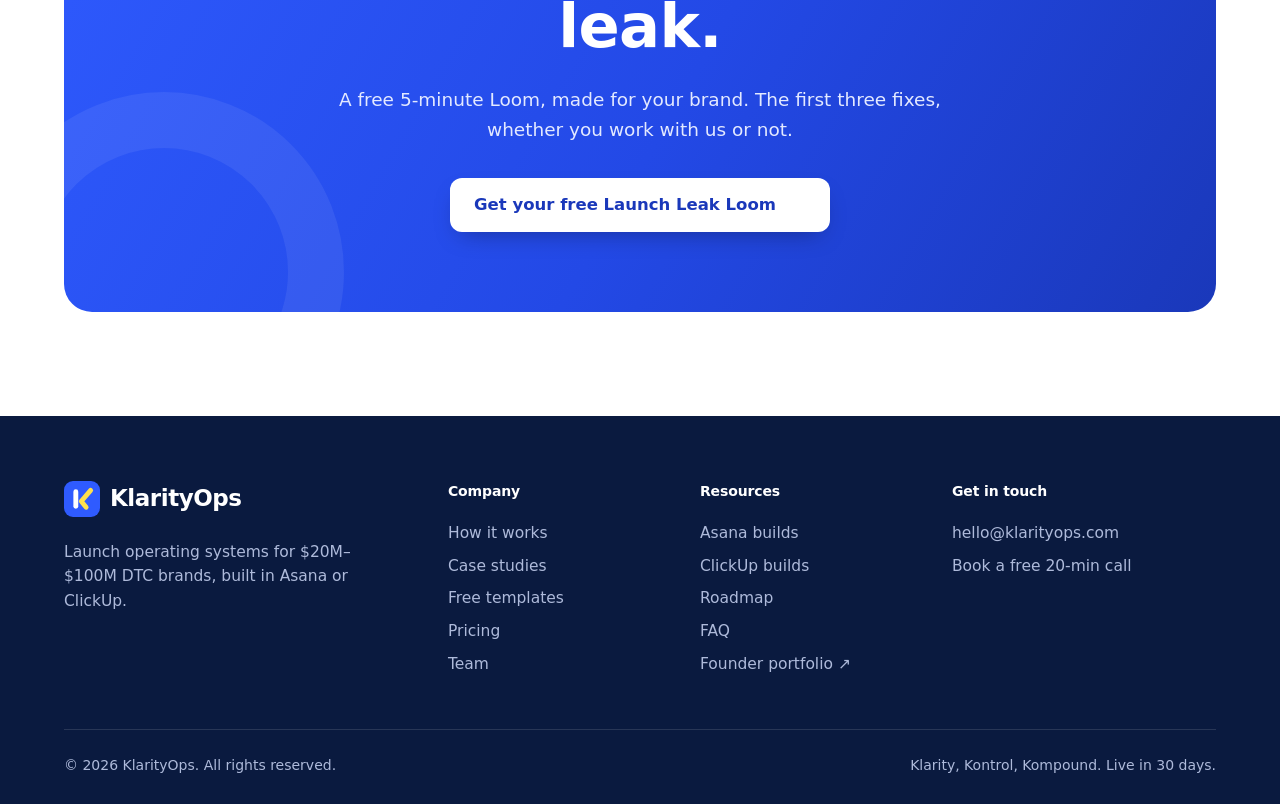
==== commit d7d1242c: "Move upmarket to $20M-$100M DTC brands: new hero, fit section, Launch OS pricing, guarantees, proof " ====
--- a/index.html
+++ b/index.html
@@ -81,8 +81,8 @@
         }
     </script>
 
-    <title>Operating Systems for $5M–$25M DTC Brands | KlarityOps</title>
-    <meta name="description" content="Your brand shouldn't need you in every conversation. KlarityOps builds the operating system $5M–$25M DTC brands run on, in Asana or ClickUp, live in 30 days.">
+    <title>Launch Operating Systems for $20M–$100M DTC Brands | KlarityOps</title>
+    <meta name="description" content="Every launch, owner and number in one place. KlarityOps gets $20M–$100M DTC brands shipping every launch on time. Done for you in 30 days, in Asana or ClickUp.">
     <link rel="icon" type="image/svg+xml" href="/favicon.svg">
     <link rel="icon" type="image/png" sizes="192x192" href="/favicon-192x192.png">
     <link rel="icon" href="/favicon.ico" sizes="any">
@@ -93,15 +93,15 @@
     <link rel="canonical" href="https://klarityops.com/">
     <meta property="og:type" content="website">
     <meta property="og:site_name" content="KlarityOps">
-    <meta property="og:title" content="KlarityOps · Your brand shouldn't need you in every conversation">
-    <meta property="og:description" content="Your brand shouldn't need you in every conversation. KlarityOps builds the operating system $5M–$25M DTC brands run on, in Asana or ClickUp, live in 30 days.">
+    <meta property="og:title" content="KlarityOps · Every launch, owner and number in one place">
+    <meta property="og:description" content="Every launch, owner and number in one place. KlarityOps gets $20M–$100M DTC brands shipping every launch on time. Done for you in 30 days, in Asana or ClickUp.">
     <meta property="og:url" content="https://klarityops.com/">
     <meta property="og:image" content="https://klarityops.com/og-image.jpg">
     <meta property="og:image:width" content="1200">
     <meta property="og:image:height" content="630">
     <meta name="twitter:card" content="summary_large_image">
-    <meta name="twitter:title" content="KlarityOps · Your brand shouldn't need you in every conversation">
-    <meta name="twitter:description" content="Your brand shouldn't need you in every conversation. KlarityOps builds the operating system $5M–$25M DTC brands run on, in Asana or ClickUp, live in 30 days.">
+    <meta name="twitter:title" content="KlarityOps · Every launch, owner and number in one place">
+    <meta name="twitter:description" content="Every launch, owner and number in one place. KlarityOps gets $20M–$100M DTC brands shipping every launch on time. Done for you in 30 days, in Asana or ClickUp.">
     <meta name="twitter:image" content="https://klarityops.com/og-image.jpg">
 
     <script type="application/ld+json">
@@ -128,7 +128,7 @@
      "name": "Is this for my brand?",
      "acceptedAnswer": {
       "@type": "Answer",
-      "text": "It fits best if you run a DTC brand doing roughly $5M to $25M a year, with a team of about 8 to 50 people, and you’re still the person most questions and approvals go to. It’s not a fit if you’re a solo founder, or if you want hourly help on one task. We’ll say so on the call."
+      "text": "It fits best if you run a DTC brand doing $20M to $100M a year, with 40 to 200 people and department heads, and leadership wants every launch visible without another status meeting. Under $20M, start with our free kits. Not a fit if you want hourly help on one task."
      }
     },
     {
@@ -136,7 +136,7 @@
      "name": "We already use Asana or ClickUp. Why isn’t it working?",
      "acceptedAnswer": {
       "@type": "Answer",
-      "text": "Most brands have the tool, not the system. There are projects but no owners, no dates and no weekly scorecard, so the team goes back to DMs and every question comes back to you. We set the tool up around who decides what, so it answers the questions you answer today."
+      "text": "Most brands have the tool, not the system. There are projects but no owners, no dates and no weekly scorecard, so each team goes back to its own tracker and leadership finds out late. We set the tool up around who decides what, so it answers the questions you answer today."
      }
     },
     {
@@ -144,7 +144,7 @@
      "name": "What exactly do you guarantee?",
      "acceptedAnswer": {
       "@type": "Answer",
-      "text": "Three things on the 30-Day Brand OS. If you don’t like the plan we show you on day 7, you get a full refund and keep the plan. If the system isn’t live by day 30, we keep building at no cost. If fewer than 80% of your team are using it weekly by day 60, we keep working free for up to 30 more days, as long as you’ve named an internal owner and the team attended two trainings."
+      "text": "Three things on the 30-Day Launch OS, for Asana and ClickUp builds. If you don’t like the plan we show you on day 7, you get a full refund and keep the plan. If the system isn’t live by day 30, we keep building at no cost. If fewer than 80% of your team are using it weekly by day 60, we keep working free for up to 30 more days, as long as you’ve named an internal owner and the team attended two trainings."
      }
     },
     {
@@ -152,7 +152,7 @@
      "name": "What happens on the free 20-minute call?",
      "acceptedAnswer": {
       "@type": "Answer",
-      "text": "You tell us what still lands on you, and we ask how work moves today. By the end we’ll point out where the business runs through you and the first three things to fix. If there’s a fit, we’ll usually suggest the 5-day Ops X-Ray, whose fee is credited to the build. If there isn’t, we’ll say so."
+      "text": "You tell us where launches slip, and we ask how work moves between teams today. By the end we’ll point out the biggest leaks and the first three things to fix. If there’s a fit, we’ll usually suggest the 5-day Ops X-Ray, whose fee is credited to the build. If there isn’t, we’ll say so."
      }
     },
     {
@@ -217,14 +217,14 @@
         <section class="hero" id="home">
             <div class="wrap hero-grid">
                 <div class="hero-copy">
-                    <p class="eyebrow-i rv"><i data-lucide="store"></i>For founders of $5M–$25M DTC brands</p>
-                    <h1 class="rv" style="--d:1">Your brand shouldn’t need you <span class="hl" id="hero-hl">in every conversation.</span></h1>
-                    <p class="lead rv" style="--d:2">We build the operating system your brand runs on, inside Asana or ClickUp. Every task gets one owner and one date, every week gets one scorecard, and decisions stop waiting on you.</p>
+                    <p class="eyebrow-i rv"><i data-lucide="store"></i>For DTC brands doing $20M to $100M</p>
+                    <h1 class="rv" style="--d:1">Every launch, owner and number <span class="hl" id="hero-hl">in one place.</span> Live in 30 days.</h1>
+                    <p class="lead rv" style="--d:2">Our team maps how you run, builds the system, trains every team and stays until they use it. Done for you in 30 days. Not using it by day 60? We keep working free.</p>
                     <div class="hero-ctas rv" style="--d:3">
-                        <button class="btn" onclick="openBookingModal('hero_primary', 'Free 20-Min Fit Call')">Book a free 20-min call <i data-lucide="arrow-right"></i></button>
-                        <button class="btn btn-ghost" onclick="openBookingModal('hero_loom', 'Free 5-Min Loom')"><i data-lucide="video"></i>Get a free 5-min Loom</button>
-                    </div>
-                    <ul class="facts rv" style="--d:4"><li><i data-lucide="calendar-check"></i>Live in 30 days</li><li><i data-lucide="receipt"></i>Fixed price</li><li><i data-lucide="layers"></i>Asana or ClickUp</li></ul>
+                        <button class="btn" onclick="openBookingModal('hero_loom', 'Free Launch Leak Loom')"><i data-lucide="video"></i>Get your free Launch Leak Loom</button>
+                        <a class="btn btn-ghost" href="#engagement">See the 30-Day Launch OS <i data-lucide="arrow-right"></i></a>
+                    </div>
+                    <ul class="facts rv" style="--d:4"><li><i data-lucide="store"></i>First ops hire at a $100M DTC brand</li><li><i data-lucide="layers"></i>35+ brands</li><li><i data-lucide="badge-check"></i>4× Asana certified</li></ul>
                 </div>
 
                 <div class="hero-visual rv" style="--d:2">
@@ -238,7 +238,7 @@
         <section class="logos" aria-label="Clients">
             <div class="wrap">
                 <div class="logo-band">
-                <p>Trusted by operators at <b>growing DTC brands</b>, including</p>
+                <p>Trusted by operators at <b>DTC brands</b>, including</p>
                 <div class="logo-viewport"><div class="logo-row">
                     <img src="assets/logos/solawave.png" alt="Solawave" loading="lazy">
                     <img src="assets/logos/eleven-australia.svg" alt="ELEVEN Australia" class="m" loading="lazy">
@@ -255,21 +255,21 @@
             <div class="wrap">
                 <div class="pp-head rv">
                     <span class="label"><i></i>The problem</span>
-                    <h2 class="h2">Three problems every $5M–$25M founder hits.</h2>
-                    <p class="sub">Different symptoms. Same cause: the business still runs through you.</p>
+                    <h2 class="h2">Three problems every $20M–$100M brand hits.</h2>
+                    <p class="sub">Different symptoms. Same cause: nobody can see the whole launch until it slips.</p>
                 </div>
                 <ol class="pp-list">
-                    <li class="pp-row rv"><div class="pp-txt"><span class="pp-n">01</span><h3>Your growth is capped at <span class="hl">your own calendar.</span></h3><div class="pp-b"><p>Every decision, approval and answer still goes through you. The brand can only grow as fast as you can reply.</p><p class="pp-see"><b>You notice:</b> questions at 11 PM <i>/</i> approvals waiting on you <i>/</i> meetings just to learn status</p></div></div><figure class="pp-viz" aria-label="Growth rises, then flattens at the limit of the founder's hours">
+                    <li class="pp-row rv"><div class="pp-txt"><span class="pp-n">01</span><h3>Leadership finds out <span class="hl">in Monday’s meeting.</span></h3><div class="pp-b"><p>Status lives in heads, threads and spreadsheets. By the time a slip reaches the leadership meeting, the fix costs a week.</p><p class="pp-see"><b>You notice:</b> status meetings that only report <i>/</i> “any update?” in Slack <i>/</i> surprises at month end</p></div></div><figure class="pp-viz" aria-label="Growth rises, then flattens at the limit of what leadership can see">
 <svg viewBox="0 0 400 230" aria-hidden="true">
 <path class="ax" d="M36 196 H380 M36 196 V24"/>
 <path class="ghost" d="M40 190 C120 170 170 120 230 86 S330 30 372 20"/>
-<path class="cap" d="M36 84 H380"/><text class="t-cap" x="44" y="74">Your hours in a week</text>
+<path class="cap" d="M36 84 H380"/><text class="t-cap" x="44" y="74">What leadership can see</text>
 <path class="ln" d="M40 190 C110 172 150 128 196 98 C220 86 236 84 250 84 L372 84"/>
-<circle class="hit" cx="250" cy="84" r="7"/><text class="t-red" x="250" y="114" text-anchor="middle">Growth stalls here</text>
+<circle class="hit" cx="250" cy="84" r="7"/><text class="t-red" x="250" y="114" text-anchor="middle">Slips stay hidden</text>
 <text class="t-ghost" x="318" y="30" text-anchor="end">What the brand could do</text>
 <text class="t-ax" x="36" y="218">Time</text><text class="t-ax" x="14" y="30" transform="rotate(-90 14 30)" text-anchor="end">Growth</text>
 </svg></figure></li>
-                    <li class="pp-row rv"><div class="pp-txt"><span class="pp-n">02</span><h3>Money leaks out <span class="hl">between teams.</span></h3><div class="pp-b"><p>Nobody owns the work end to end, so launches slip, stock runs out and the same mistakes get paid for twice.</p><p class="pp-see"><b>You notice:</b> missed launch dates <i>/</i> surprise stockouts <i>/</i> rework and reprints</p></div></div><figure class="pp-viz" aria-label="Work moves from marketing to ops to retail, and money drips out at every handoff">
+                    <li class="pp-row rv"><div class="pp-txt"><span class="pp-n">02</span><h3>Launches slip <span class="hl">between teams.</span></h3><div class="pp-b"><p>Every department owns its piece, nobody owns the handoff. One missed launch costs six figures in lost sales, stock and ad spend.</p><p class="pp-see"><b>You notice:</b> missed launch dates <i>/</i> surprise stockouts <i>/</i> rework and reprints</p></div></div><figure class="pp-viz" aria-label="Work moves from marketing to ops to retail, and money drips out at every handoff">
 <svg viewBox="0 0 400 230" aria-hidden="true">
 <path class="pipe" d="M70 78 H330"/>
 <g class="node"><rect x="14" y="56" width="104" height="44" rx="12"/><text x="66" y="83">Marketing</text></g>
@@ -282,16 +282,24 @@
 <text class="t-red" x="126" y="186" text-anchor="middle">Late launch</text><text class="t-red" x="200" y="214" text-anchor="middle">Stockout</text><text class="t-red" x="274" y="186" text-anchor="middle">Rework</text>
 <text class="t-ax" x="200" y="30" text-anchor="middle">Every handoff with no owner leaks margin</text>
 </svg></figure></li>
-                    <li class="pp-row rv"><div class="pp-txt"><span class="pp-n">03</span><h3>More people and tools haven’t <span class="hl">made it easier.</span></h3><div class="pp-b"><p>Each hire and each new tool adds questions, not answers. What people know stays in their heads, so you can’t step away.</p><p class="pp-see"><b>You notice:</b> tools nobody uses <i>/</i> know-how that leaves with people <i>/</i> no real day off</p></div></div><figure class="pp-viz" aria-label="As the team and tools grow, questions to the founder grow faster and free time falls">
+                    <li class="pp-row rv"><div class="pp-txt"><span class="pp-n">03</span><h3>More people and tools haven’t <span class="hl">made it easier.</span></h3><div class="pp-b"><p>Each hire and each new tool adds questions, not answers. Department heads build their own systems, and nobody sees across them.</p><p class="pp-see"><b>You notice:</b> tools nobody uses <i>/</i> know-how that leaves with people <i>/</i> every team on its own tracker</p></div></div><figure class="pp-viz" aria-label="As the team and tools grow, questions to the founder grow faster and free time falls">
 <svg viewBox="0 0 400 230" aria-hidden="true">
 <path class="ax" d="M36 196 H380 M36 196 V24"/>
 <path class="ln navy" d="M40 176 C120 160 220 130 372 96"/><text class="t-navy" x="372" y="132" text-anchor="end">Team &amp; tools</text>
-<path class="ln red" d="M40 182 C140 170 220 110 372 30"/><text class="t-red" x="368" y="26" text-anchor="end">Questions to you</text>
-<path class="ln yel" d="M40 60 C140 70 240 140 372 182"/><text class="t-yel" x="46" y="48">Your free time</text>
+<path class="ln red" d="M40 182 C140 170 220 110 372 30"/><text class="t-red" x="368" y="26" text-anchor="end">Questions to leaders</text>
+<path class="ln yel" d="M40 60 C140 70 240 140 372 182"/><text class="t-yel" x="46" y="48">On-time launches</text>
 <text class="t-ax" x="36" y="218">As you hire</text>
 </svg></figure></li>
                 </ol>
                 <p class="pp-close rv">We fix the cause, in 30 days. <a href="#system">See how <i data-lucide="arrow-right"></i></a></p>
+                <div class="gstack fitbox rv">
+                    <div class="gs-h"><i data-lucide="target"></i><b>Built for brands past the founder stage</b></div>
+                    <div class="gs-grid">
+                        <div><span class="gs-n">1</span><b>$20M to $100M a year</b><p>DTC first, often with retail or marketplaces on top.</p></div>
+                        <div><span class="gs-n">2</span><b>40 to 200 people</b><p>Department heads in marketing, creative, ops and CX.</p></div>
+                        <div><span class="gs-n">3</span><b>CEO plus COO or VP Ops</b><p>Leadership wants every launch visible without another meeting.</p></div>
+                    </div>
+                </div>
             </div>
         </section>
 
@@ -299,8 +307,8 @@
             <div class="wrap">
                 <div class="sec-head rv">
                     <span class="label"><i></i>How it works</span>
-                    <h2 class="h2">Out of the middle <span class="hl">in 30 days.</span></h2>
-                    <p class="sub">Three stages inside your own Asana or ClickUp. Each one ships something your team keeps.</p>
+                    <h2 class="h2">Done for you, <span class="hl">live in 30 days.</span></h2>
+                    <p class="sub">First workflow live in 14 days, the full system in 30. About 3 hours from your CEO and one owner on your side. We do the rest.</p>
                 </div>
                 <div id="flow" class="rv">
                     <div class="flow-steps" role="tablist" aria-label="The three stages">
@@ -312,7 +320,7 @@
                     <div class="flow-panel" id="fp-1" role="tabpanel" aria-labelledby="fs-1">
                         <div class="fp-head"><span class="fp-num">1/3</span>
                             <span class="kick">Week 1</span>
-                            <h3>We find everything that still routes through you</h3>
+                            <h3>We map where launches slip between teams</h3>
                         </div>
                         <div class="fp-viz" aria-hidden="true">
                             <div class="viz vz-card">
@@ -328,7 +336,7 @@
                             </div>
                         </div>
                         <div class="fp-body">
-                            <p>Every workstream, who owns it, and which decisions still wait on you.</p>
+                            <p>Every workstream, who owns it, and every handoff where work waits or gets lost.</p>
                             <ul class="checks">
                                 <li><i data-lucide="check"></i>Every active workstream mapped end to end</li>
                                 <li><i data-lucide="check"></i>One accountable owner named for each</li>
@@ -340,7 +348,7 @@
                     <div class="flow-panel" id="fp-2" role="tabpanel" aria-labelledby="fs-2" hidden>
                         <div class="fp-head"><span class="fp-num">2/3</span>
                             <span class="kick">Weeks 2–3</span>
-                            <h3>We build the system that answers instead of you</h3>
+                            <h3>We build the system and migrate your data</h3>
                         </div>
                         <div class="fp-viz" aria-hidden="true">
                             <div class="viz vz-card">
@@ -363,7 +371,7 @@
                             </div>
                         </div>
                         <div class="fp-body">
-                            <p>Inside your Asana or ClickUp: one owner and one date on every task, and a weekly scorecard instead of status chasing.</p>
+                            <p>Inside your Asana or ClickUp: a launch calendar, department boards with one owner per task, a cross-team dependency map and an exec portfolio.</p>
                             <ul class="checks">
                                 <li><i data-lucide="check"></i>Boards with clear stages and owners</li>
                                 <li><i data-lucide="check"></i>Intake forms so requests stop arriving in DMs</li>
@@ -375,7 +383,7 @@
                     <div class="flow-panel" id="fp-3" role="tabpanel" aria-labelledby="fs-3" hidden>
                         <div class="fp-head"><span class="fp-num">3/3</span>
                             <span class="kick">Week 4 onward</span>
-                            <h3>Your team runs it. You step out of the middle.</h3>
+                            <h3>Every team trained. Leadership sees everything.</h3>
                         </div>
                         <div class="fp-viz" aria-hidden="true">
                             <div class="viz">
@@ -395,7 +403,7 @@
                             </div>
                         </div>
                         <div class="fp-body">
-                            <p>We train each role, write the SOPs and stay 30 days after go-live, until the team runs it without you, and without us.</p>
+                            <p>We train each team on real launches, write the SOPs and stay 30 days after go-live, until the team runs it without us.</p>
                             <ul class="checks">
                                 <li><i data-lucide="check"></i>SOP playbook for every repeatable process</li>
                                 <li><i data-lucide="check"></i>Training for each role, not one big demo</li>
@@ -413,7 +421,7 @@
             <div class="wrap">
                 <div class="sec-head rv">
                     <span class="label"><i></i>Proof</span>
-                    <h2 class="h2">Founders who got <span class="hl">out of the middle.</span></h2>
+                    <h2 class="h2">Brands that ship on time, <span class="hl">without chasing.</span></h2>
                 </div>
                 <div class="grid-2">
                     <button class="card ccase rv" onclick="openCaseStudy('pridola')" aria-label="Read the Pridola case study">
@@ -435,16 +443,22 @@
                         </span>
                     </button>
                 </div>
+                <div class="proofrow rv">
+                    <div><b>90%</b><span>sprint completion at a $100M DTC brand</span></div>
+                    <div><b>30 days</b><span>Solawave: three teams on one operating model</span></div>
+                    <div><b>8 hrs</b><span>Pridola: team time back every week</span></div>
+                    <div><b>3 wks</b><span>Roosty’s: four tools into one system</span></div>
+                </div>
                 <div class="grid-2 proof-quotes">
                     <article class="card review rv">
                         <span class="stars" aria-label="5 stars"><i data-lucide="star"></i><i data-lucide="star"></i><i data-lucide="star"></i><i data-lucide="star"></i><i data-lucide="star"></i></span>
                         <blockquote>“Great working with Hasan. He is patient, consistent in communication and follow-through. Thank you Hasan!”</blockquote>
-                        <div class="who"><span class="ib"><i data-lucide="badge-check"></i></span><div><b>Verified client</b><span>Asana OKR &amp; workflow setup · Nov 2025</span></div></div>
+                        <div class="who"><span class="ib"><i data-lucide="badge-check"></i></span><div><b>Verified client</b><span>Upwork review · Asana OKR &amp; workflow setup · Nov 2025</span></div></div>
                     </article>
                     <article class="card review rv" style="--d:1">
                         <span class="stars" aria-label="5 stars"><i data-lucide="star"></i><i data-lucide="star"></i><i data-lucide="star"></i><i data-lucide="star"></i><i data-lucide="star"></i></span>
                         <blockquote>“Excellent work. He brought our vision to life. Our workflows are better because of his expertise and skill.”</blockquote>
-                        <div class="who"><span class="ib"><i data-lucide="badge-check"></i></span><div><b>Verified client</b><span>Asana / Trello project · Dec 2024</span></div></div>
+                        <div class="who"><span class="ib"><i data-lucide="badge-check"></i></span><div><b>Verified client</b><span>Upwork review · Asana / Trello project · Dec 2024</span></div></div>
                     </article>
                 </div>
                 <p class="more-link rv"><a href="case-studies.html">See all case studies and reviews →</a></p>
@@ -456,55 +470,56 @@
                 <div class="sec-head rv">
                     <span class="label"><i></i>Pricing</span>
                     <h2 class="h2">One way in. <span class="hl">Fixed prices.</span></h2>
-                    <p class="sub">Start with a free video, test us for five days, then build the whole system in thirty. Never billed by the hour.</p>
+                    <p class="sub">Start with a free video, test us for five days, then we build the whole system in thirty. Never billed by the hour.</p>
                 </div>
                 <div class="plans swipe">
                     <article class="card plan rv">
                         <span class="pl">0 · Start free</span>
-                        <h3>5-min Loom</h3>
+                        <h3>Launch Leak Loom</h3>
                         <div class="price">$0</div>
-                        <div class="cad">No call needed</div>
-                        <p class="pd">A short video, made for your brand, showing where the business still runs through you.</p>
-                        <ul><li><i data-lucide="check"></i>Where your work and decisions get stuck</li><li><i data-lucide="check"></i>The first 3 fixes, in order</li><li><i data-lucide="check"></i>In your inbox within 2 working days</li></ul>
-                        <button class="btn btn-ghost btn-block" onclick="openBookingModal('pricing_loom','Free 5-Min Loom')">Get my free Loom</button>
+                        <div class="cad">For $20M+ brands · no call needed</div>
+                        <p class="pd">A 5-minute video, made from your brand’s public signals, showing where launches are likely to leak.</p>
+                        <ul><li><i data-lucide="check"></i>Where launches slip between teams</li><li><i data-lucide="check"></i>The first 3 fixes, in order</li><li><i data-lucide="check"></i>In your inbox within 2 working days</li></ul>
+                        <button class="btn btn-ghost btn-block" onclick="openBookingModal('pricing_loom','Free Launch Leak Loom')">Get my free Loom</button>
                     </article>
                     <article class="card plan rv" style="--d:1">
                         <span class="pl">1 · Test us</span>
                         <h3>Ops X-Ray</h3>
-                        <div class="price">$750</div>
+                        <div class="price">$1,000</div>
                         <div class="cad">5 days · 100% credited to the build</div>
-                        <p class="pd">We audit your workspace and show you everything that still routes through you.</p>
+                        <p class="pd">We audit your workspace and every launch handoff, then show you exactly where work leaks.</p>
                         <ul><li><i data-lucide="check"></i>Workspace and workflow audit</li><li><i data-lucide="check"></i>Recorded walkthrough of what we found</li><li><i data-lucide="check"></i>A fix plan in priority order</li></ul>
-                        <button class="btn btn-ghost btn-block" onclick="openBookingModal('pricing_xray','Ops X-Ray')">Book a free 20-min call</button>
+                        <button class="btn btn-ghost btn-block" onclick="openBookingModal('pricing_xray','Free 20-Min Fit Call')">Book a 20-min call</button>
                     </article>
                     <article class="card plan feat rv" style="--d:2">
                         <span class="badge">Core offer</span>
-                        <span class="pl">2 · Build</span>
-                        <h3>The 30-Day Brand OS</h3>
-                        <div class="price">$6,500</div>
-                        <div class="cad">Fixed · or 2 payments of $3,400</div>
-                        <p class="pd">Your operating system, built with your team and live in 30 days.</p>
-                        <ul><li><i data-lucide="check"></i>Owner Map, Launch Board, Request Intake</li><li><i data-lucide="check"></i>Weekly Scorecard and team wiki with SOPs</li><li><i data-lucide="check"></i>Migration from Sheets, Notion or Monday</li><li><i data-lucide="check"></i>Training by role, plus 30 days of support</li></ul>
-                        <button class="btn btn-block" onclick="openBookingModal('pricing_brand_os','The 30-Day Brand OS')">Book a free 20-min call</button>
+                        <span class="pl">2 · Done for you</span>
+                        <h3>The 30-Day Launch OS</h3>
+                        <div class="price">$9,500</div>
+                        <div class="cad">Fixed · or 2 payments of $5,000</div>
+                        <p class="pd">Every launch, owner and number in one place. Built, migrated and trained by our team in 30 days.</p>
+                        <ul><li><i data-lucide="check"></i>Launch calendar, PO tracker, creative intake</li><li><i data-lucide="check"></i>Department boards, one owner per task</li><li><i data-lucide="check"></i>Exec portfolio and cross-team dependency map</li><li><i data-lucide="check"></i>Weekly scorecard plus monthly business review</li><li><i data-lucide="check"></i>Migration from Sheets, Smartsheet or Monday</li><li><i data-lucide="check"></i>Wiki, SOPs, training on real launches, 30 days of hypercare</li></ul>
+                        <p class="bonus"><b>Bonuses:</b> Shopify alerts into Slack and Asana · AI teammate for weekly status · new-hire onboarding path · peak season ops checklist</p>
+                        <button class="btn btn-block" onclick="openBookingModal('pricing_launch_os','Free 20-Min Fit Call')">Book a 20-min call</button>
                     </article>
                     <article class="card plan rv" style="--d:3">
                         <span class="pl">3 · Keep improving</span>
                         <h3>Ops Partner</h3>
-                        <div class="price">$2,000<small>/month</small></div>
+                        <div class="price">$2,500<small>/month</small></div>
                         <div class="cad">Month to month · Cancel anytime</div>
                         <p class="pd">We stay on as your ops team as the brand grows.</p>
                         <ul><li><i data-lucide="check"></i>New workflows as you need them</li><li><i data-lucide="check"></i>Scorecard upkeep and monthly business review</li><li><i data-lucide="check"></i>Call and chat support</li></ul>
-                        <button class="btn btn-ghost btn-block" onclick="openBookingModal('pricing_ops_partner','Ops Partner')">Book a free 20-min call</button>
+                        <button class="btn btn-ghost btn-block" onclick="openBookingModal('pricing_ops_partner','Free 20-Min Fit Call')">Book a 20-min call</button>
                     </article>
                 </div>
                 <div class="gstack rv">
-                    <div class="gs-h"><i data-lucide="shield-check"></i><b>Three guarantees on the 30-Day Brand OS</b></div>
+                    <div class="gs-h"><i data-lucide="shield-check"></i><b>Three guarantees on the 30-Day Launch OS, for Asana and ClickUp builds</b></div>
                     <div class="gs-grid">
-                        <div><span class="gs-n">1</span><b>Love the plan</b><p>Don’t like the blueprint on day 7? Full refund, and you keep the plan.</p></div>
-                        <div><span class="gs-n">2</span><b>Live in 30 days</b><p>Not live by day 30? We keep building at no cost until it is.</p></div>
-                        <div><span class="gs-n">3</span><b>Your team uses it</b><p>Under 80% of the team active weekly by day 60? We work free for up to 30 more days.</p></div>
-                    </div>
-                    <p class="gs-fine">Guarantee 3 needs one internal owner on your side and two team trainings attended. The X-Ray fee is credited in full if you build with us.</p>
+                        <div><span class="gs-n">1</span><b>Day 7: love the plan</b><p>Full refund if the blueprint misses. You keep the plan.</p></div>
+                        <div><span class="gs-n">2</span><b>Day 30: live on time</b><p>Not live by day 30? We keep building free.</p></div>
+                        <div><span class="gs-n">3</span><b>Day 60: your team uses it</b><p>Under 80% weekly active? Up to 30 more days free.</p></div>
+                    </div>
+                    <p class="gs-fine"><b>4 builds a month.</b> Start by Dec 15 to be live before Q1 launches. Guarantee 3 needs one internal owner on your side and two team trainings attended. The X-Ray fee is credited in full if you build with us.</p>
                 </div>
             </div>
         </section>
@@ -514,7 +529,7 @@
                 <div class="sec-head rv">
                     <span class="label"><i></i>Start free</span>
                     <h2 class="h2">Free templates, <span class="hl">with the guide to set them up.</span></h2>
-                    <p class="sub">The same kits we use with clients. Each one has the template, a setup guide and the SOP documents. One short form unlocks all 12.</p>
+                    <p class="sub">Not at $20M yet? Start here. The same kits we use with clients, each with the template, a setup guide and the SOP documents. One short form unlocks all 12.</p>
                 </div>
                 <div class="kits">
                     <a class="kit kit-feat rv" href="https://drive.google.com/drive/folders/12DEP8aiNGVqo1g_jOtobKk3ojI63WqCG" target="_blank" rel="noopener"><span class="kit-ic"><i data-lucide="gauge"></i></span><span class="kit-t"><small>Start here</small><b>Founder Bottleneck Scorecard</b><span>Score how much of your business still runs through you, in 10 minutes.</span></span><span class="kit-f"><em>PDF</em></span><span class="kit-go">Open ↗</span></a>
@@ -537,10 +552,10 @@
             <div class="wrap">
                 <div class="sec-head rv"><span class="label"><i></i>FAQ</span><h2 class="h2">Questions we hear on every call</h2></div>
                 <div class="faq rv">
-                    <details><summary>Is this for my brand?<span class="pm"><i data-lucide="plus"></i></span></summary><p class="ans">It fits best if you run a DTC brand doing roughly $5M to $25M a year, with a team of about 8 to 50 people, and you’re still the person most questions and approvals go to. It’s not a fit if you’re a solo founder, or if you want hourly help on one task. We’ll say so on the call.</p></details>
-                    <details><summary>We already use Asana or ClickUp. Why isn’t it working?<span class="pm"><i data-lucide="plus"></i></span></summary><p class="ans">Most brands have the tool, not the system. There are projects but no owners, no dates and no weekly scorecard, so the team goes back to DMs and every question comes back to you. We set the tool up around who decides what, so it answers the questions you answer today.</p></details>
-                    <details><summary>What exactly do you guarantee?<span class="pm"><i data-lucide="plus"></i></span></summary><p class="ans">Three things on the 30-Day Brand OS. If you don’t like the plan we show you on day 7, you get a full refund and keep the plan. If the system isn’t live by day 30, we keep building at no cost. If fewer than 80% of your team are using it weekly by day 60, we keep working free for up to 30 more days, as long as you’ve named an internal owner and the team attended two trainings.</p></details>
-                    <details><summary>What happens on the free 20-minute call?<span class="pm"><i data-lucide="plus"></i></span></summary><p class="ans">You tell us what still lands on you, and we ask how work moves today. By the end we’ll point out where the business runs through you and the first three things to fix. If there’s a fit, we’ll usually suggest the 5-day Ops X-Ray, whose fee is credited to the build. If there isn’t, we’ll say so.</p></details>
+                    <details><summary>Is this for my brand?<span class="pm"><i data-lucide="plus"></i></span></summary><p class="ans">It fits best if you run a DTC brand doing $20M to $100M a year, with 40 to 200 people and department heads, and leadership wants every launch visible without another status meeting. Under $20M, start with our free kits. Not a fit if you want hourly help on one task.</p></details>
+                    <details><summary>We already use Asana or ClickUp. Why isn’t it working?<span class="pm"><i data-lucide="plus"></i></span></summary><p class="ans">Most brands have the tool, not the system. There are projects but no owners, no dates and no weekly scorecard, so each team goes back to its own tracker and leadership finds out late. We set the tool up around who decides what, so it answers the questions you answer today.</p></details>
+                    <details><summary>What exactly do you guarantee?<span class="pm"><i data-lucide="plus"></i></span></summary><p class="ans">Three things on the 30-Day Launch OS, for Asana and ClickUp builds. If you don’t like the plan we show you on day 7, you get a full refund and keep the plan. If the system isn’t live by day 30, we keep building at no cost. If fewer than 80% of your team are using it weekly by day 60, we keep working free for up to 30 more days, as long as you’ve named an internal owner and the team attended two trainings.</p></details>
+                    <details><summary>What happens on the free 20-minute call?<span class="pm"><i data-lucide="plus"></i></span></summary><p class="ans">You tell us where launches slip, and we ask how work moves between teams today. By the end we’ll point out the biggest leaks and the first three things to fix. If there’s a fit, we’ll usually suggest the 5-day Ops X-Ray, whose fee is credited to the build. If there isn’t, we’ll say so.</p></details>
                     <details><summary>Who owns what you build?<span class="pm"><i data-lucide="plus"></i></span></summary><p class="ans">You do. Everything is built inside your own Asana or ClickUp workspace, and every build is handed over with a written SOP and a video guide. There’s no lock-in.</p></details>
                 </div>
                 <p class="more-link rv"><a href="faq.html">See all questions →</a></p>
@@ -550,27 +565,27 @@
             <div class="wrap">
                 <div class="cta-box rv">
                     <div class="faces" aria-hidden="true"><img src="assets/team/hasan-ijaz.jpg" alt=""><img src="assets/team/amna-qaisar.jpg" alt=""><img src="assets/team/huzaifa-farooq.jpg" alt=""></div>
-                    <h2>Find out where the business runs through you.</h2>
-                    <p>20 minutes, no pitch deck. You leave with the first three things to fix, whether you work with us or not.</p>
-                    <div class="btns"><button class="btn btn-white" onclick="openBookingModal('final_cta_section', 'Free 20-Min Fit Call')">Book a free 20-min call <i data-lucide="arrow-right"></i></button></div>
+                    <h2>Find out where your launches leak.</h2>
+                    <p>A free 5-minute Loom, made for your brand. The first three fixes, whether you work with us or not.</p>
+                    <div class="btns"><button class="btn btn-white" onclick="openBookingModal('final_cta_section', 'Free Launch Leak Loom')">Get your free Launch Leak Loom <i data-lucide="arrow-right"></i></button></div>
                 </div>
             </div>
         </section>
     </main>
     <div class="mbar" id="mbar" aria-hidden="true">
-        <div><b>Free 20-min call</b><small>Leave with the first 3 fixes.</small></div>
-        <button class="btn btn-sm" tabindex="-1" onclick="openBookingModal('mobile_sticky_bar', 'Free 20-Min Fit Call')">Book now <i data-lucide="arrow-right"></i></button>
+        <div><b>Free Launch Leak Loom</b><small>5 minutes, made for your brand.</small></div>
+        <button class="btn btn-sm" tabindex="-1" onclick="openBookingModal('mobile_sticky_bar', 'Free Launch Leak Loom')">Get it <i data-lucide="arrow-right"></i></button>
     </div>
 
     <footer>
         <div class="wrap">
             <div class="foot">
-                <div><a href="/" class="logo"><img src="assets/brand/klarityops-mark.svg" alt="" width="36" height="36"><span>KlarityOps</span></a><p>Operating systems for founder-led DTC brands, built in Asana or ClickUp.</p></div>
+                <div><a href="/" class="logo"><img src="assets/brand/klarityops-mark.svg" alt="" width="36" height="36"><span>KlarityOps</span></a><p>Launch operating systems for $20M–$100M DTC brands, built in Asana or ClickUp.</p></div>
                 <div><h4>Company</h4><a href="/#system">How it works</a><a href="case-studies.html">Case studies</a><a href="/#free">Free templates</a><a href="/#engagement">Pricing</a><a href="team.html">Team</a></div>
                 <div><h4>Resources</h4><a href="asana.html">Asana builds</a><a href="clickup.html">ClickUp builds</a><a href="roadmap.html">Roadmap</a><a href="faq.html">FAQ</a><a href="https://hasan-ijaz-portfolio.vercel.app/" target="_blank" rel="noopener">Founder portfolio ↗</a></div>
                 <div><h4>Get in touch</h4><a href="mailto:hello@klarityops.com">hello@klarityops.com</a><a href="#book" onclick="openBookingModal('footer', 'Free 20-Min Fit Call'); return false;">Book a free 20-min call</a></div>
             </div>
-            <div class="foot-bot"><span>© 2026 KlarityOps. All rights reserved.</span><span>Klarity, Kontrol, Kompound. Out of the middle in 30 days.</span></div>
+            <div class="foot-bot"><span>© 2026 KlarityOps. All rights reserved.</span><span>Klarity, Kontrol, Kompound. Live in 30 days.</span></div>
         </div>
     </footer>
 
@@ -611,8 +626,8 @@
                         <div class="fg"><label for="kit-brand">Brand</label><input type="text" id="kit-brand" required placeholder="Your brand" autocomplete="organization"></div>
                         <div class="fg"><label for="kit-role">Your role</label>
                             <select id="kit-role" required><option value="">Select…</option><option>Founder / CEO</option><option>COO / Head of Ops</option><option>Marketing / Growth</option><option>Ops or project manager</option><option>Other</option></select></div>
-                        <div class="fg full"><label for="kit-rev">Monthly revenue</label>
-                            <select id="kit-rev" required><option value="">Select range…</option><option>Under $400k</option><option>$400k - $1M</option><option>$1M - $5M</option><option>$5M - $10M</option><option>$10M+</option></select></div>
+                        <div class="fg full"><label for="kit-rev">Annual revenue</label>
+                            <select id="kit-rev" required><option value="">Select range…</option><option>Under $10M</option><option>$10M to $20M</option><option>$20M to $50M</option><option>$50M to $100M</option><option>$100M+</option></select></div>
                     </div>
                     <p id="kit-err" class="kit-err" hidden>Something went wrong. Please try again in a minute.</p>
                     <button type="submit" id="kit-submit" class="btn btn-block">Unlock all 12 kits</button>
@@ -654,11 +669,8 @@
                             <div class="fg full">
                                 <label for="selectedOfferDisplay">I’m interested in</label>
                                 <select id="selectedOfferDisplay" onchange="handleOfferChange(this.value)">
+                                    <option>Free Launch Leak Loom</option>
                                     <option selected>Free 20-Min Fit Call</option>
-                                    <option>Free 5-Min Loom</option>
-                                    <option>Ops X-Ray</option>
-                                    <option>The 30-Day Brand OS</option>
-                                    <option>Ops Partner</option>
                                 </select>
                             </div>
                             <div class="fg">
@@ -674,14 +686,9 @@
                                 <input type="text" id="brand" required placeholder="Your brand" autocomplete="organization">
                             </div>
                             <div class="fg">
-                                <label for="rev">Monthly revenue</label>
+                                <label for="rev">Annual revenue</label>
                                 <select id="rev" required>
-                                    <option value="">Select range…</option>
-                                    <option>Under $400k</option>
-                                    <option>$400k - $1M</option>
-                                    <option>$1M - $5M</option>
-                                    <option>$5M - $10M</option>
-                                    <option>$10M+</option>
+                                    <option value="">Select range…</option><option>Under $10M</option><option>$10M to $20M</option><option>$20M to $50M</option><option>$50M to $100M</option><option>$100M+</option>
                                 </select>
                             </div>
                             <div class="fg full">
--- a/assets/css/site.css
+++ b/assets/css/site.css
@@ -1505,3 +1505,13 @@
 .bk-form #stepNextBtn,.bk-form #stepBackBtn{display:none!important}
 @media (max-width:560px){.bk-form .fgrid{grid-template-columns:1fr}}
 .bk-form select{padding-top:0;padding-bottom:0;line-height:44px}
+
+/* v6 Hormozi pass */
+.fitbox{margin-top:40px}
+.proofrow{display:grid;grid-template-columns:repeat(4,1fr);gap:14px;margin:28px 0 8px}
+.proofrow>div{background:#fff;border:1px solid var(--line,#DCE3F1);border-radius:16px;padding:18px 18px 16px}
+.proofrow b{display:block;font-family:var(--fd,inherit);font-size:30px;line-height:1.05;color:var(--navy,#0A1A3F);letter-spacing:-.02em}
+.proofrow span{display:block;margin-top:6px;font-size:14px;line-height:1.4;color:var(--muted,#5E6A85)}
+.plan .bonus{font-size:13px;line-height:1.45;color:var(--muted,#5E6A85);background:#FFF8D6;border-radius:10px;padding:10px 12px;margin:4px 0 14px}
+.plan .bonus b{color:var(--navy,#0A1A3F)}
+@media (max-width:900px){.proofrow{grid-template-columns:repeat(2,1fr)}}
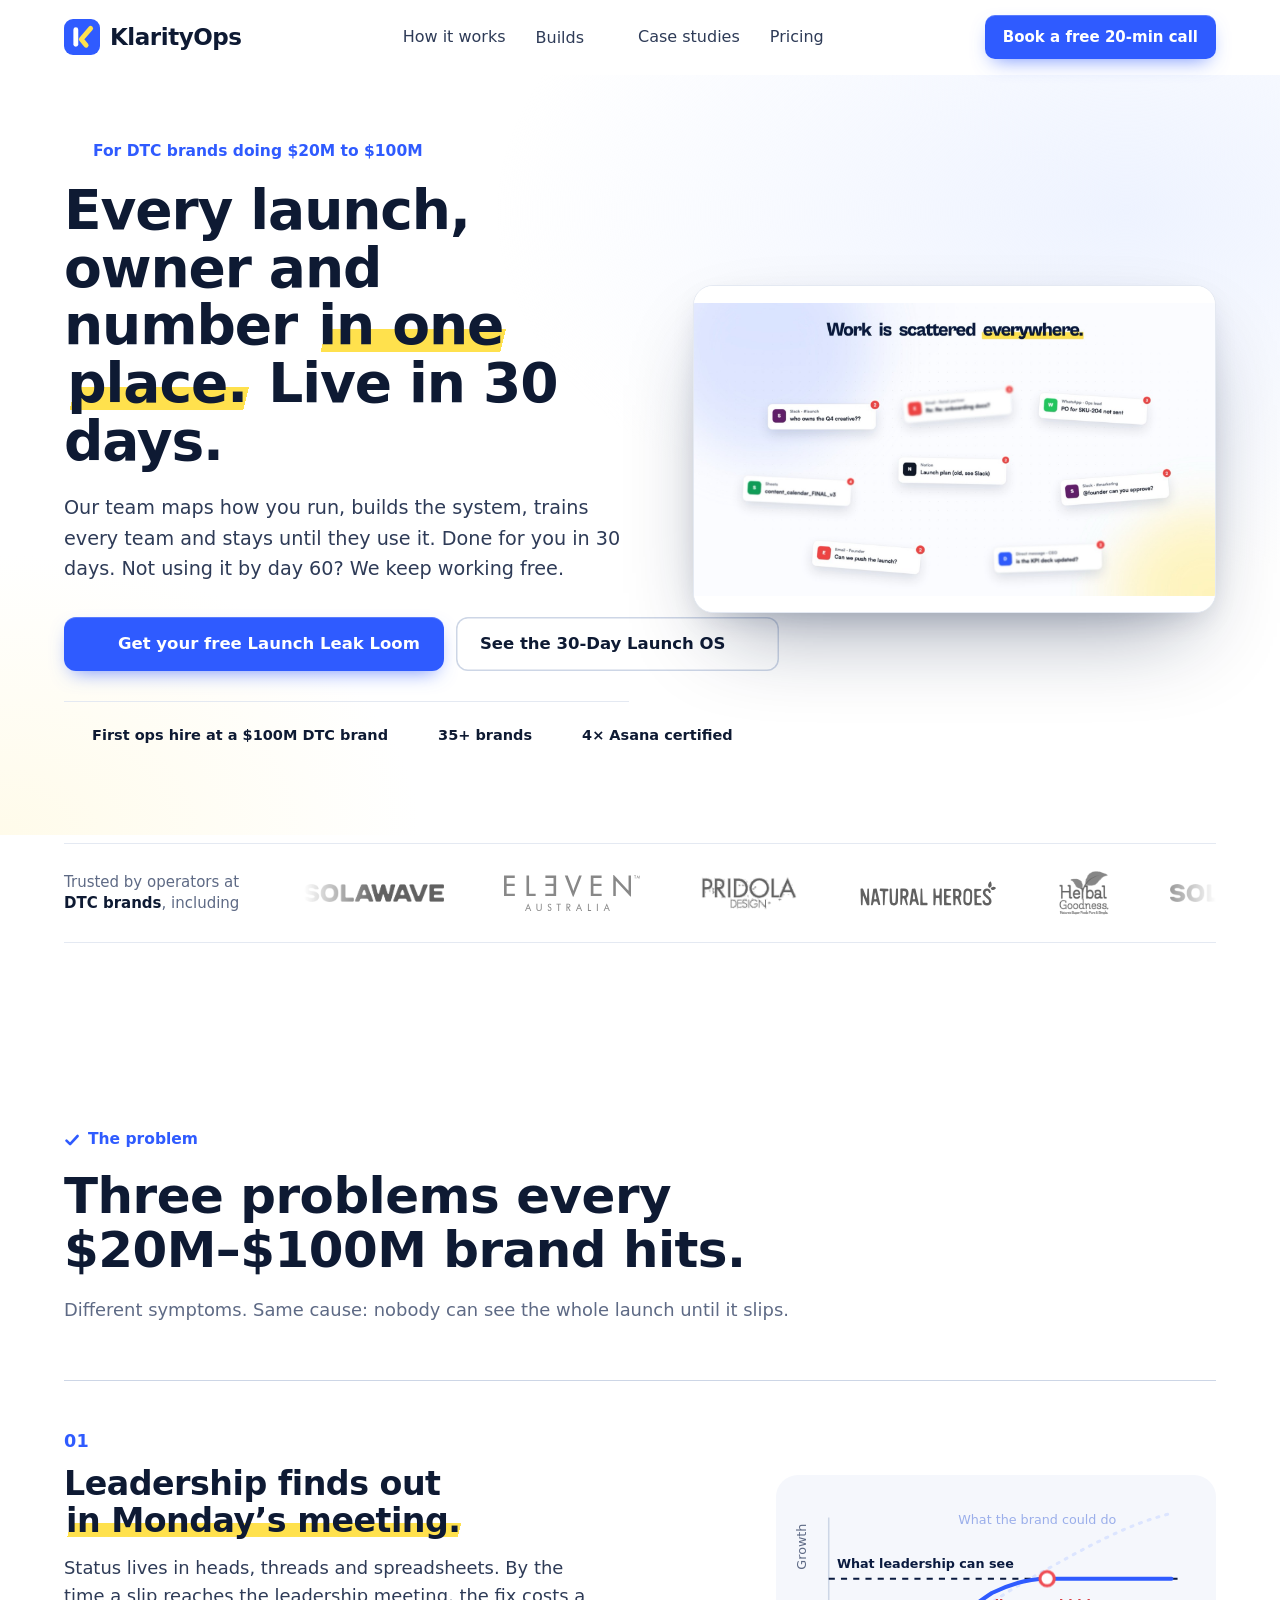
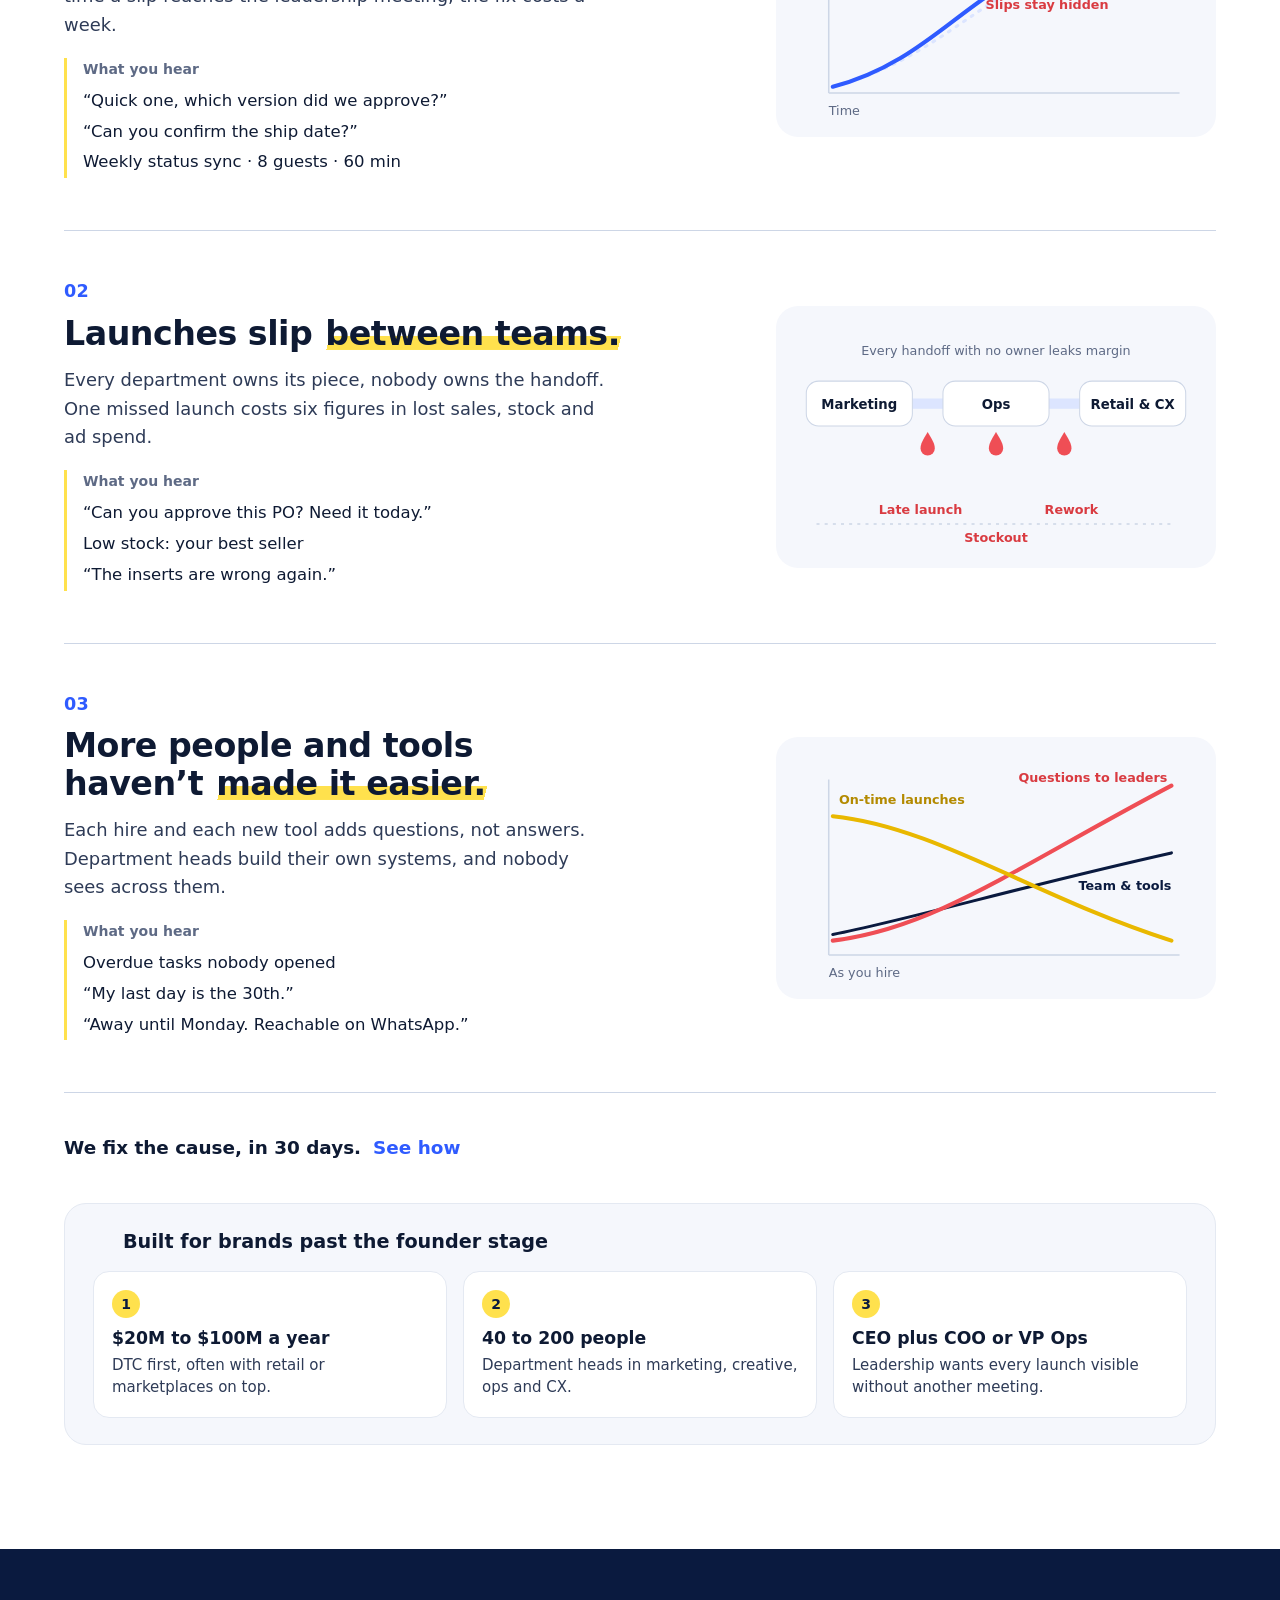
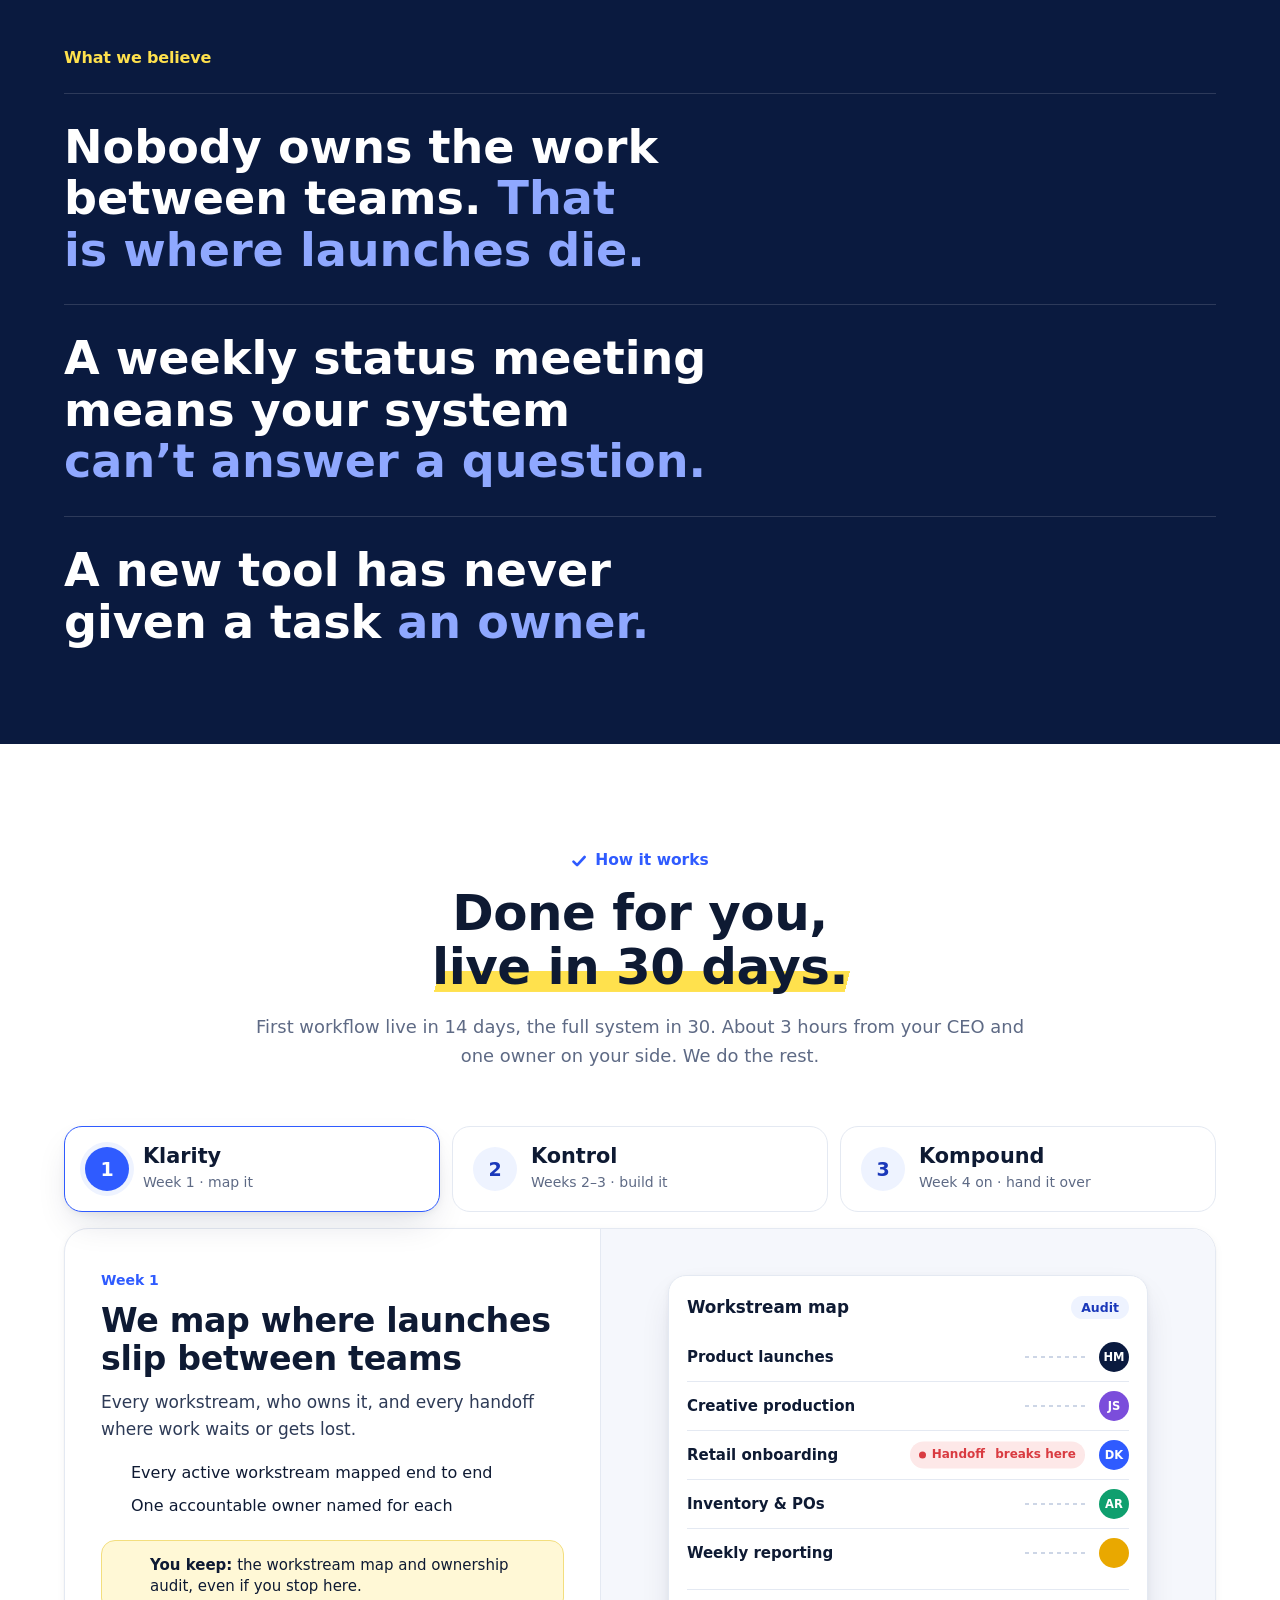
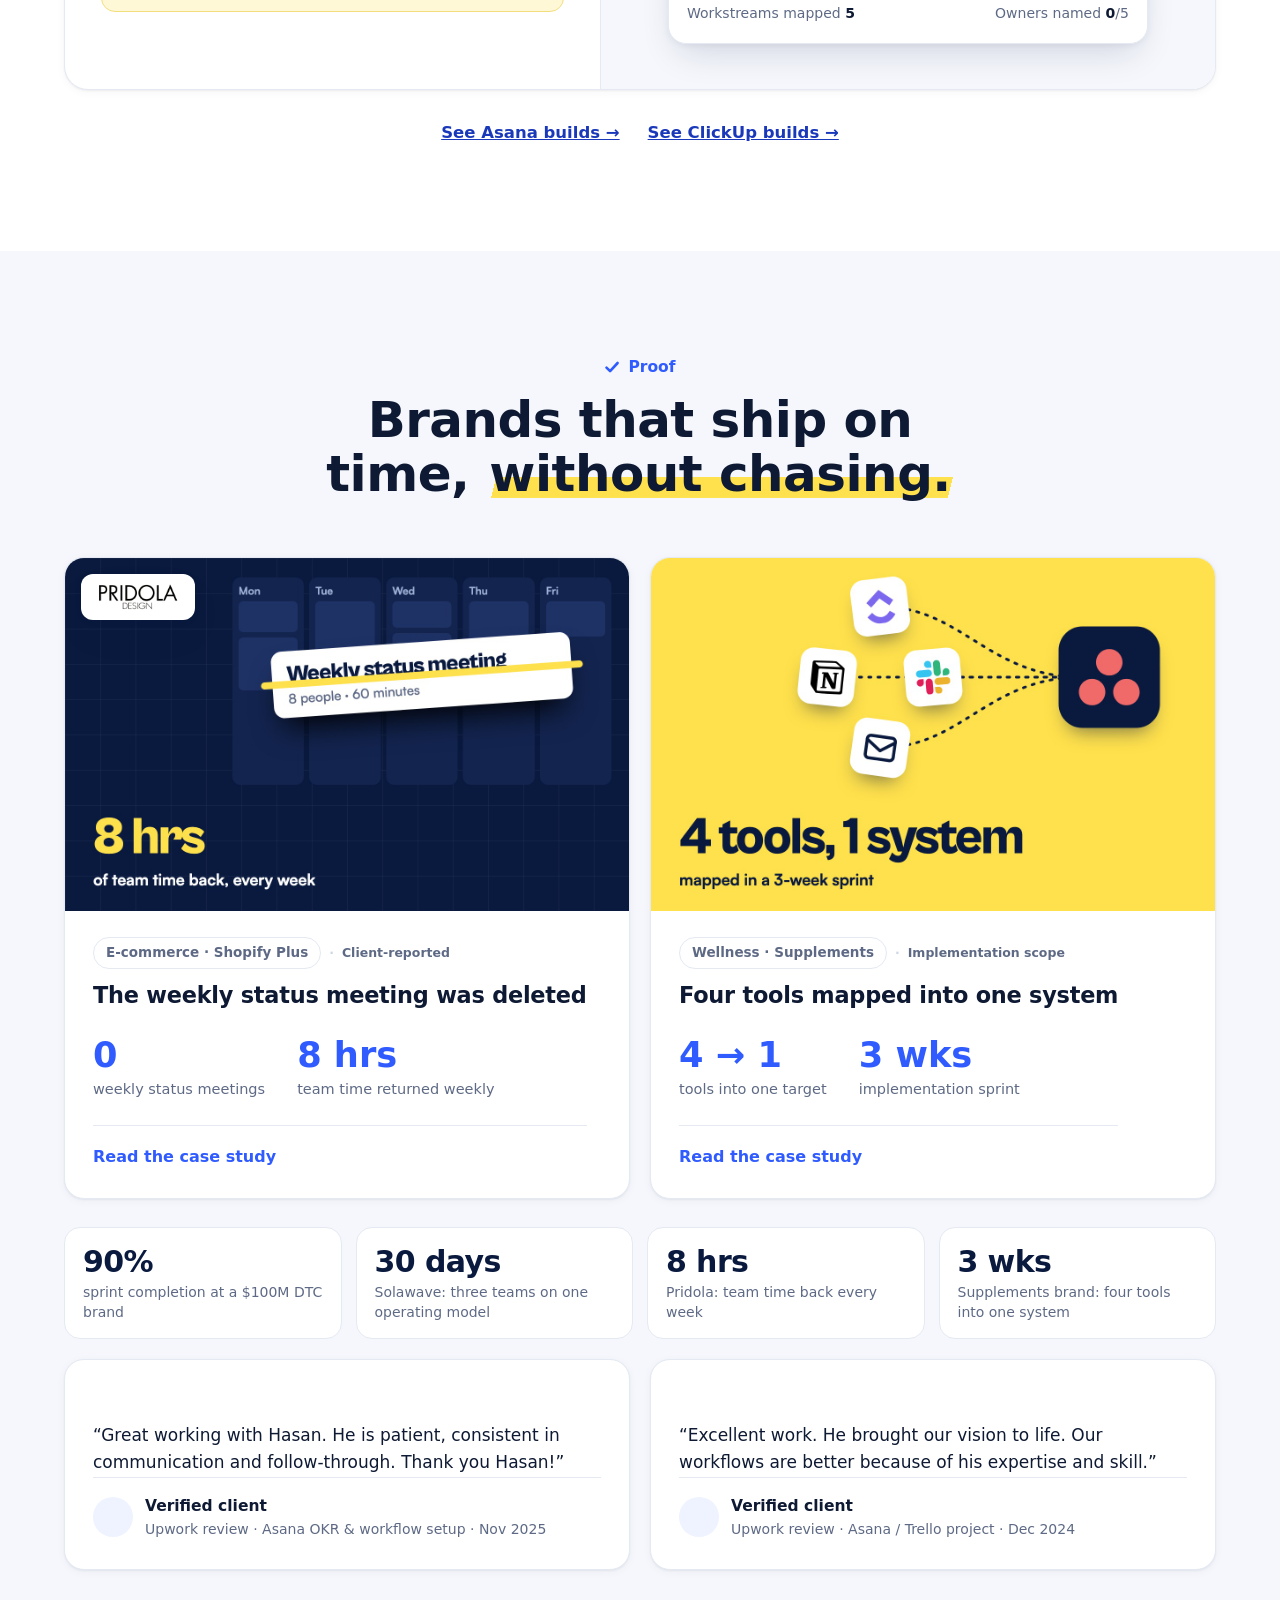
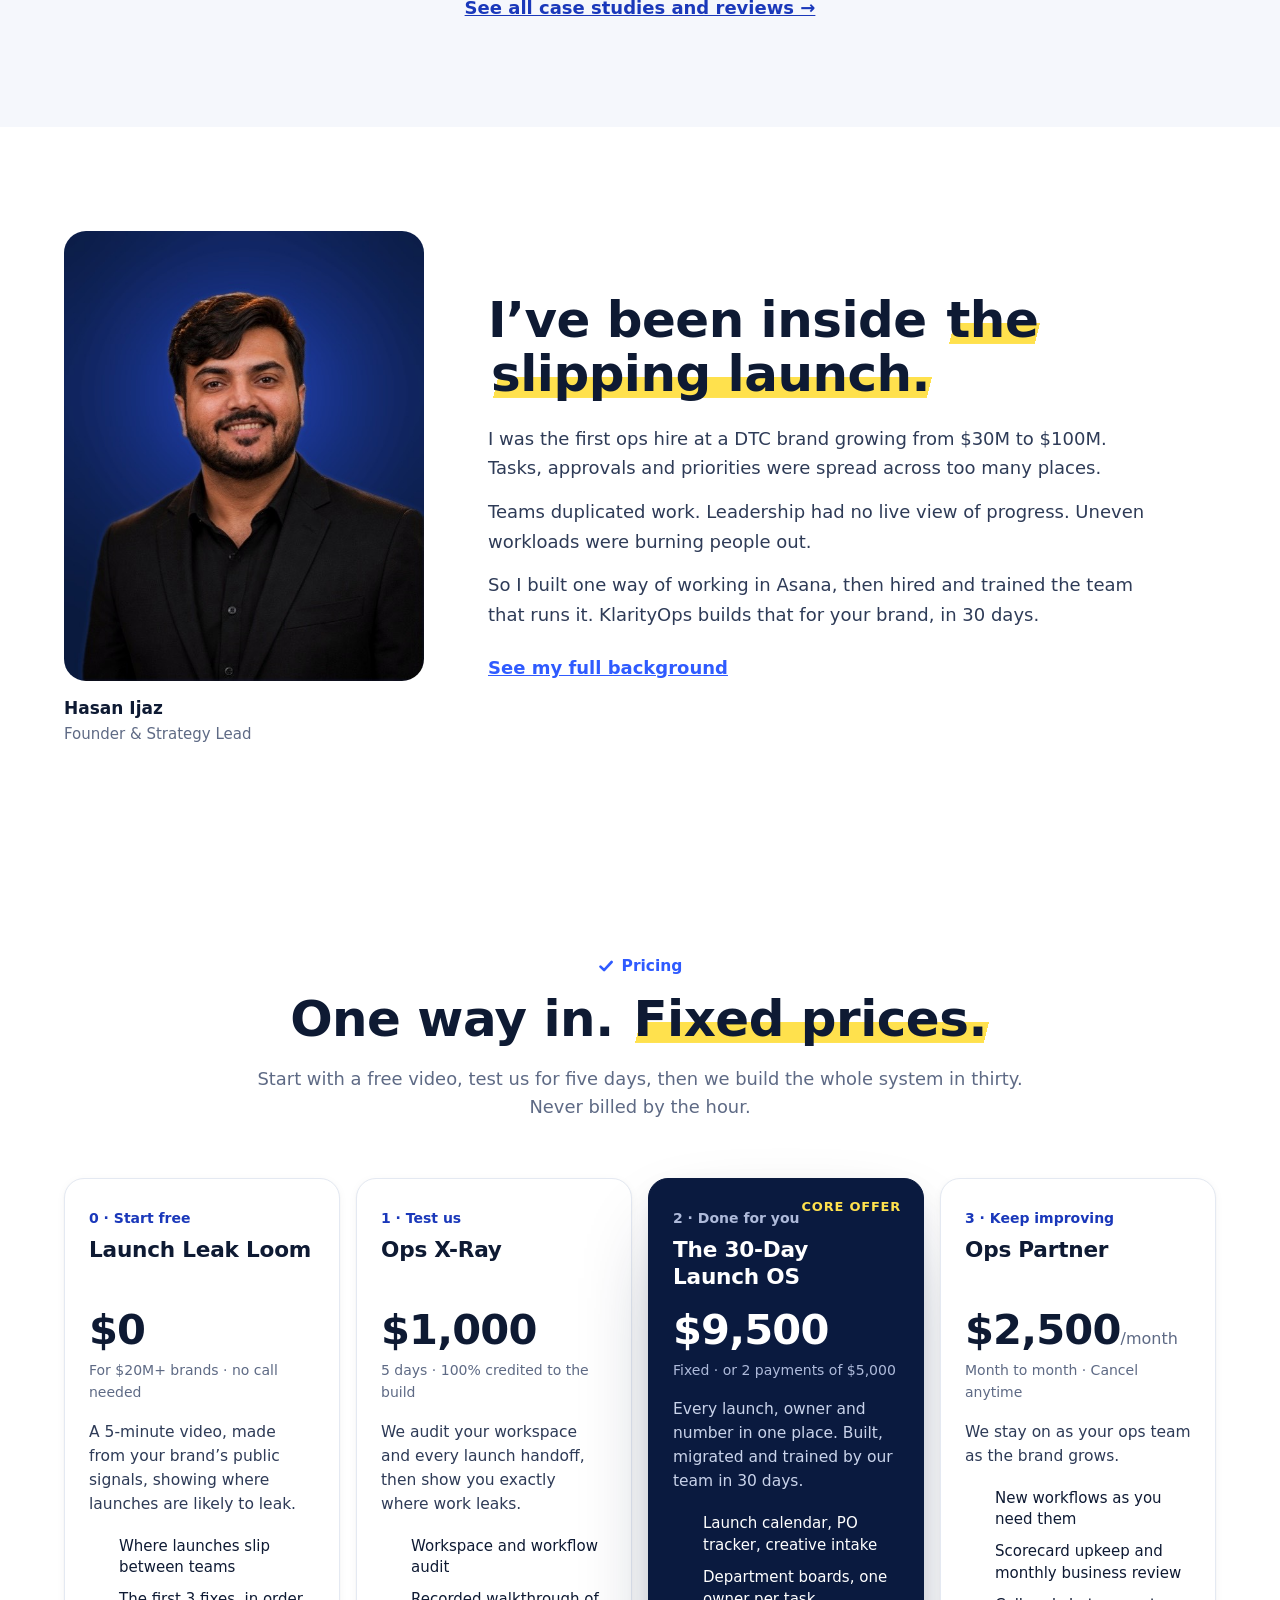
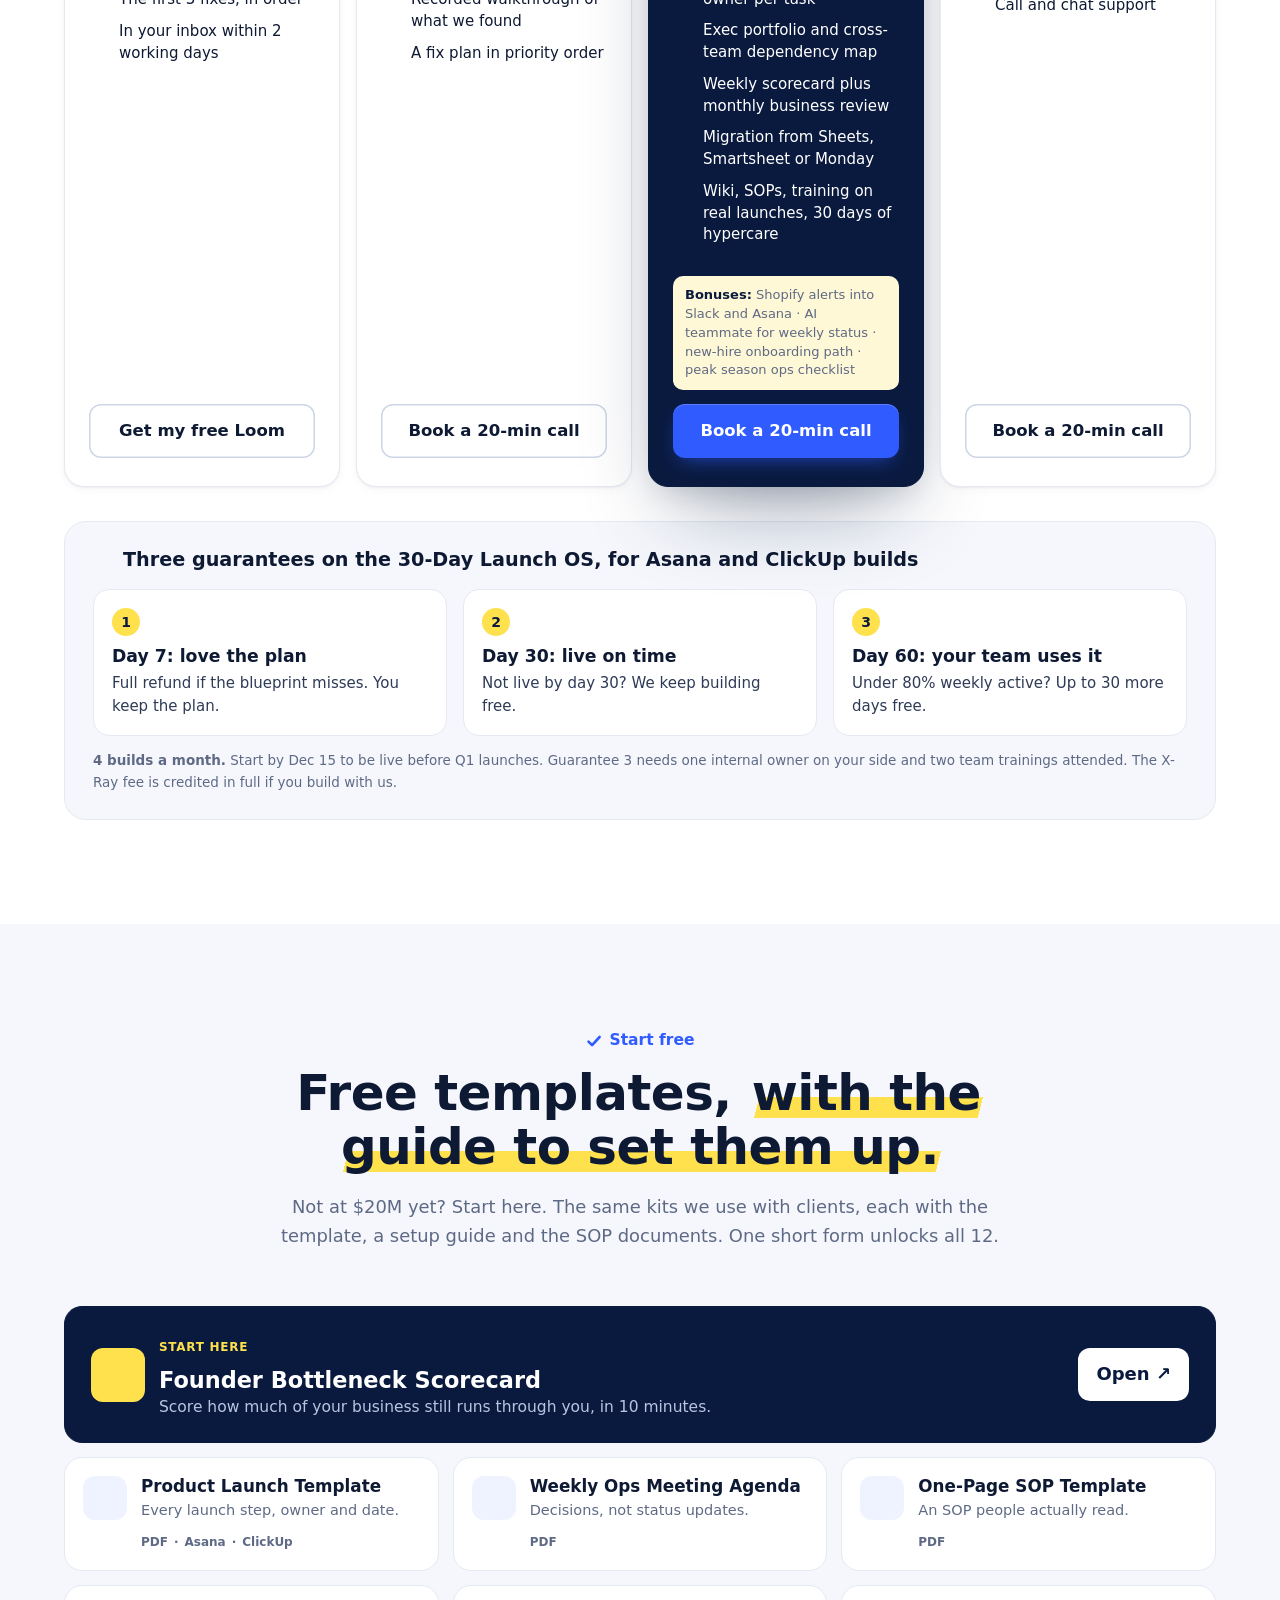
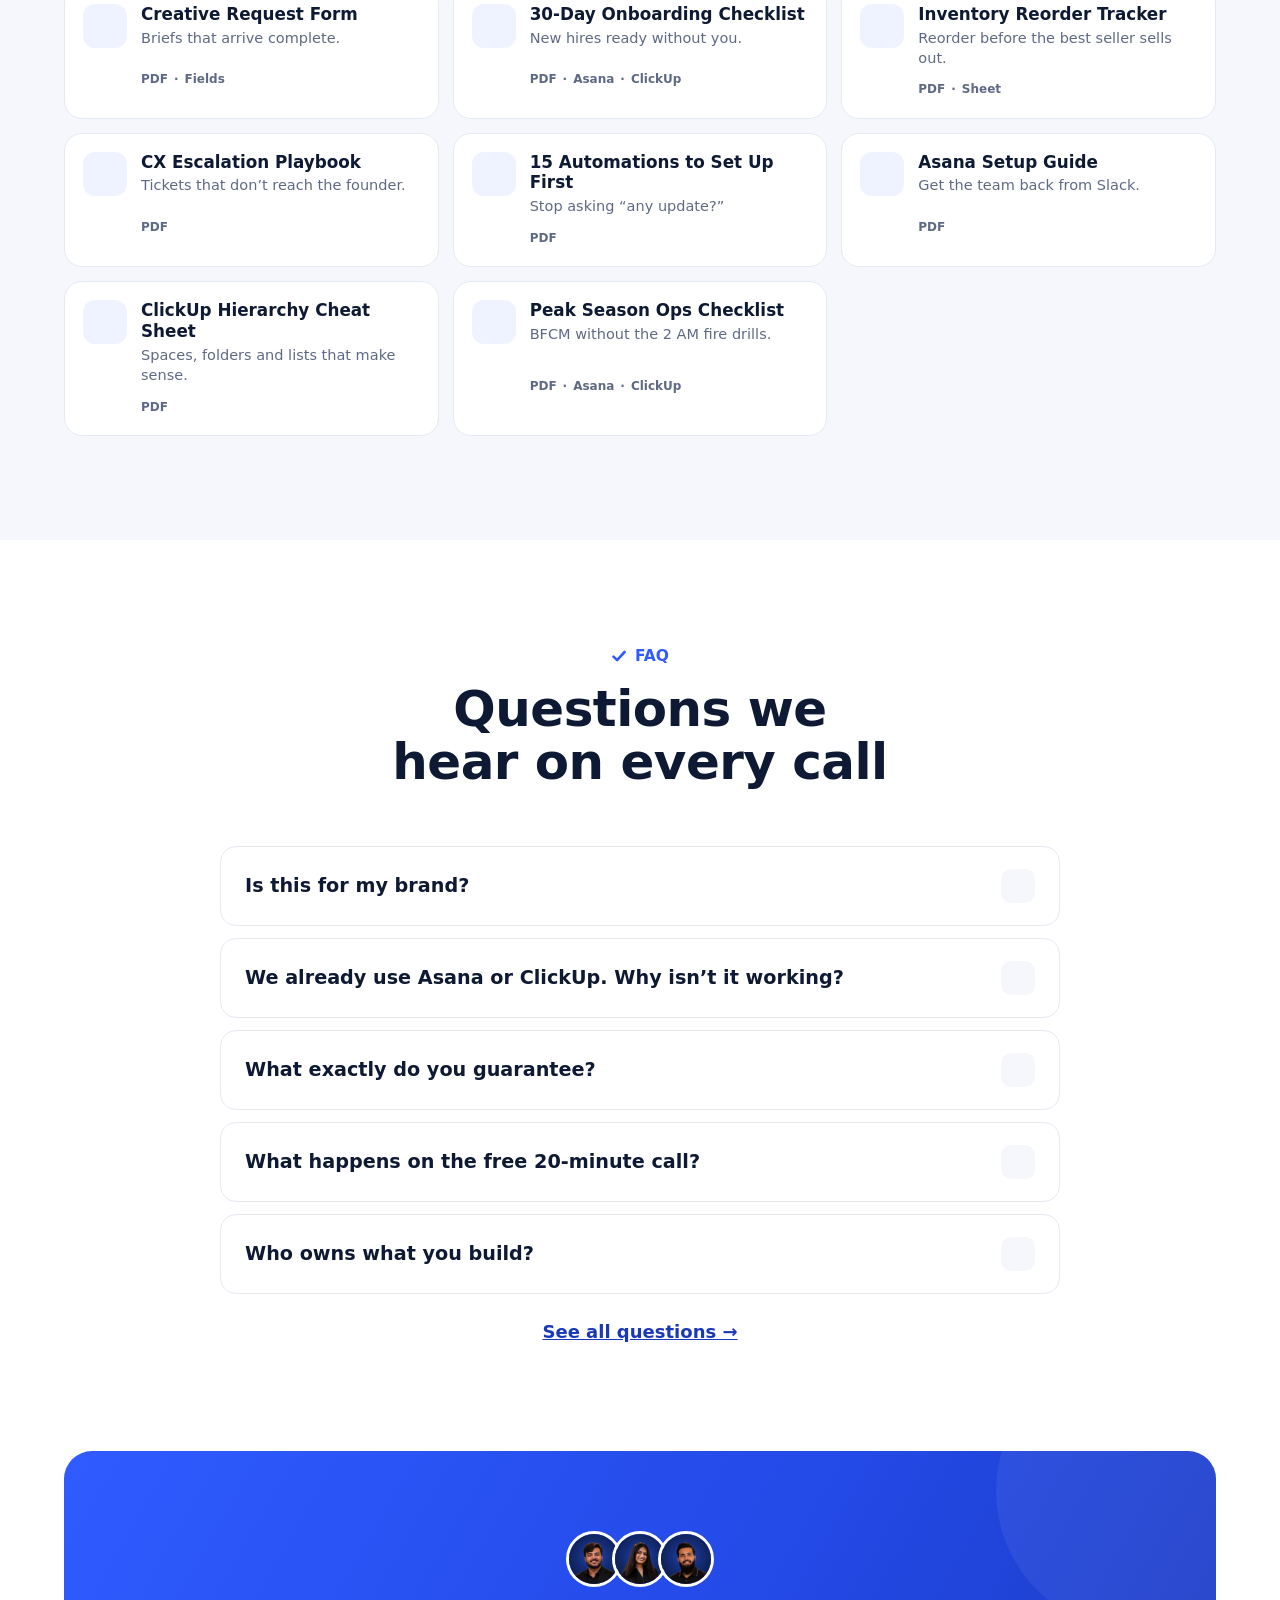
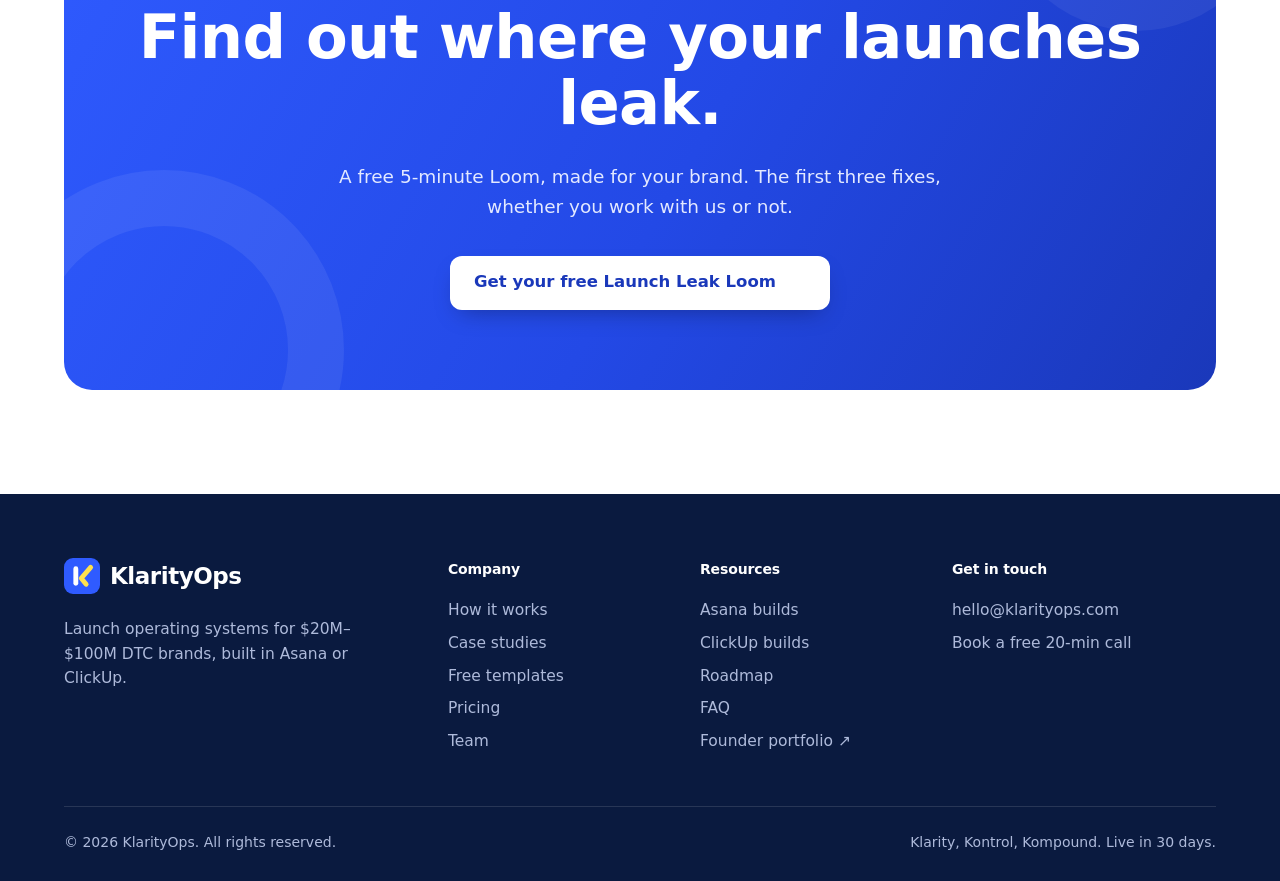
==== commit e4de85ed: "Anonymise two client names; add heard-lines, beliefs, founder story, training block, case notes Co-A" ====
--- a/index.html
+++ b/index.html
@@ -242,7 +242,6 @@
                 <div class="logo-viewport"><div class="logo-row">
                     <img src="assets/logos/solawave.png" alt="Solawave" loading="lazy">
                     <img src="assets/logos/eleven-australia.svg" alt="ELEVEN Australia" class="m" loading="lazy">
-                    <img src="assets/logos/roostys.svg" alt="Roosty’s" class="m" loading="lazy">
                     <img src="assets/logos/pridola-design.png" alt="Pridola Design" class="m" loading="lazy">
                     <img src="assets/logos/natural-heroes.svg" alt="Natural Heroes" loading="lazy">
                     <img src="assets/logos/herbal-goodness.png" alt="Herbal Goodness" class="t" loading="lazy">
@@ -259,7 +258,7 @@
                     <p class="sub">Different symptoms. Same cause: nobody can see the whole launch until it slips.</p>
                 </div>
                 <ol class="pp-list">
-                    <li class="pp-row rv"><div class="pp-txt"><span class="pp-n">01</span><h3>Leadership finds out <span class="hl">in Monday’s meeting.</span></h3><div class="pp-b"><p>Status lives in heads, threads and spreadsheets. By the time a slip reaches the leadership meeting, the fix costs a week.</p><p class="pp-see"><b>You notice:</b> status meetings that only report <i>/</i> “any update?” in Slack <i>/</i> surprises at month end</p></div></div><figure class="pp-viz" aria-label="Growth rises, then flattens at the limit of what leadership can see">
+                    <li class="pp-row rv"><div class="pp-txt"><span class="pp-n">01</span><h3>Leadership finds out <span class="hl">in Monday’s meeting.</span></h3><div class="pp-b"><p>Status lives in heads, threads and spreadsheets. By the time a slip reaches the leadership meeting, the fix costs a week.</p><div class="pp-say"><b>What you hear</b><ul><li>“Quick one, which version did we approve?”</li><li>“Can you confirm the ship date?”</li><li>Weekly status sync · 8 guests · 60 min</li></ul></div></div></div><figure class="pp-viz" aria-label="Growth rises, then flattens at the limit of what leadership can see">
 <svg viewBox="0 0 400 230" aria-hidden="true">
 <path class="ax" d="M36 196 H380 M36 196 V24"/>
 <path class="ghost" d="M40 190 C120 170 170 120 230 86 S330 30 372 20"/>
@@ -269,7 +268,7 @@
 <text class="t-ghost" x="318" y="30" text-anchor="end">What the brand could do</text>
 <text class="t-ax" x="36" y="218">Time</text><text class="t-ax" x="14" y="30" transform="rotate(-90 14 30)" text-anchor="end">Growth</text>
 </svg></figure></li>
-                    <li class="pp-row rv"><div class="pp-txt"><span class="pp-n">02</span><h3>Launches slip <span class="hl">between teams.</span></h3><div class="pp-b"><p>Every department owns its piece, nobody owns the handoff. One missed launch costs six figures in lost sales, stock and ad spend.</p><p class="pp-see"><b>You notice:</b> missed launch dates <i>/</i> surprise stockouts <i>/</i> rework and reprints</p></div></div><figure class="pp-viz" aria-label="Work moves from marketing to ops to retail, and money drips out at every handoff">
+                    <li class="pp-row rv"><div class="pp-txt"><span class="pp-n">02</span><h3>Launches slip <span class="hl">between teams.</span></h3><div class="pp-b"><p>Every department owns its piece, nobody owns the handoff. One missed launch costs six figures in lost sales, stock and ad spend.</p><div class="pp-say"><b>What you hear</b><ul><li>“Can you approve this PO? Need it today.”</li><li>Low stock: your best seller</li><li>“The inserts are wrong again.”</li></ul></div></div></div><figure class="pp-viz" aria-label="Work moves from marketing to ops to retail, and money drips out at every handoff">
 <svg viewBox="0 0 400 230" aria-hidden="true">
 <path class="pipe" d="M70 78 H330"/>
 <g class="node"><rect x="14" y="56" width="104" height="44" rx="12"/><text x="66" y="83">Marketing</text></g>
@@ -282,7 +281,7 @@
 <text class="t-red" x="126" y="186" text-anchor="middle">Late launch</text><text class="t-red" x="200" y="214" text-anchor="middle">Stockout</text><text class="t-red" x="274" y="186" text-anchor="middle">Rework</text>
 <text class="t-ax" x="200" y="30" text-anchor="middle">Every handoff with no owner leaks margin</text>
 </svg></figure></li>
-                    <li class="pp-row rv"><div class="pp-txt"><span class="pp-n">03</span><h3>More people and tools haven’t <span class="hl">made it easier.</span></h3><div class="pp-b"><p>Each hire and each new tool adds questions, not answers. Department heads build their own systems, and nobody sees across them.</p><p class="pp-see"><b>You notice:</b> tools nobody uses <i>/</i> know-how that leaves with people <i>/</i> every team on its own tracker</p></div></div><figure class="pp-viz" aria-label="As the team and tools grow, questions to the founder grow faster and free time falls">
+                    <li class="pp-row rv"><div class="pp-txt"><span class="pp-n">03</span><h3>More people and tools haven’t <span class="hl">made it easier.</span></h3><div class="pp-b"><p>Each hire and each new tool adds questions, not answers. Department heads build their own systems, and nobody sees across them.</p><div class="pp-say"><b>What you hear</b><ul><li>Overdue tasks nobody opened</li><li>“My last day is the 30th.”</li><li>“Away until Monday. Reachable on WhatsApp.”</li></ul></div></div></div><figure class="pp-viz" aria-label="As the team and tools grow, questions to the founder grow faster and free time falls">
 <svg viewBox="0 0 400 230" aria-hidden="true">
 <path class="ax" d="M36 196 H380 M36 196 V24"/>
 <path class="ln navy" d="M40 176 C120 160 220 130 372 96"/><text class="t-navy" x="372" y="132" text-anchor="end">Team &amp; tools</text>
@@ -300,6 +299,17 @@
                         <div><span class="gs-n">3</span><b>CEO plus COO or VP Ops</b><p>Leadership wants every launch visible without another meeting.</p></div>
                     </div>
                 </div>
+            </div>
+        </section>
+
+        <section class="beliefs" aria-labelledby="beliefs-h">
+            <div class="wrap">
+                <h2 id="beliefs-h" class="rv">What we believe</h2>
+                <ol>
+                    <li class="rv"><p>Nobody owns the work between teams. <em>That is where launches die.</em></p></li>
+                    <li class="rv" style="--d:1"><p>A weekly status meeting means your system <em>can’t answer a question.</em></p></li>
+                    <li class="rv" style="--d:2"><p>A new tool has never given a task <em>an owner.</em></p></li>
+                </ol>
             </div>
         </section>
 
@@ -433,8 +443,8 @@
                             <span class="more">Read the case study <i data-lucide="arrow-right"></i></span>
                         </span>
                     </button>
-                    <button class="card ccase rv" style="--d:1" onclick="openCaseStudy('roostys')" aria-label="Read the Roosty’s case study">
-                        <span class="ccase-shot cover"><img src="assets/cases/cover-roostys.jpg" alt="" loading="lazy"><span class="ccase-logo"><img src="assets/logos/roostys.svg" alt="Roosty’s" class="m"></span></span>
+                    <button class="card ccase rv" style="--d:1" onclick="openCaseStudy('supplements')" aria-label="Read the supplements brand case study">
+                        <span class="ccase-shot cover"><img src="assets/cases/cover-supplements.jpg" alt="" loading="lazy"></span>
                         <span class="ccase-body">
                             <span class="ccase-meta"><span class="tag">Wellness · Supplements</span><span class="ev">Implementation scope</span></span>
                             <h3>Four tools mapped into one system</h3>
@@ -447,7 +457,7 @@
                     <div><b>90%</b><span>sprint completion at a $100M DTC brand</span></div>
                     <div><b>30 days</b><span>Solawave: three teams on one operating model</span></div>
                     <div><b>8 hrs</b><span>Pridola: team time back every week</span></div>
-                    <div><b>3 wks</b><span>Roosty’s: four tools into one system</span></div>
+                    <div><b>3 wks</b><span>Supplements brand: four tools into one system</span></div>
                 </div>
                 <div class="grid-2 proof-quotes">
                     <article class="card review rv">
@@ -462,6 +472,19 @@
                     </article>
                 </div>
                 <p class="more-link rv"><a href="case-studies.html">See all case studies and reviews →</a></p>
+            </div>
+        </section>
+
+        <section class="sec story" id="founder" aria-labelledby="story-h">
+            <div class="wrap story-grid">
+                <figure class="rv"><img src="assets/team/hasan-ijaz.jpg" alt="Hasan Ijaz" width="560" height="700" loading="lazy"><figcaption><b>Hasan Ijaz</b>Founder &amp; Strategy Lead</figcaption></figure>
+                <div class="rv" style="--d:1">
+                    <h2 id="story-h" class="h2">I’ve been inside <span class="hl">the slipping launch.</span></h2>
+                    <p>I was the first ops hire at a DTC brand growing from $30M to $100M. Tasks, approvals and priorities were spread across too many places.</p>
+                    <p>Teams duplicated work. Leadership had no live view of progress. Uneven workloads were burning people out.</p>
+                    <p>So I built one way of working in Asana, then hired and trained the team that runs it. KlarityOps builds that for your brand, in 30 days.</p>
+                    <a class="story-link" href="https://hasan-ijaz-portfolio.vercel.app/" target="_blank" rel="noopener">See my full background <i data-lucide="arrow-up-right"></i></a>
+                </div>
             </div>
         </section>
 
--- a/assets/css/site.css
+++ b/assets/css/site.css
@@ -1515,3 +1515,44 @@
 .plan .bonus{font-size:13px;line-height:1.45;color:var(--muted,#5E6A85);background:#FFF8D6;border-radius:10px;padding:10px 12px;margin:4px 0 14px}
 .plan .bonus b{color:var(--navy,#0A1A3F)}
 @media (max-width:900px){.proofrow{grid-template-columns:repeat(2,1fr)}}
+
+/* v6.1 hero facts on one line */
+.hero .facts { flex-wrap: nowrap; gap: 22px; white-space: nowrap; }
+.hero .facts li { font-size: 14.5px; }
+@media (max-width: 1100px) { .hero .facts { flex-wrap: wrap; white-space: normal; } }
+
+/* ---------------- Proof pass: messages, beliefs, founder story, training ---------------- */
+.pp-say { margin-top: 18px; padding-left: 16px; border-left: 3px solid var(--yellow); }
+.pp-say b { display: block; font-size: 14px; color: var(--muted); font-weight: 700; margin-bottom: 6px; }
+.pp-say ul { list-style: none; margin: 0; padding: 0; }
+.pp-say li { font-size: 16.5px; line-height: 1.5; color: var(--ink); font-weight: 500; padding: 3px 0; }
+.beliefs { background: var(--navy); padding: 96px 0; }
+.beliefs h2 { color: var(--yellow); font-family: var(--sans); font-size: 16px; font-weight: 700; margin-bottom: 22px; }
+.beliefs ol { list-style: none; margin: 0; padding: 0; }
+.beliefs li { padding: 28px 0; border-top: 1px solid rgba(255,255,255,.14); }
+.beliefs li:last-child { padding-bottom: 0; }
+.beliefs p { font-family: var(--display); font-weight: 800; font-size: clamp(1.75rem, 3.6vw, 2.9rem); line-height: 1.12; color: #fff; max-width: 24ch; text-wrap: balance; margin: 0; }
+.beliefs em { font-style: normal; color: #8FA8FF; }
+.story-grid { display: grid; grid-template-columns: minmax(0, 360px) minmax(0, 1fr); gap: 64px; align-items: center; }
+.story figure { margin: 0; }
+.story figure img { width: 100%; height: auto; border-radius: 22px; display: block; }
+.story figcaption { margin-top: 14px; font-size: 15px; color: var(--muted); }
+.story figcaption b { display: block; color: var(--ink); font-size: 17px; }
+.story .h2 { margin-bottom: 22px; }
+.story p { font-size: 18px; line-height: 1.65; color: var(--text); max-width: 58ch; margin: 0 0 14px; }
+.story-link { display: inline-flex; align-items: center; gap: 6px; margin-top: 10px; font-weight: 700; color: var(--blue); }
+.story-link .lucide { width: 18px; height: 18px; }
+.train3 { margin-top: 72px; padding-top: 48px; border-top: 1px solid var(--line); }
+.train3 .h2 { font-size: clamp(1.7rem, 2.8vw, 2.3rem); }
+.train3 ol { list-style: none; margin: 28px 0 0; padding: 0; display: grid; grid-template-columns: repeat(3, 1fr); gap: 36px; }
+.train3 li { border-top: 3px solid var(--blue); padding-top: 16px; }
+.train3 b { font-family: var(--display); font-size: 1.4rem; color: var(--ink); }
+.train3 p { margin-top: 8px; color: var(--text); line-height: 1.6; }
+.cs-saw { margin-top: 18px; padding-left: 16px; border-left: 3px solid var(--yellow); font-size: 16px; line-height: 1.55; color: var(--ink); }
+.cs-saw b { display: block; font-size: 13.5px; color: var(--muted); margin-bottom: 4px; }
+@media (max-width: 860px) {
+    .story-grid { grid-template-columns: 1fr; gap: 28px; }
+    .story figure { max-width: 260px; }
+    .train3 ol { grid-template-columns: 1fr; gap: 24px; }
+    .beliefs { padding: 64px 0; }
+}
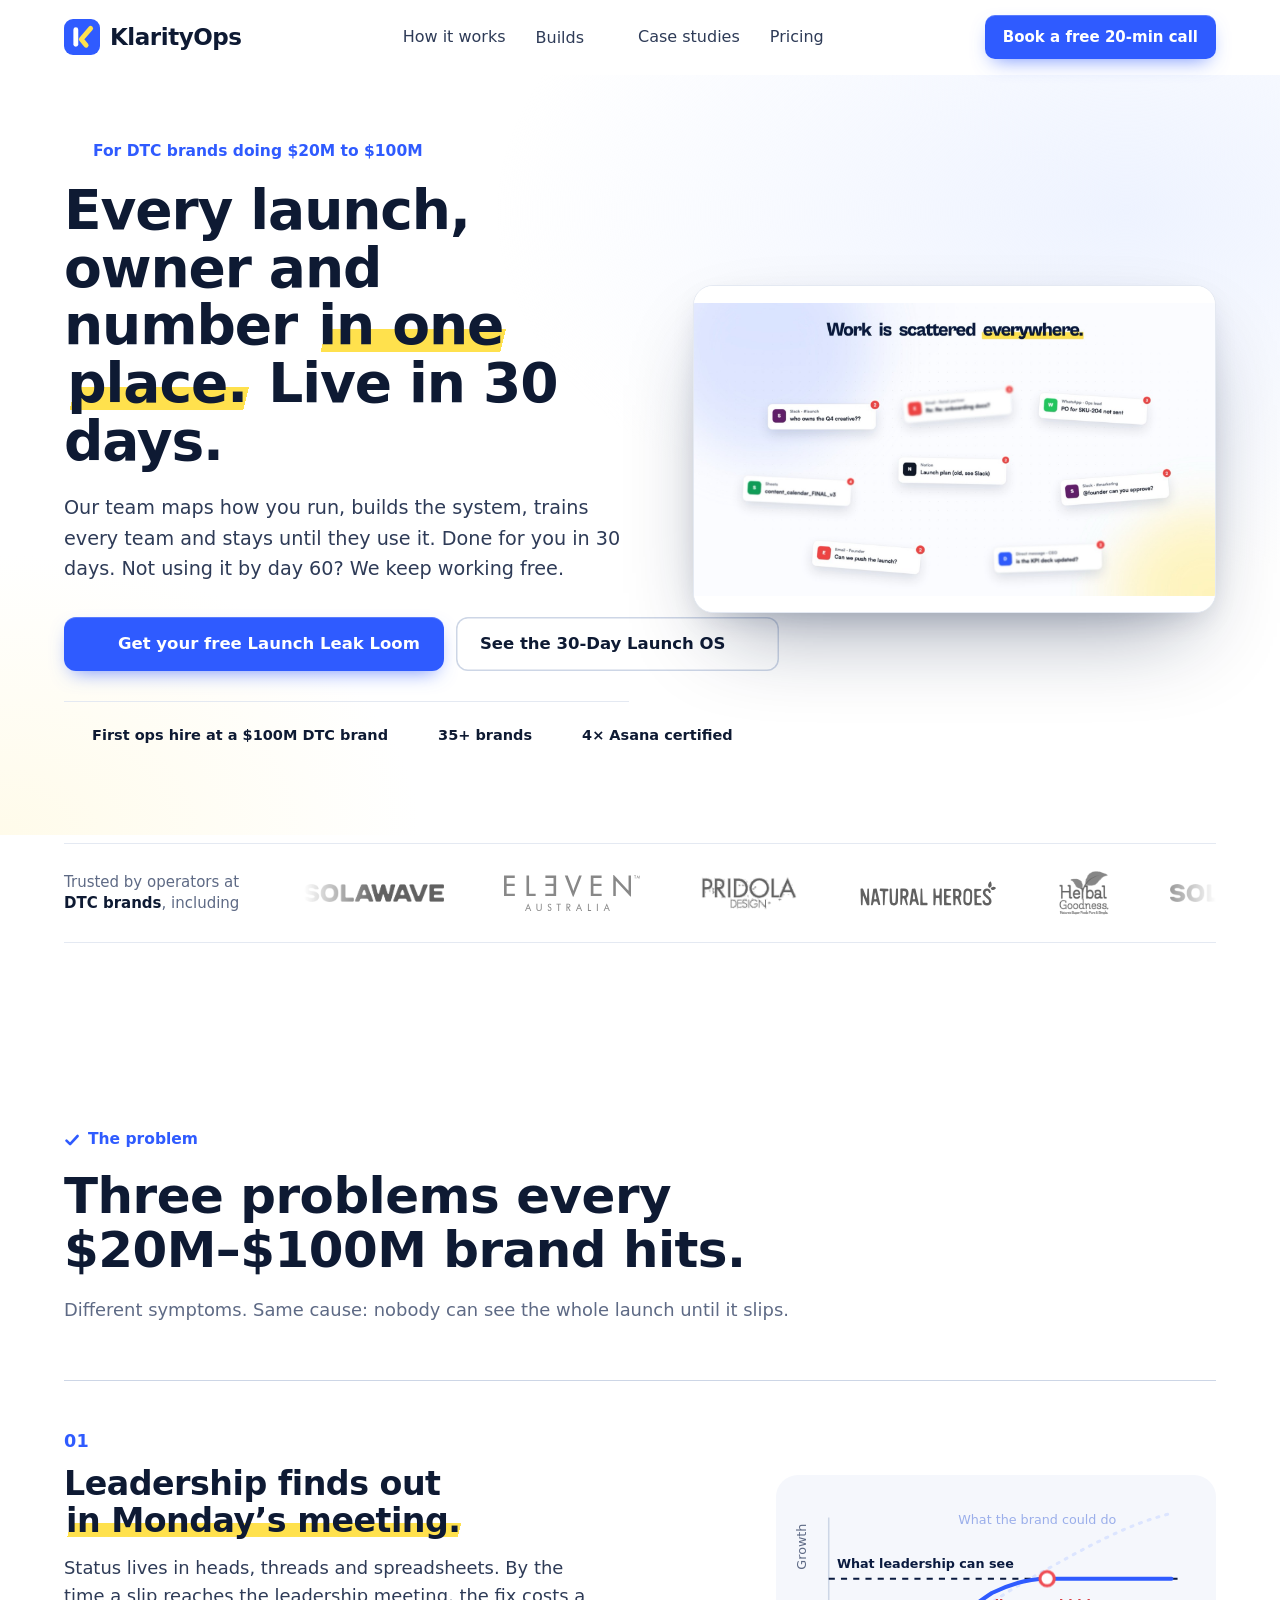
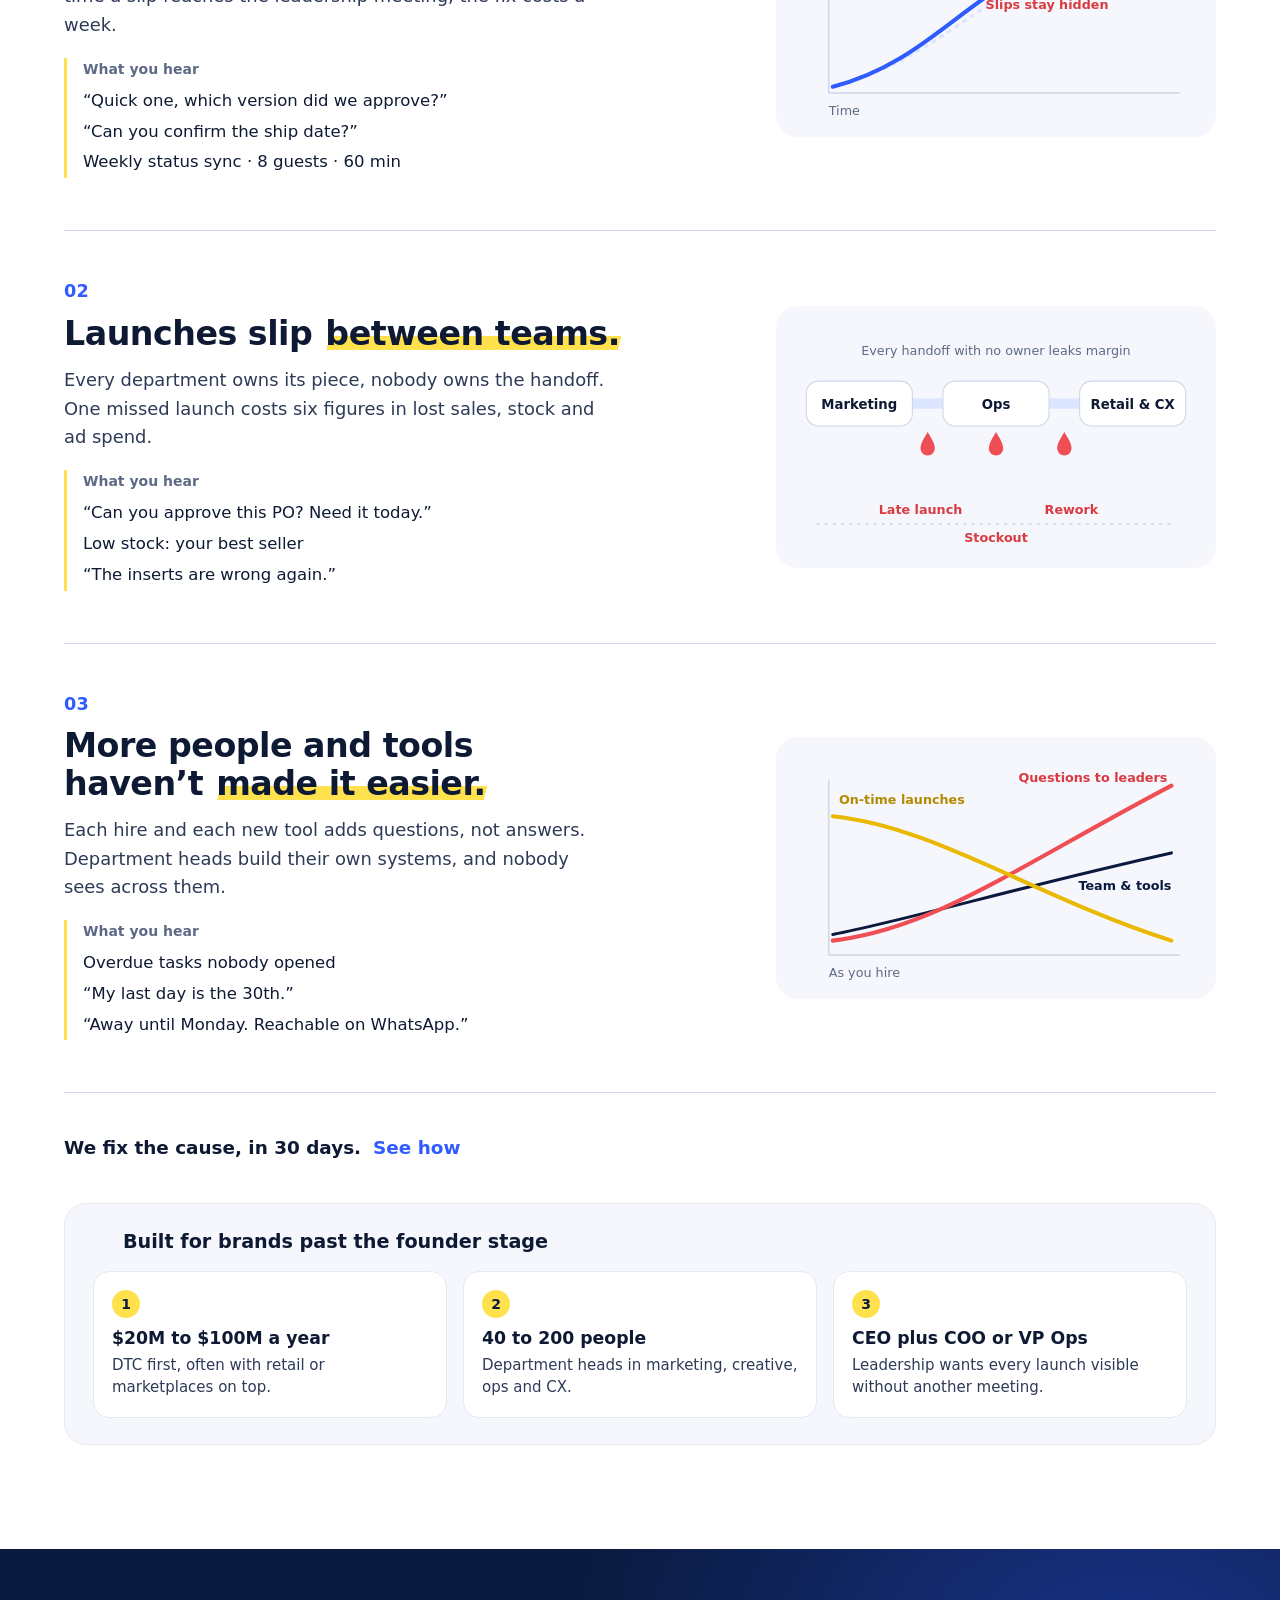
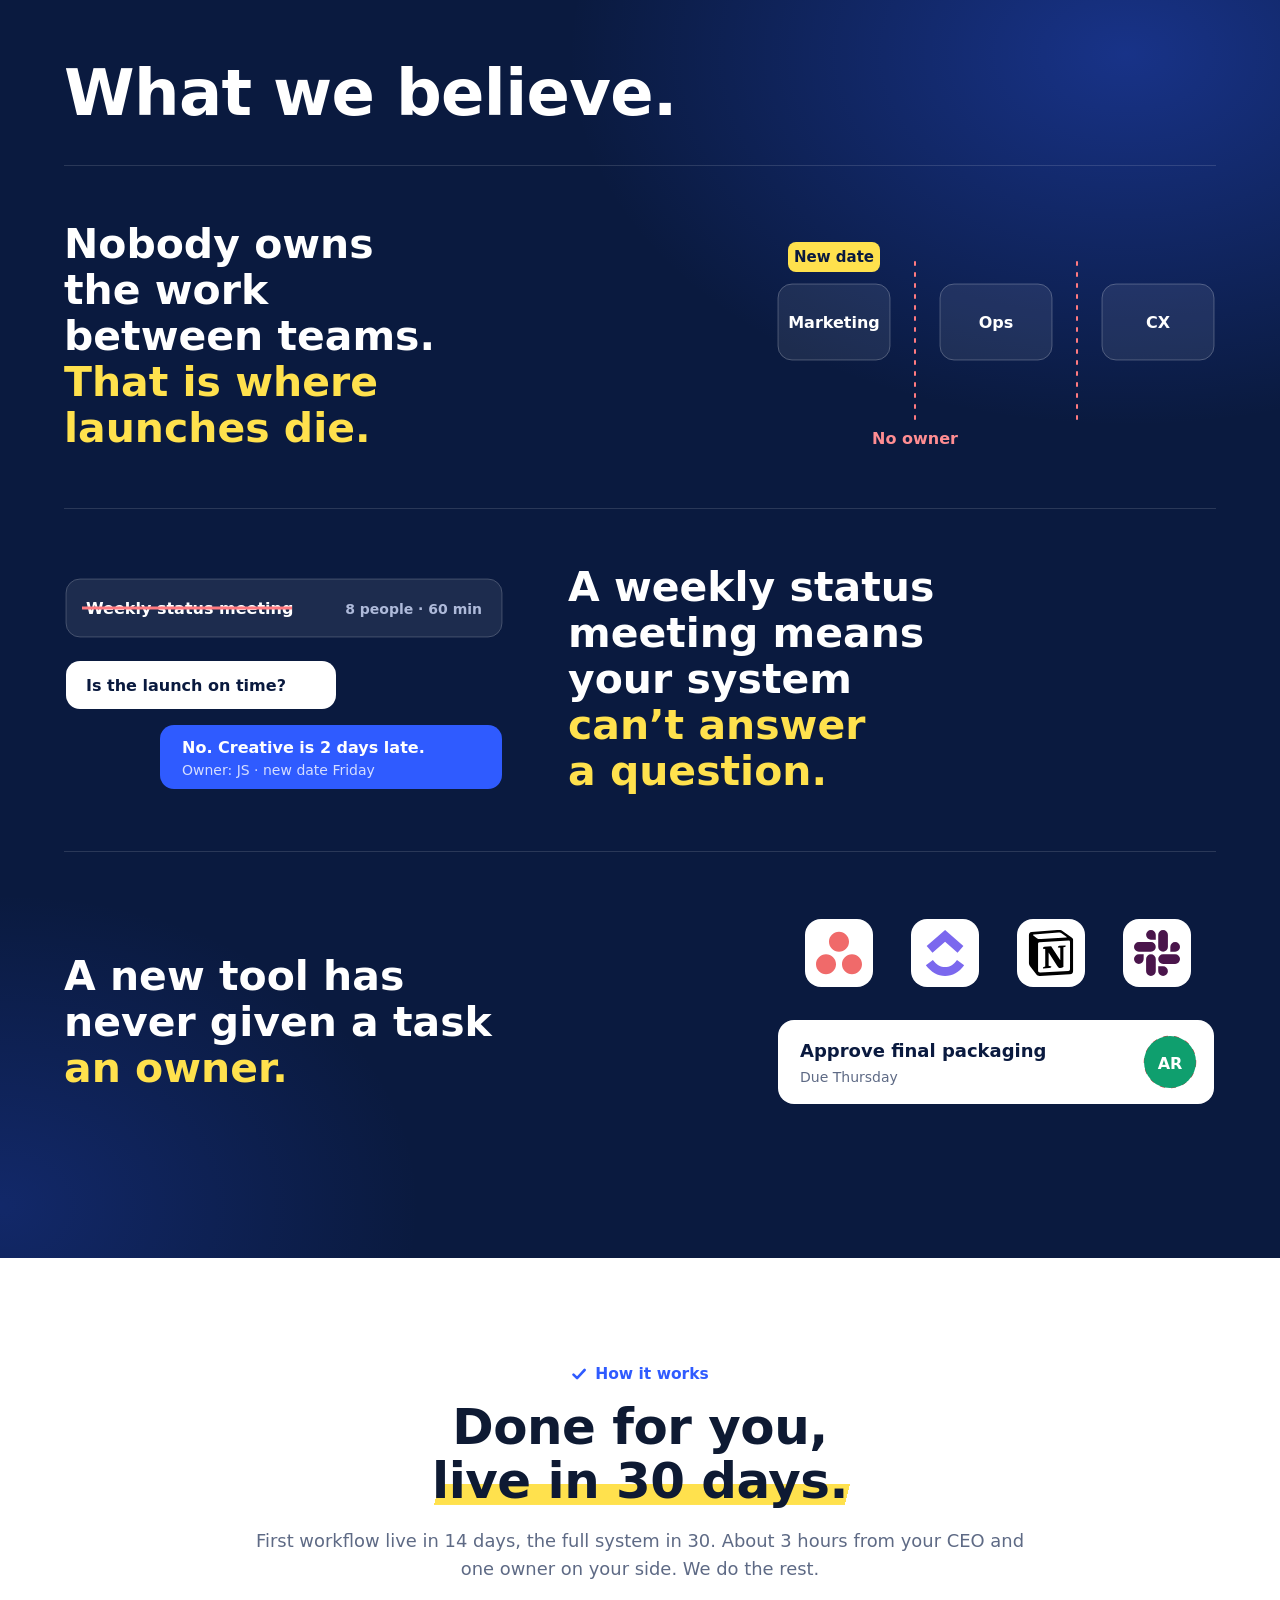
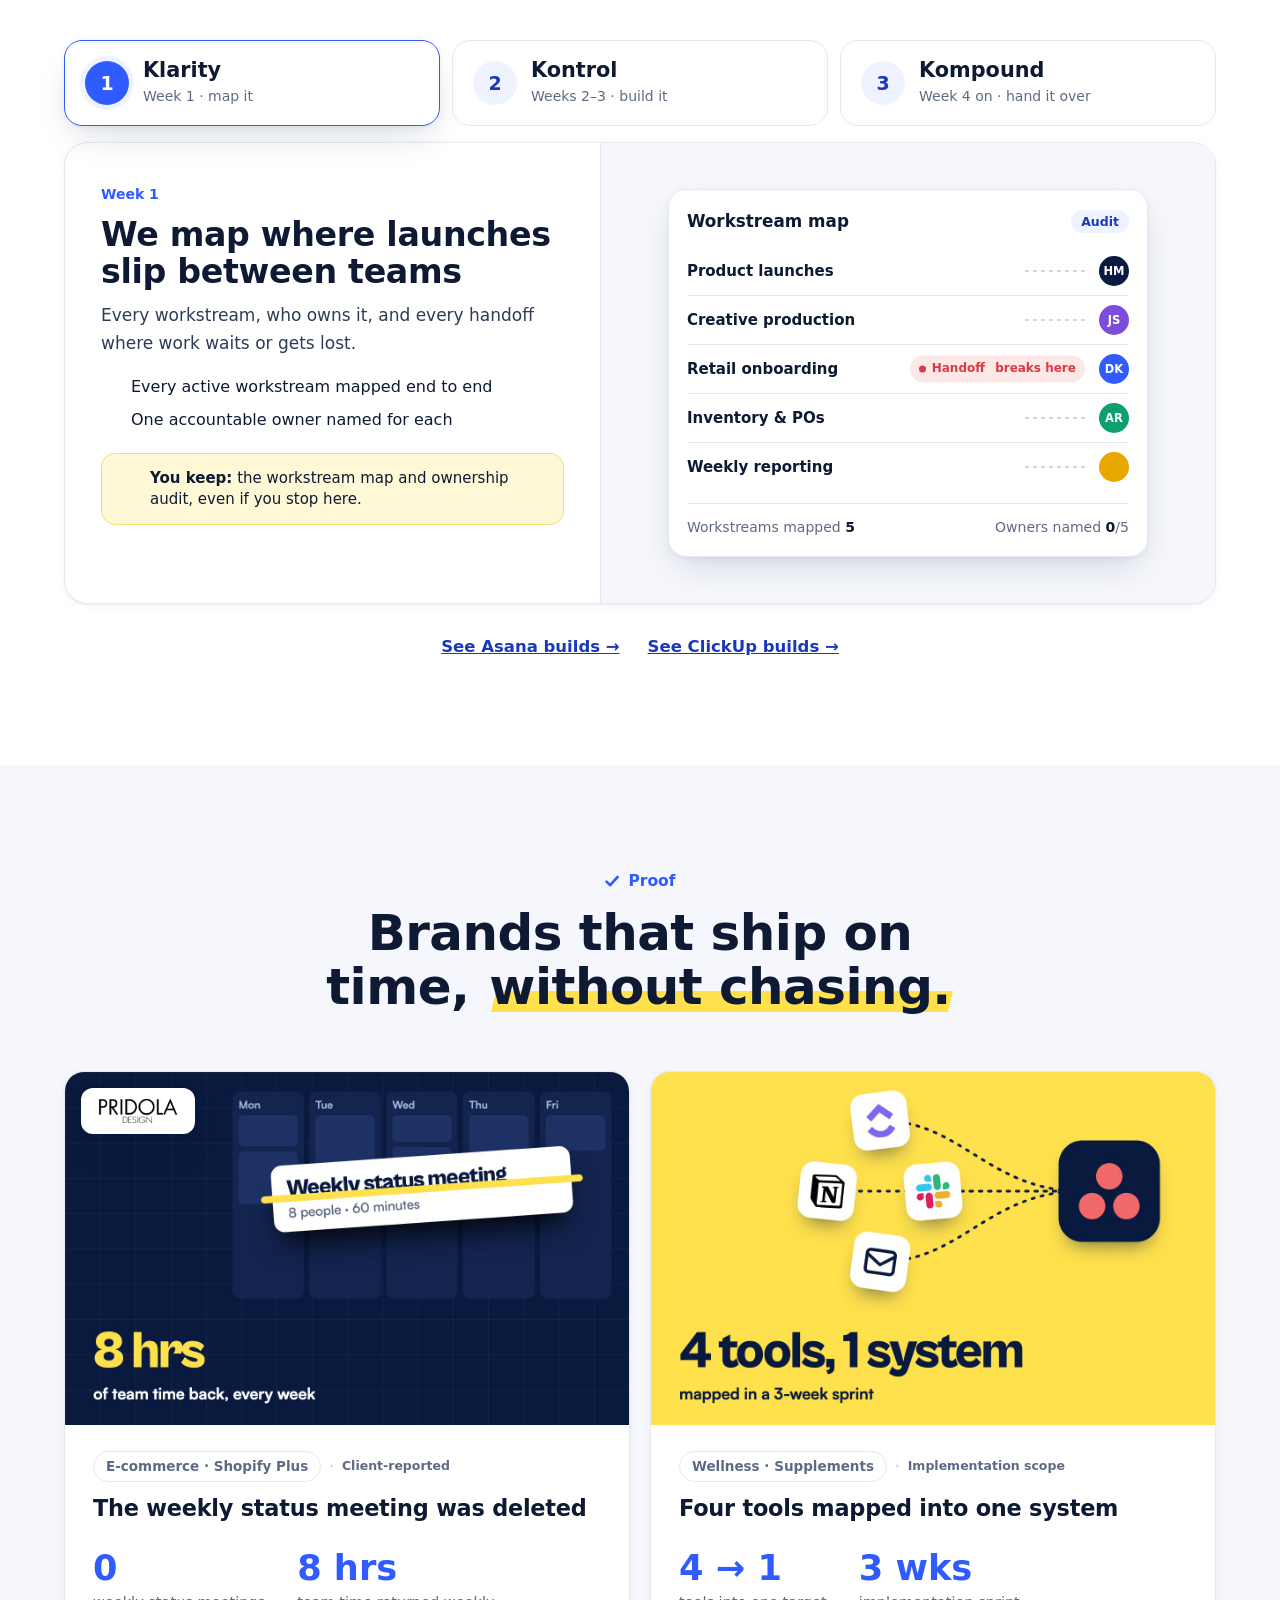
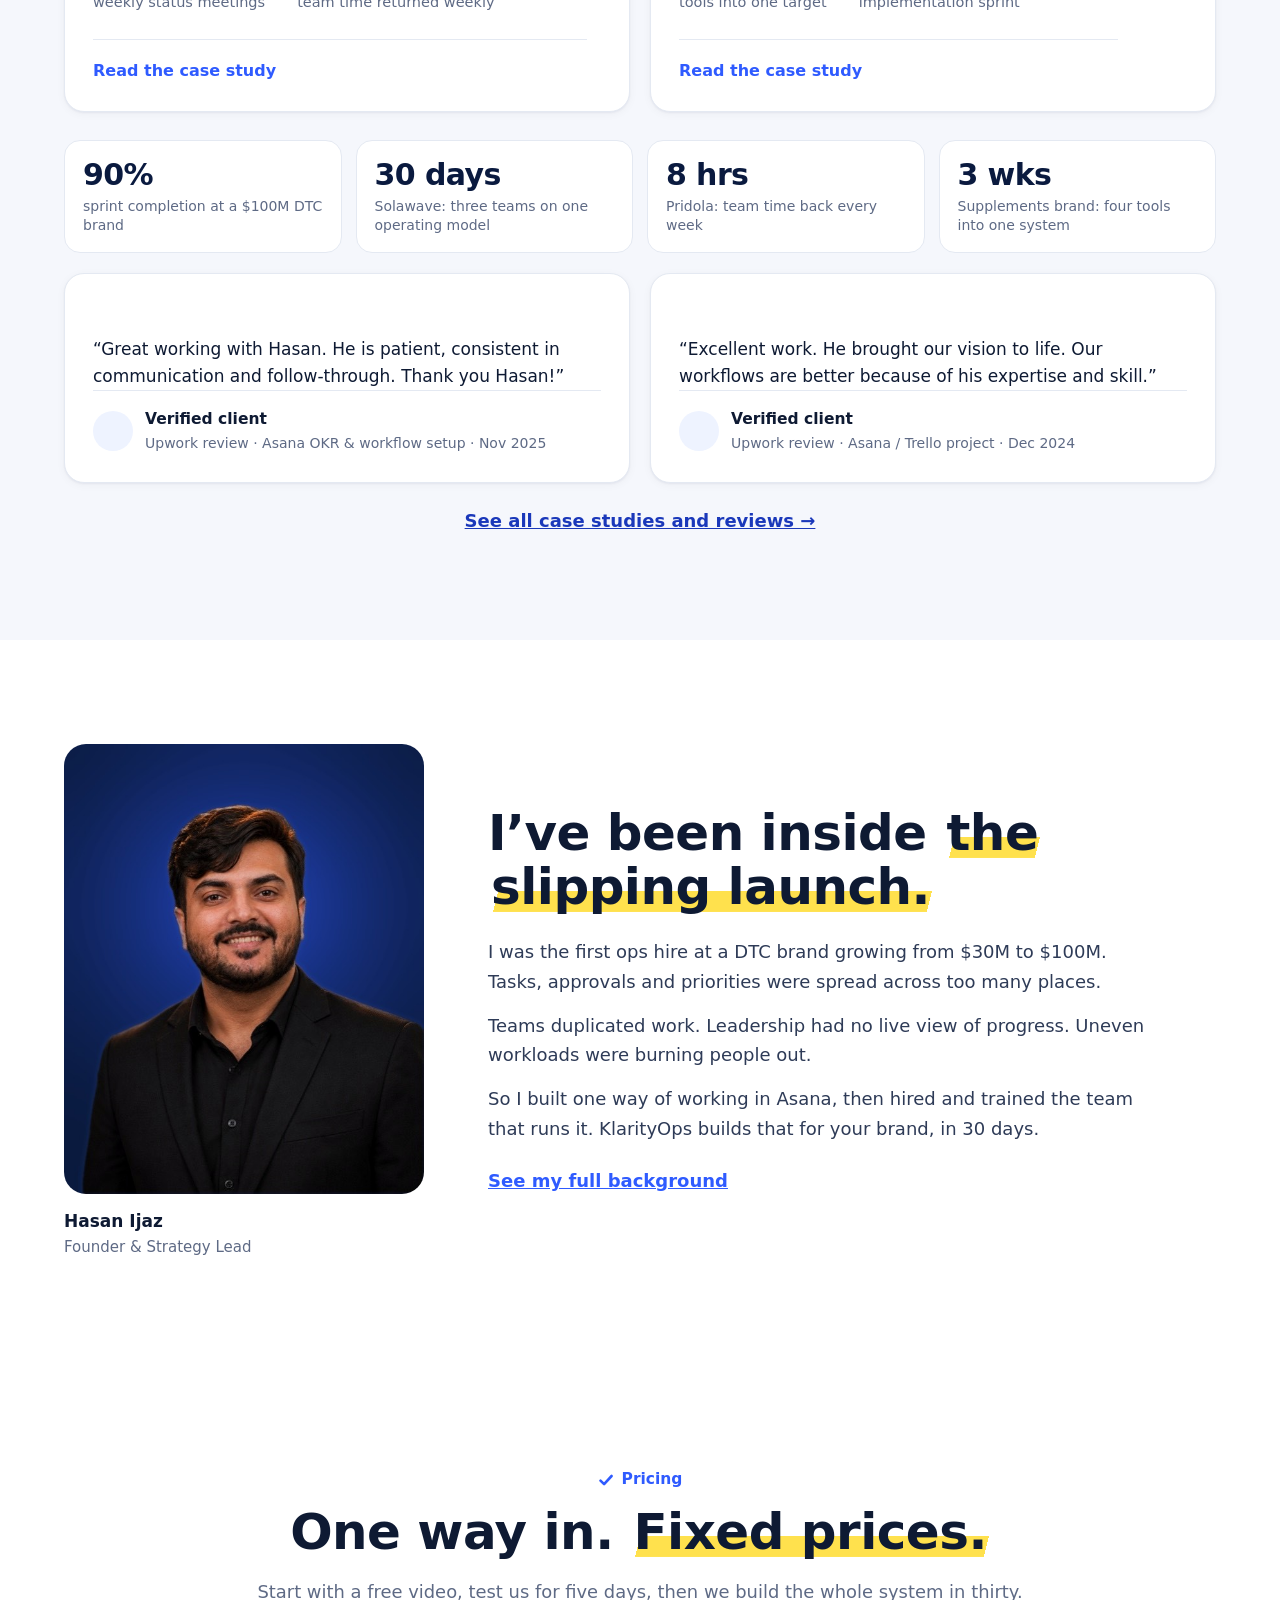
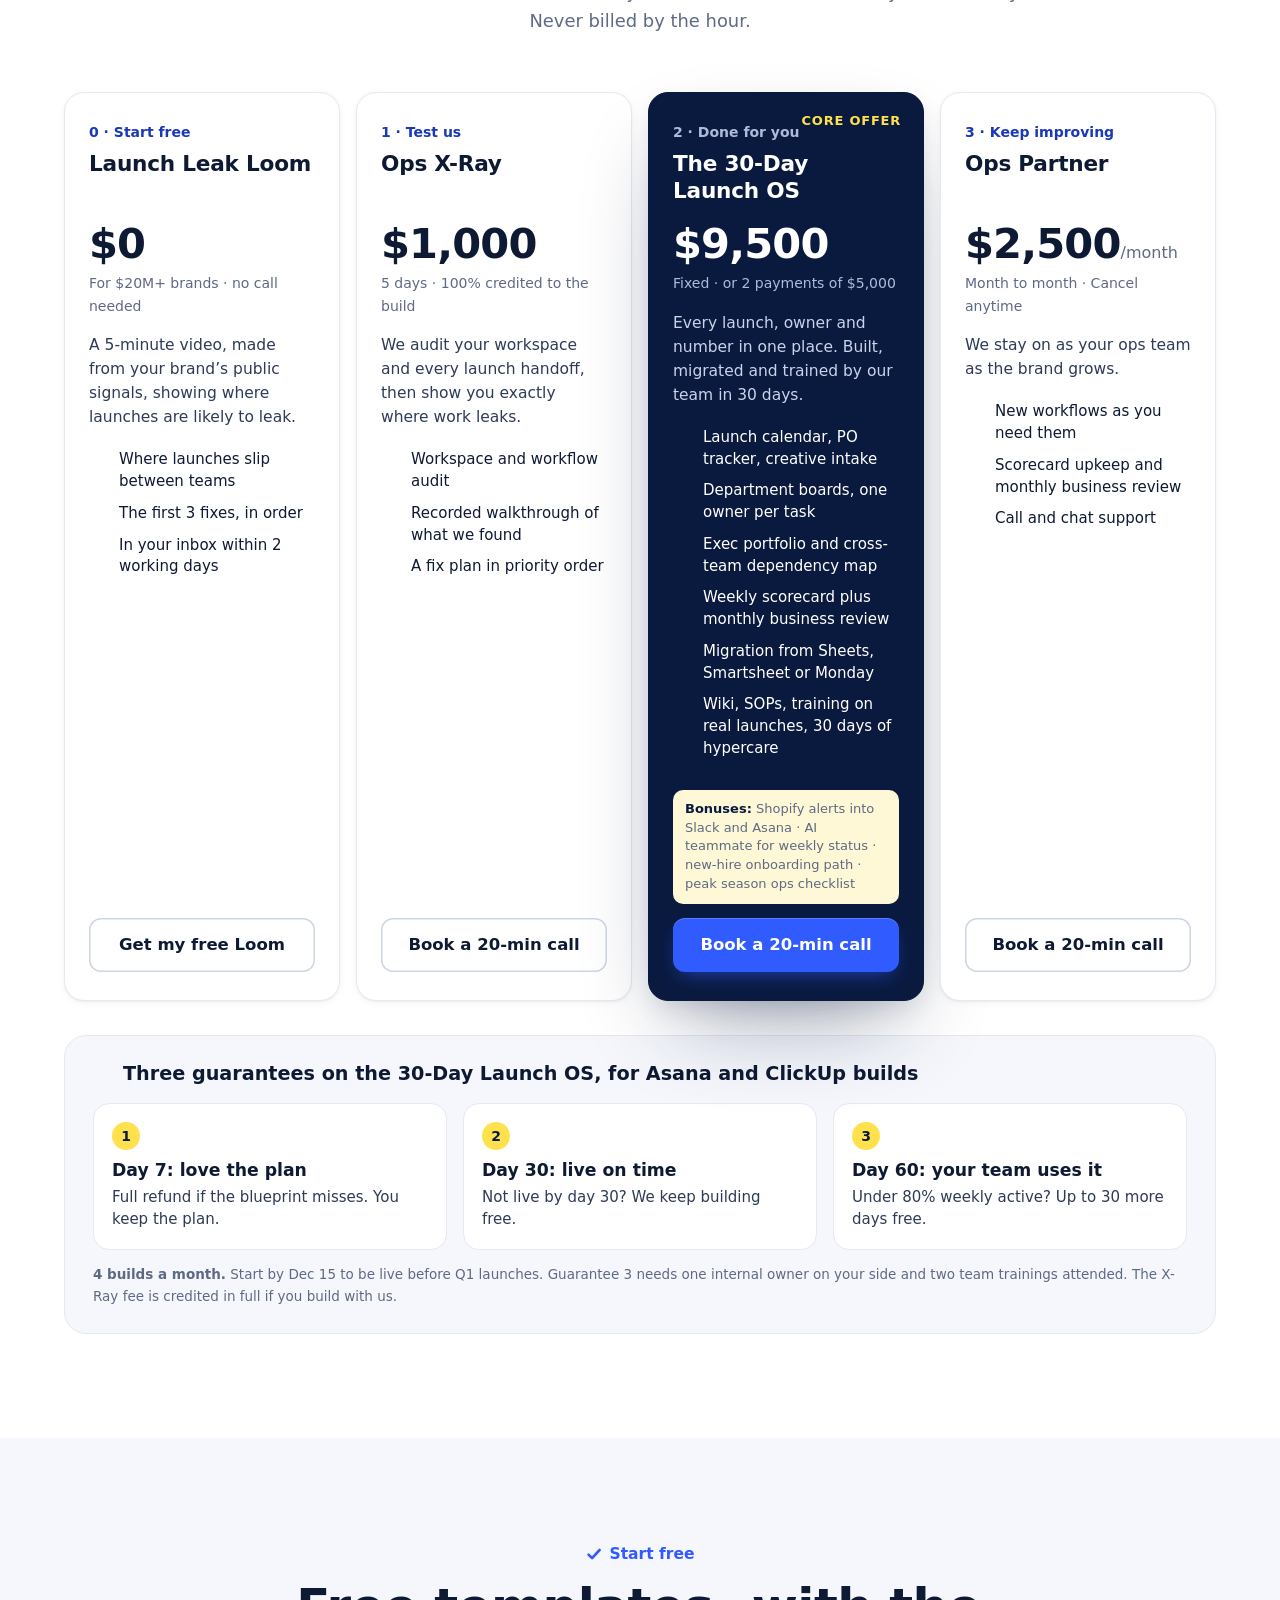
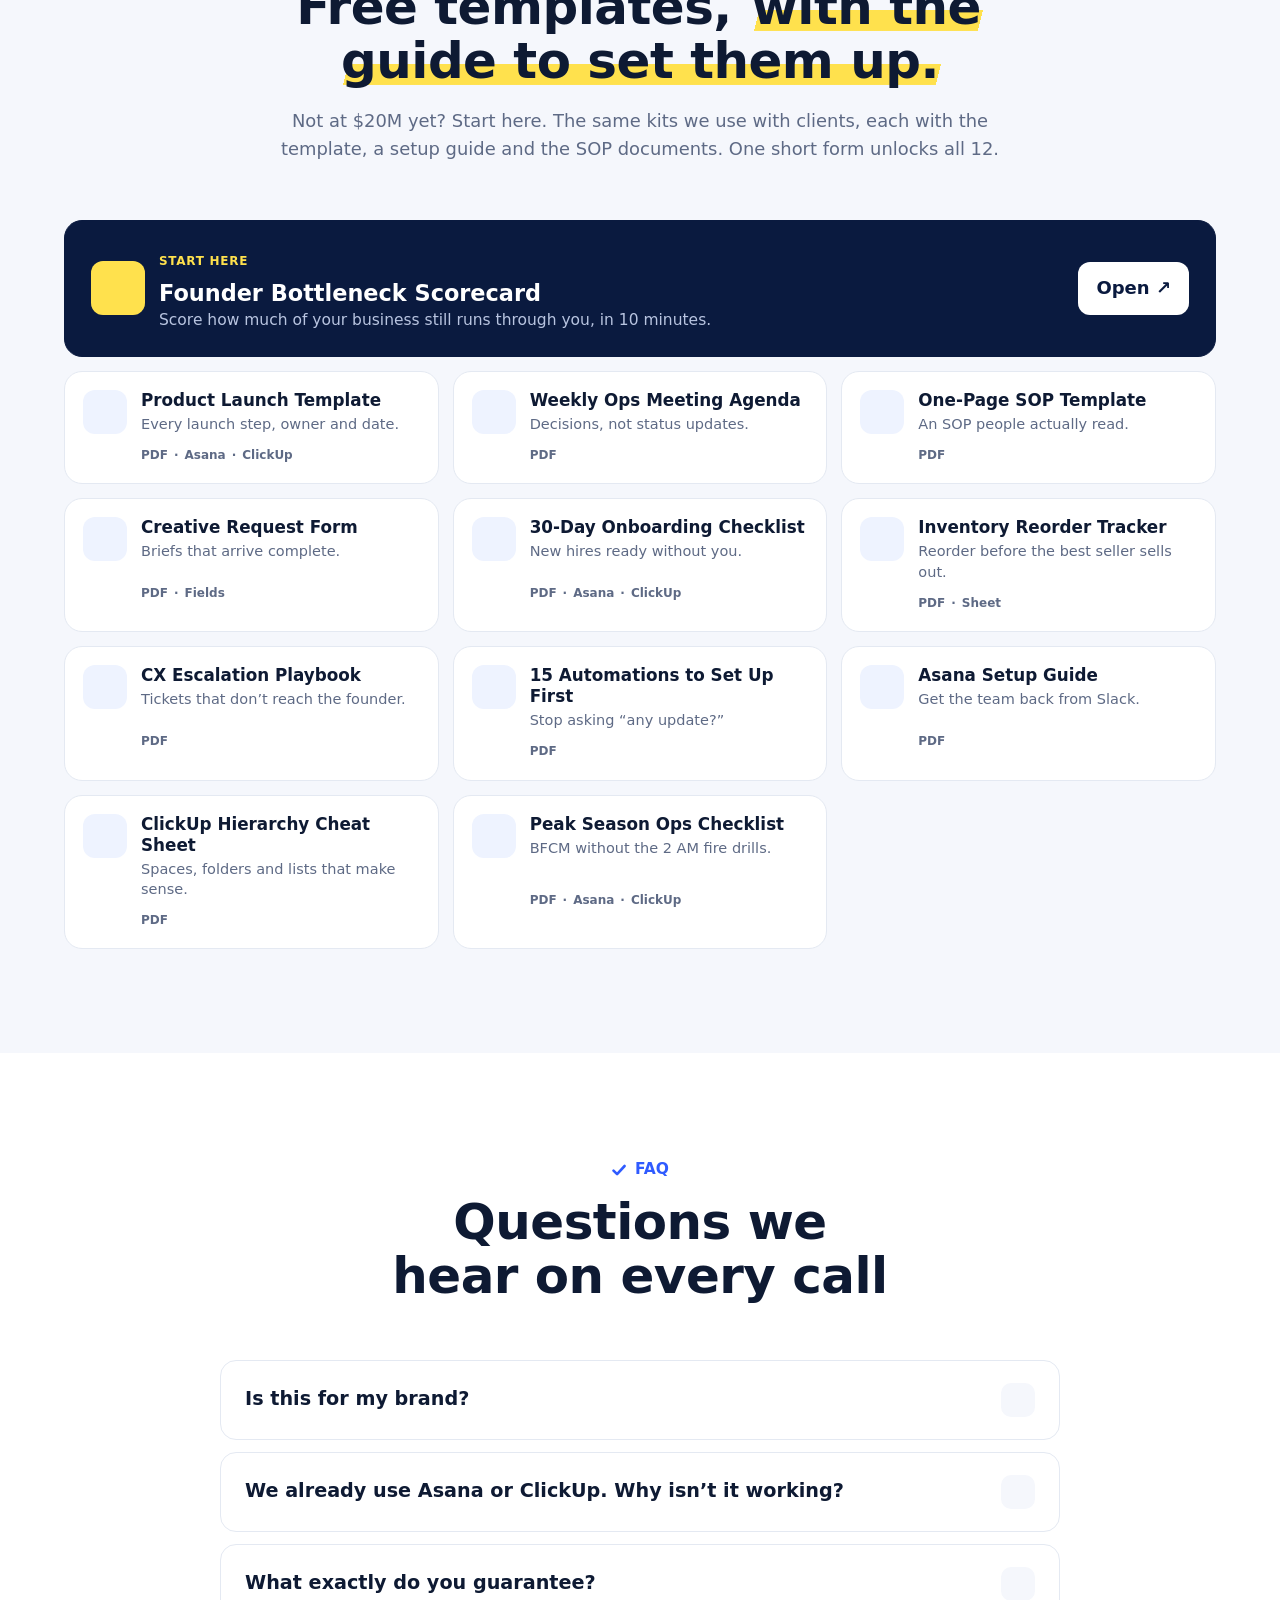
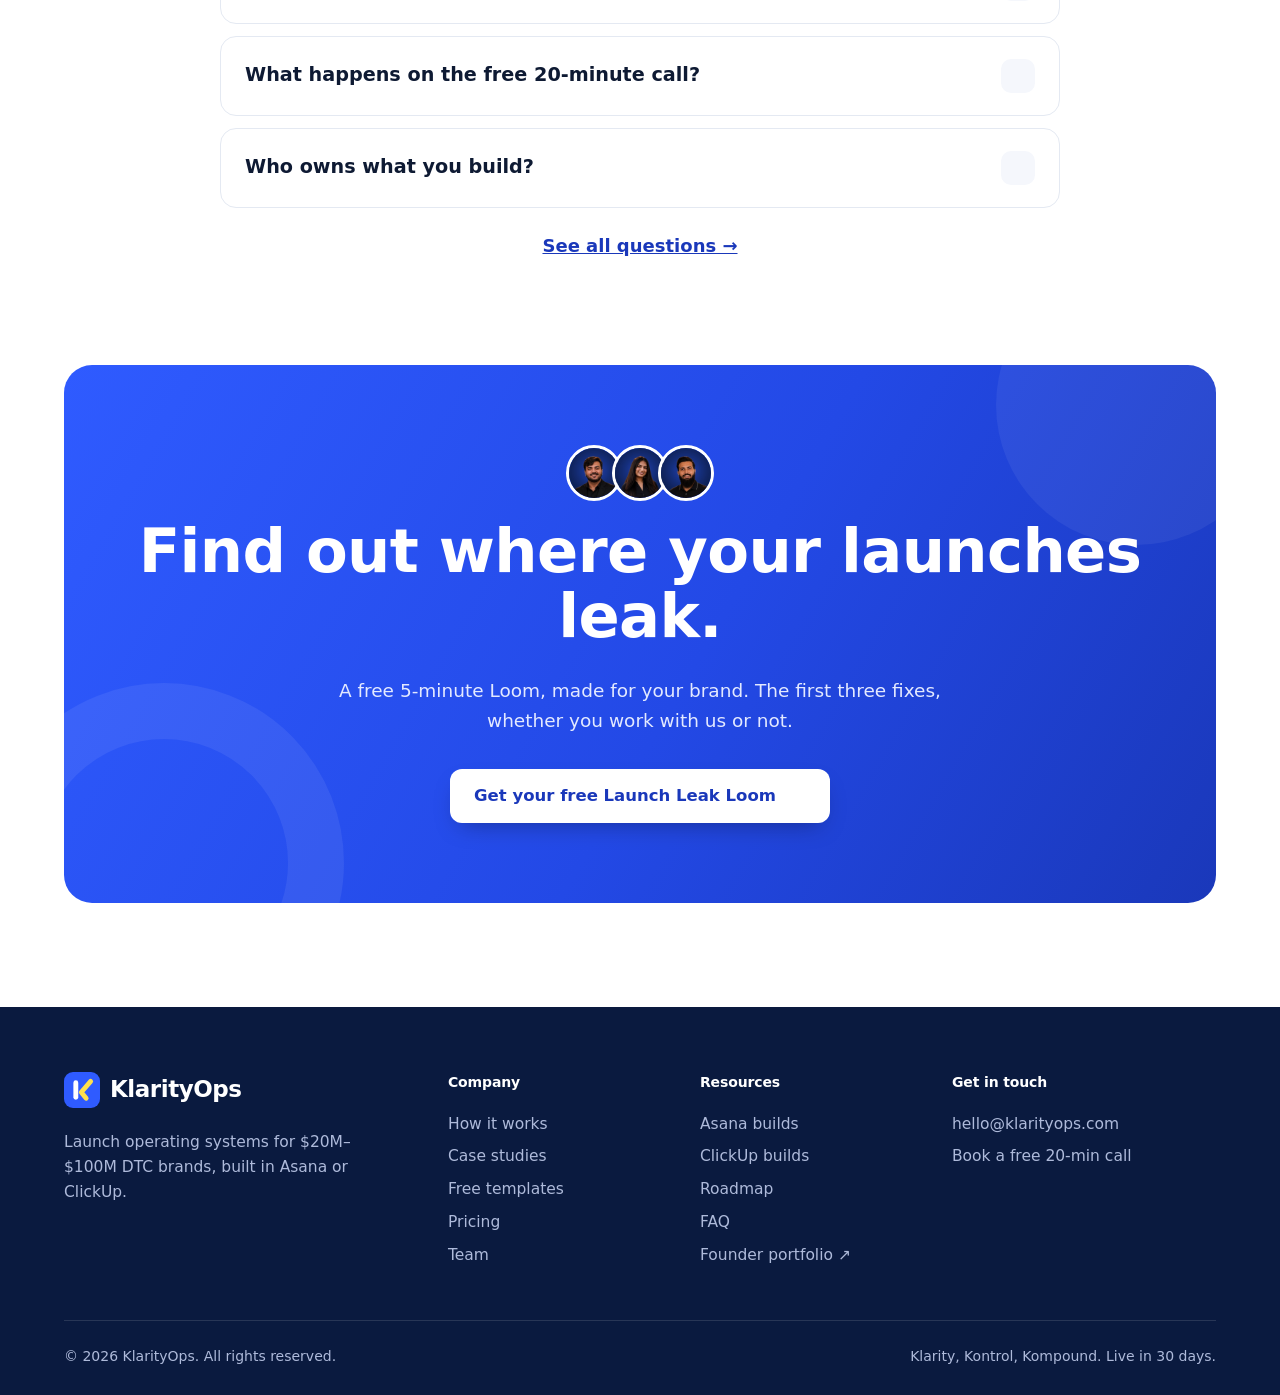
==== commit d5040015: "Beliefs section: animated scene for each belief Co-Authored-By: Claude Sonnet 5.5 <noreply@anthropic" ====
--- a/index.html
+++ b/index.html
@@ -304,11 +304,27 @@
 
         <section class="beliefs" aria-labelledby="beliefs-h">
             <div class="wrap">
-                <h2 id="beliefs-h" class="rv">What we believe</h2>
+                <h2 id="beliefs-h" class="rv">What we believe.</h2>
                 <ol>
-                    <li class="rv"><p>Nobody owns the work between teams. <em>That is where launches die.</em></p></li>
-                    <li class="rv" style="--d:1"><p>A weekly status meeting means your system <em>can’t answer a question.</em></p></li>
-                    <li class="rv" style="--d:2"><p>A new tool has never given a task <em>an owner.</em></p></li>
+                    <li class="rv b1"><p>Nobody owns the work between teams. <em>That is where launches die.</em></p><figure><svg viewBox="0 0 440 230" aria-hidden="true">
+<g class="team"><rect x="2" y="62" width="112" height="76" rx="14"/><text x="58" y="106">Marketing</text></g>
+<g class="team"><rect x="164" y="62" width="112" height="76" rx="14"/><text x="220" y="106">Ops</text></g>
+<g class="team"><rect x="326" y="62" width="112" height="76" rx="14"/><text x="382" y="106">CX</text></g>
+<path class="gap" d="M139 40V200M301 40V200"/>
+<g class="job"><rect x="12" y="20" width="92" height="30" rx="8"/><text x="58" y="40">New date</text></g>
+<g class="lost"><text x="139" y="222">No owner</text></g>
+</svg></figure></li>
+                    <li class="rv b2"><p>A weekly status meeting means your system <em>can’t answer a question.</em></p><figure><svg viewBox="0 0 440 230" aria-hidden="true">
+<g class="meet"><rect x="2" y="14" width="436" height="58" rx="14"/><text class="m1" x="22" y="49">Weekly status meeting</text><text class="m2" x="418" y="49">8 people · 60 min</text><path class="strike" d="M18 43H228"/></g>
+<g class="ask"><rect x="2" y="96" width="270" height="48" rx="14"/><text x="22" y="126">Is the launch on time?</text></g>
+<g class="ans"><rect x="96" y="160" width="342" height="64" rx="14"/><text class="a1" x="118" y="188">No. Creative is 2 days late.</text><text class="a2" x="118" y="210">Owner: JS · new date Friday</text></g>
+</svg></figure></li>
+                    <li class="rv b3"><p>A new tool has never given a task <em>an owner.</em></p><figure><svg viewBox="0 0 440 230" aria-hidden="true">
+<g class="tools"><g class="tl t1"><rect x="29" y="11" width="68" height="68" rx="16"/><image href="assets/logos/tools/asana.svg" x="40" y="22" width="46" height="46"/></g><g class="tl t2"><rect x="135" y="11" width="68" height="68" rx="16"/><image href="assets/logos/tools/clickup.svg" x="146" y="22" width="46" height="46"/></g><g class="tl t3"><rect x="241" y="11" width="68" height="68" rx="16"/><image href="assets/logos/tools/notion.svg" x="252" y="22" width="46" height="46"/></g><g class="tl t4"><rect x="347" y="11" width="68" height="68" rx="16"/><image href="assets/logos/tools/slack.svg" x="358" y="22" width="46" height="46"/></g></g>
+<g class="task"><rect x="2" y="112" width="436" height="84" rx="16"/><text class="k1" x="24" y="149">Approve final packaging</text><text class="k2" x="24" y="174">Due Thursday</text></g>
+<g class="nobody"><circle cx="394" cy="154" r="25"/><text x="394" y="163">?</text></g>
+<g class="owner"><circle cx="394" cy="154" r="26"/><text x="394" y="161">AR</text></g>
+</svg></figure></li>
                 </ol>
             </div>
         </section>
--- a/assets/css/site.css
+++ b/assets/css/site.css
@@ -1526,13 +1526,55 @@
 .pp-say b { display: block; font-size: 14px; color: var(--muted); font-weight: 700; margin-bottom: 6px; }
 .pp-say ul { list-style: none; margin: 0; padding: 0; }
 .pp-say li { font-size: 16.5px; line-height: 1.5; color: var(--ink); font-weight: 500; padding: 3px 0; }
-.beliefs { background: var(--navy); padding: 96px 0; }
-.beliefs h2 { color: var(--yellow); font-family: var(--sans); font-size: 16px; font-weight: 700; margin-bottom: 22px; }
+.beliefs { background: radial-gradient(900px 600px at 88% 8%, rgba(47,91,255,.38), transparent 62%), radial-gradient(700px 520px at 0% 96%, rgba(47,91,255,.22), transparent 60%), var(--navy); padding: 112px 0 64px; }
+.beliefs h2 { color: #fff; font-family: var(--display); font-size: clamp(2.4rem, 5vw, 4rem); line-height: 1; margin-bottom: 40px; }
 .beliefs ol { list-style: none; margin: 0; padding: 0; }
-.beliefs li { padding: 28px 0; border-top: 1px solid rgba(255,255,255,.14); }
-.beliefs li:last-child { padding-bottom: 0; }
-.beliefs p { font-family: var(--display); font-weight: 800; font-size: clamp(1.75rem, 3.6vw, 2.9rem); line-height: 1.12; color: #fff; max-width: 24ch; text-wrap: balance; margin: 0; }
-.beliefs em { font-style: normal; color: #8FA8FF; }
+.beliefs li { display: grid; grid-template-columns: minmax(0, 1fr) minmax(0, 440px); gap: 64px; align-items: center; padding: 56px 0; border-top: 1px solid rgba(255,255,255,.13); }
+.beliefs li.b2 figure { order: -1; }
+.beliefs li.b2 { grid-template-columns: minmax(0, 440px) minmax(0, 1fr); }
+.beliefs p { font-family: var(--display); font-weight: 800; font-size: clamp(1.7rem, 3.2vw, 2.7rem); line-height: 1.12; color: #fff; max-width: 17ch; text-wrap: balance; margin: 0; }
+.beliefs em { display: block; font-style: normal; color: var(--yellow); }
+.beliefs figure { margin: 0; }
+.beliefs svg { width: 100%; height: auto; display: block; overflow: visible; font-family: var(--sans); font-weight: 700; }
+.beliefs svg text { fill: #fff; font-size: 16px; }
+.beliefs svg g, .beliefs svg image, .beliefs svg path { transform-box: fill-box; transform-origin: center; }
+.beliefs .team rect { fill: rgba(255,255,255,.08); stroke: rgba(255,255,255,.24); }
+.beliefs .team text, .beliefs .lost text, .beliefs .job text, .beliefs .nobody text, .beliefs .owner text { text-anchor: middle; }
+.beliefs .gap { stroke: #FF7A80; stroke-width: 2; stroke-dasharray: 3 8; stroke-linecap: round; }
+.beliefs .job rect { fill: var(--yellow); }
+.beliefs .job text { fill: var(--navy); font-size: 15px; }
+.beliefs .lost text { fill: #FF8D92; }
+.beliefs .meet rect { fill: rgba(255,255,255,.08); stroke: rgba(255,255,255,.2); }
+.beliefs .meet .m2 { text-anchor: end; fill: #AEBADA; font-size: 14px; }
+.beliefs .strike { stroke: #FF7A80; stroke-width: 3; fill: none; stroke-dasharray: 212; }
+.beliefs .ask rect { fill: #fff; }
+.beliefs .ask text { fill: var(--navy); }
+.beliefs .ans rect { fill: var(--blue); }
+.beliefs .ans .a2 { fill: #D5DEFF; font-size: 14px; font-weight: 500; }
+.beliefs .tl rect { fill: #fff; }
+.beliefs .task rect { fill: #fff; }
+.beliefs .task .k1 { fill: var(--navy); font-size: 18px; }
+.beliefs .task .k2 { fill: var(--muted); font-size: 14px; font-weight: 500; }
+.beliefs .nobody circle { fill: none; stroke: #D93B41; stroke-width: 2.5; stroke-dasharray: 5 6; }
+.beliefs .nobody text { fill: #D93B41; font-size: 24px; }
+.beliefs .owner circle { fill: var(--green); }
+@media (prefers-reduced-motion: no-preference) {
+    .beliefs li.in .job { animation: bl-job 6s var(--ease) infinite; }
+    .beliefs li.in .lost { animation: bl-late 6s var(--ease) infinite; }
+    .beliefs li.in .strike { animation: bl-strike 7s var(--ease) infinite; }
+    .beliefs li.in .ask { animation: bl-ask 7s var(--ease) infinite; }
+    .beliefs li.in .ans { animation: bl-ans 7s var(--ease) infinite; }
+    .beliefs li.in .tools .tl { animation: bl-tool 7s var(--ease) infinite backwards; }
+    .beliefs li.in .tools .t2 { animation-delay: .35s; } .beliefs li.in .tools .t3 { animation-delay: .7s; } .beliefs li.in .tools .t4 { animation-delay: 1.05s; }
+    .beliefs li.in .owner { animation: bl-owner 7s var(--ease) infinite; }
+}
+@keyframes bl-job { 0%, 8% { transform: translate(0, 0); opacity: 1; } 34% { transform: translate(81px, 0); } 52%, 88% { transform: translate(81px, 156px) rotate(9deg); opacity: 1; } 96%, 100% { transform: translate(81px, 156px) rotate(9deg); opacity: 0; } }
+@keyframes bl-late { 0%, 50% { opacity: 0; } 58%, 92% { opacity: 1; } 100% { opacity: 0; } }
+@keyframes bl-strike { 0%, 10% { stroke-dashoffset: 212; } 22%, 94% { stroke-dashoffset: 0; } 100% { stroke-dashoffset: 212; } }
+@keyframes bl-ask { 0%, 22% { opacity: 0; transform: translateY(14px); } 32%, 94% { opacity: 1; transform: none; } 100% { opacity: 0; } }
+@keyframes bl-ans { 0%, 42% { opacity: 0; transform: translateY(14px); } 52%, 94% { opacity: 1; transform: none; } 100% { opacity: 0; } }
+@keyframes bl-tool { 0% { opacity: 0; transform: translateY(-22px); } 10%, 92% { opacity: 1; transform: none; } 100% { opacity: 0; } }
+@keyframes bl-owner { 0%, 52% { opacity: 0; transform: scale(.4); } 60% { opacity: 1; transform: scale(1.12); } 66%, 94% { opacity: 1; transform: none; } 100% { opacity: 0; } }
 .story-grid { display: grid; grid-template-columns: minmax(0, 360px) minmax(0, 1fr); gap: 64px; align-items: center; }
 .story figure { margin: 0; }
 .story figure img { width: 100%; height: auto; border-radius: 22px; display: block; }
@@ -1554,5 +1596,7 @@
     .story-grid { grid-template-columns: 1fr; gap: 28px; }
     .story figure { max-width: 260px; }
     .train3 ol { grid-template-columns: 1fr; gap: 24px; }
-    .beliefs { padding: 64px 0; }
-}
+    .beliefs { padding: 72px 0 24px; }
+    .beliefs li, .beliefs li.b2 { grid-template-columns: 1fr; gap: 28px; padding: 40px 0; }
+    .beliefs li.b2 figure { order: 0; }
+}
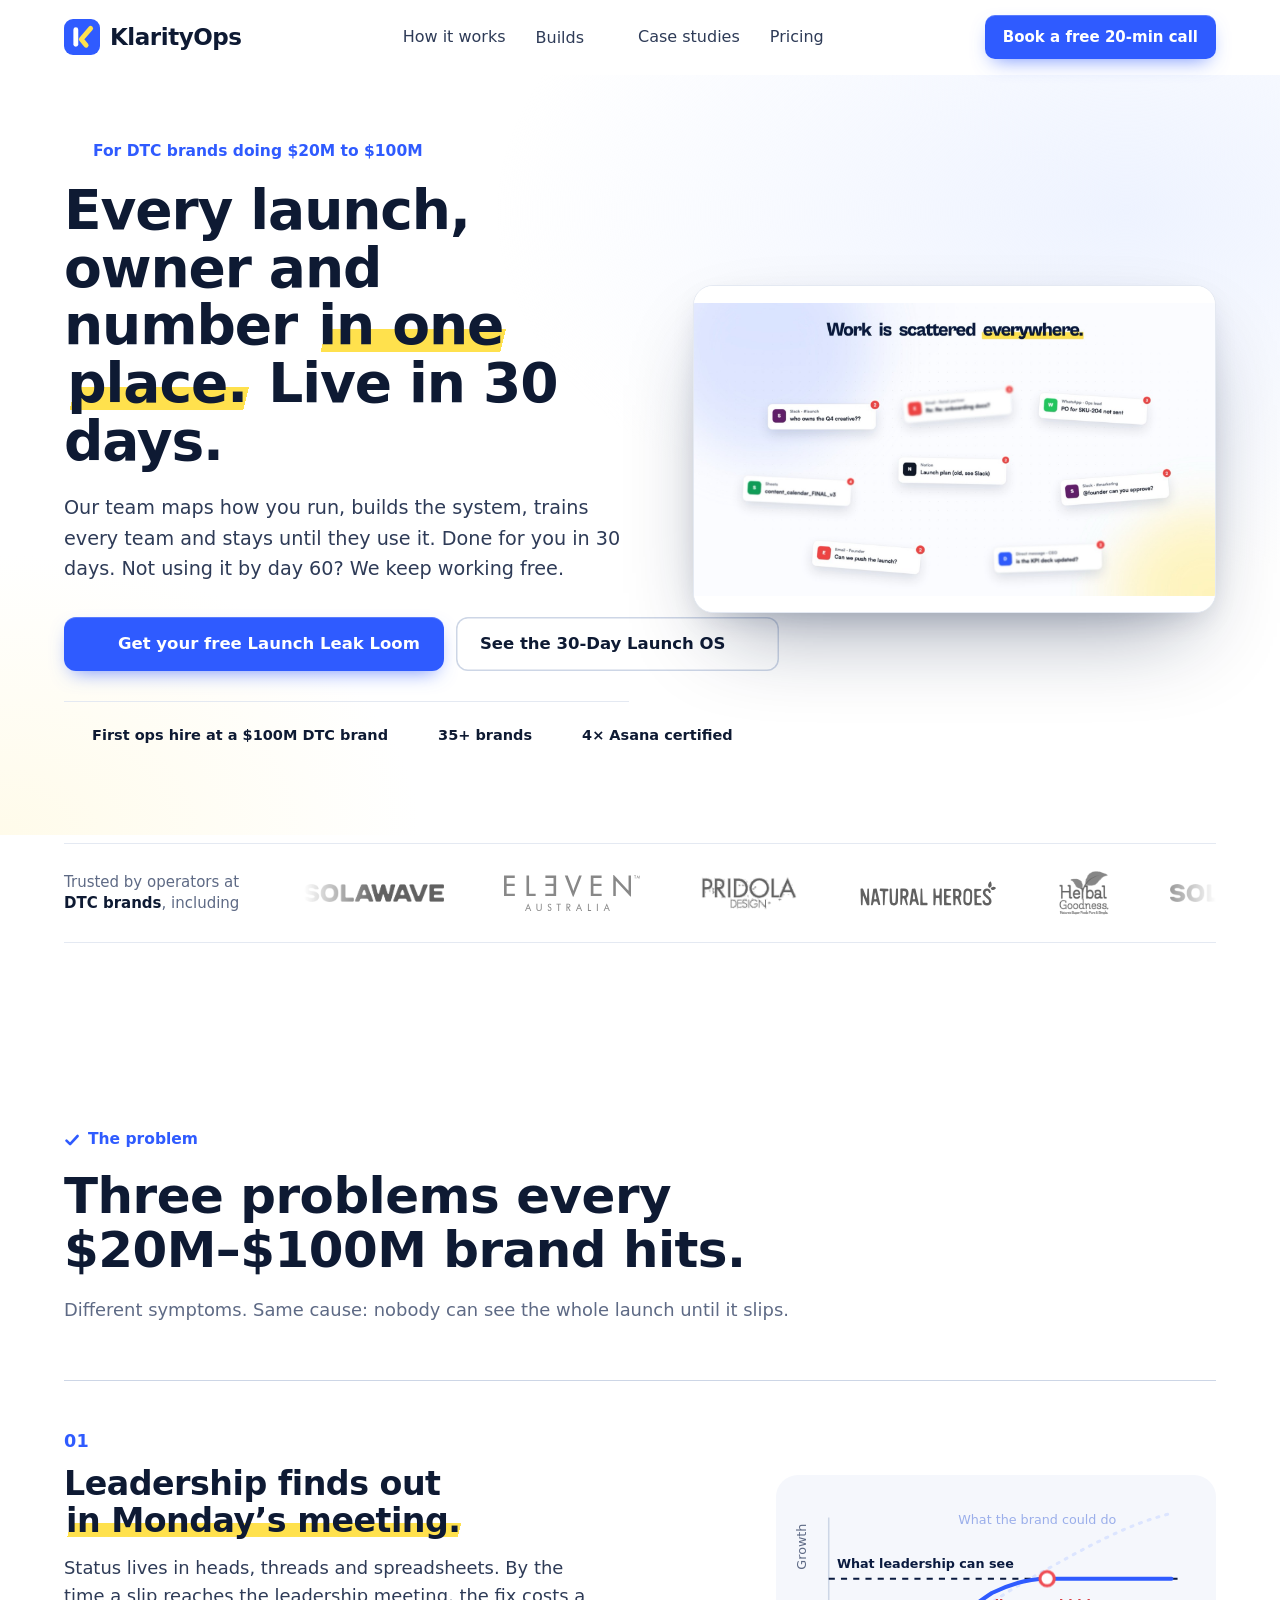
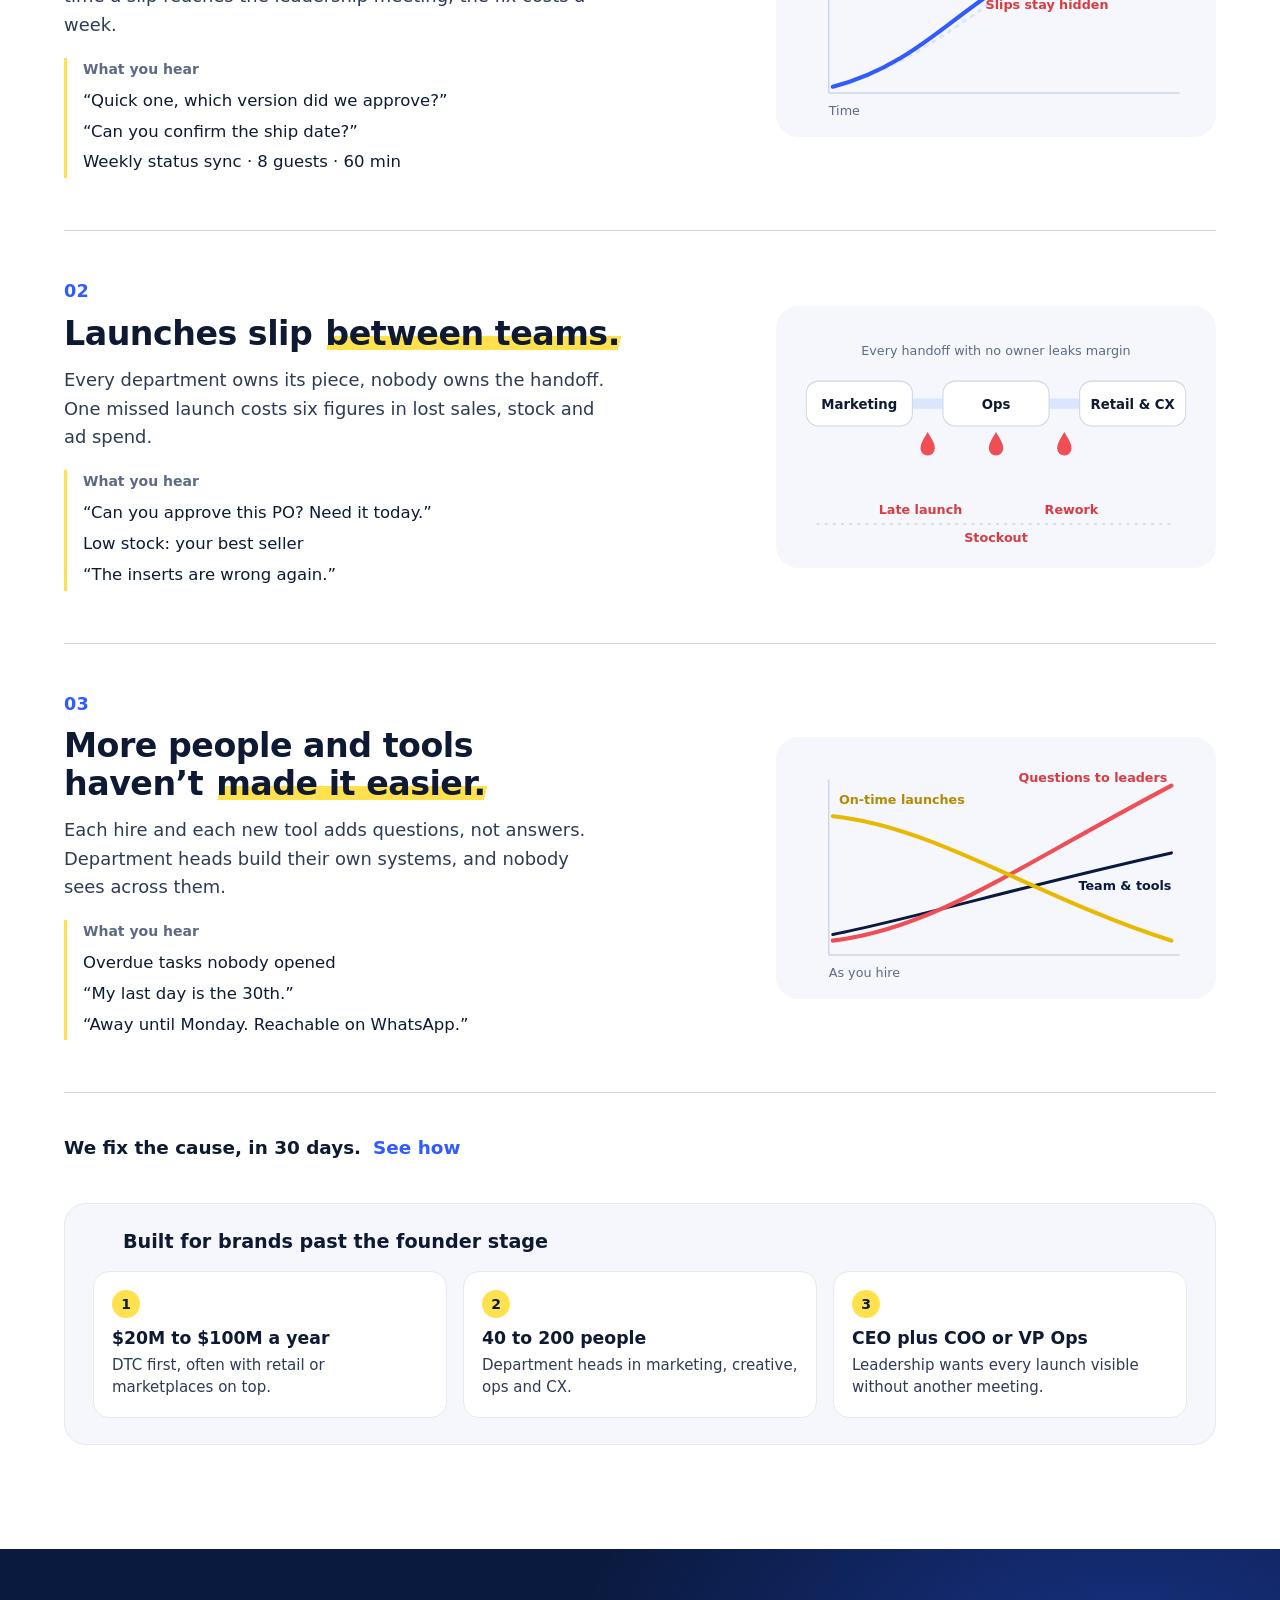
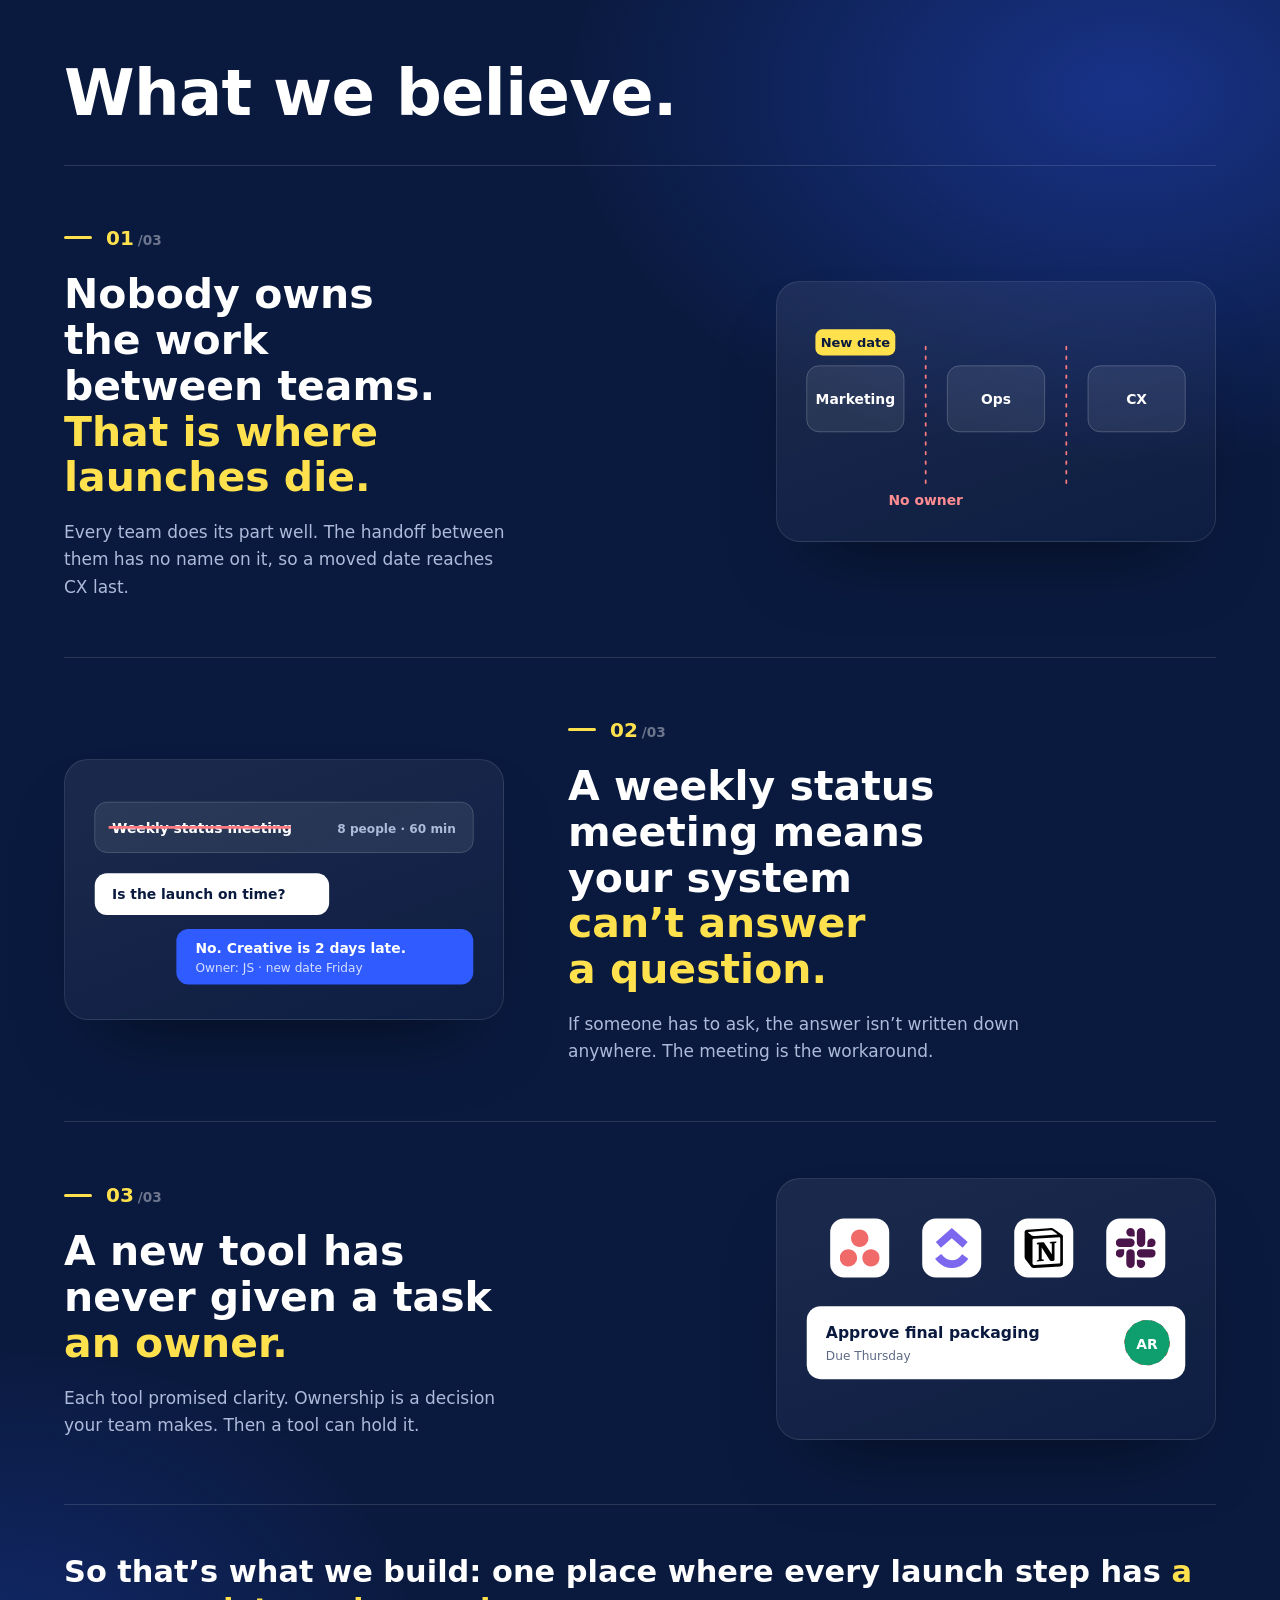
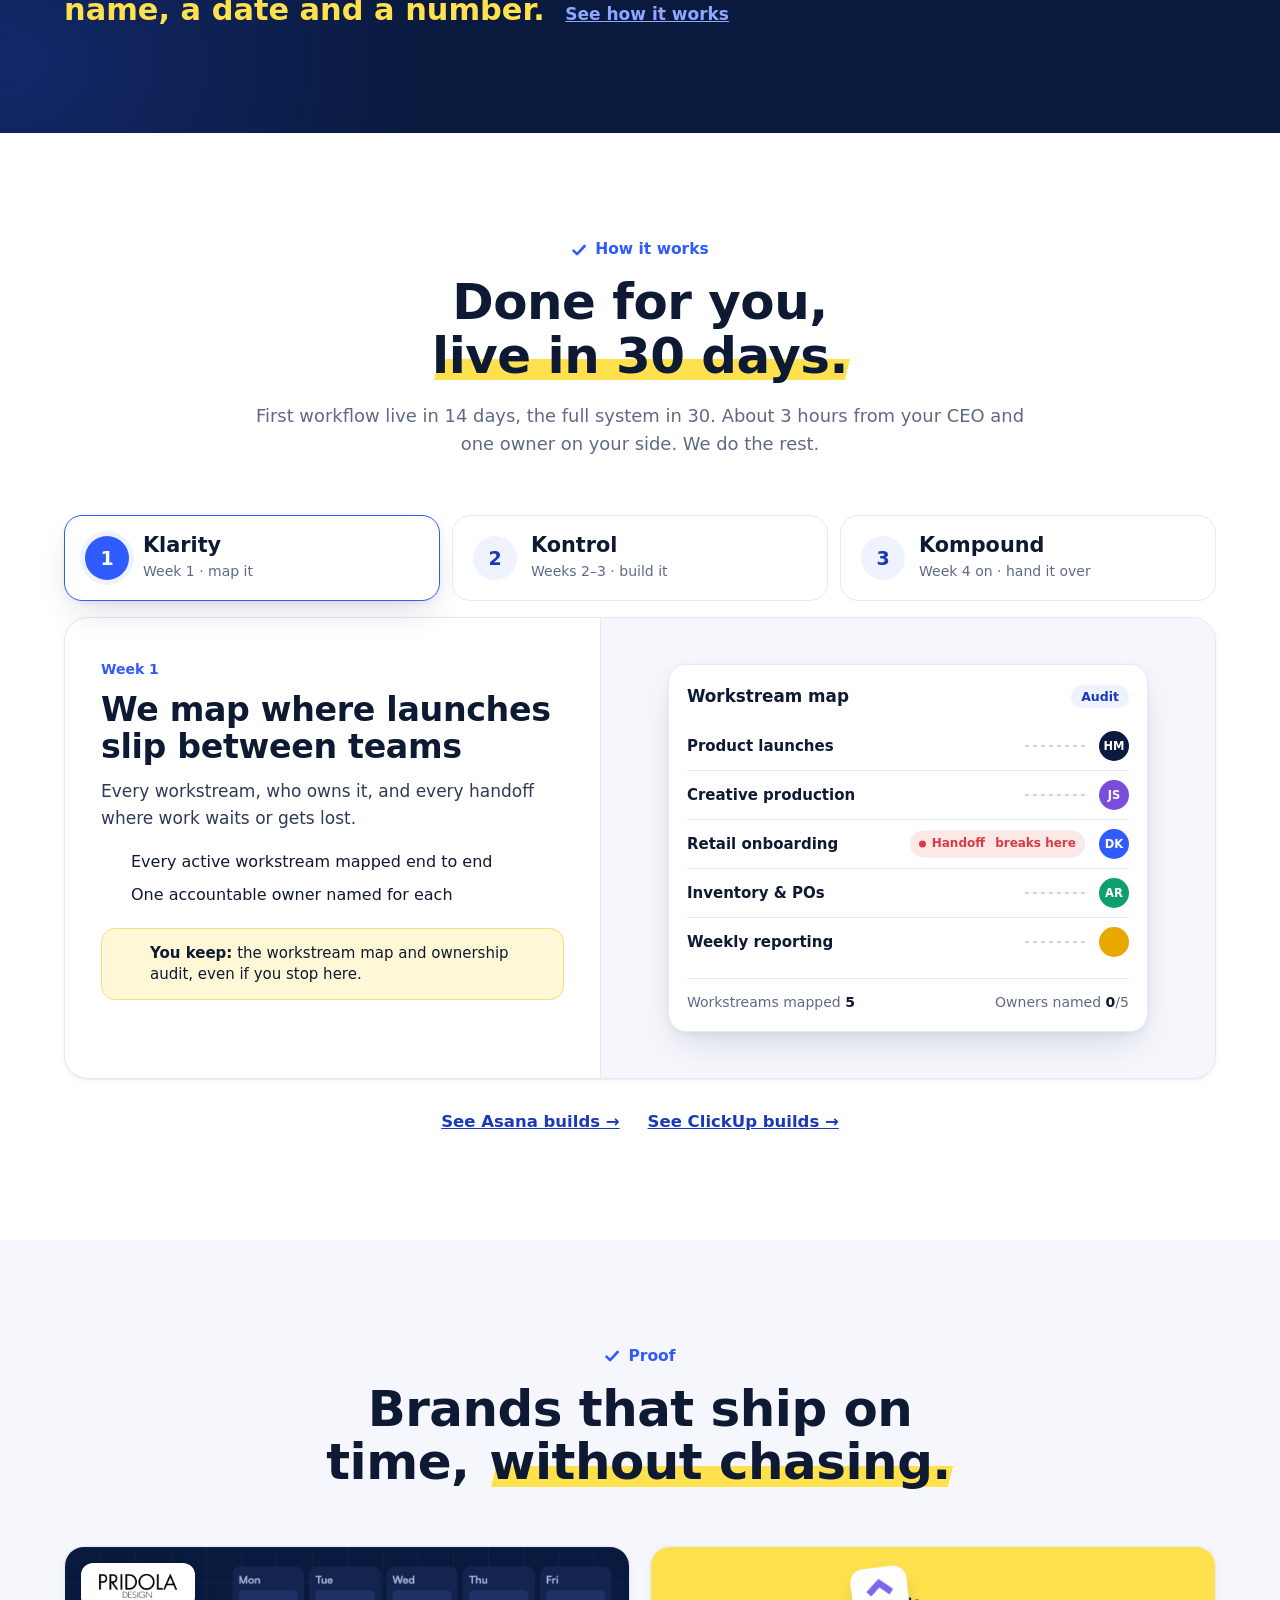
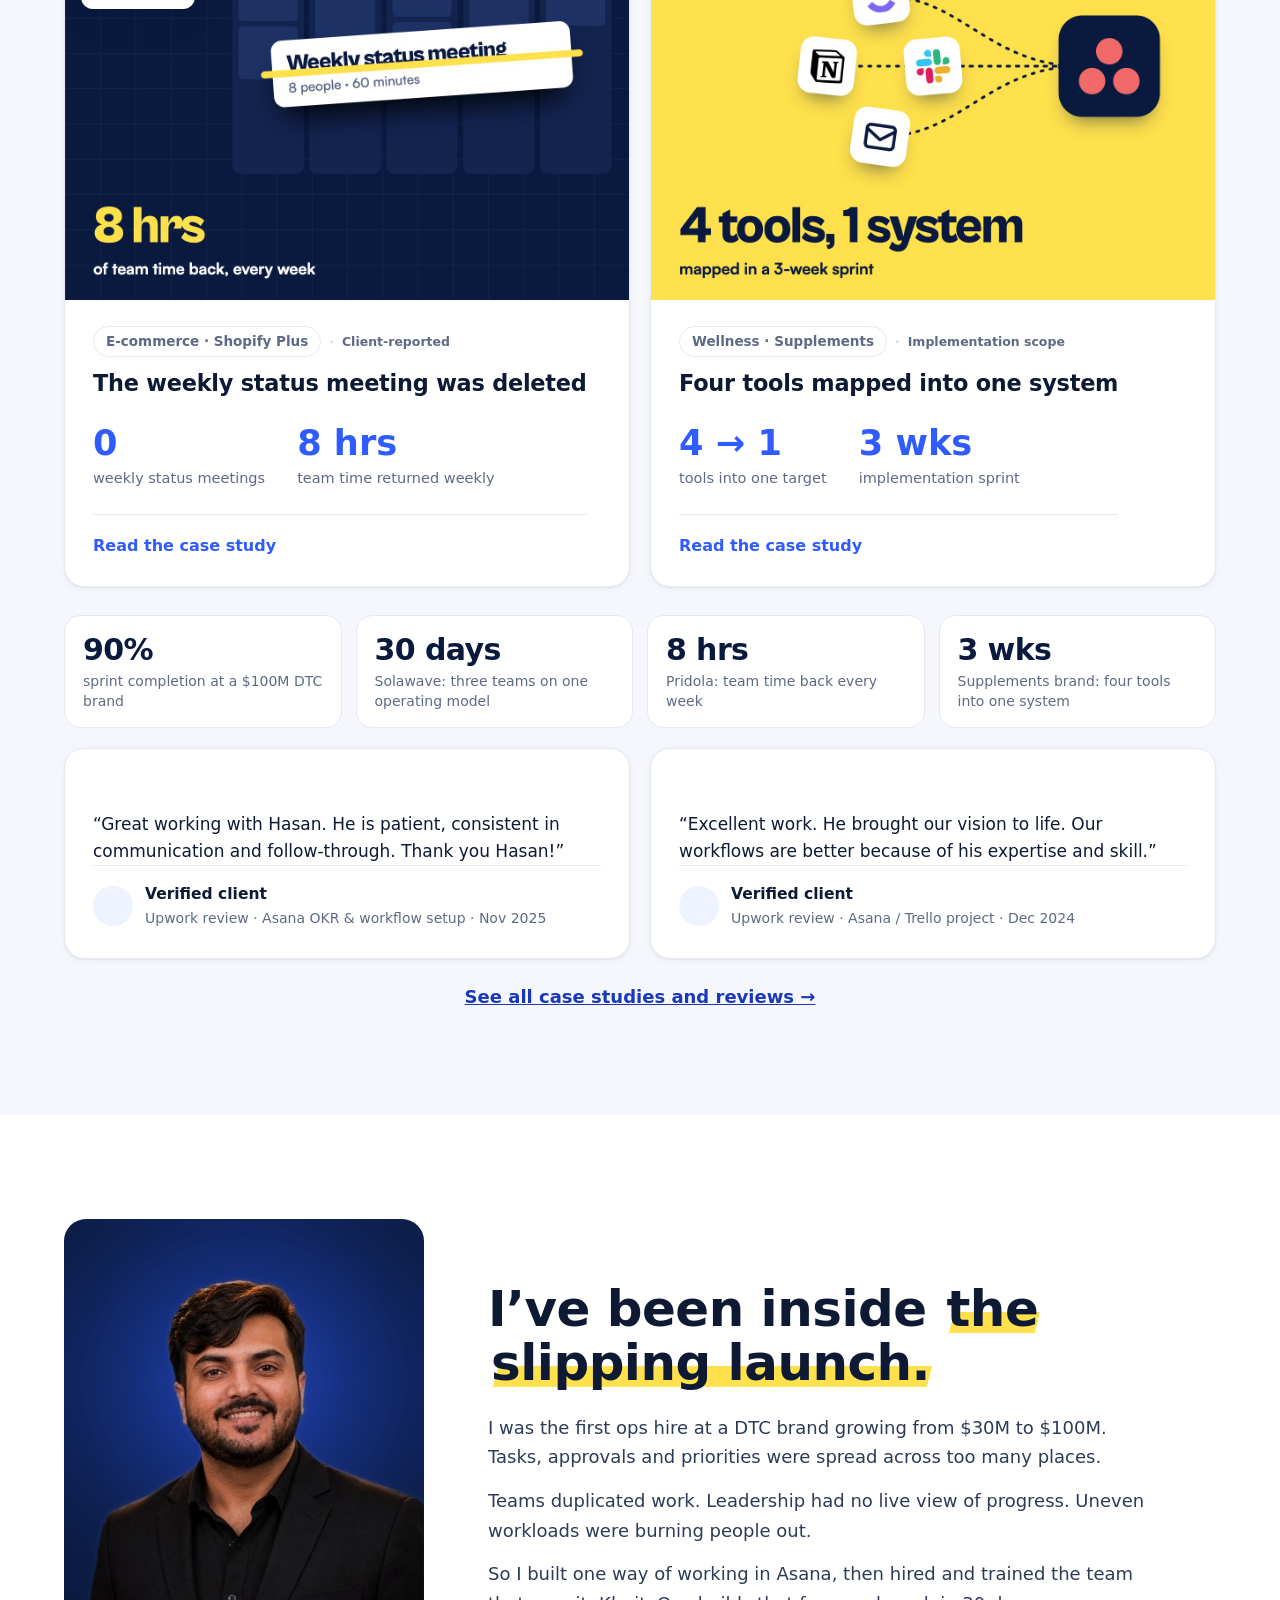
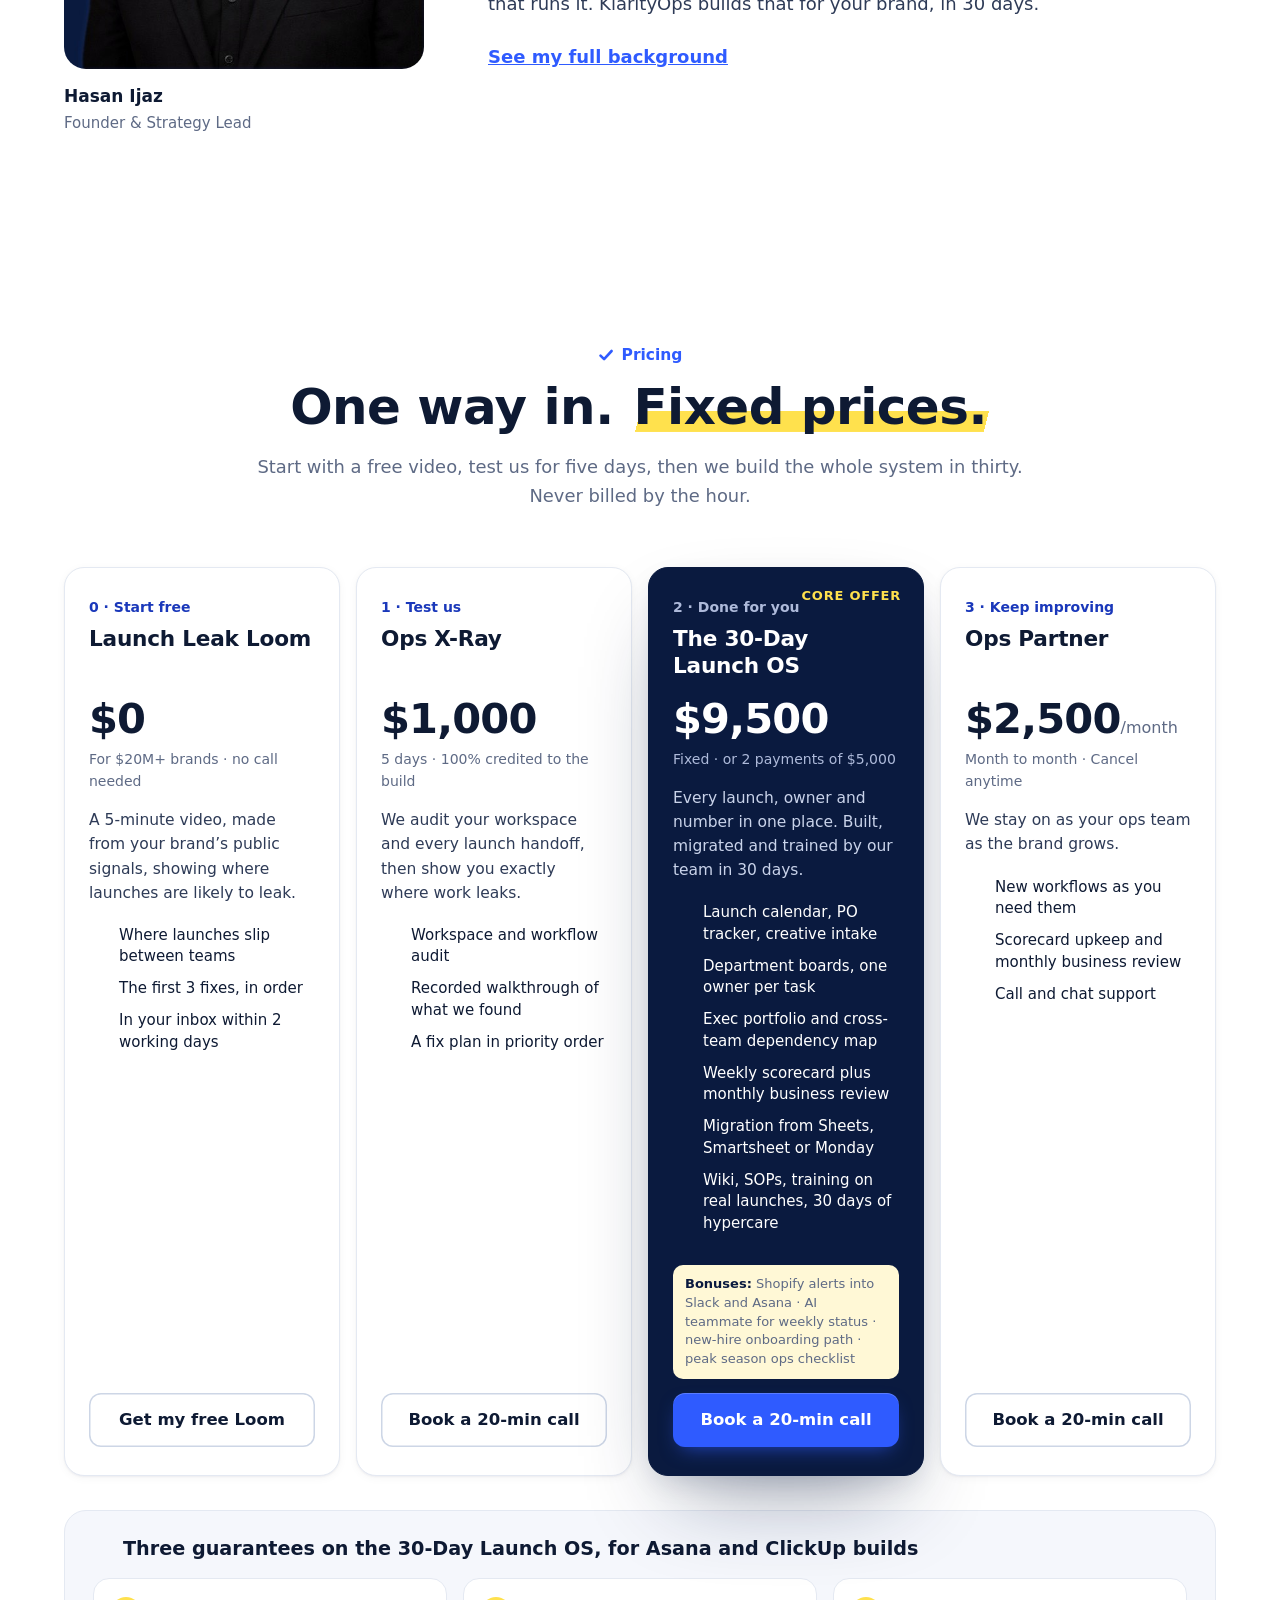
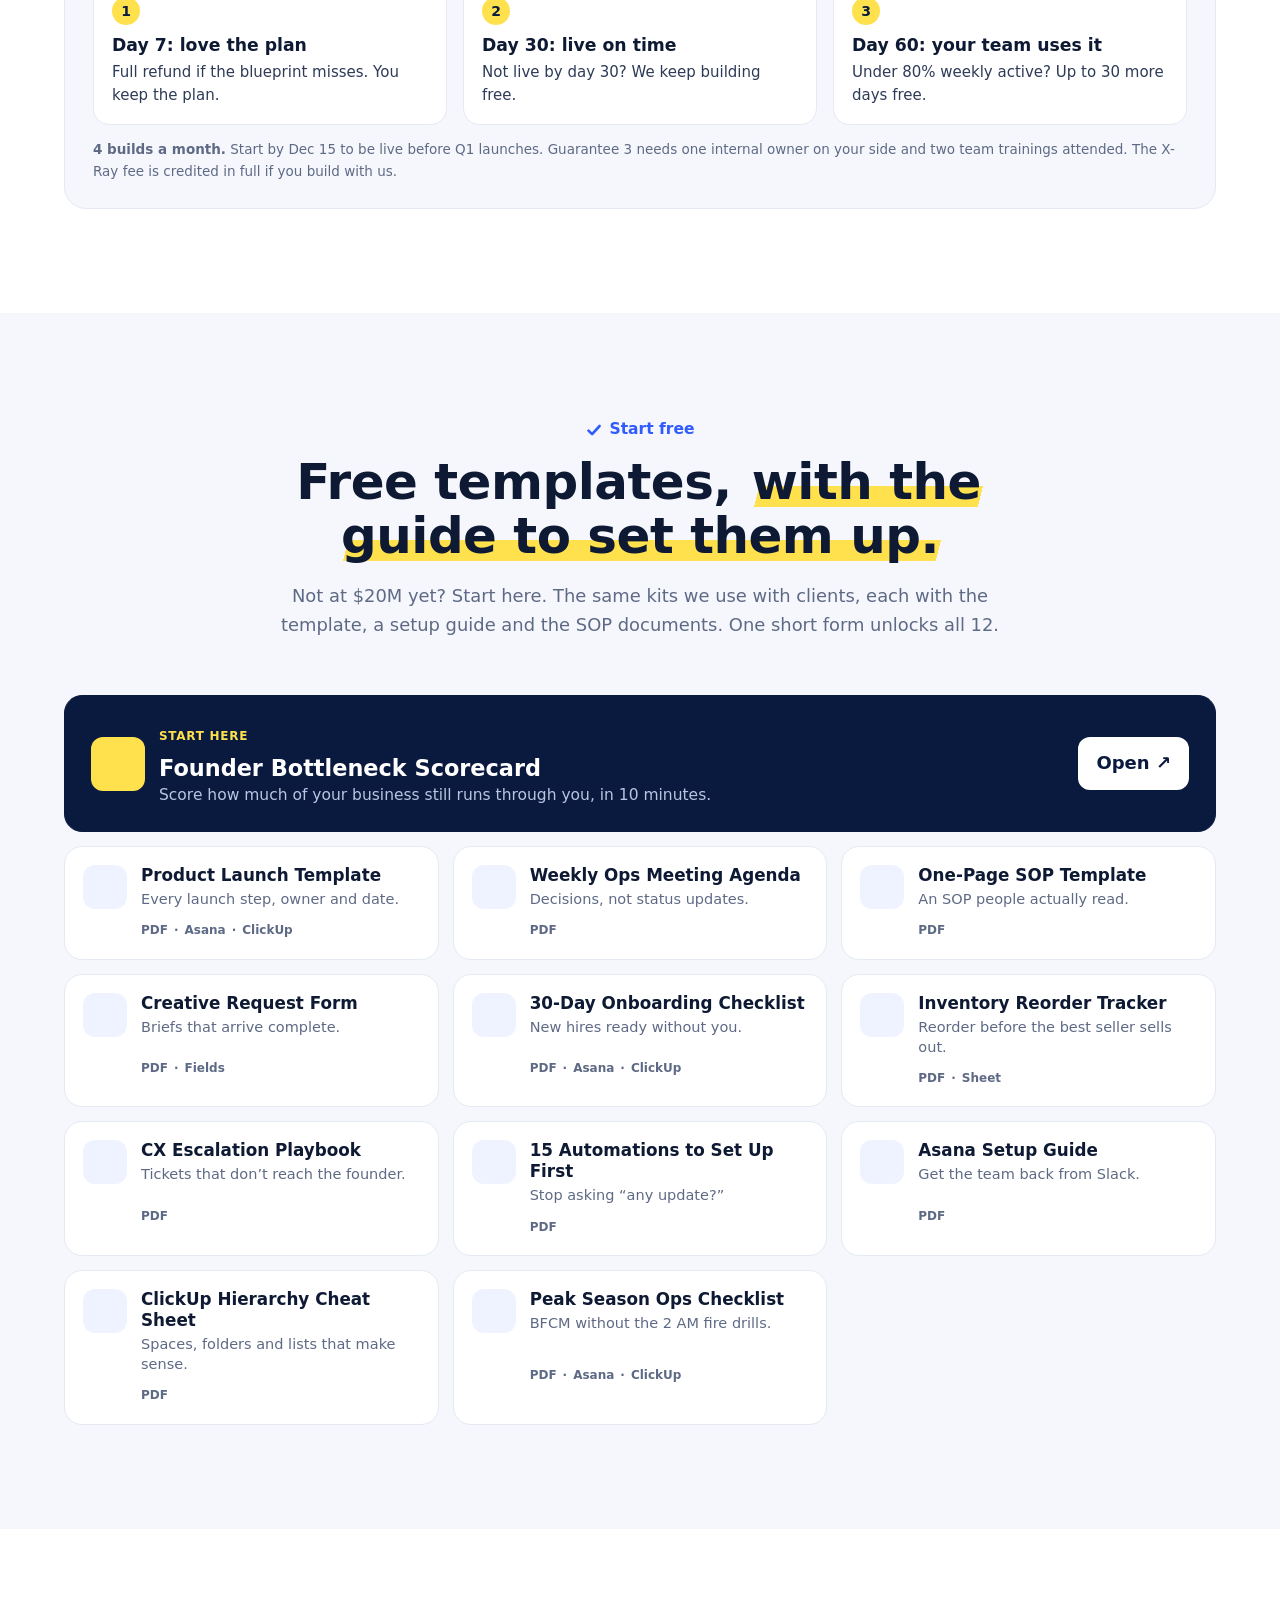
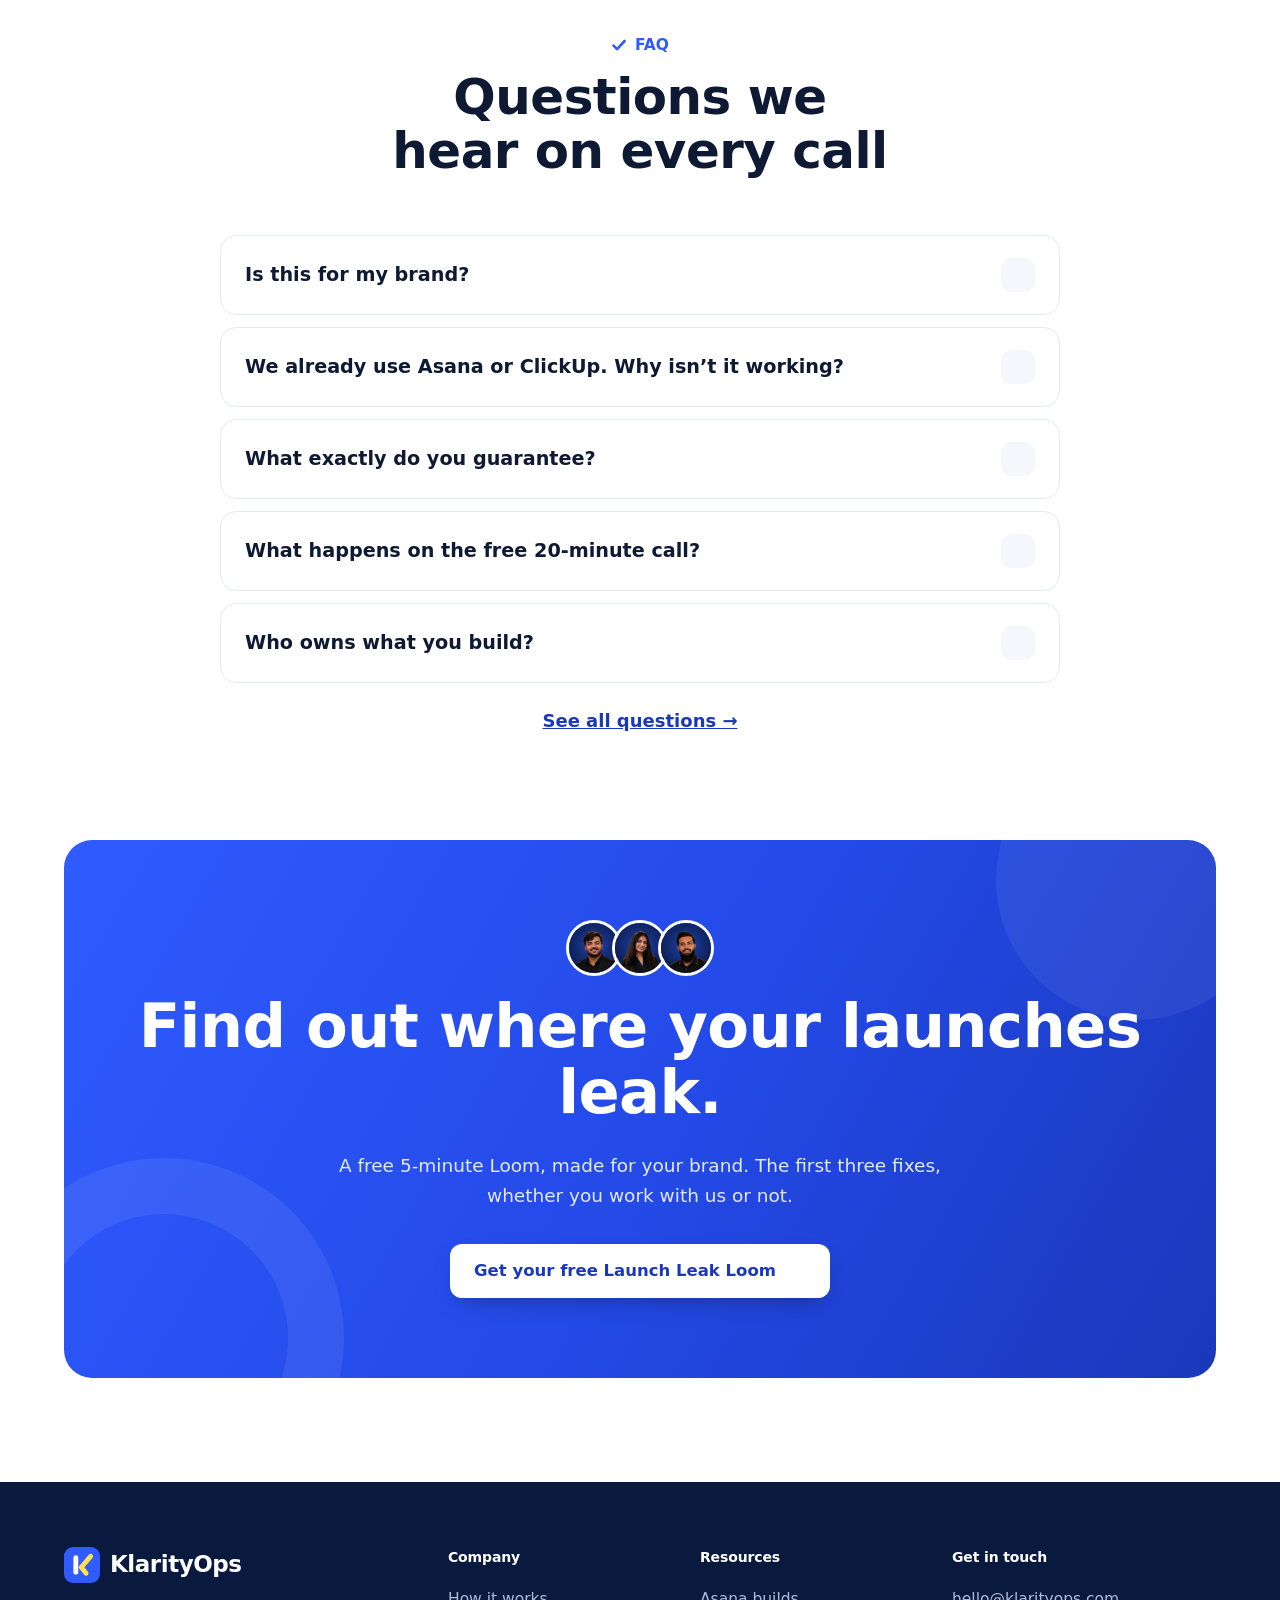
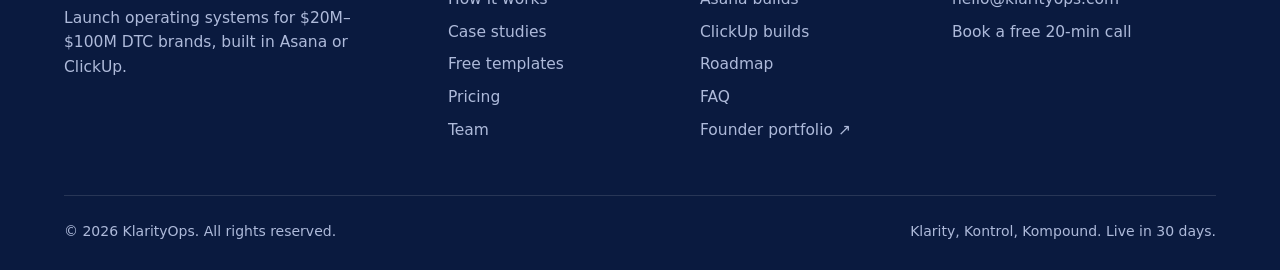
==== commit c2871d02: "Beliefs: numbers, supporting lines, scene panels, reading focus, closing line Co-Authored-By: Claude" ====
--- a/index.html
+++ b/index.html
@@ -306,7 +306,7 @@
             <div class="wrap">
                 <h2 id="beliefs-h" class="rv">What we believe.</h2>
                 <ol>
-                    <li class="rv b1"><p>Nobody owns the work between teams. <em>That is where launches die.</em></p><figure><svg viewBox="0 0 440 230" aria-hidden="true">
+                    <li class="rv b1"><div class="bt"><span class="bn">01<small>/03</small></span><p>Nobody owns the work between teams. <em>That is where launches die.</em></p><span class="bs">Every team does its part well. The handoff between them has no name on it, so a moved date reaches CX last.</span></div><figure><svg viewBox="0 0 440 230" aria-hidden="true">
 <g class="team"><rect x="2" y="62" width="112" height="76" rx="14"/><text x="58" y="106">Marketing</text></g>
 <g class="team"><rect x="164" y="62" width="112" height="76" rx="14"/><text x="220" y="106">Ops</text></g>
 <g class="team"><rect x="326" y="62" width="112" height="76" rx="14"/><text x="382" y="106">CX</text></g>
@@ -314,18 +314,19 @@
 <g class="job"><rect x="12" y="20" width="92" height="30" rx="8"/><text x="58" y="40">New date</text></g>
 <g class="lost"><text x="139" y="222">No owner</text></g>
 </svg></figure></li>
-                    <li class="rv b2"><p>A weekly status meeting means your system <em>can’t answer a question.</em></p><figure><svg viewBox="0 0 440 230" aria-hidden="true">
+                    <li class="rv b2"><div class="bt"><span class="bn">02<small>/03</small></span><p>A weekly status meeting means your system <em>can’t answer a question.</em></p><span class="bs">If someone has to ask, the answer isn’t written down anywhere. The meeting is the workaround.</span></div><figure><svg viewBox="0 0 440 230" aria-hidden="true">
 <g class="meet"><rect x="2" y="14" width="436" height="58" rx="14"/><text class="m1" x="22" y="49">Weekly status meeting</text><text class="m2" x="418" y="49">8 people · 60 min</text><path class="strike" d="M18 43H228"/></g>
 <g class="ask"><rect x="2" y="96" width="270" height="48" rx="14"/><text x="22" y="126">Is the launch on time?</text></g>
 <g class="ans"><rect x="96" y="160" width="342" height="64" rx="14"/><text class="a1" x="118" y="188">No. Creative is 2 days late.</text><text class="a2" x="118" y="210">Owner: JS · new date Friday</text></g>
 </svg></figure></li>
-                    <li class="rv b3"><p>A new tool has never given a task <em>an owner.</em></p><figure><svg viewBox="0 0 440 230" aria-hidden="true">
+                    <li class="rv b3"><div class="bt"><span class="bn">03<small>/03</small></span><p>A new tool has never given a task <em>an owner.</em></p><span class="bs">Each tool promised clarity. Ownership is a decision your team makes. Then a tool can hold it.</span></div><figure><svg viewBox="0 0 440 230" aria-hidden="true">
 <g class="tools"><g class="tl t1"><rect x="29" y="11" width="68" height="68" rx="16"/><image href="assets/logos/tools/asana.svg" x="40" y="22" width="46" height="46"/></g><g class="tl t2"><rect x="135" y="11" width="68" height="68" rx="16"/><image href="assets/logos/tools/clickup.svg" x="146" y="22" width="46" height="46"/></g><g class="tl t3"><rect x="241" y="11" width="68" height="68" rx="16"/><image href="assets/logos/tools/notion.svg" x="252" y="22" width="46" height="46"/></g><g class="tl t4"><rect x="347" y="11" width="68" height="68" rx="16"/><image href="assets/logos/tools/slack.svg" x="358" y="22" width="46" height="46"/></g></g>
 <g class="task"><rect x="2" y="112" width="436" height="84" rx="16"/><text class="k1" x="24" y="149">Approve final packaging</text><text class="k2" x="24" y="174">Due Thursday</text></g>
 <g class="nobody"><circle cx="394" cy="154" r="25"/><text x="394" y="163">?</text></g>
 <g class="owner"><circle cx="394" cy="154" r="26"/><text x="394" y="161">AR</text></g>
 </svg></figure></li>
                 </ol>
+                <p class="bl-close rv">So that’s what we build: one place where every launch step has <span>a name, a date and a number.</span> <a href="#system">See how it works <i data-lucide="arrow-right"></i></a></p>
             </div>
         </section>
 
--- a/assets/css/site.css
+++ b/assets/css/site.css
@@ -1532,9 +1532,20 @@
 .beliefs li { display: grid; grid-template-columns: minmax(0, 1fr) minmax(0, 440px); gap: 64px; align-items: center; padding: 56px 0; border-top: 1px solid rgba(255,255,255,.13); }
 .beliefs li.b2 figure { order: -1; }
 .beliefs li.b2 { grid-template-columns: minmax(0, 440px) minmax(0, 1fr); }
-.beliefs p { font-family: var(--display); font-weight: 800; font-size: clamp(1.7rem, 3.2vw, 2.7rem); line-height: 1.12; color: #fff; max-width: 17ch; text-wrap: balance; margin: 0; }
+.beliefs .bt p { font-family: var(--display); font-weight: 800; font-size: clamp(1.7rem, 3.2vw, 2.7rem); line-height: 1.12; color: #fff; max-width: 17ch; text-wrap: balance; margin: 0; }
 .beliefs em { display: block; font-style: normal; color: var(--yellow); }
-.beliefs figure { margin: 0; }
+.beliefs figure { margin: 0; padding: 30px 28px; border-radius: 24px; background: linear-gradient(160deg, rgba(255,255,255,.07), rgba(255,255,255,.02)); border: 1px solid rgba(255,255,255,.1); box-shadow: 0 40px 80px -40px rgba(0,0,0,.6); }
+.beliefs .bn { display: flex; align-items: baseline; gap: 4px; font-family: var(--display); font-weight: 800; font-size: 1.25rem; color: var(--yellow); margin-bottom: 18px; }
+.beliefs .bn::before { content: ""; width: 28px; height: 3px; border-radius: 2px; background: var(--yellow); margin-right: 10px; align-self: center; }
+.beliefs .bn small { font-size: .85rem; color: rgba(255,255,255,.4); }
+.beliefs .bs { display: block; margin-top: 18px; max-width: 42ch; font-size: 17px; line-height: 1.6; color: #AEBADA; }
+.beliefs li { transition: opacity .5s var(--ease); }
+.beliefs.focus li { opacity: .32; }
+.beliefs.focus li.on { opacity: 1; }
+.bl-close { margin: 8px 0 0; padding: 48px 0 40px; border-top: 1px solid rgba(255,255,255,.13); font-family: var(--display); font-weight: 800; font-size: clamp(1.4rem, 2.4vw, 1.9rem); line-height: 1.25; color: #fff; }
+.bl-close span { color: var(--yellow); }
+.bl-close a { display: inline-flex; align-items: center; gap: 6px; margin-left: 10px; font-family: var(--sans); font-size: 17px; font-weight: 700; color: #8FA8FF; white-space: nowrap; }
+.bl-close a .lucide { width: 18px; height: 18px; }
 .beliefs svg { width: 100%; height: auto; display: block; overflow: visible; font-family: var(--sans); font-weight: 700; }
 .beliefs svg text { fill: #fff; font-size: 16px; }
 .beliefs svg g, .beliefs svg image, .beliefs svg path { transform-box: fill-box; transform-origin: center; }
@@ -1598,5 +1609,7 @@
     .train3 ol { grid-template-columns: 1fr; gap: 24px; }
     .beliefs { padding: 72px 0 24px; }
     .beliefs li, .beliefs li.b2 { grid-template-columns: 1fr; gap: 28px; padding: 40px 0; }
+    .beliefs figure { padding: 20px 16px; }
+    .bl-close a { display: flex; margin: 14px 0 0; }
     .beliefs li.b2 figure { order: 0; }
 }
